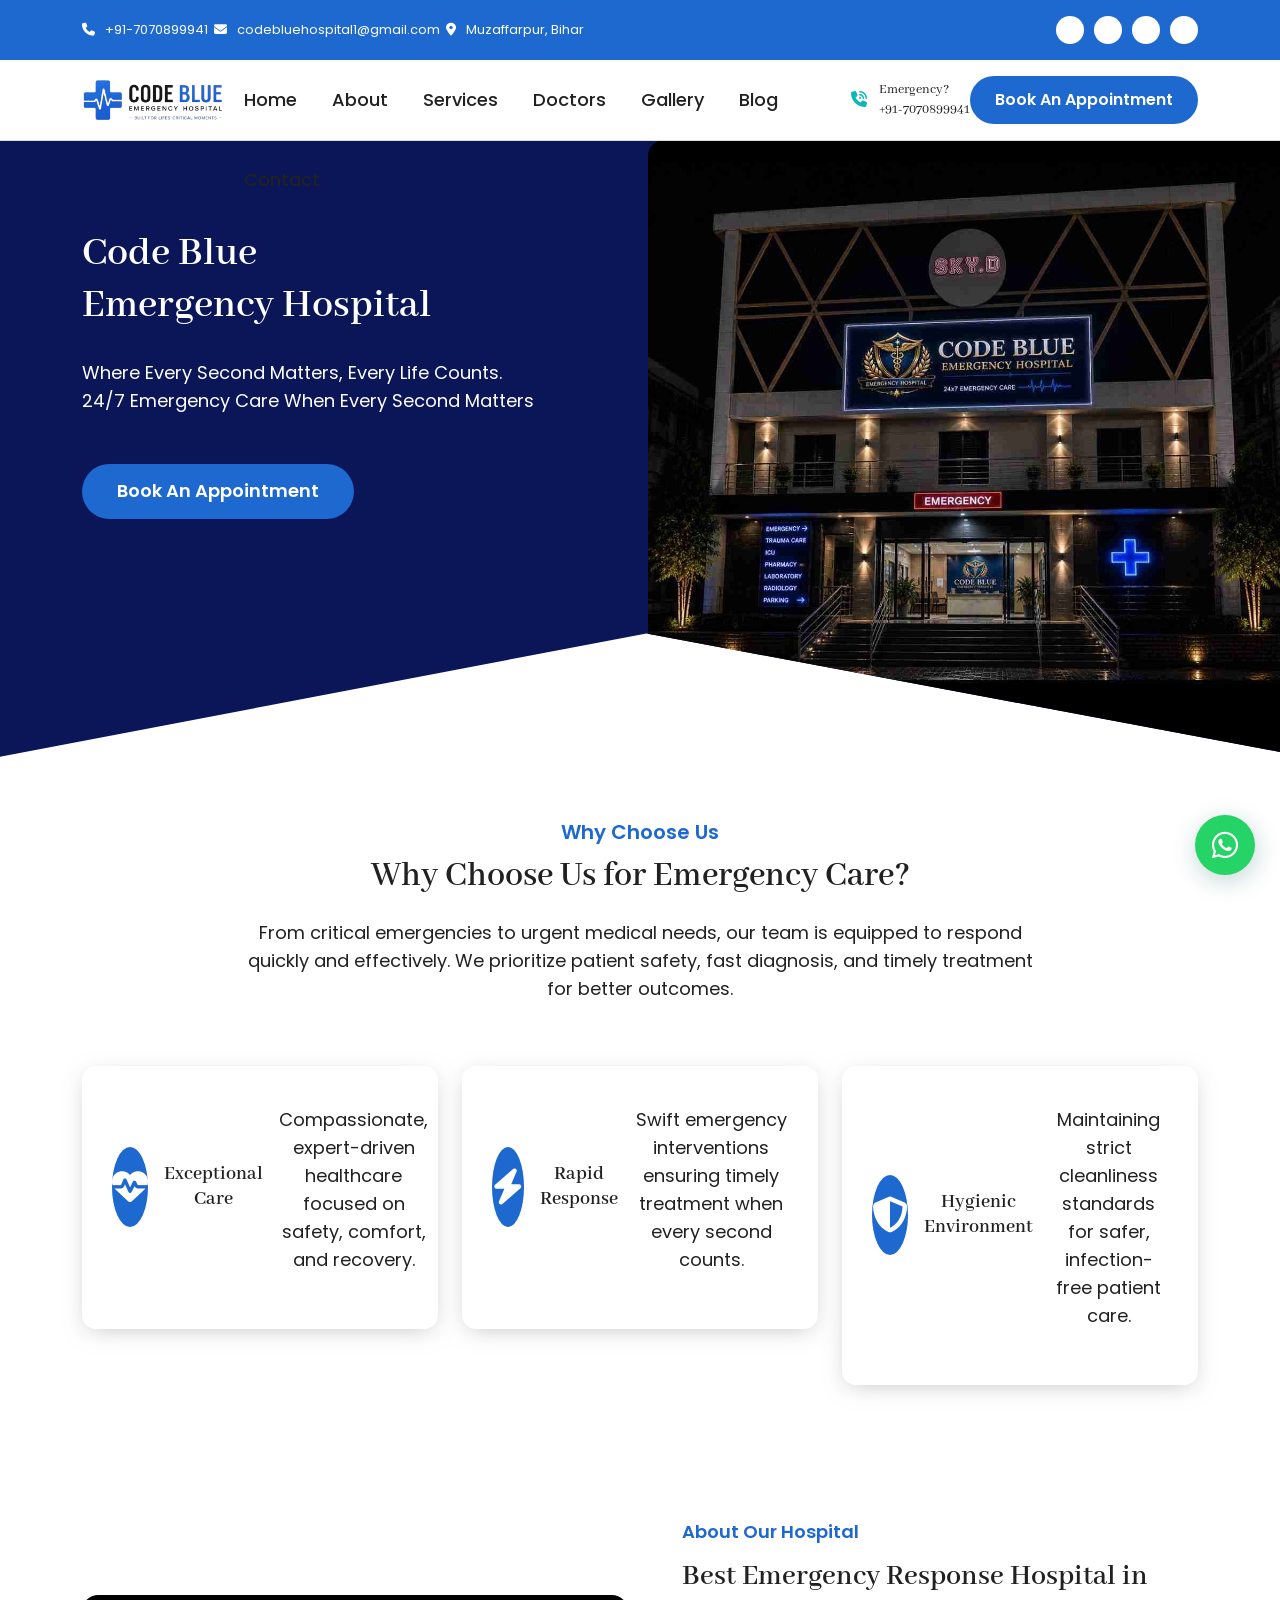
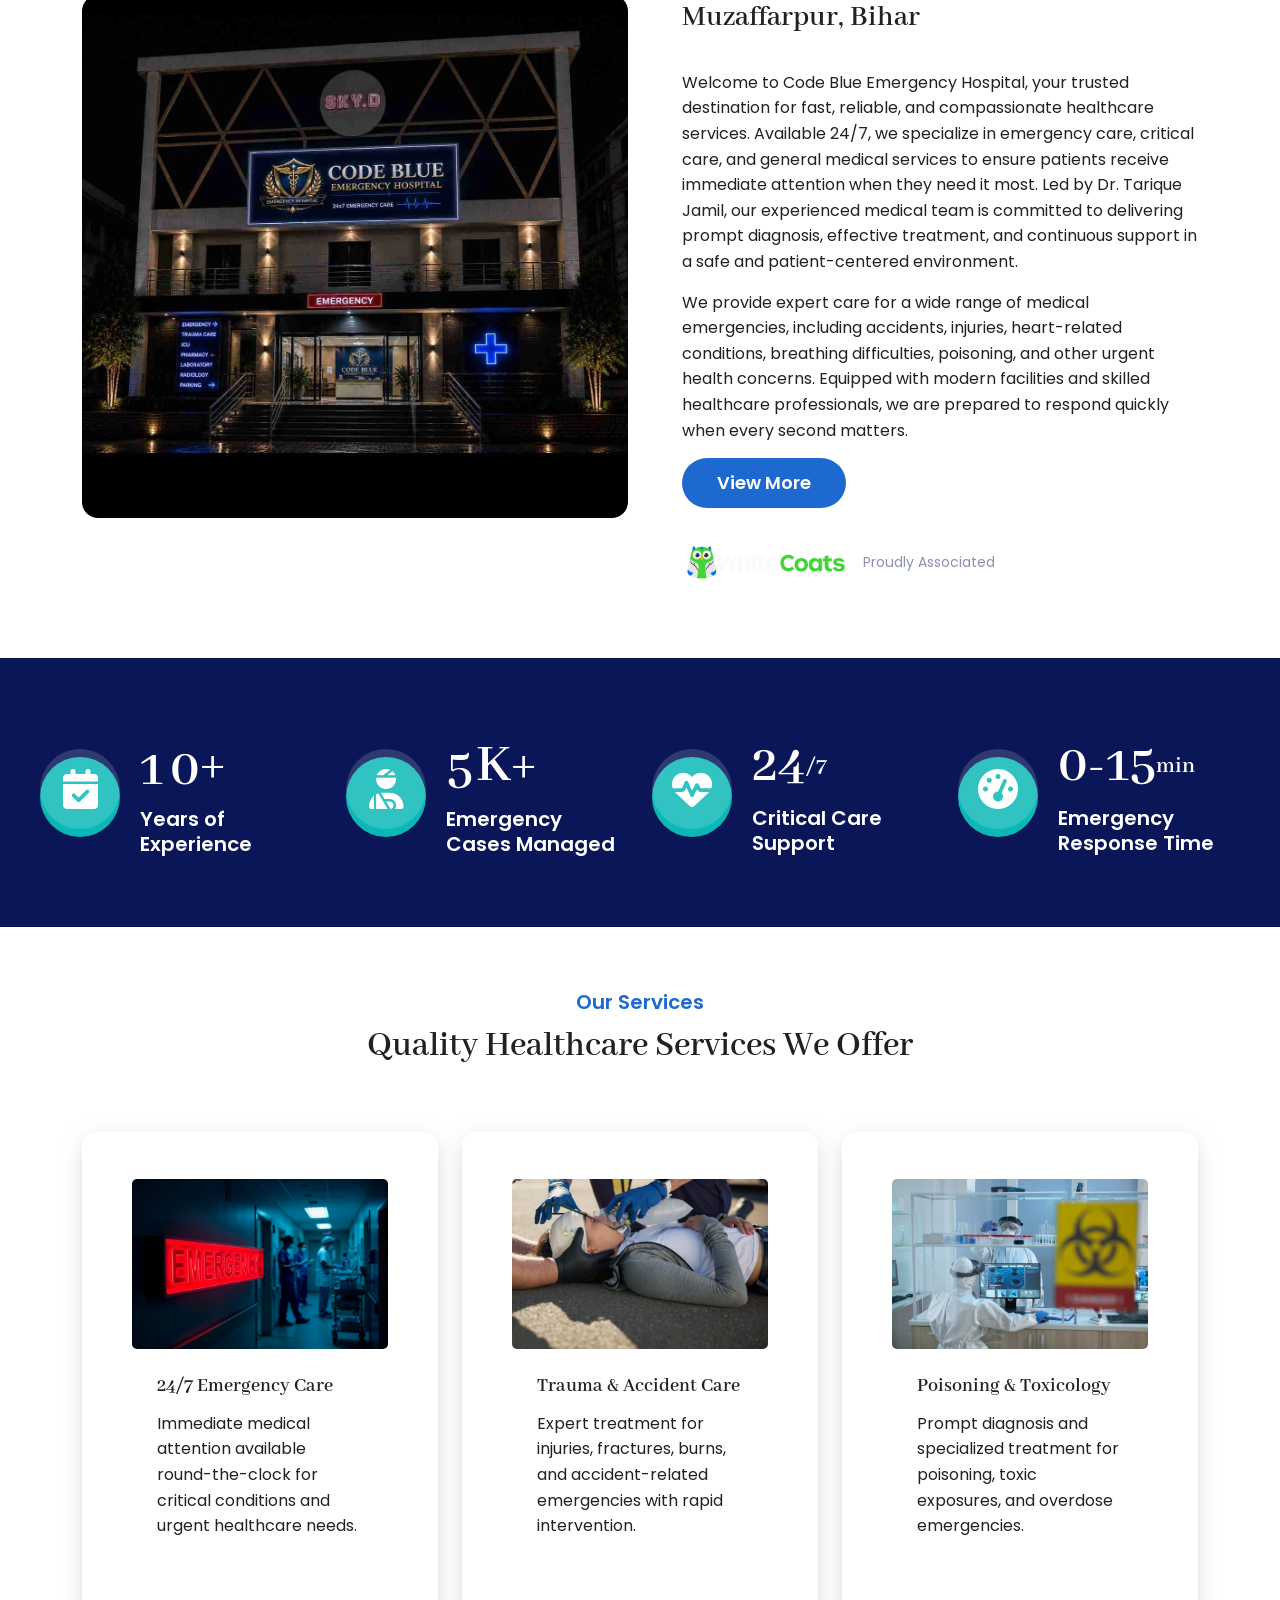
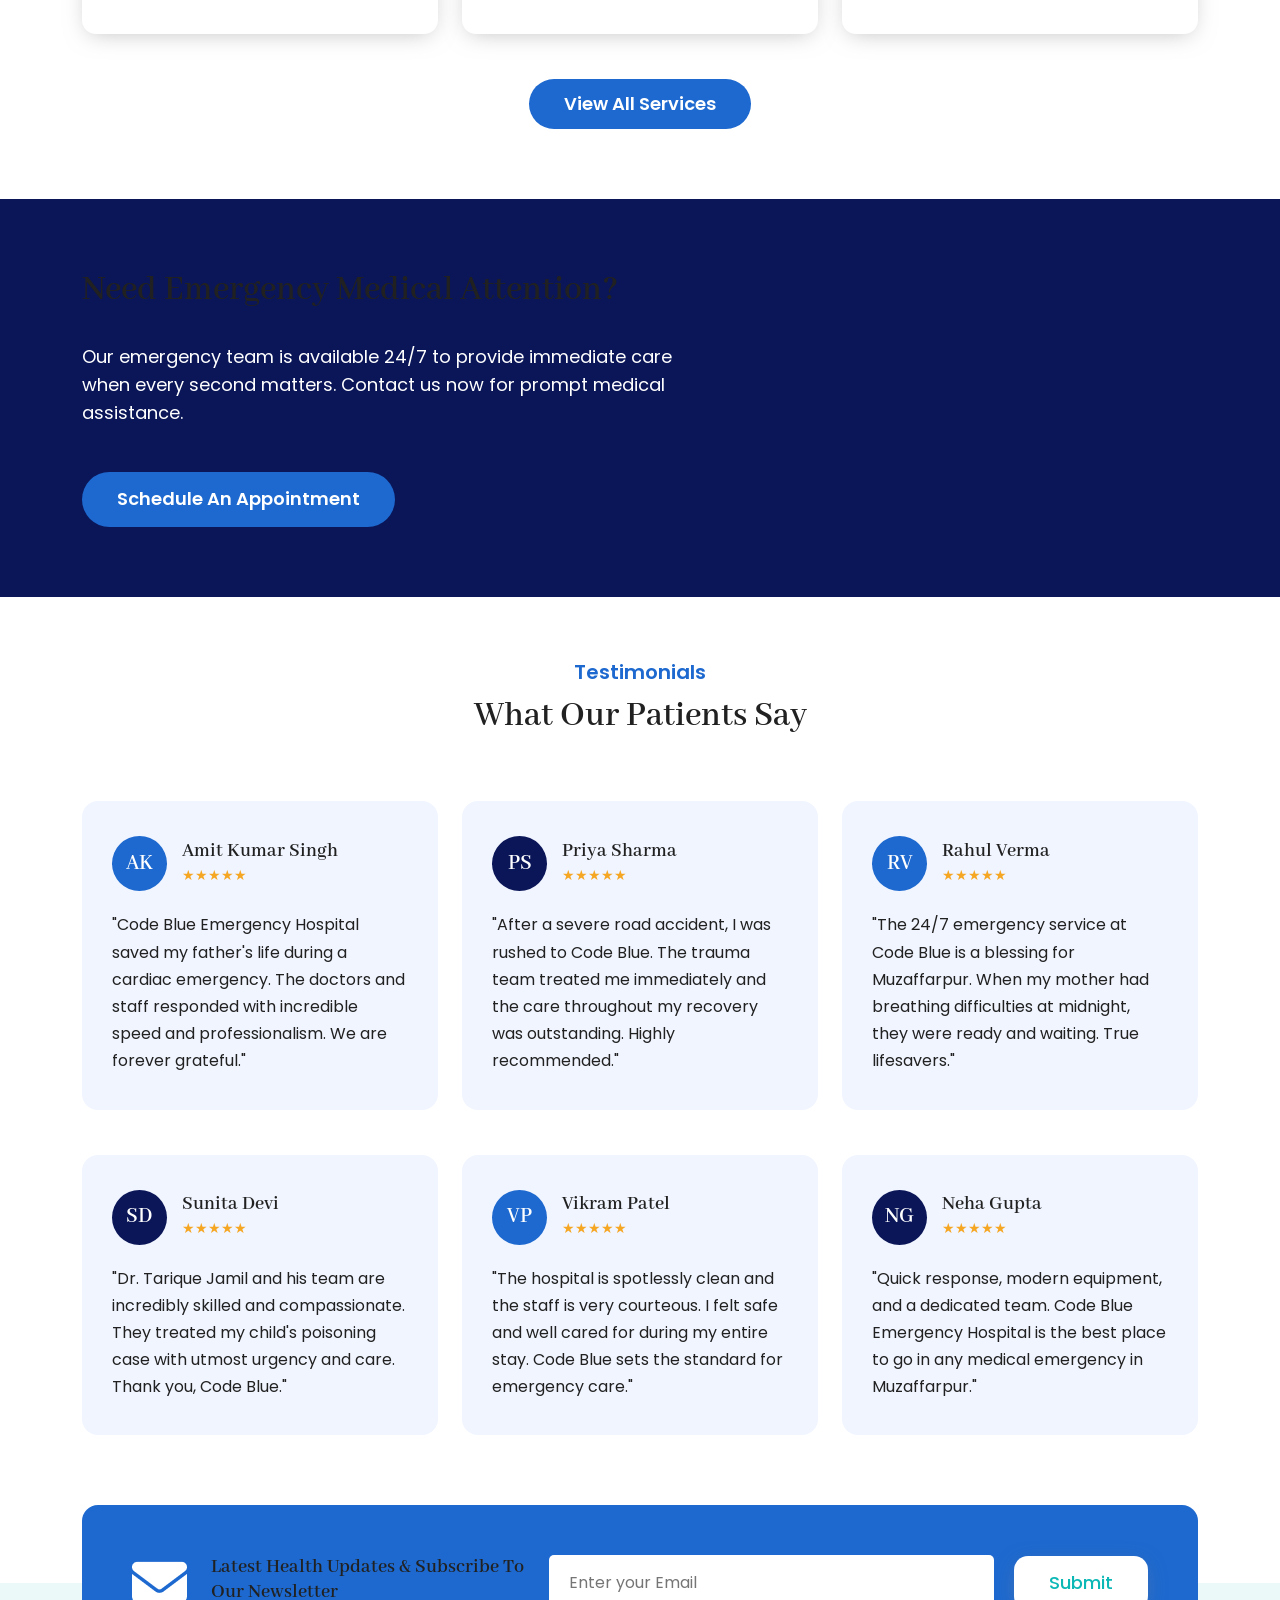
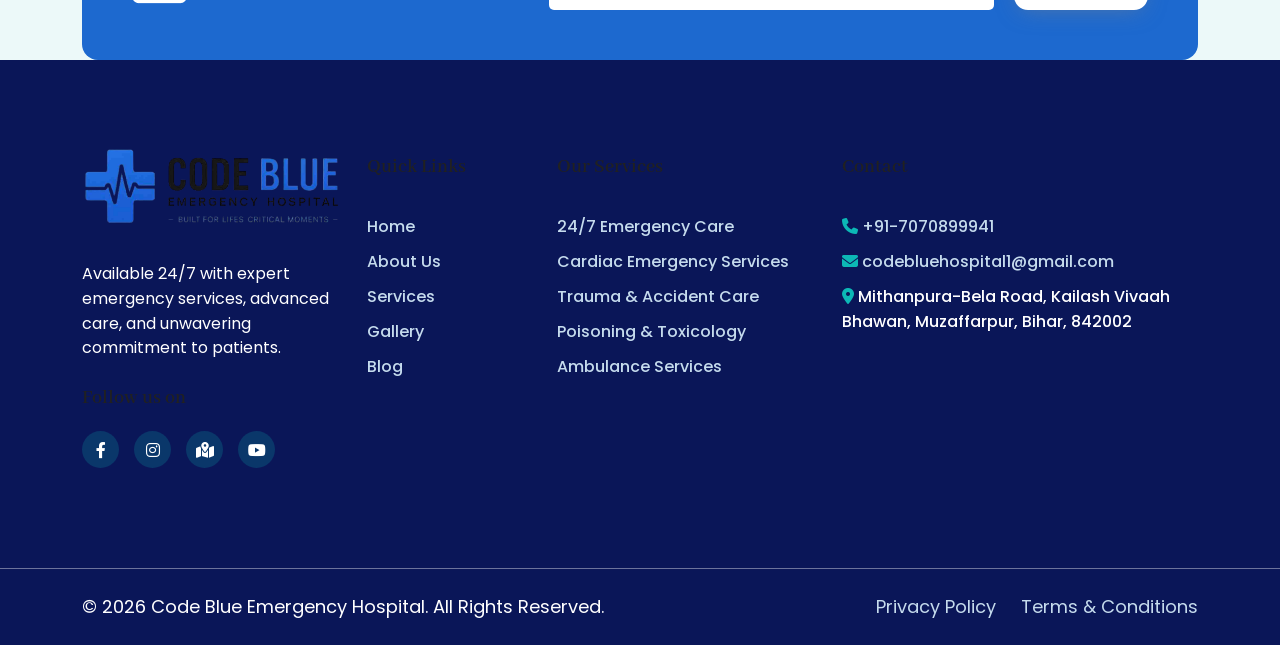
==== index.html @ 67b97be8 "Initial Code Blue Emergency Hospital landing page" ====
<!DOCTYPE html>
<html class="no-js" lang="en">
  <head>
    <meta charset="utf-8">
    <meta http-equiv="x-ua-compatible" content="ie=edge">
    <meta name="viewport" content="width=device-width, initial-scale=1">
    <meta name="author" content="Code Blue Emergency Hospital">
    <link rel="icon" href="assets/images/codeblue/cropped-Code-Blue-icon-32x32.png">
    <title>Code Blue Emergency Hospital | 24/7 Emergency Care in Muzaffarpur, Bihar</title>
    <link rel="stylesheet" href="assets/css/bootstrap.min.css">
    <link rel="stylesheet" href="assets/css/fontawesome.min.css">
    <link rel="stylesheet" href="assets/css/animate.css">
    <link rel="stylesheet" href="assets/css/animated-text.css">
    <link rel="stylesheet" href="assets/css/slick.min.css">
    <link rel="stylesheet" href="assets/css/light_gallery.min.css">
    <link rel="stylesheet" href="assets/css/odometer.css">
    <link rel="stylesheet" href="assets/css/style.css">
    <link rel="stylesheet" href="assets/css/codeblue.css">
    <style>
      .cs_preloader { animation: autoHidePreloader 0.5s 3s forwards; }
      @keyframes autoHidePreloader { to { opacity: 0; visibility: hidden; pointer-events: none; } }
    </style>
  </head>
  <body>

  <!-- Start Top Utility Bar -->
  <header class="cs_site_header cs_style_1 cs_sticky_header">
    <div class="cs_top_header cs_accent_bg_v1">
      <div class="container">
        <div class="cs_top_header_in">
          <div class="cs_top_header_left">
            <div class="cs_top_nav cs_fs_16 cs_white_color">
              <a href="tel:+917070899941" class="cs_white_color"><i class="fa-solid fa-phone"></i> +91-7070899941</a>
              &nbsp;&nbsp;
              <a href="mailto:codebluehospital1@gmail.com" class="cs_white_color"><i class="fa-solid fa-envelope"></i> codebluehospital1@gmail.com</a>
              &nbsp;&nbsp;
              <span><i class="fa-solid fa-location-dot"></i> Muzaffarpur, Bihar</span>
            </div>
          </div>
          <div class="cs_top_header_right">
            <div class="cs_social_btns cs_style_1">
              <a href="https://www.facebook.com/profile.php?id=61590314117148#" target="_blank"><i class="fa-brands fa-facebook-f"></i></a>
              <a href="https://www.instagram.com/code_blue_emergency_hospital" target="_blank"><i class="fa-brands fa-instagram"></i></a>
              <a href="https://maps.app.goo.gl/DeEyWCRNxr993ks66" target="_blank"><i class="fa-solid fa-map-location-dot"></i></a>
              <a href="https://youtube.com/channel/UCXoJX2NYa7jBwwtGiRiJI0w" target="_blank"><i class="fa-brands fa-youtube"></i></a>
            </div>
          </div>
        </div>
      </div>
    </div>
    <!-- End Top Utility Bar -->
    <!-- Start Header Nav -->
    <div class="cs_main_header">
      <div class="container">
        <div class="cs_main_header_in">
          <div class="cs_main_header_left">
            <a class="cs_site_branding" href="index.html">
              <img src="assets/images/codeblue/Code-Blue-logo.png" alt="Code Blue Emergency Hospital">
            </a>
            <div class="cs_nav cs_primary_font">
              <ul class="cs_nav_list cs_fs_18">
                <li><a href="index.html">Home</a></li>
                <li><a href="about.html">About</a></li>
                <li><a href="services.html">Services</a></li>
                <li><a href="doctors.html">Doctors</a></li>
                <li><a href="gallery.html">Gallery</a></li>
                <li><a href="blog.html">Blog</a></li>
                <li><a href="contact.html">Contact</a></li>
              </ul>
            </div>
          </div>
          <div class="cs_main_header_right cs_accent_color_v1">
            <div class="cs_header_contact">
              <div class="cs_header_contact_icon text-accent">
                <i class="fa-solid fa-phone-volume"></i>
              </div>
              <div class="cs_header_contact_right">
                <h3 class="cs_fs_14 cs_normal cs_accent_color_v1 mb-0">Emergency?</h3>
                <h3 class="cs_fs_14 cs_normal cs_accent_color_v1 mb-0">+91-7070899941</h3>
              </div>
            </div>
            <a href="tel:+917070899941" class="cs_btn cs_style_1 cs_fs_16 cs_semibold cs_accent_bg_v1 cs_white_color">Book An Appointment</a>
          </div>
        </div>
      </div>
    </div>
  </header>
  <!-- End Header Section -->

  <!-- Start Hero Section -->
  <section class="cs_hero cs_style_1 position-relative" id="home">
    <div class="cs_hero_top">
      <div class="container">
        <div class="row cs_gap_y_30 align-items-center">
          <div class="col-lg-6">
            <div class="cs_hero_text">
              <h1 class="cs_hero_title cs_fs_60 cs_semibold cs_white_color wow fadeInDown">Code Blue<br>Emergency Hospital</h1>
              <p class="cs_hero_subtitle cs_fs_18 cs_white_color">Where Every Second Matters, Every Life Counts.<br>24/7 Emergency Care When Every Second Matters</p>
              <a href="tel:+917070899941" class="cs_btn cs_style_1 cs_fs_18 cs_semibold cs_accent_bg_v1 cs_white_color">Book An Appointment</a>
            </div>
          </div>
          <div class="col-lg-6">
            <div class="cs_hero_thumb" style="border-radius: 16px; overflow: hidden; min-height: 450px;">
              <img src="assets/images/codeblue/Code-Blue-Hospital-1.jpeg" alt="Code Blue Emergency Hospital" style="width: 100%; height: 100%; object-fit: cover; display: block;">
            </div>
          </div>
        </div>
      </div>
    </div>
  </section>
  <!-- End Hero Section -->

  <!-- Start Why Choose Us Section -->
  <section id="why-choose-us">
    <div class="cs_height_120 cs_height_lg_80"></div>
    <div class="container">
      <div class="cs_section_heading cs_style_1 text-center">
        <h3 class="cs_section_title_up cs_accent_color_v1 cs_semibold cs_fs_24">Why Choose Us</h3>
        <h2 class="cs_section_title cs_semibold cs_fs_45 wow fadeInUp">Why Choose Us for Emergency Care?</h2>
      </div>
      <p class="text-center cs_fs_18" style="max-width: 800px; margin: 0 auto;">From critical emergencies to urgent medical needs, our team is equipped to respond quickly and effectively. We prioritize patient safety, fast diagnosis, and timely treatment for better outcomes.</p>
      <div class="cs_height_63 cs_height_lg_40"></div>
      <div class="row cs_gap_y_30">
        <div class="col-lg-4">
          <div class="cs_iconbox cs_style_2 cs_white_bg cs_radius_5 text-center" style="padding: 40px 30px;">
            <div class="cs_iconbox_icon cs_accent_bg_v1 cs_white_color cs_center" style="width: 80px; height: 80px; border-radius: 50%; margin: 0 auto 20px;">
              <i class="fa-solid fa-heart-pulse" style="font-size: 36px;"></i>
            </div>
            <h3 class="cs_iconbox_title cs_fs_24 cs_semibold">Exceptional Care</h3>
            <p class="cs_iconbox_subtitle cs_fs_18">Compassionate, expert-driven healthcare focused on safety, comfort, and recovery.</p>
          </div>
        </div>
        <div class="col-lg-4">
          <div class="cs_iconbox cs_style_2 cs_white_bg cs_radius_5 text-center" style="padding: 40px 30px;">
            <div class="cs_iconbox_icon cs_accent_bg_v1 cs_white_color cs_center" style="width: 80px; height: 80px; border-radius: 50%; margin: 0 auto 20px;">
              <i class="fa-solid fa-bolt" style="font-size: 36px;"></i>
            </div>
            <h3 class="cs_iconbox_title cs_fs_24 cs_semibold">Rapid Response</h3>
            <p class="cs_iconbox_subtitle cs_fs_18">Swift emergency interventions ensuring timely treatment when every second counts.</p>
          </div>
        </div>
        <div class="col-lg-4">
          <div class="cs_iconbox cs_style_2 cs_white_bg cs_radius_5 text-center" style="padding: 40px 30px;">
            <div class="cs_iconbox_icon cs_accent_bg_v1 cs_white_color cs_center" style="width: 80px; height: 80px; border-radius: 50%; margin: 0 auto 20px;">
              <i class="fa-solid fa-shield-halved" style="font-size: 36px;"></i>
            </div>
            <h3 class="cs_iconbox_title cs_fs_24 cs_semibold">Hygienic Environment</h3>
            <p class="cs_iconbox_subtitle cs_fs_18">Maintaining strict cleanliness standards for safer, infection-free patient care.</p>
          </div>
        </div>
      </div>
    </div>
    <div class="cs_height_120 cs_height_lg_80"></div>
  </section>
  <!-- End Why Choose Us Section -->

  <!-- Start About Section -->
  <section class="cs_about cs_style_1" id="about">
    <div class="cs_height_120 cs_height_lg_80"></div>
    <div class="container">
      <div class="row cs_gap_y_40 align-items-center">
        <div class="col-lg-6">
          <div class="cs_about_thumb wow fadeInLeft" style="border-radius: 16px; overflow: hidden;">
            <img src="assets/images/codeblue/Code-Blue-Hospital-1.jpeg" alt="Code Blue Emergency Hospital" style="width: 100%; display: block;">
          </div>
        </div>
        <div class="col-lg-6">
          <div class="cs_pl_30">
            <div class="cs_section_heading cs_style_1">
              <h3 class="cs_section_title_up cs_accent_color_v1 cs_semibold cs_fs_18">About Our Hospital</h3>
              <h2 class="cs_section_title cs_semibold cs_fs_35 mb-0">Best Emergency Response Hospital in Muzaffarpur, Bihar</h2>
            </div>
            <div class="cs_height_32 cs_height_lg_20"></div>
            <p class="cs_about_text">Welcome to Code Blue Emergency Hospital, your trusted destination for fast, reliable, and compassionate healthcare services. Available 24/7, we specialize in emergency care, critical care, and general medical services to ensure patients receive immediate attention when they need it most. Led by Dr. Tarique Jamil, our experienced medical team is committed to delivering prompt diagnosis, effective treatment, and continuous support in a safe and patient-centered environment.</p>
            <p class="cs_about_text">We provide expert care for a wide range of medical emergencies, including accidents, injuries, heart-related conditions, breathing difficulties, poisoning, and other urgent health concerns. Equipped with modern facilities and skilled healthcare professionals, we are prepared to respond quickly when every second matters.</p>
            <a href="about.html" class="cs_btn cs_style_1 cs_size_md cs_fs_18 cs_semibold cs_accent_bg_v1 cs_white_color">View More</a>
            <div style="margin-top: 30px; display: flex; align-items: center; gap: 15px;">
              <img src="assets/images/codeblue/whitecoats.png" alt="Whitecoats Association" style="height: 50px;">
              <span style="font-size: 14px; color: var(--cb-muted-slate);">Proudly Associated</span>
            </div>
          </div>
        </div>
      </div>
    </div>
    <div class="cs_height_120 cs_height_lg_80"></div>
  </section>
  <!-- End About Section -->

  <!-- Start Counter Section -->
  <section class="cs_counting">
    <div class="cs_height_133 cs_height_lg_80"></div>
    <div class="container-fluid">
      <div class="row cs_gap_y_40 align-items-center justify-content-between">
        <div class="col-xl-3 col-md-6">
          <div class="cs_funfact cs_style_1">
            <div class="cs_funfact_icon cs_center">
              <i class="fa-solid fa-calendar-check cs_white_color" style="font-size: 40px;"></i>
            </div>
            <div class="cs_funfact_text">
              <h2 class="cs_counter_number cs_fs_65 cs_white_color d-flex align-items-center cs_semibold"><span data-count-to="10" class="odometer"></span>+</h2>
              <p class="cs_counter_title cs_fs_24 cs_semibold cs_white_color mb-0">Years of Experience</p>
            </div>
          </div>
        </div>
        <div class="col-xl-3 col-md-6">
          <div class="cs_funfact cs_style_1">
            <div class="cs_funfact_icon cs_center">
              <i class="fa-solid fa-user-injured cs_white_color" style="font-size: 40px;"></i>
            </div>
            <div class="cs_funfact_text">
              <h2 class="cs_counter_number cs_fs_65 cs_white_color d-flex align-items-center cs_semibold"><span data-count-to="5" class="odometer"></span>K+</h2>
              <p class="cs_counter_title cs_fs_24 cs_semibold cs_white_color mb-0">Emergency Cases Managed</p>
            </div>
          </div>
        </div>
        <div class="col-xl-3 col-md-6">
          <div class="cs_funfact cs_style_1">
            <div class="cs_funfact_icon cs_center">
              <i class="fa-solid fa-heart-pulse cs_white_color" style="font-size: 40px;"></i>
            </div>
            <div class="cs_funfact_text">
              <h2 class="cs_counter_number cs_fs_65 cs_white_color d-flex align-items-center cs_semibold">24<span class="cs_fs_30">/7</span></h2>
              <p class="cs_counter_title cs_fs_24 cs_semibold cs_white_color mb-0">Critical Care Support</p>
            </div>
          </div>
        </div>
        <div class="col-xl-3 col-md-6">
          <div class="cs_funfact cs_style_1">
            <div class="cs_funfact_icon cs_center">
              <i class="fa-solid fa-gauge-high cs_white_color" style="font-size: 40px;"></i>
            </div>
            <div class="cs_funfact_text">
              <h2 class="cs_counter_number cs_fs_65 cs_white_color d-flex align-items-center cs_semibold">0-15<span class="cs_fs_30">min</span></h2>
              <p class="cs_counter_title cs_fs_24 cs_semibold cs_white_color mb-0">Emergency Response Time</p>
            </div>
          </div>
        </div>
      </div>
    </div>
    <div class="cs_height_133 cs_height_lg_80"></div>
  </section>
  <!-- End Counter Section -->

  <!-- Start Services Section -->
  <section id="services">
    <div class="cs_height_120 cs_height_lg_80"></div>
    <div class="container">
      <div class="cs_section_heading cs_style_1 text-center">
        <h3 class="cs_section_title_up cs_accent_color_v1 cs_semibold cs_fs_24">Our Services</h3>
        <h2 class="cs_section_title cs_semibold cs_fs_45 wow fadeInUp mb-0">Quality Healthcare Services We Offer</h2>
      </div>
      <div class="cs_height_63 cs_height_lg_40"></div>
      <div class="row cs_gap_y_30">
        <div class="col-lg-4">
          <div class="cs_card cs_style_1 cs_white_bg cs_radius_5">
            <div class="cs_card_thumb cs_radius_5">
              <img src="assets/images/codeblue/Emergency-Care-image.jpg.jpeg" alt="24/7 Emergency Care">
            </div>
            <div class="cs_card_text" style="padding: 25px;">
              <h3 class="cs_card_title cs_fs_24 cs_semibold">24/7 Emergency Care</h3>
              <p class="cs_card_subtitle">Immediate medical attention available round-the-clock for critical conditions and urgent healthcare needs.</p>
            </div>
          </div>
        </div>
        <div class="col-lg-4">
          <div class="cs_card cs_style_1 cs_white_bg cs_radius_5">
            <div class="cs_card_thumb cs_radius_5">
              <img src="assets/images/codeblue/Trauma-Accident-image.jpg.jpeg" alt="Trauma & Accident Care">
            </div>
            <div class="cs_card_text" style="padding: 25px;">
              <h3 class="cs_card_title cs_fs_24 cs_semibold">Trauma & Accident Care</h3>
              <p class="cs_card_subtitle">Expert treatment for injuries, fractures, burns, and accident-related emergencies with rapid intervention.</p>
            </div>
          </div>
        </div>
        <div class="col-lg-4">
          <div class="cs_card cs_style_1 cs_white_bg cs_radius_5">
            <div class="cs_card_thumb cs_radius_5">
              <img src="assets/images/codeblue/poisoning.jpg" alt="Poisoning & Toxicology">
            </div>
            <div class="cs_card_text" style="padding: 25px;">
              <h3 class="cs_card_title cs_fs_24 cs_semibold">Poisoning & Toxicology</h3>
              <p class="cs_card_subtitle">Prompt diagnosis and specialized treatment for poisoning, toxic exposures, and overdose emergencies.</p>
            </div>
          </div>
        </div>
      </div>
      <div class="cs_height_45 cs_height_lg_30"></div>
      <div class="text-center">
        <a href="services.html" class="cs_btn cs_style_1 cs_size_md cs_fs_18 cs_semibold cs_accent_bg_v1 cs_white_color">View All Services</a>
      </div>
    </div>
    <div class="cs_height_120 cs_height_lg_80"></div>
  </section>
  <!-- End Services Section -->

  <!-- Start CTA Section -->
  <section class="cs_video_block cs_style_1">
    <div class="cs_height_120 cs_height_lg_80"></div>
    <div class="container">
      <div class="row align-items-center">
        <div class="col-lg-7">
          <div class="cs_section_heading cs_style_1">
            <h2 class="cs_section_title cs_semibold cs_fs_45 cs_white_color wow fadeInDown mb-0">Need Emergency Medical Attention?</h2>
          </div>
          <div class="cs_height_30 cs_height_lg_20"></div>
          <p class="cs_fs_18 cs_white_color">Our emergency team is available 24/7 to provide immediate care when every second matters. Contact us now for prompt medical assistance.</p>
          <div class="cs_height_30 cs_height_lg_20"></div>
          <a href="tel:+917070899941" class="cs_btn cs_style_1 cs_fs_18 cs_semibold cs_accent_bg_v1 cs_white_color">Schedule An Appointment</a>
        </div>
        <div class="col-lg-5 text-end">
        </div>
      </div>
    </div>
    <div class="cs_height_120 cs_height_lg_80"></div>
  </section>
  <!-- End CTA Section -->

  <!-- Start Testimonial Section -->
  <section>
    <div class="cs_height_120 cs_height_lg_80"></div>
    <div class="container">
      <div class="cs_section_heading cs_style_1 text-center">
        <h3 class="cs_section_title_up cs_accent_color_v1 cs_semibold cs_fs_24">Testimonials</h3>
        <h2 class="cs_section_title cs_semibold cs_fs_45 wow fadeInUp mb-0">What Our Patients Say</h2>
      </div>
      <div class="cs_height_63 cs_height_lg_40"></div>
      <div class="row cs_gap_y_30">
        <div class="col-lg-4 wow fadeInLeft">
          <div class="cs_testimonial_card" style="background: var(--cb-pale-blue); border-radius: 16px; padding: 35px 30px; height: 100%; display: flex; flex-direction: column;">
            <div style="display: flex; align-items: center; margin-bottom: 20px;">
              <div style="width: 55px; height: 55px; border-radius: 50%; background: var(--cb-brand-blue); color: #fff; display: flex; align-items: center; justify-content: center; font-family: var(--cb-font-heading); font-size: 22px; font-weight: 600; flex-shrink: 0;">AK</div>
              <div style="margin-left: 15px;">
                <h4 style="font-family: var(--cb-font-heading); font-size: 20px; font-weight: 600; margin: 0;">Amit Kumar Singh</h4>
                <div style="color: #f5a623; font-size: 14px;">&#9733;&#9733;&#9733;&#9733;&#9733;</div>
              </div>
            </div>
            <p style="font-size: 16px; line-height: 1.7; flex-grow: 1; margin: 0;">"Code Blue Emergency Hospital saved my father's life during a cardiac emergency. The doctors and staff responded with incredible speed and professionalism. We are forever grateful."</p>
          </div>
        </div>
        <div class="col-lg-4 wow fadeInUp">
          <div class="cs_testimonial_card" style="background: var(--cb-pale-blue); border-radius: 16px; padding: 35px 30px; height: 100%; display: flex; flex-direction: column;">
            <div style="display: flex; align-items: center; margin-bottom: 20px;">
              <div style="width: 55px; height: 55px; border-radius: 50%; background: var(--cb-deep-navy); color: #fff; display: flex; align-items: center; justify-content: center; font-family: var(--cb-font-heading); font-size: 22px; font-weight: 600; flex-shrink: 0;">PS</div>
              <div style="margin-left: 15px;">
                <h4 style="font-family: var(--cb-font-heading); font-size: 20px; font-weight: 600; margin: 0;">Priya Sharma</h4>
                <div style="color: #f5a623; font-size: 14px;">&#9733;&#9733;&#9733;&#9733;&#9733;</div>
              </div>
            </div>
            <p style="font-size: 16px; line-height: 1.7; flex-grow: 1; margin: 0;">"After a severe road accident, I was rushed to Code Blue. The trauma team treated me immediately and the care throughout my recovery was outstanding. Highly recommended."</p>
          </div>
        </div>
        <div class="col-lg-4 wow fadeInRight">
          <div class="cs_testimonial_card" style="background: var(--cb-pale-blue); border-radius: 16px; padding: 35px 30px; height: 100%; display: flex; flex-direction: column;">
            <div style="display: flex; align-items: center; margin-bottom: 20px;">
              <div style="width: 55px; height: 55px; border-radius: 50%; background: var(--cb-brand-blue); color: #fff; display: flex; align-items: center; justify-content: center; font-family: var(--cb-font-heading); font-size: 22px; font-weight: 600; flex-shrink: 0;">RV</div>
              <div style="margin-left: 15px;">
                <h4 style="font-family: var(--cb-font-heading); font-size: 20px; font-weight: 600; margin: 0;">Rahul Verma</h4>
                <div style="color: #f5a623; font-size: 14px;">&#9733;&#9733;&#9733;&#9733;&#9733;</div>
              </div>
            </div>
            <p style="font-size: 16px; line-height: 1.7; flex-grow: 1; margin: 0;">"The 24/7 emergency service at Code Blue is a blessing for Muzaffarpur. When my mother had breathing difficulties at midnight, they were ready and waiting. True lifesavers."</p>
          </div>
        </div>
      </div>
      <div class="cs_height_45 cs_height_lg_30"></div>
      <div class="row cs_gap_y_30">
        <div class="col-lg-4 wow fadeInLeft">
          <div class="cs_testimonial_card" style="background: var(--cb-pale-blue); border-radius: 16px; padding: 35px 30px; height: 100%; display: flex; flex-direction: column;">
            <div style="display: flex; align-items: center; margin-bottom: 20px;">
              <div style="width: 55px; height: 55px; border-radius: 50%; background: var(--cb-deep-navy); color: #fff; display: flex; align-items: center; justify-content: center; font-family: var(--cb-font-heading); font-size: 22px; font-weight: 600; flex-shrink: 0;">SD</div>
              <div style="margin-left: 15px;">
                <h4 style="font-family: var(--cb-font-heading); font-size: 20px; font-weight: 600; margin: 0;">Sunita Devi</h4>
                <div style="color: #f5a623; font-size: 14px;">&#9733;&#9733;&#9733;&#9733;&#9733;</div>
              </div>
            </div>
            <p style="font-size: 16px; line-height: 1.7; flex-grow: 1; margin: 0;">"Dr. Tarique Jamil and his team are incredibly skilled and compassionate. They treated my child's poisoning case with utmost urgency and care. Thank you, Code Blue."</p>
          </div>
        </div>
        <div class="col-lg-4 wow fadeInUp">
          <div class="cs_testimonial_card" style="background: var(--cb-pale-blue); border-radius: 16px; padding: 35px 30px; height: 100%; display: flex; flex-direction: column;">
            <div style="display: flex; align-items: center; margin-bottom: 20px;">
              <div style="width: 55px; height: 55px; border-radius: 50%; background: var(--cb-brand-blue); color: #fff; display: flex; align-items: center; justify-content: center; font-family: var(--cb-font-heading); font-size: 22px; font-weight: 600; flex-shrink: 0;">VP</div>
              <div style="margin-left: 15px;">
                <h4 style="font-family: var(--cb-font-heading); font-size: 20px; font-weight: 600; margin: 0;">Vikram Patel</h4>
                <div style="color: #f5a623; font-size: 14px;">&#9733;&#9733;&#9733;&#9733;&#9733;</div>
              </div>
            </div>
            <p style="font-size: 16px; line-height: 1.7; flex-grow: 1; margin: 0;">"The hospital is spotlessly clean and the staff is very courteous. I felt safe and well cared for during my entire stay. Code Blue sets the standard for emergency care."</p>
          </div>
        </div>
        <div class="col-lg-4 wow fadeInRight">
          <div class="cs_testimonial_card" style="background: var(--cb-pale-blue); border-radius: 16px; padding: 35px 30px; height: 100%; display: flex; flex-direction: column;">
            <div style="display: flex; align-items: center; margin-bottom: 20px;">
              <div style="width: 55px; height: 55px; border-radius: 50%; background: var(--cb-deep-navy); color: #fff; display: flex; align-items: center; justify-content: center; font-family: var(--cb-font-heading); font-size: 22px; font-weight: 600; flex-shrink: 0;">NG</div>
              <div style="margin-left: 15px;">
                <h4 style="font-family: var(--cb-font-heading); font-size: 20px; font-weight: 600; margin: 0;">Neha Gupta</h4>
                <div style="color: #f5a623; font-size: 14px;">&#9733;&#9733;&#9733;&#9733;&#9733;</div>
              </div>
            </div>
            <p style="font-size: 16px; line-height: 1.7; flex-grow: 1; margin: 0;">"Quick response, modern equipment, and a dedicated team. Code Blue Emergency Hospital is the best place to go in any medical emergency in Muzaffarpur."</p>
          </div>
        </div>
      </div>
    </div>
    <div class="cs_height_120 cs_height_lg_80"></div>
  </section>
  <!-- End Testimonial Section -->

  <!-- Start Newsletter Section -->
  <section class="cs_newsletter_1_wrap">
    <div class="container">
      <div class="cs_newsletter cs_style_1 cs_accent_bg_v1 wow fadeIn">
        <div class="cs_newsletter_left d-flex gap-4">
          <div class="cs_newsletter_icon">
            <img src="assets/images/icons/envelop_icon.png" alt="Icon">
          </div>
          <h2 class="cs_newsletter_title cs_fs_24 cs_semibold mb-0 cs_white_color">Latest Health Updates &amp; Subscribe To<br>Our Newsletter</h2>
        </div>
        <form action="#" class="cs_newsletter_form">
          <input type="text" name="email" class="cs_newsletter_form_field cs_radius_2" placeholder="Enter your Email">
          <button type="submit" class="cs_btn cs_style_1 cs_fs_18 cs_medium cs_white_bg cs_accent_color_v1">Submit</button>
        </form>
      </div>
    </div>
  </section>
  <!-- End Newsletter Section -->

  <!-- Start Footer -->
  <footer class="cs_footer cs_style_1">
    <div class="container">
      <div class="cs_height_95 cs_height_lg_65"></div>
      <div class="cs_footer_main">
        <div class="row cs_gap_y_30">
          <div class="col-lg-3">
            <div class="cs_footer_widget cs_text_widget">
              <img src="assets/images/codeblue/Code-Blue-logo.png" alt="Code Blue Emergency Hospital">
              <p class="cs_fs_18 cs_white_color">Available 24/7 with expert emergency services, advanced care, and unwavering commitment to patients.</p>
              <h3 class="cs_fs_24 cs_white_color cs_semibold">Follow us on</h3>
              <div class="cs_social_btns cs_style_1 cs_white_color">
                <a href="https://www.facebook.com/profile.php?id=61590314117148#" target="_blank"><i class="fa-brands fa-facebook-f"></i></a>
                <a href="https://www.instagram.com/code_blue_emergency_hospital" target="_blank"><i class="fa-brands fa-instagram"></i></a>
                <a href="https://maps.app.goo.gl/DeEyWCRNxr993ks66" target="_blank"><i class="fa-solid fa-map-location-dot"></i></a>
                <a href="https://youtube.com/channel/UCXoJX2NYa7jBwwtGiRiJI0w" target="_blank"><i class="fa-brands fa-youtube"></i></a>
              </div>
            </div>
          </div>
          <div class="col-lg-2">
            <div class="cs_footer_widget cs_menu_widget">
              <h3 class="cs_footer_widget_title cs_fs_24 cs_semibold cs_white_color">Quick Links</h3>
              <ul class="cs_fs_18 cs_white_color cs_medium cs_mp0">
                <li><a href="index.html">Home</a></li>
                <li><a href="about.html">About Us</a></li>
                <li><a href="services.html">Services</a></li>
                <li><a href="gallery.html">Gallery</a></li>
                <li><a href="blog.html">Blog</a></li>
              </ul>
            </div>
          </div>
          <div class="col-lg-3">
            <div class="cs_footer_widget cs_menu_widget">
              <h3 class="cs_footer_widget_title cs_fs_24 cs_semibold cs_white_color">Our Services</h3>
              <ul class="cs_fs_18 cs_white_color cs_medium cs_mp0">
                <li><a href="services.html">24/7 Emergency Care</a></li>
                <li><a href="services.html">Cardiac Emergency Services</a></li>
                <li><a href="services.html">Trauma & Accident Care</a></li>
                <li><a href="services.html">Poisoning & Toxicology</a></li>
                <li><a href="services.html">Ambulance Services</a></li>
              </ul>
            </div>
          </div>
          <div class="col-lg-4">
            <div class="cs_footer_widget cs_menu_widget">
              <h3 class="cs_footer_widget_title cs_fs_24 cs_semibold cs_white_color">Contact</h3>
              <ul class="cs_contact_info cs_fs_18 cs_white_color cs_medium cs_mp0">
                <li><i class="fa-solid fa-phone cs_accent_color_v1"></i> <a href="tel:+917070899941" class="cs_white_color">+91-7070899941</a></li>
                <li><i class="fa-solid fa-envelope cs_accent_color_v1"></i> <a href="mailto:codebluehospital1@gmail.com" class="cs_white_color">codebluehospital1@gmail.com</a></li>
                <li><i class="fa-solid fa-location-dot cs_accent_color_v1"></i> Mithanpura-Bela Road, Kailash Vivaah Bhawan, Muzaffarpur, Bihar, 842002</li>
              </ul>
            </div>
          </div>
        </div>
      </div>
    </div>
    <div class="cs_footer_bottom">
      <div class="container">
        <div class="cs_footer_bottom_text">
          <div class="cs-copyright cs_fs_18 cs_white_color">&copy; 2026 Code Blue Emergency Hospital. All Rights Reserved.</div>
          <ul class="cs_footer_links cs_mp0 cs_fs_18 cs_white_color">
            <li><a href="#">Privacy Policy</a></li>
            <li><a href="#">Terms & Conditions</a></li>
          </ul>
        </div>
      </div>
    </div>
  </footer>
  <!-- End Footer -->

  <!-- WhatsApp Floating Button -->
  <a href="https://wa.me/917070899941" target="_blank" class="cb-whatsapp-btn"><i class="fa-brands fa-whatsapp"></i></a>

  <!-- Scripts -->
  <script src="assets/js/jquery-3.6.0.min.js"></script>
  <script src="assets/js/wow.min.js"></script>
  <script src="assets/js/jquery.slick.min.js"></script>
  <script src="assets/js/light_gallery.min.js"></script>
  <script src="assets/js/odometer.js"></script>
  <script src="assets/js/isotope.pkg.min.js"></script>
  <script src="assets/js/jquery-timepicker.min.js"></script>
  <script src="assets/js/jquery-ui.min.js"></script>
  <script src="assets/js/select2.min.js"></script>
  <script src="assets/js/animated-text.min.js"></script>
  <script src="assets/js/ripple.min.js"></script>
  <script src="assets/js/YTPlayer.min.js"></script>
  <script src="assets/js/main.js"></script>
  <script>
    $('.ca_appointment_form').on('submit', function(e) { e.preventDefault(); alert('Thank you! Your appointment request has been submitted.'); this.reset(); });
    $('#cs_form').on('submit', function(e) { e.preventDefault(); alert('Thank you! Your message has been sent.'); this.reset(); });
    $('.cs_newsletter_form').on('submit', function(e) { e.preventDefault(); alert('Thank you! You have been subscribed.'); this.reset(); });
  </script>
  </body>
</html>
---- assets/css/animated-text.css ----
/* -------------------------------- 

Primary style

-------------------------------- */
/* *, *::after, *::before {
  -webkit-box-sizing: border-box;
  -moz-box-sizing: border-box;
  box-sizing: border-box;
}

html * {
  -webkit-font-smoothing: antialiased;
  -moz-osx-font-smoothing: grayscale;
}

html {
  font-size: 62.5%;
}

body {
  font-size: 1.6rem;
  font-family: sans-serif;
  color: #aebcb9;
  background-color: #0d0d0d;
}

a {
  text-decoration: none;
}

.cs_title {
  position: relative;
  height: 160px;
  line-height: 230px;
  text-align: center;
}
.cs_title h1 {
  font-size: 2.4rem;
  font-weight: 700;
}
@media only screen and (min-width: 768px) {
  .cs_title {
    line-height: 250px;
  }
}
@media only screen and (min-width: 1170px) {
  .cs_title {
    height: 200px;
    line-height: 300px;
  }
  .cs_title h1 {
    font-size: 3rem;
  }
}

.cs_intro {
  width: 90%;
  max-width: 768px;
  text-align: center;
}

.cs_intro {
  margin: 4em auto;
}
@media only screen and (min-width: 768px) {
  .cs_intro {
    margin: 5em auto;
  }
}
@media only screen and (min-width: 1170px) {
  .cs_intro {
    margin: 6em auto;
  }
} */

.cs_headline {
  font-size: 3rem;
  line-height: 1.2;
}
@media only screen and (min-width: 768px) {
  .cs_headline {
    font-size: 4.4rem;
  }
}
@media only screen and (min-width: 1170px) {
  .cs_headline {
    font-size: 6rem;
  }
}

.cs_words_wrapper {
  display: inline-block;
  position: relative;
  text-align: left;
 
}
.cs_words_wrapper b {
  display: inline-block;
  position: absolute;
  white-space: nowrap;
  left: 0;
  top: 0;
}
.cs_words_wrapper b.is-visible {
  position: relative;
}
.no-js .cs_words_wrapper b {
  opacity: 0;
}
.no-js .cs_words_wrapper b.is-visible {
  opacity: 1;
}
/* -------------------------------- 

xrotate-1 

-------------------------------- */
/* .cs_headline.rotate-1 .cs_words_wrapper {
  -webkit-perspective: 300px;
  -moz-perspective: 300px;
  perspective: 300px;
} */
/* .cs_headline.rotate-1 b {
  opacity: 0;
  -webkit-transform-origin: 50% 100%;
  -moz-transform-origin: 50% 100%;
  -ms-transform-origin: 50% 100%;
  -o-transform-origin: 50% 100%;
  transform-origin: 50% 100%;
  -webkit-transform: rotateX(180deg);
  -moz-transform: rotateX(180deg);
  -ms-transform: rotateX(180deg);
  -o-transform: rotateX(180deg);
  transform: rotateX(180deg);
} */
/* .cs_headline.rotate-1 b.is-visible {
  opacity: 1;
  -webkit-transform: rotateX(0deg);
  -moz-transform: rotateX(0deg);
  -ms-transform: rotateX(0deg);
  -o-transform: rotateX(0deg);
  transform: rotateX(0deg);
  -webkit-animation: cd-rotate-1-in 1.2s;
  -moz-animation: cd-rotate-1-in 1.2s;
  animation: cd-rotate-1-in 1.2s;
} */
/* .cs_headline.rotate-1 b.is-hidden {
  -webkit-transform: rotateX(180deg);
  -moz-transform: rotateX(180deg);
  -ms-transform: rotateX(180deg);
  -o-transform: rotateX(180deg);
  transform: rotateX(180deg);
  -webkit-animation: cd-rotate-1-out 1.2s;
  -moz-animation: cd-rotate-1-out 1.2s;
  animation: cd-rotate-1-out 1.2s;
} */

@-webkit-keyframes cd-rotate-1-in {
  0% {
    -webkit-transform: rotateX(180deg);
    opacity: 0;
  }
  35% {
    -webkit-transform: rotateX(120deg);
    opacity: 0;
  }
  65% {
    opacity: 0;
  }
  100% {
    -webkit-transform: rotateX(360deg);
    opacity: 1;
  }
}
@-moz-keyframes cd-rotate-1-in {
  0% {
    -moz-transform: rotateX(180deg);
    opacity: 0;
  }
  35% {
    -moz-transform: rotateX(120deg);
    opacity: 0;
  }
  65% {
    opacity: 0;
  }
  100% {
    -moz-transform: rotateX(360deg);
    opacity: 1;
  }
}
@keyframes cd-rotate-1-in {
  0% {
    -webkit-transform: rotateX(180deg);
    -moz-transform: rotateX(180deg);
    -ms-transform: rotateX(180deg);
    -o-transform: rotateX(180deg);
    transform: rotateX(180deg);
    opacity: 0;
  }
  35% {
    -webkit-transform: rotateX(120deg);
    -moz-transform: rotateX(120deg);
    -ms-transform: rotateX(120deg);
    -o-transform: rotateX(120deg);
    transform: rotateX(120deg);
    opacity: 0;
  }
  65% {
    opacity: 0;
  }
  100% {
    -webkit-transform: rotateX(360deg);
    -moz-transform: rotateX(360deg);
    -ms-transform: rotateX(360deg);
    -o-transform: rotateX(360deg);
    transform: rotateX(360deg);
    opacity: 1;
  }
}
@-webkit-keyframes cd-rotate-1-out {
  0% {
    -webkit-transform: rotateX(0deg);
    opacity: 1;
  }
  35% {
    -webkit-transform: rotateX(-40deg);
    opacity: 1;
  }
  65% {
    opacity: 0;
  }
  100% {
    -webkit-transform: rotateX(180deg);
    opacity: 0;
  }
}
@-moz-keyframes cd-rotate-1-out {
  0% {
    -moz-transform: rotateX(0deg);
    opacity: 1;
  }
  35% {
    -moz-transform: rotateX(-40deg);
    opacity: 1;
  }
  65% {
    opacity: 0;
  }
  100% {
    -moz-transform: rotateX(180deg);
    opacity: 0;
  }
}
@keyframes cd-rotate-1-out {
  0% {
    -webkit-transform: rotateX(0deg);
    -moz-transform: rotateX(0deg);
    -ms-transform: rotateX(0deg);
    -o-transform: rotateX(0deg);
    transform: rotateX(0deg);
    opacity: 1;
  }
  35% {
    -webkit-transform: rotateX(-40deg);
    -moz-transform: rotateX(-40deg);
    -ms-transform: rotateX(-40deg);
    -o-transform: rotateX(-40deg);
    transform: rotateX(-40deg);
    opacity: 1;
  }
  65% {
    opacity: 0;
  }
  100% {
    -webkit-transform: rotateX(180deg);
    -moz-transform: rotateX(180deg);
    -ms-transform: rotateX(180deg);
    -o-transform: rotateX(180deg);
    transform: rotateX(180deg);
    opacity: 0;
  }
}
/* -------------------------------- 

xtype 

-------------------------------- */
/* .cs_headline.type .cs_words_wrapper {
  vertical-align: top;
  overflow: hidden;
} */
.cs_headline.type .cs_words_wrapper::after {
  /* vertical bar */
  /* content: '';
  position: absolute;
  right: 0;
  top: 50%;
  bottom: auto;
  -webkit-transform: translateY(-50%);
  -moz-transform: translateY(-50%);
  -ms-transform: translateY(-50%);
  -o-transform: translateY(-50%);
  transform: translateY(-50%);
  height: 90%;
  width: 1px;
  background-color: #aebcb9; */
}
.cs_headline.type .cs_words_wrapper.waiting::after {
  -webkit-animation: cd-pulse 1s infinite;
  -moz-animation: cd-pulse 1s infinite;
  animation: cd-pulse 1s infinite;
}
/* .cs_headline.type .cs_words_wrapper.selected {
  background-color: #aebcb9;
}
.cs_headline.type .cs_words_wrapper.selected::after {
  visibility: hidden;
}
.cs_headline.type .cs_words_wrapper.selected b {
  color: #0d0d0d;
}
.cs_headline.type b {
  visibility: hidden;
}
.cs_headline.type b.is-visible {
  visibility: visible;
}
.cs_headline.type i {
  position: absolute;
  visibility: hidden;
}
.cs_headline.type i.in {
  position: relative;
  visibility: visible;
} */

@-webkit-keyframes cd-pulse {
  0% {
    -webkit-transform: translateY(-50%) scale(1);
    opacity: 1;
  }
  40% {
    -webkit-transform: translateY(-50%) scale(0.9);
    opacity: 0;
  }
  100% {
    -webkit-transform: translateY(-50%) scale(0);
    opacity: 0;
  }
}
@-moz-keyframes cd-pulse {
  0% {
    -moz-transform: translateY(-50%) scale(1);
    opacity: 1;
  }
  40% {
    -moz-transform: translateY(-50%) scale(0.9);
    opacity: 0;
  }
  100% {
    -moz-transform: translateY(-50%) scale(0);
    opacity: 0;
  }
}
@keyframes cd-pulse {
  0% {
    -webkit-transform: translateY(-50%) scale(1);
    -moz-transform: translateY(-50%) scale(1);
    -ms-transform: translateY(-50%) scale(1);
    -o-transform: translateY(-50%) scale(1);
    transform: translateY(-50%) scale(1);
    opacity: 1;
  }
  40% {
    -webkit-transform: translateY(-50%) scale(0.9);
    -moz-transform: translateY(-50%) scale(0.9);
    -ms-transform: translateY(-50%) scale(0.9);
    -o-transform: translateY(-50%) scale(0.9);
    transform: translateY(-50%) scale(0.9);
    opacity: 0;
  }
  100% {
    -webkit-transform: translateY(-50%) scale(0);
    -moz-transform: translateY(-50%) scale(0);
    -ms-transform: translateY(-50%) scale(0);
    -o-transform: translateY(-50%) scale(0);
    transform: translateY(-50%) scale(0);
    opacity: 0;
  }
}
/* -------------------------------- 

xrotate-2 

-------------------------------- */
/* .cs_headline.rotate-2 .cs_words_wrapper {
  -webkit-perspective: 300px;
  -moz-perspective: 300px;
  perspective: 300px;
} */
/* .cs_headline.rotate-2 i, .cs_headline.rotate-2 em {
  display: inline-block;
  -webkit-backface-visibility: hidden;
  backface-visibility: hidden;
}
.cs_headline.rotate-2 b {
  opacity: 0;
} */
/* .cs_headline.rotate-2 i {
  -webkit-transform-style: preserve-3d;
  -moz-transform-style: preserve-3d;
  -ms-transform-style: preserve-3d;
  -o-transform-style: preserve-3d;
  transform-style: preserve-3d;
  -webkit-transform: translateZ(-20px) rotateX(90deg);
  -moz-transform: translateZ(-20px) rotateX(90deg);
  -ms-transform: translateZ(-20px) rotateX(90deg);
  -o-transform: translateZ(-20px) rotateX(90deg);
  transform: translateZ(-20px) rotateX(90deg);
  opacity: 0;
} */
/* .is-visible .cs_headline.rotate-2 i {
  opacity: 1;
}
.cs_headline.rotate-2 i.in {
  -webkit-animation: cd-rotate-2-in 0.4s forwards;
  -moz-animation: cd-rotate-2-in 0.4s forwards;
  animation: cd-rotate-2-in 0.4s forwards;
}
.cs_headline.rotate-2 i.out {
  -webkit-animation: cd-rotate-2-out 0.4s forwards;
  -moz-animation: cd-rotate-2-out 0.4s forwards;
  animation: cd-rotate-2-out 0.4s forwards;
} */
/* .cs_headline.rotate-2 em {
  -webkit-transform: translateZ(20px);
  -moz-transform: translateZ(20px);
  -ms-transform: translateZ(20px);
  -o-transform: translateZ(20px);
  transform: translateZ(20px);
} */

/* .no-csstransitions .cs_headline.rotate-2 i {
  -webkit-transform: rotateX(0deg);
  -moz-transform: rotateX(0deg);
  -ms-transform: rotateX(0deg);
  -o-transform: rotateX(0deg);
  transform: rotateX(0deg);
  opacity: 0;
}
.no-csstransitions .cs_headline.rotate-2 i em {
  -webkit-transform: scale(1);
  -moz-transform: scale(1);
  -ms-transform: scale(1);
  -o-transform: scale(1);
  transform: scale(1);
}

.no-csstransitions .cs_headline.rotate-2 .is-visible i {
  opacity: 1;
} */

@-webkit-keyframes cd-rotate-2-in {
  0% {
    opacity: 0;
    -webkit-transform: translateZ(-20px) rotateX(90deg);
  }
  60% {
    opacity: 1;
    -webkit-transform: translateZ(-20px) rotateX(-10deg);
  }
  100% {
    opacity: 1;
    -webkit-transform: translateZ(-20px) rotateX(0deg);
  }
}
@-moz-keyframes cd-rotate-2-in {
  0% {
    opacity: 0;
    -moz-transform: translateZ(-20px) rotateX(90deg);
  }
  60% {
    opacity: 1;
    -moz-transform: translateZ(-20px) rotateX(-10deg);
  }
  100% {
    opacity: 1;
    -moz-transform: translateZ(-20px) rotateX(0deg);
  }
}
@keyframes cd-rotate-2-in {
  0% {
    opacity: 0;
    -webkit-transform: translateZ(-20px) rotateX(90deg);
    -moz-transform: translateZ(-20px) rotateX(90deg);
    -ms-transform: translateZ(-20px) rotateX(90deg);
    -o-transform: translateZ(-20px) rotateX(90deg);
    transform: translateZ(-20px) rotateX(90deg);
  }
  60% {
    opacity: 1;
    -webkit-transform: translateZ(-20px) rotateX(-10deg);
    -moz-transform: translateZ(-20px) rotateX(-10deg);
    -ms-transform: translateZ(-20px) rotateX(-10deg);
    -o-transform: translateZ(-20px) rotateX(-10deg);
    transform: translateZ(-20px) rotateX(-10deg);
  }
  100% {
    opacity: 1;
    -webkit-transform: translateZ(-20px) rotateX(0deg);
    -moz-transform: translateZ(-20px) rotateX(0deg);
    -ms-transform: translateZ(-20px) rotateX(0deg);
    -o-transform: translateZ(-20px) rotateX(0deg);
    transform: translateZ(-20px) rotateX(0deg);
  }
}
@-webkit-keyframes cd-rotate-2-out {
  0% {
    opacity: 1;
    -webkit-transform: translateZ(-20px) rotateX(0);
  }
  60% {
    opacity: 0;
    -webkit-transform: translateZ(-20px) rotateX(-100deg);
  }
  100% {
    opacity: 0;
    -webkit-transform: translateZ(-20px) rotateX(-90deg);
  }
}
@-moz-keyframes cd-rotate-2-out {
  0% {
    opacity: 1;
    -moz-transform: translateZ(-20px) rotateX(0);
  }
  60% {
    opacity: 0;
    -moz-transform: translateZ(-20px) rotateX(-100deg);
  }
  100% {
    opacity: 0;
    -moz-transform: translateZ(-20px) rotateX(-90deg);
  }
}
@keyframes cd-rotate-2-out {
  0% {
    opacity: 1;
    -webkit-transform: translateZ(-20px) rotateX(0);
    -moz-transform: translateZ(-20px) rotateX(0);
    -ms-transform: translateZ(-20px) rotateX(0);
    -o-transform: translateZ(-20px) rotateX(0);
    transform: translateZ(-20px) rotateX(0);
  }
  60% {
    opacity: 0;
    -webkit-transform: translateZ(-20px) rotateX(-100deg);
    -moz-transform: translateZ(-20px) rotateX(-100deg);
    -ms-transform: translateZ(-20px) rotateX(-100deg);
    -o-transform: translateZ(-20px) rotateX(-100deg);
    transform: translateZ(-20px) rotateX(-100deg);
  }
  100% {
    opacity: 0;
    -webkit-transform: translateZ(-20px) rotateX(-90deg);
    -moz-transform: translateZ(-20px) rotateX(-90deg);
    -ms-transform: translateZ(-20px) rotateX(-90deg);
    -o-transform: translateZ(-20px) rotateX(-90deg);
    transform: translateZ(-20px) rotateX(-90deg);
  }
}
/* -------------------------------- 

xloading-bar 

-------------------------------- */
.cs_headline.loading-bar span {
  display: inline-block;
  padding: .2em 0;
}
.cs_headline.loading-bar .cs_words_wrapper {
  overflow: hidden;
  vertical-align: top;
}
.cs_headline.loading-bar .cs_words_wrapper::after {
  /* loading bar */
  content: '';
  position: absolute;
  left: 0;
  bottom: 0;
  height: 3px;
  width: 0;
  background: #0096a7;
  z-index: 2;
  -webkit-transition: width 0.3s -0.1s;
  -moz-transition: width 0.3s -0.1s;
  transition: width 0.3s -0.1s;
}
.cs_headline.loading-bar .cs_words_wrapper.is-loading::after {
  width: 100%;
  -webkit-transition: width 3s;
  -moz-transition: width 3s;
  transition: width 3s;
}
.cs_headline.loading-bar b {
  top: .2em;
  opacity: 0;
  -webkit-transition: opacity 0.3s;
  -moz-transition: opacity 0.3s;
  transition: opacity 0.3s;
}
.cs_headline.loading-bar b.is-visible {
  opacity: 1;
  top: 0;
}

/* -------------------------------- 

xslide 

-------------------------------- */
.cs_headline.slide span {
  display: inline-block;
}
.cs_headline.slide .cs_words_wrapper {
  overflow: hidden;
  vertical-align: top;
}
.cs_headline.slide b {
  opacity: 0;
  top: .2em;
  font-weight: inherit;
}

.cs_headline.slide b.is-visible {
  top: 0;
  opacity: 1;
  -webkit-animation: slide-in 0.7s;
  -moz-animation: slide-in 0.7s;
  animation: slide-in 0.7s;
}
.cs_headline.slide b.is-hidden {
  -webkit-animation: slide-out 0.7s;
  -moz-animation: slide-out 0.7s;
  animation: slide-out 0.7s;
}

@-webkit-keyframes slide-in {
  0% {
    opacity: 0;
    -webkit-transform: translateY(-100%);
  }
  60% {
    opacity: 1;
    -webkit-transform: translateY(20%);
  }
  100% {
    opacity: 1;
    -webkit-transform: translateY(0);
  }
}
@-moz-keyframes slide-in {
  0% {
    opacity: 0;
    -moz-transform: translateY(-100%);
  }
  60% {
    opacity: 1;
    -moz-transform: translateY(20%);
  }
  100% {
    opacity: 1;
    -moz-transform: translateY(0);
  }
}
@keyframes slide-in {
  0% {
    opacity: 0;
    -webkit-transform: translateY(-100%);
    -moz-transform: translateY(-100%);
    -ms-transform: translateY(-100%);
    -o-transform: translateY(-100%);
    transform: translateY(-100%);
  }
  60% {
    opacity: 1;
    -webkit-transform: translateY(20%);
    -moz-transform: translateY(20%);
    -ms-transform: translateY(20%);
    -o-transform: translateY(20%);
    transform: translateY(20%);
  }
  100% {
    opacity: 1;
    -webkit-transform: translateY(0);
    -moz-transform: translateY(0);
    -ms-transform: translateY(0);
    -o-transform: translateY(0);
    transform: translateY(0);
  }
}
@-webkit-keyframes slide-out {
  0% {
    opacity: 1;
    -webkit-transform: translateY(0);
  }
  60% {
    opacity: 0;
    -webkit-transform: translateY(120%);
  }
  100% {
    opacity: 0;
    -webkit-transform: translateY(100%);
  }
}
@-moz-keyframes slide-out {
  0% {
    opacity: 1;
    -moz-transform: translateY(0);
  }
  60% {
    opacity: 0;
    -moz-transform: translateY(120%);
  }
  100% {
    opacity: 0;
    -moz-transform: translateY(100%);
  }
}
@keyframes slide-out {
  0% {
    opacity: 1;
    -webkit-transform: translateY(0);
    -moz-transform: translateY(0);
    -ms-transform: translateY(0);
    -o-transform: translateY(0);
    transform: translateY(0);
  }
  60% {
    opacity: 0;
    -webkit-transform: translateY(120%);
    -moz-transform: translateY(120%);
    -ms-transform: translateY(120%);
    -o-transform: translateY(120%);
    transform: translateY(120%);
  }
  100% {
    opacity: 0;
    -webkit-transform: translateY(100%);
    -moz-transform: translateY(100%);
    -ms-transform: translateY(100%);
    -o-transform: translateY(100%);
    transform: translateY(100%);
  }
}
/* -------------------------------- 

xclip 

-------------------------------- */
.cs_headline.clip span {
  display: inline-block;
  padding: .2em 0;
}
.cs_headline.clip .cs_words_wrapper {
  overflow: hidden;
  vertical-align: top;
}
.cs_headline.clip .cs_words_wrapper:after{
    /* line */
    content: '';
    position: absolute;
    top: 0;
    right: 0;
    width: 2px;
    height: 100%;
    background-color: var(--white);
}
.cs_headline.clip .cs_words_wrapper.cs_primary_color:after{
  background-color: var(--primary);
}
.cs_headline.clip .cs_words_wrapper.cs_accent_color:after{
  background-color: var(--accent);
}
.cs_headline.clip b {
  opacity: 0;
}
.cs_headline.clip b.is-visible {
  opacity: 1;
}

/* -------------------------------- 

xzoom 

-------------------------------- */
.cs_headline.zoom .cs_words_wrapper {
  -webkit-perspective: 300px;
  -moz-perspective: 300px;
  perspective: 300px;
}
.cs_headline.zoom b {
  opacity: 0;
}
.cs_headline.zoom b.is-visible {
  opacity: 1;
  -webkit-animation: zoom-in 0.8s;
  -moz-animation: zoom-in 0.8s;
  animation: zoom-in 0.8s;
}
.cs_headline.zoom b.is-hidden {
  -webkit-animation: zoom-out 0.8s;
  -moz-animation: zoom-out 0.8s;
  animation: zoom-out 0.8s;
}

@-webkit-keyframes zoom-in {
  0% {
    opacity: 0;
    -webkit-transform: translateZ(100px);
  }
  100% {
    opacity: 1;
    -webkit-transform: translateZ(0);
  }
}
@-moz-keyframes zoom-in {
  0% {
    opacity: 0;
    -moz-transform: translateZ(100px);
  }
  100% {
    opacity: 1;
    -moz-transform: translateZ(0);
  }
}
@keyframes zoom-in {
  0% {
    opacity: 0;
    -webkit-transform: translateZ(100px);
    -moz-transform: translateZ(100px);
    -ms-transform: translateZ(100px);
    -o-transform: translateZ(100px);
    transform: translateZ(100px);
  }
  100% {
    opacity: 1;
    -webkit-transform: translateZ(0);
    -moz-transform: translateZ(0);
    -ms-transform: translateZ(0);
    -o-transform: translateZ(0);
    transform: translateZ(0);
  }
}
@-webkit-keyframes zoom-out {
  0% {
    opacity: 1;
    -webkit-transform: translateZ(0);
  }
  100% {
    opacity: 0;
    -webkit-transform: translateZ(-100px);
  }
}
@-moz-keyframes zoom-out {
  0% {
    opacity: 1;
    -moz-transform: translateZ(0);
  }
  100% {
    opacity: 0;
    -moz-transform: translateZ(-100px);
  }
}
@keyframes zoom-out {
  0% {
    opacity: 1;
    -webkit-transform: translateZ(0);
    -moz-transform: translateZ(0);
    -ms-transform: translateZ(0);
    -o-transform: translateZ(0);
    transform: translateZ(0);
  }
  100% {
    opacity: 0;
    -webkit-transform: translateZ(-100px);
    -moz-transform: translateZ(-100px);
    -ms-transform: translateZ(-100px);
    -o-transform: translateZ(-100px);
    transform: translateZ(-100px);
  }
}
/* -------------------------------- 

xrotate-3 

-------------------------------- */
.cs_headline.rotate-3 .cs_words_wrapper {
  -webkit-perspective: 300px;
  -moz-perspective: 300px;
  perspective: 300px;
}
.cs_headline.rotate-3 b {
  opacity: 0;
}
.cs_headline.rotate-3 i {
  display: inline-block;
  -webkit-transform: rotateY(180deg);
  -moz-transform: rotateY(180deg);
  -ms-transform: rotateY(180deg);
  -o-transform: rotateY(180deg);
  transform: rotateY(180deg);
  -webkit-backface-visibility: hidden;
  backface-visibility: hidden;
}
.is-visible .cs_headline.rotate-3 i {
  -webkit-transform: rotateY(0deg);
  -moz-transform: rotateY(0deg);
  -ms-transform: rotateY(0deg);
  -o-transform: rotateY(0deg);
  transform: rotateY(0deg);
}
.cs_headline.rotate-3 i.in {
  -webkit-animation: cd-rotate-3-in 0.6s forwards;
  -moz-animation: cd-rotate-3-in 0.6s forwards;
  animation: cd-rotate-3-in 0.6s forwards;
}
.cs_headline.rotate-3 i.out {
  -webkit-animation: cd-rotate-3-out 0.6s forwards;
  -moz-animation: cd-rotate-3-out 0.6s forwards;
  animation: cd-rotate-3-out 0.6s forwards;
}

.no-csstransitions .cs_headline.rotate-3 i {
  -webkit-transform: rotateY(0deg);
  -moz-transform: rotateY(0deg);
  -ms-transform: rotateY(0deg);
  -o-transform: rotateY(0deg);
  transform: rotateY(0deg);
  opacity: 0;
}

.no-csstransitions .cs_headline.rotate-3 .is-visible i {
  opacity: 1;
}

@-webkit-keyframes cd-rotate-3-in {
  0% {
    -webkit-transform: rotateY(180deg);
  }
  100% {
    -webkit-transform: rotateY(0deg);
  }
}
@-moz-keyframes cd-rotate-3-in {
  0% {
    -moz-transform: rotateY(180deg);
  }
  100% {
    -moz-transform: rotateY(0deg);
  }
}
@keyframes cd-rotate-3-in {
  0% {
    -webkit-transform: rotateY(180deg);
    -moz-transform: rotateY(180deg);
    -ms-transform: rotateY(180deg);
    -o-transform: rotateY(180deg);
    transform: rotateY(180deg);
  }
  100% {
    -webkit-transform: rotateY(0deg);
    -moz-transform: rotateY(0deg);
    -ms-transform: rotateY(0deg);
    -o-transform: rotateY(0deg);
    transform: rotateY(0deg);
  }
}
@-webkit-keyframes cd-rotate-3-out {
  0% {
    -webkit-transform: rotateY(0);
  }
  100% {
    -webkit-transform: rotateY(-180deg);
  }
}
@-moz-keyframes cd-rotate-3-out {
  0% {
    -moz-transform: rotateY(0);
  }
  100% {
    -moz-transform: rotateY(-180deg);
  }
}
@keyframes cd-rotate-3-out {
  0% {
    -webkit-transform: rotateY(0);
    -moz-transform: rotateY(0);
    -ms-transform: rotateY(0);
    -o-transform: rotateY(0);
    transform: rotateY(0);
  }
  100% {
    -webkit-transform: rotateY(-180deg);
    -moz-transform: rotateY(-180deg);
    -ms-transform: rotateY(-180deg);
    -o-transform: rotateY(-180deg);
    transform: rotateY(-180deg);
  }
}
/* -------------------------------- 

xscale 

-------------------------------- */
.cs_headline.scale b {
  opacity: 0;
}
.cs_headline.scale i {
  display: inline-block;
  opacity: 0;
  -webkit-transform: scale(0);
  -moz-transform: scale(0);
  -ms-transform: scale(0);
  -o-transform: scale(0);
  transform: scale(0);
}
.is-visible .cs_headline.scale i {
  opacity: 1;
}
.cs_headline.scale i.in {
  -webkit-animation: scale-up 0.6s forwards;
  -moz-animation: scale-up 0.6s forwards;
  animation: scale-up 0.6s forwards;
}
.cs_headline.scale i.out {
  -webkit-animation: scale-down 0.6s forwards;
  -moz-animation: scale-down 0.6s forwards;
  animation: scale-down 0.6s forwards;
}

.no-csstransitions .cs_headline.scale i {
  -webkit-transform: scale(1);
  -moz-transform: scale(1);
  -ms-transform: scale(1);
  -o-transform: scale(1);
  transform: scale(1);
  opacity: 0;
}

.no-csstransitions .cs_headline.scale .is-visible i {
  opacity: 1;
}

@-webkit-keyframes scale-up {
  0% {
    -webkit-transform: scale(0);
    opacity: 0;
  }
  60% {
    -webkit-transform: scale(1.2);
    opacity: 1;
  }
  100% {
    -webkit-transform: scale(1);
    opacity: 1;
  }
}
@-moz-keyframes scale-up {
  0% {
    -moz-transform: scale(0);
    opacity: 0;
  }
  60% {
    -moz-transform: scale(1.2);
    opacity: 1;
  }
  100% {
    -moz-transform: scale(1);
    opacity: 1;
  }
}
@keyframes scale-up {
  0% {
    -webkit-transform: scale(0);
    -moz-transform: scale(0);
    -ms-transform: scale(0);
    -o-transform: scale(0);
    transform: scale(0);
    opacity: 0;
  }
  60% {
    -webkit-transform: scale(1.2);
    -moz-transform: scale(1.2);
    -ms-transform: scale(1.2);
    -o-transform: scale(1.2);
    transform: scale(1.2);
    opacity: 1;
  }
  100% {
    -webkit-transform: scale(1);
    -moz-transform: scale(1);
    -ms-transform: scale(1);
    -o-transform: scale(1);
    transform: scale(1);
    opacity: 1;
  }
}
@-webkit-keyframes scale-down {
  0% {
    -webkit-transform: scale(1);
    opacity: 1;
  }
  60% {
    -webkit-transform: scale(0);
    opacity: 0;
  }
}
@-moz-keyframes scale-down {
  0% {
    -moz-transform: scale(1);
    opacity: 1;
  }
  60% {
    -moz-transform: scale(0);
    opacity: 0;
  }
}
@keyframes scale-down {
  0% {
    -webkit-transform: scale(1);
    -moz-transform: scale(1);
    -ms-transform: scale(1);
    -o-transform: scale(1);
    transform: scale(1);
    opacity: 1;
  }
  60% {
    -webkit-transform: scale(0);
    -moz-transform: scale(0);
    -ms-transform: scale(0);
    -o-transform: scale(0);
    transform: scale(0);
    opacity: 0;
  }
}
/* -------------------------------- 

xpush 

-------------------------------- */
.cs_headline.push b {
  opacity: 0;
}
.cs_headline.push b.is-visible {
  opacity: 1;
  -webkit-animation: push-in 0.6s;
  -moz-animation: push-in 0.6s;
  animation: push-in 0.6s;
}
.cs_headline.push b.is-hidden {
  -webkit-animation: push-out 0.6s;
  -moz-animation: push-out 0.6s;
  animation: push-out 0.6s;
}

@-webkit-keyframes push-in {
  0% {
    opacity: 0;
    -webkit-transform: translateX(-100%);
  }
  60% {
    opacity: 1;
    -webkit-transform: translateX(10%);
  }
  100% {
    opacity: 1;
    -webkit-transform: translateX(0);
  }
}
@-moz-keyframes push-in {
  0% {
    opacity: 0;
    -moz-transform: translateX(-100%);
  }
  60% {
    opacity: 1;
    -moz-transform: translateX(10%);
  }
  100% {
    opacity: 1;
    -moz-transform: translateX(0);
  }
}
@keyframes push-in {
  0% {
    opacity: 0;
    -webkit-transform: translateX(-100%);
    -moz-transform: translateX(-100%);
    -ms-transform: translateX(-100%);
    -o-transform: translateX(-100%);
    transform: translateX(-100%);
  }
  60% {
    opacity: 1;
    -webkit-transform: translateX(10%);
    -moz-transform: translateX(10%);
    -ms-transform: translateX(10%);
    -o-transform: translateX(10%);
    transform: translateX(10%);
  }
  100% {
    opacity: 1;
    -webkit-transform: translateX(0);
    -moz-transform: translateX(0);
    -ms-transform: translateX(0);
    -o-transform: translateX(0);
    transform: translateX(0);
  }
}
@-webkit-keyframes push-out {
  0% {
    opacity: 1;
    -webkit-transform: translateX(0);
  }
  60% {
    opacity: 0;
    -webkit-transform: translateX(110%);
  }
  100% {
    opacity: 0;
    -webkit-transform: translateX(100%);
  }
}
@-moz-keyframes push-out {
  0% {
    opacity: 1;
    -moz-transform: translateX(0);
  }
  60% {
    opacity: 0;
    -moz-transform: translateX(110%);
  }
  100% {
    opacity: 0;
    -moz-transform: translateX(100%);
  }
}
@keyframes push-out {
  0% {
    opacity: 1;
    -webkit-transform: translateX(0);
    -moz-transform: translateX(0);
    -ms-transform: translateX(0);
    -o-transform: translateX(0);
    transform: translateX(0);
  }
  60% {
    opacity: 0;
    -webkit-transform: translateX(110%);
    -moz-transform: translateX(110%);
    -ms-transform: translateX(110%);
    -o-transform: translateX(110%);
    transform: translateX(110%);
  }
  100% {
    opacity: 0;
    -webkit-transform: translateX(100%);
    -moz-transform: translateX(100%);
    -ms-transform: translateX(100%);
    -o-transform: translateX(100%);
    transform: translateX(100%);
  }
}
---- assets/css/light_gallery.min.css ----
.lg-sub-html,.lg-toolbar{background-color:transparent}@font-face{font-family:lg;src:url(../fonts/lg.eot?n1z373);src:url(../fonts/lg.eot?#iefixn1z373) format("embedded-opentype"),url(../fonts/lg.woff?n1z373) format("woff"),url(../fonts/lg.ttf?n1z373) format("truetype"),url(../fonts/lg.svg?n1z373#lg) format("svg");font-weight:400;font-style:normal}.lg-icon{font-family:lg;speak:none;font-style:normal;font-weight:400;font-variant:normal;text-transform:none;line-height:1;-webkit-font-smoothing:antialiased;-moz-osx-font-smoothing:grayscale}.lg-actions .lg-next,.lg-actions .lg-prev{background-color:transparent;border-radius:2px;color:#111;cursor:pointer;display:block;font-size:22px;margin-top:-10px;padding:8px 10px 9px;position:absolute;top:50%;z-index:1080;border:none;outline:0}.lg-actions .lg-next.disabled,.lg-actions .lg-prev.disabled{pointer-events:none;opacity:.5}.lg-actions .lg-next:hover,.lg-actions .lg-prev:hover{color:rgba(17, 17, 17, 0.7)}.lg-actions .lg-next{right:20px}.lg-actions .lg-next:before{content:"\e095"}.lg-actions .lg-prev{left:20px}.lg-actions .lg-prev:after{content:"\e094"}@-webkit-keyframes lg-right-end{0%,100%{left:0}50%{left:-30px}}@-moz-keyframes lg-right-end{0%,100%{left:0}50%{left:-30px}}@-ms-keyframes lg-right-end{0%,100%{left:0}50%{left:-30px}}@keyframes lg-right-end{0%,100%{left:0}50%{left:-30px}}@-webkit-keyframes lg-left-end{0%,100%{left:0}50%{left:30px}}@-moz-keyframes lg-left-end{0%,100%{left:0}50%{left:30px}}@-ms-keyframes lg-left-end{0%,100%{left:0}50%{left:30px}}@keyframes lg-left-end{0%,100%{left:0}50%{left:30px}}.lg-outer.lg-right-end .lg-object{-webkit-animation:lg-right-end .3s;-o-animation:lg-right-end .3s;animation:lg-right-end .3s;position:relative}.lg-outer.lg-left-end .lg-object{-webkit-animation:lg-left-end .3s;-o-animation:lg-left-end .3s;animation:lg-left-end .3s;position:relative}.lg-toolbar{z-index:1082;left:0;position:absolute;top:0;width:100%}.lg-toolbar .lg-icon{color:#111;cursor:pointer;float:right;font-size:24px;height:47px;line-height:27px;padding:10px 0;text-align:center;width:45px;text-decoration:none!important;outline:0;-webkit-transition:color .2s linear;-o-transition:color .2s linear;transition:color .2s linear}.lg-toolbar .lg-icon:hover{color:rgba(17, 17, 17, 0.7)}.lg-toolbar .lg-close:after{content:"\e070"}.lg-toolbar .lg-download:after{content:"\e0f2"}.lg-sub-html{bottom:0;color:#EEE;font-size:16px;left:0;padding:10px 40px;position:fixed;right:0;text-align:center;z-index:1080}.lg-sub-html h4{margin:0;font-size:13px;font-weight:700}.lg-sub-html p{font-size:12px;margin:5px 0 0}#lg-counter{color:#111;display:inline-block;font-size:14px;font-weight: 500;padding-left:20px;padding-top:12px;vertical-align:middle}.lg-next,.lg-prev,.lg-toolbar{opacity:1;-webkit-transition:-webkit-transform .35s cubic-bezier(0,0,.25,1) 0s,opacity .35s cubic-bezier(0,0,.25,1) 0s,color .2s linear;-moz-transition:-moz-transform .35s cubic-bezier(0,0,.25,1) 0s,opacity .35s cubic-bezier(0,0,.25,1) 0s,color .2s linear;-o-transition:-o-transform .35s cubic-bezier(0,0,.25,1) 0s,opacity .35s cubic-bezier(0,0,.25,1) 0s,color .2s linear;transition:transform .35s cubic-bezier(0,0,.25,1) 0s,opacity .35s cubic-bezier(0,0,.25,1) 0s,color .2s linear}.lg-hide-items .lg-prev{opacity:0;-webkit-transform:translate3d(-10px,0,0);transform:translate3d(-10px,0,0)}.lg-hide-items .lg-next{opacity:0;-webkit-transform:translate3d(10px,0,0);transform:translate3d(10px,0,0)}.lg-hide-items .lg-toolbar{opacity:0;-webkit-transform:translate3d(0,-10px,0);transform:translate3d(0,-10px,0)}body:not(.lg-from-hash) .lg-outer.lg-start-zoom .lg-object{-webkit-transform:scale3d(.5,.5,.5);transform:scale3d(.5,.5,.5);opacity:0;-webkit-transition:-webkit-transform 250ms cubic-bezier(0,0,.25,1) 0s,opacity 250ms cubic-bezier(0,0,.25,1)!important;-moz-transition:-moz-transform 250ms cubic-bezier(0,0,.25,1) 0s,opacity 250ms cubic-bezier(0,0,.25,1)!important;-o-transition:-o-transform 250ms cubic-bezier(0,0,.25,1) 0s,opacity 250ms cubic-bezier(0,0,.25,1)!important;transition:transform 250ms cubic-bezier(0,0,.25,1) 0s,opacity 250ms cubic-bezier(0,0,.25,1)!important;-webkit-transform-origin:50% 50%;-moz-transform-origin:50% 50%;-ms-transform-origin:50% 50%;transform-origin:50% 50%}body:not(.lg-from-hash) .lg-outer.lg-start-zoom .lg-item.lg-complete .lg-object{-webkit-transform:scale3d(1,1,1);transform:scale3d(1,1,1);opacity:1}.lg-outer .lg-thumb-outer{background-color:#0D0A0A;bottom:0;position:absolute;width:100%;z-index:1080;max-height:350px;-webkit-transform:translate3d(0,100%,0);transform:translate3d(0,100%,0);-webkit-transition:-webkit-transform .25s cubic-bezier(0,0,.25,1) 0s;-moz-transition:-moz-transform .25s cubic-bezier(0,0,.25,1) 0s;-o-transition:-o-transform .25s cubic-bezier(0,0,.25,1) 0s;transition:transform .25s cubic-bezier(0,0,.25,1) 0s}.lg-outer .lg-thumb-outer.lg-grab .lg-thumb-item{cursor:-webkit-grab;cursor:-moz-grab;cursor:-o-grab;cursor:-ms-grab;cursor:grab}.lg-outer .lg-thumb-outer.lg-grabbing .lg-thumb-item{cursor:move;cursor:-webkit-grabbing;cursor:-moz-grabbing;cursor:-o-grabbing;cursor:-ms-grabbing;cursor:grabbing}.lg-outer .lg-thumb-outer.lg-dragging .lg-thumb{-webkit-transition-duration:0s!important;transition-duration:0s!important}.lg-outer.lg-thumb-open .lg-thumb-outer{-webkit-transform:translate3d(0,0,0);transform:translate3d(0,0,0)}.lg-outer .lg-thumb{padding:10px 0;height:100%;margin-bottom:-5px}.lg-outer .lg-thumb-item{cursor:pointer;float:left;overflow:hidden;height:100%;border:2px solid #FFF;border-radius:4px;margin-bottom:5px}@media (min-width:1025px){.lg-outer .lg-thumb-item{-webkit-transition:border-color .25s ease;-o-transition:border-color .25s ease;transition:border-color .25s ease}}.lg-outer .lg-thumb-item.active,.lg-outer .lg-thumb-item:hover{border-color:#a90707}.lg-outer .lg-thumb-item img{width:100%;height:100%;object-fit:cover;border-radius: 5px;}.lg-outer.lg-has-thumb .lg-item{padding-bottom:120px}.lg-outer.lg-can-toggle .lg-item{padding-bottom:0}.lg-outer.lg-pull-caption-up .lg-sub-html{-webkit-transition:bottom .25s ease;-o-transition:bottom .25s ease;transition:bottom .25s ease}.lg-outer.lg-pull-caption-up.lg-thumb-open .lg-sub-html{bottom:100px}.lg-outer .lg-toogle-thumb{background-color:#0D0A0A;border-radius:2px 2px 0 0;color:#999;cursor:pointer;font-size:24px;height:39px;line-height:27px;padding:5px 0;position:absolute;right:20px;text-align:center;top:-39px;width:50px}.lg-outer .lg-toogle-thumb:hover,.lg-outer.lg-dropdown-active #lg-share{color:#FFF}.lg-outer .lg-toogle-thumb:after{content:"\e1ff"}.lg-outer .lg-video-cont{display:inline-block;vertical-align:middle;max-width:1140px;max-height:100%;width:100%;padding:0 5px}.lg-outer .lg-video{width:100%;height:0;padding-bottom:56.25%;overflow:hidden;position:relative}.lg-outer .lg-video .lg-object{display:inline-block;position:absolute;top:0;left:0;width:100%!important;height:100%!important}.lg-outer .lg-video .lg-video-play{width:84px;height:59px;position:absolute;left:50%;top:50%;margin-left:-42px;margin-top:-30px;z-index:1080;cursor:pointer}.lg-outer .lg-has-iframe .lg-video{-webkit-overflow-scrolling:touch;overflow:auto}.lg-outer .lg-has-vimeo .lg-video-play{background:url(../../img/vimeo-play.png) no-repeat}.lg-outer .lg-has-vimeo:hover .lg-video-play{background:url(../../img/vimeo-play.png) 0 -58px no-repeat}.lg-outer .lg-has-html5 .lg-video-play{background:url(../../img/video-play.png) no-repeat;height:64px;margin-left:-32px;margin-top:-32px;width:64px;opacity:.8}.lg-outer .lg-has-html5:hover .lg-video-play{opacity:1}.lg-outer .lg-has-youtube .lg-video-play{background:url(../../img/youtube-play.png) no-repeat}.lg-outer .lg-has-youtube:hover .lg-video-play{background:url(../../img/youtube-play.png) 0 -60px no-repeat}.lg-outer .lg-video-object{width:100%!important;height:100%!important;position:absolute;top:0;left:0}.lg-outer .lg-has-video .lg-video-object{visibility:hidden}.lg-outer .lg-has-video.lg-video-playing .lg-object,.lg-outer .lg-has-video.lg-video-playing .lg-video-play{display:none}.lg-outer .lg-has-video.lg-video-playing .lg-video-object{visibility:visible}.lg-progress-bar{background-color:#333;height:5px;left:0;position:absolute;top:0;width:100%;z-index:1083;opacity:0;-webkit-transition:opacity 80ms ease 0s;-moz-transition:opacity 80ms ease 0s;-o-transition:opacity 80ms ease 0s;transition:opacity 80ms ease 0s}.lg-progress-bar .lg-progress{background-color:#a90707;height:5px;width:0}.lg-progress-bar.lg-start .lg-progress{width:100%}.lg-show-autoplay .lg-progress-bar{opacity:1}.lg-autoplay-button:after{content:"\e01d"}.lg-show-autoplay .lg-autoplay-button:after{content:"\e01a"}.lg-outer.lg-css3.lg-zoom-dragging .lg-item.lg-complete.lg-zoomable .lg-image,.lg-outer.lg-css3.lg-zoom-dragging .lg-item.lg-complete.lg-zoomable .lg-img-wrap{-webkit-transition-duration:0s;transition-duration:0s}.lg-outer.lg-use-transition-for-zoom .lg-item.lg-complete.lg-zoomable .lg-img-wrap{-webkit-transition:-webkit-transform .3s cubic-bezier(0,0,.25,1) 0s;-moz-transition:-moz-transform .3s cubic-bezier(0,0,.25,1) 0s;-o-transition:-o-transform .3s cubic-bezier(0,0,.25,1) 0s;transition:transform .3s cubic-bezier(0,0,.25,1) 0s}.lg-outer.lg-use-left-for-zoom .lg-item.lg-complete.lg-zoomable .lg-img-wrap{-webkit-transition:left .3s cubic-bezier(0,0,.25,1) 0s,top .3s cubic-bezier(0,0,.25,1) 0s;-moz-transition:left .3s cubic-bezier(0,0,.25,1) 0s,top .3s cubic-bezier(0,0,.25,1) 0s;-o-transition:left .3s cubic-bezier(0,0,.25,1) 0s,top .3s cubic-bezier(0,0,.25,1) 0s;transition:left .3s cubic-bezier(0,0,.25,1) 0s,top .3s cubic-bezier(0,0,.25,1) 0s}.lg-outer .lg-item.lg-complete.lg-zoomable .lg-img-wrap{-webkit-transform:translate3d(0,0,0);transform:translate3d(0,0,0);-webkit-backface-visibility:hidden;-moz-backface-visibility:hidden;backface-visibility:hidden}.lg-outer .lg-item.lg-complete.lg-zoomable .lg-image{-webkit-transform:scale3d(1,1,1);transform:scale3d(1,1,1);-webkit-transition:-webkit-transform .3s cubic-bezier(0,0,.25,1) 0s,opacity .15s!important;-moz-transition:-moz-transform .3s cubic-bezier(0,0,.25,1) 0s,opacity .15s!important;-o-transition:-o-transform .3s cubic-bezier(0,0,.25,1) 0s,opacity .15s!important;transition:transform .3s cubic-bezier(0,0,.25,1) 0s,opacity .15s!important;-webkit-transform-origin:0 0;-moz-transform-origin:0 0;-ms-transform-origin:0 0;transform-origin:0 0;-webkit-backface-visibility:hidden;-moz-backface-visibility:hidden;backface-visibility:hidden}#lg-zoom-in:after{content:"\e311"}#lg-actual-size{font-size:20px}#lg-actual-size:after{content:"\e033"}#lg-zoom-out{opacity:.5;pointer-events:none}#lg-zoom-out:after{content:"\e312"}.lg-zoomed #lg-zoom-out{opacity:1;pointer-events:auto}.lg-outer .lg-pager-outer{bottom:60px;left:0;position:absolute;right:0;text-align:center;z-index:1080;height:10px}.lg-outer .lg-pager-outer.lg-pager-hover .lg-pager-cont{overflow:visible}.lg-outer .lg-pager-cont{cursor:pointer;display:inline-block;overflow:hidden;position:relative;vertical-align:top;margin:0 5px}.lg-outer .lg-pager-cont:hover .lg-pager-thumb-cont{opacity:1;-webkit-transform:translate3d(0,0,0);transform:translate3d(0,0,0)}.lg-outer .lg-pager-cont.lg-pager-active .lg-pager{box-shadow:0 0 0 2px #fff inset}.lg-outer .lg-pager-thumb-cont{background-color:#fff;color:#FFF;bottom:100%;height:83px;left:0;margin-bottom:20px;margin-left:-60px;opacity:0;padding:5px;position:absolute;width:120px;border-radius:3px;-webkit-transition:opacity .15s ease 0s,-webkit-transform .15s ease 0s;-moz-transition:opacity .15s ease 0s,-moz-transform .15s ease 0s;-o-transition:opacity .15s ease 0s,-o-transform .15s ease 0s;transition:opacity .15s ease 0s,transform .15s ease 0s;-webkit-transform:translate3d(0,5px,0);transform:translate3d(0,5px,0)}.lg-outer .lg-pager-thumb-cont img{width:100%;height:100%}.lg-outer .lg-pager{background-color:rgba(255,255,255,.5);border-radius:50%;box-shadow:0 0 0 8px rgba(255,255,255,.7) inset;display:block;height:12px;-webkit-transition:box-shadow .3s ease 0s;-o-transition:box-shadow .3s ease 0s;transition:box-shadow .3s ease 0s;width:12px}.lg-outer .lg-pager:focus,.lg-outer .lg-pager:hover{box-shadow:0 0 0 8px #fff inset}.lg-outer .lg-caret{border-left:10px solid transparent;border-right:10px solid transparent;border-top:10px dashed;bottom:-10px;display:inline-block;height:0;left:50%;margin-left:-5px;position:absolute;vertical-align:middle;width:0}.lg-fullscreen:after{content:"\e20c"}.lg-fullscreen-on .lg-fullscreen:after{content:"\e20d"}.lg-outer #lg-dropdown-overlay{background-color:rgba(0,0,0,.25);bottom:0;cursor:default;left:0;position:fixed;right:0;top:0;z-index:1081;opacity:0;visibility:hidden;-webkit-transition:visibility 0s linear .18s,opacity .18s linear 0s;-o-transition:visibility 0s linear .18s,opacity .18s linear 0s;transition:visibility 0s linear .18s,opacity .18s linear 0s}.lg-outer.lg-dropdown-active #lg-dropdown-overlay,.lg-outer.lg-dropdown-active .lg-dropdown{-webkit-transition-delay:0s;transition-delay:0s;-moz-transform:translate3d(0,0,0);-o-transform:translate3d(0,0,0);-ms-transform:translate3d(0,0,0);-webkit-transform:translate3d(0,0,0);transform:translate3d(0,0,0);opacity:1;visibility:visible}.lg-outer .lg-dropdown{background-color:#fff;border-radius:2px;font-size:14px;list-style-type:none;margin:0;padding:10px 0;position:absolute;right:0;text-align:left;top:50px;opacity:0;visibility:hidden;-moz-transform:translate3d(0,5px,0);-o-transform:translate3d(0,5px,0);-ms-transform:translate3d(0,5px,0);-webkit-transform:translate3d(0,5px,0);transform:translate3d(0,5px,0);-webkit-transition:-webkit-transform .18s linear 0s,visibility 0s linear .5s,opacity .18s linear 0s;-moz-transition:-moz-transform .18s linear 0s,visibility 0s linear .5s,opacity .18s linear 0s;-o-transition:-o-transform .18s linear 0s,visibility 0s linear .5s,opacity .18s linear 0s;transition:transform .18s linear 0s,visibility 0s linear .5s,opacity .18s linear 0s}.lg-outer .lg-dropdown:after{content:"";display:block;height:0;width:0;position:absolute;border:8px solid transparent;border-bottom-color:#FFF;right:16px;top:-16px}.lg-outer .lg-dropdown>li:last-child{margin-bottom:0}.lg-outer .lg-dropdown>li:hover .lg-icon,.lg-outer .lg-dropdown>li:hover a{color:#333}.lg-outer .lg-dropdown a{color:#333;display:block;white-space:pre;padding:4px 12px;font-family:"Open Sans","Helvetica Neue",Helvetica,Arial,sans-serif;font-size:12px}.lg-outer .lg-dropdown a:hover{background-color:rgba(0,0,0,.07)}.lg-outer .lg-dropdown .lg-dropdown-text{display:inline-block;line-height:1;margin-top:-3px;vertical-align:middle}.lg-outer .lg-dropdown .lg-icon{color:#333;display:inline-block;float:none;font-size:20px;height:auto;line-height:1;margin-right:8px;padding:0;vertical-align:middle;width:auto}.lg-outer,.lg-outer .lg,.lg-outer .lg-inner{width:100%;height:100%}.lg-outer #lg-share{position:relative}.lg-outer #lg-share:after{content:"\e80d"}.lg-outer #lg-share-facebook .lg-icon{color:#3b5998}.lg-outer #lg-share-facebook .lg-icon:after{content:"\e901"}.lg-outer #lg-share-twitter .lg-icon{color:#00aced}.lg-outer #lg-share-twitter .lg-icon:after{content:"\e904"}.lg-outer #lg-share-googleplus .lg-icon{color:#dd4b39}.lg-outer #lg-share-googleplus .lg-icon:after{content:"\e902"}.lg-outer #lg-share-pinterest .lg-icon{color:#cb2027}.lg-outer #lg-share-pinterest .lg-icon:after{content:"\e903"}.lg-group:after{content:"";display:table;clear:both}.lg-outer{position:fixed;top:0;left:0;z-index:1050;text-align:left;opacity:0;-webkit-transition:opacity .15s ease 0s;-o-transition:opacity .15s ease 0s;transition:opacity .15s ease 0s}.lg-outer *{-webkit-box-sizing:border-box;-moz-box-sizing:border-box;box-sizing:border-box}.lg-outer.lg-visible{opacity:1}.lg-outer.lg-css3 .lg-item.lg-current,.lg-outer.lg-css3 .lg-item.lg-next-slide,.lg-outer.lg-css3 .lg-item.lg-prev-slide{-webkit-transition-duration:inherit!important;transition-duration:inherit!important;-webkit-transition-timing-function:inherit!important;transition-timing-function:inherit!important}.lg-outer.lg-css3.lg-dragging .lg-item.lg-current,.lg-outer.lg-css3.lg-dragging .lg-item.lg-next-slide,.lg-outer.lg-css3.lg-dragging .lg-item.lg-prev-slide{-webkit-transition-duration:0s!important;transition-duration:0s!important;opacity:1}.lg-outer.lg-grab img.lg-object{cursor:-webkit-grab;cursor:-moz-grab;cursor:-o-grab;cursor:-ms-grab;cursor:grab}.lg-outer.lg-grabbing img.lg-object{cursor:move;cursor:-webkit-grabbing;cursor:-moz-grabbing;cursor:-o-grabbing;cursor:-ms-grabbing;cursor:grabbing}.lg-outer .lg{position:relative;overflow:hidden;margin-left:auto;margin-right:auto;max-width:100%;max-height:100%}.lg-outer .lg-inner{position:absolute;left:0;top:0;white-space:nowrap}.lg-outer .lg-item{background:url(../images/loading.gif) center center no-repeat;display:none!important}.lg-outer.lg-css .lg-current,.lg-outer.lg-css3 .lg-current,.lg-outer.lg-css3 .lg-next-slide,.lg-outer.lg-css3 .lg-prev-slide{display:inline-block!important}.lg-outer .lg-img-wrap,.lg-outer .lg-item{display:inline-block;text-align:center;position:absolute;width:100%;height:100%}.lg-outer .lg-img-wrap:before,.lg-outer .lg-item:before{content:"";display:inline-block;height:50%;width:1px;margin-right:-1px}.lg-outer .lg-img-wrap{position:absolute;padding:0 5px;left:0;right:0;top:0;bottom:0}.lg-outer .lg-item.lg-complete{background-image:none}.lg-outer .lg-item.lg-current{z-index:1060}.lg-outer .lg-image{display:inline-block;vertical-align:middle;max-width:100%;max-height:100%;width:auto!important;height:auto!important}.lg-outer.lg-show-after-load .lg-item .lg-object,.lg-outer.lg-show-after-load .lg-item .lg-video-play{opacity:0;-webkit-transition:opacity .15s ease 0s;-o-transition:opacity .15s ease 0s;transition:opacity .15s ease 0s}.lg-outer.lg-show-after-load .lg-item.lg-complete .lg-object,.lg-outer.lg-show-after-load .lg-item.lg-complete .lg-video-play{opacity:1}.lg-outer .lg-empty-html,.lg-outer.lg-hide-download #lg-download{display:none}.lg-backdrop{position:fixed;top:0;left:0;right:0;bottom:0;z-index:1040;background-color:#fff;opacity:0;-webkit-transition:opacity .15s ease 0s;-o-transition:opacity .15s ease 0s;transition:opacity .15s ease 0s}.lg-backdrop.in{opacity:1}.lg-css3.lg-no-trans .lg-current,.lg-css3.lg-no-trans .lg-next-slide,.lg-css3.lg-no-trans .lg-prev-slide{-webkit-transition:none 0s ease 0s!important;-moz-transition:none 0s ease 0s!important;-o-transition:none 0s ease 0s!important;transition:none 0s ease 0s!important}.lg-css3.lg-use-css3 .lg-item,.lg-css3.lg-use-left .lg-item{-webkit-backface-visibility:hidden;-moz-backface-visibility:hidden;backface-visibility:hidden}.lg-css3.lg-fade .lg-item{opacity:0}.lg-css3.lg-fade .lg-item.lg-current{opacity:1}.lg-css3.lg-fade .lg-item.lg-current,.lg-css3.lg-fade .lg-item.lg-next-slide,.lg-css3.lg-fade .lg-item.lg-prev-slide{-webkit-transition:opacity .1s ease 0s;-moz-transition:opacity .1s ease 0s;-o-transition:opacity .1s ease 0s;transition:opacity .1s ease 0s}.lg-css3.lg-slide.lg-use-css3 .lg-item{opacity:0}.lg-css3.lg-slide.lg-use-css3 .lg-item.lg-prev-slide{-webkit-transform:translate3d(-100%,0,0);transform:translate3d(-100%,0,0)}.lg-css3.lg-slide.lg-use-css3 .lg-item.lg-next-slide{-webkit-transform:translate3d(100%,0,0);transform:translate3d(100%,0,0)}.lg-css3.lg-slide.lg-use-css3 .lg-item.lg-current{-webkit-transform:translate3d(0,0,0);transform:translate3d(0,0,0);opacity:1}.lg-css3.lg-slide.lg-use-css3 .lg-item.lg-current,.lg-css3.lg-slide.lg-use-css3 .lg-item.lg-next-slide,.lg-css3.lg-slide.lg-use-css3 .lg-item.lg-prev-slide{-webkit-transition:-webkit-transform 1s cubic-bezier(0,0,.25,1) 0s,opacity .1s ease 0s;-moz-transition:-moz-transform 1s cubic-bezier(0,0,.25,1) 0s,opacity .1s ease 0s;-o-transition:-o-transform 1s cubic-bezier(0,0,.25,1) 0s,opacity .1s ease 0s;transition:transform 1s cubic-bezier(0,0,.25,1) 0s,opacity .1s ease 0s}.lg-css3.lg-slide.lg-use-left .lg-item{opacity:0;position:absolute;left:0}.lg-css3.lg-slide.lg-use-left .lg-item.lg-prev-slide{left:-100%}.lg-css3.lg-slide.lg-use-left .lg-item.lg-next-slide{left:100%}.lg-css3.lg-slide.lg-use-left .lg-item.lg-current{left:0;opacity:1}.lg-css3.lg-slide.lg-use-left .lg-item.lg-current,.lg-css3.lg-slide.lg-use-left .lg-item.lg-next-slide,.lg-css3.lg-slide.lg-use-left .lg-item.lg-prev-slide{-webkit-transition:left 1s cubic-bezier(0,0,.25,1) 0s,opacity .1s ease 0s;-moz-transition:left 1s cubic-bezier(0,0,.25,1) 0s,opacity .1s ease 0s;-o-transition:left 1s cubic-bezier(0,0,.25,1) 0s,opacity .1s ease 0s;transition:left 1s cubic-bezier(0,0,.25,1) 0s,opacity .1s ease 0s}
---- assets/css/style.css ----
/*--------------------------------------------------------------
1. All Color Variable
----------------------------------------------------------------*/
@import url("https://fonts.googleapis.com/css2?family=Barlow:wght@400;500;600;700&display=swap");
:root {
  --white: #fff;
  --red: #EA1826;
  --primary: #002935;
  --secondary: #747474;
  --accent: #0CB8B6;
  --accent_v2: #30B2D2;
  --accent_v3: #FF4880;
  --accent_v4: #0957DE;
  --dark_blue: #14457B;
  --gray: #f5f5f5;
  --border: #ddd;
  --primary-font: "Barlow", sans-serif;
}

/*--------------------------------------------------------------
>> TABLE OF CONTENTS:
----------------------------------------------------------------
1. Typography
2. Preloader
3. Spacing
4. General
5. Slider
6. Video Popup
7. Header
8. Footer
9. Sidebar
10. Isotope
11. Hero
12. Iconbox
13. Posts
14. CTA
15. Testimonial
16. Portfolio
17. Counter
18. Award
19. Casestudie
20. Team
21. Imagebox
22. Pricing
22. Numberbox
23. Ecommerce
--------------------------------------------------------------*/
/*--------------------------------------------------------------
2. Typography
----------------------------------------------------------------*/
body,
html {
  color: var(--secondary);
  font-family: var(--primary-font);
  font-size: 16px;
  line-height: 1.6em;
  font-weight: 400;
  overflow-x: hidden !important;
  -webkit-font-smoothing: antialiased;
  -moz-osx-font-smoothing: grayscale;
}
body.cs_get_sidebar,
html.cs_get_sidebar {
  padding-left: 300px;
}
@media (max-width: 991px) {
  body.cs_get_sidebar,
  html.cs_get_sidebar {
    padding-left: 0;
  }
}

h1,
h2,
h3,
h4,
h5,
h6 {
  clear: both;
  color: var(--primary);
  padding: 0;
  margin: 0 0 20px 0;
  font-weight: 700;
  line-height: 1.2em;
  font-family: var(--primary-font);
}

.cs_primary_font {
  font-family: var(--primary-font);
}

.cs_secondary_font {
  font-family: var(--secondary-font);
}

.cs_ternary_font {
  font-family: var(--ternary-font);
}

h1 {
  font-size: 56px;
}

h2 {
  font-size: 42px;
}

h3 {
  font-size: 30px;
}

h4 {
  font-size: 24px;
}

h5 {
  font-size: 18px;
}

h6 {
  font-size: 16px;
}

p {
  margin-bottom: 15px;
}

ul {
  margin: 0 0 25px 0;
  padding-left: 20px;
  list-style: square outside none;
}

ol {
  padding-left: 20px;
  margin-bottom: 25px;
}

dfn,
cite,
em,
i {
  font-style: italic;
}

blockquote {
  margin: 0 15px;
  font-style: italic;
  line-height: 1.6em;
  margin: 0;
}

address {
  margin: 0 0 15px;
}

img {
  border: 0;
  max-width: 100%;
  height: auto;
}

a {
  color: inherit;
  text-decoration: none;
  transition: all 0.3s ease;
}

button {
  color: inherit;
  transition: all 0.3s ease;
  cursor: pointer;
}

a:hover {
  text-decoration: none;
  color: var(--accent);
}

table {
  width: 100%;
  margin-bottom: 25px;
}
table th {
  font-weight: 600;
  color: var(--secondary);
}
table td,
table th {
  border-top: 1px solid var(--border);
  padding: 11px 10px;
}

dl {
  margin-bottom: 25px;
}
dl dt {
  font-weight: 600;
}

b,
strong {
  font-weight: bold;
}

pre {
  color: var(--secondary);
  border: 1px solid var(--border);
  font-size: 18px;
  padding: 25px;
  border-radius: 5px;
}

kbd {
  font-size: 100%;
  background-color: var(--secondary);
  border-radius: 5px;
}

input,
textarea {
  color: var(--primary);
  transition: all 0.4s ease;
}

/*--------------------------------------------------------------
3. Preloader
----------------------------------------------------------------*/
.cs_preloader {
  position: fixed;
  height: 100vh;
  width: 100vw;
  z-index: 99999;
  left: 0;
  top: 0;
  background-color: var(--white);
  display: flex;
  align-items: center;
  justify-content: center;
}
.cs_preloader .cs_preloader_in {
  position: relative;
}
.cs_preloader .cs_preloader_in svg {
  width: 110px;
  height: 110px;
}
.cs_preloader .cs_wave_first svg {
  fill: var(--border);
}
.cs_preloader .cs_wave_second {
  position: absolute;
  top: 0;
  left: 0;
  width: 100%;
  overflow: hidden;
  animation: spark 1.25s linear infinite;
}
.cs_preloader .cs_wave_second svg {
  fill: currentColor;
}

@keyframes spark {
  0% {
    max-width: 0;
  }
  100% {
    max-width: 100%;
  }
}
/*--------------------------------------------------------------
  4. Spacing
----------------------------------------------------------------*/
@media screen and (min-width: 992px) {
  .cs_height_1 {
    height: 1px;
  }
  .cs_height_2 {
    height: 2px;
  }
  .cs_height_3 {
    height: 3px;
  }
  .cs_height_4 {
    height: 4px;
  }
  .cs_height_5 {
    height: 5px;
  }
  .cs_height_6 {
    height: 6px;
  }
  .cs_height_7 {
    height: 7px;
  }
  .cs_height_8 {
    height: 8px;
  }
  .cs_height_9 {
    height: 9px;
  }
  .cs_height_10 {
    height: 10px;
  }
  .cs_height_11 {
    height: 11px;
  }
  .cs_height_12 {
    height: 12px;
  }
  .cs_height_13 {
    height: 13px;
  }
  .cs_height_14 {
    height: 14px;
  }
  .cs_height_15 {
    height: 15px;
  }
  .cs_height_16 {
    height: 16px;
  }
  .cs_height_17 {
    height: 17px;
  }
  .cs_height_18 {
    height: 18px;
  }
  .cs_height_19 {
    height: 19px;
  }
  .cs_height_20 {
    height: 20px;
  }
  .cs_height_21 {
    height: 21px;
  }
  .cs_height_22 {
    height: 22px;
  }
  .cs_height_23 {
    height: 23px;
  }
  .cs_height_24 {
    height: 24px;
  }
  .cs_height_25 {
    height: 25px;
  }
  .cs_height_26 {
    height: 26px;
  }
  .cs_height_27 {
    height: 27px;
  }
  .cs_height_28 {
    height: 28px;
  }
  .cs_height_29 {
    height: 29px;
  }
  .cs_height_30 {
    height: 30px;
  }
  .cs_height_31 {
    height: 31px;
  }
  .cs_height_32 {
    height: 32px;
  }
  .cs_height_33 {
    height: 33px;
  }
  .cs_height_34 {
    height: 34px;
  }
  .cs_height_35 {
    height: 35px;
  }
  .cs_height_36 {
    height: 36px;
  }
  .cs_height_37 {
    height: 37px;
  }
  .cs_height_38 {
    height: 38px;
  }
  .cs_height_39 {
    height: 39px;
  }
  .cs_height_40 {
    height: 40px;
  }
  .cs_height_41 {
    height: 41px;
  }
  .cs_height_42 {
    height: 42px;
  }
  .cs_height_43 {
    height: 43px;
  }
  .cs_height_44 {
    height: 44px;
  }
  .cs_height_45 {
    height: 45px;
  }
  .cs_height_46 {
    height: 46px;
  }
  .cs_height_47 {
    height: 47px;
  }
  .cs_height_48 {
    height: 48px;
  }
  .cs_height_49 {
    height: 49px;
  }
  .cs_height_50 {
    height: 50px;
  }
  .cs_height_51 {
    height: 51px;
  }
  .cs_height_52 {
    height: 52px;
  }
  .cs_height_53 {
    height: 53px;
  }
  .cs_height_54 {
    height: 54px;
  }
  .cs_height_55 {
    height: 55px;
  }
  .cs_height_56 {
    height: 56px;
  }
  .cs_height_57 {
    height: 57px;
  }
  .cs_height_58 {
    height: 58px;
  }
  .cs_height_59 {
    height: 59px;
  }
  .cs_height_60 {
    height: 60px;
  }
  .cs_height_61 {
    height: 61px;
  }
  .cs_height_62 {
    height: 62px;
  }
  .cs_height_63 {
    height: 63px;
  }
  .cs_height_64 {
    height: 64px;
  }
  .cs_height_65 {
    height: 65px;
  }
  .cs_height_66 {
    height: 66px;
  }
  .cs_height_67 {
    height: 67px;
  }
  .cs_height_68 {
    height: 68px;
  }
  .cs_height_69 {
    height: 69px;
  }
  .cs_height_70 {
    height: 70px;
  }
  .cs_height_71 {
    height: 71px;
  }
  .cs_height_72 {
    height: 72px;
  }
  .cs_height_73 {
    height: 73px;
  }
  .cs_height_74 {
    height: 74px;
  }
  .cs_height_75 {
    height: 75px;
  }
  .cs_height_76 {
    height: 76px;
  }
  .cs_height_77 {
    height: 77px;
  }
  .cs_height_78 {
    height: 78px;
  }
  .cs_height_79 {
    height: 79px;
  }
  .cs_height_80 {
    height: 80px;
  }
  .cs_height_81 {
    height: 81px;
  }
  .cs_height_82 {
    height: 82px;
  }
  .cs_height_83 {
    height: 83px;
  }
  .cs_height_84 {
    height: 84px;
  }
  .cs_height_85 {
    height: 85px;
  }
  .cs_height_86 {
    height: 86px;
  }
  .cs_height_87 {
    height: 87px;
  }
  .cs_height_88 {
    height: 88px;
  }
  .cs_height_89 {
    height: 89px;
  }
  .cs_height_90 {
    height: 90px;
  }
  .cs_height_91 {
    height: 91px;
  }
  .cs_height_92 {
    height: 92px;
  }
  .cs_height_93 {
    height: 93px;
  }
  .cs_height_94 {
    height: 94px;
  }
  .cs_height_95 {
    height: 95px;
  }
  .cs_height_96 {
    height: 96px;
  }
  .cs_height_97 {
    height: 97px;
  }
  .cs_height_98 {
    height: 98px;
  }
  .cs_height_99 {
    height: 99px;
  }
  .cs_height_100 {
    height: 100px;
  }
  .cs_height_101 {
    height: 101px;
  }
  .cs_height_102 {
    height: 102px;
  }
  .cs_height_103 {
    height: 103px;
  }
  .cs_height_104 {
    height: 104px;
  }
  .cs_height_105 {
    height: 105px;
  }
  .cs_height_106 {
    height: 106px;
  }
  .cs_height_107 {
    height: 107px;
  }
  .cs_height_108 {
    height: 108px;
  }
  .cs_height_109 {
    height: 109px;
  }
  .cs_height_110 {
    height: 110px;
  }
  .cs_height_111 {
    height: 111px;
  }
  .cs_height_112 {
    height: 112px;
  }
  .cs_height_113 {
    height: 113px;
  }
  .cs_height_114 {
    height: 114px;
  }
  .cs_height_115 {
    height: 115px;
  }
  .cs_height_116 {
    height: 116px;
  }
  .cs_height_117 {
    height: 117px;
  }
  .cs_height_118 {
    height: 118px;
  }
  .cs_height_119 {
    height: 119px;
  }
  .cs_height_120 {
    height: 120px;
  }
  .cs_height_121 {
    height: 121px;
  }
  .cs_height_122 {
    height: 122px;
  }
  .cs_height_123 {
    height: 123px;
  }
  .cs_height_124 {
    height: 124px;
  }
  .cs_height_125 {
    height: 125px;
  }
  .cs_height_126 {
    height: 126px;
  }
  .cs_height_127 {
    height: 127px;
  }
  .cs_height_128 {
    height: 128px;
  }
  .cs_height_129 {
    height: 129px;
  }
  .cs_height_130 {
    height: 130px;
  }
  .cs_height_131 {
    height: 131px;
  }
  .cs_height_132 {
    height: 132px;
  }
  .cs_height_133 {
    height: 133px;
  }
  .cs_height_134 {
    height: 134px;
  }
  .cs_height_135 {
    height: 135px;
  }
  .cs_height_136 {
    height: 136px;
  }
  .cs_height_137 {
    height: 137px;
  }
  .cs_height_138 {
    height: 138px;
  }
  .cs_height_139 {
    height: 139px;
  }
  .cs_height_140 {
    height: 140px;
  }
  .cs_height_141 {
    height: 141px;
  }
  .cs_height_142 {
    height: 142px;
  }
  .cs_height_143 {
    height: 143px;
  }
  .cs_height_144 {
    height: 144px;
  }
  .cs_height_145 {
    height: 145px;
  }
  .cs_height_146 {
    height: 146px;
  }
  .cs_height_147 {
    height: 147px;
  }
  .cs_height_148 {
    height: 148px;
  }
  .cs_height_149 {
    height: 149px;
  }
  .cs_height_150 {
    height: 150px;
  }
  .cs_height_151 {
    height: 151px;
  }
  .cs_height_152 {
    height: 152px;
  }
  .cs_height_153 {
    height: 153px;
  }
  .cs_height_154 {
    height: 154px;
  }
  .cs_height_155 {
    height: 155px;
  }
  .cs_height_156 {
    height: 156px;
  }
  .cs_height_157 {
    height: 157px;
  }
  .cs_height_158 {
    height: 158px;
  }
  .cs_height_159 {
    height: 159px;
  }
  .cs_height_160 {
    height: 160px;
  }
  .cs_height_161 {
    height: 161px;
  }
  .cs_height_162 {
    height: 162px;
  }
  .cs_height_163 {
    height: 163px;
  }
  .cs_height_164 {
    height: 164px;
  }
  .cs_height_165 {
    height: 165px;
  }
  .cs_height_166 {
    height: 166px;
  }
  .cs_height_167 {
    height: 167px;
  }
  .cs_height_168 {
    height: 168px;
  }
  .cs_height_169 {
    height: 169px;
  }
  .cs_height_170 {
    height: 170px;
  }
  .cs_height_171 {
    height: 171px;
  }
  .cs_height_172 {
    height: 172px;
  }
  .cs_height_173 {
    height: 173px;
  }
  .cs_height_174 {
    height: 174px;
  }
  .cs_height_175 {
    height: 175px;
  }
  .cs_height_176 {
    height: 176px;
  }
  .cs_height_177 {
    height: 177px;
  }
  .cs_height_178 {
    height: 178px;
  }
  .cs_height_179 {
    height: 179px;
  }
  .cs_height_180 {
    height: 180px;
  }
  .cs_height_181 {
    height: 181px;
  }
  .cs_height_182 {
    height: 182px;
  }
  .cs_height_183 {
    height: 183px;
  }
  .cs_height_184 {
    height: 184px;
  }
  .cs_height_185 {
    height: 185px;
  }
  .cs_height_186 {
    height: 186px;
  }
  .cs_height_187 {
    height: 187px;
  }
  .cs_height_188 {
    height: 188px;
  }
  .cs_height_189 {
    height: 189px;
  }
  .cs_height_190 {
    height: 190px;
  }
  .cs_height_191 {
    height: 191px;
  }
  .cs_height_192 {
    height: 192px;
  }
  .cs_height_193 {
    height: 193px;
  }
  .cs_height_194 {
    height: 194px;
  }
  .cs_height_195 {
    height: 195px;
  }
  .cs_height_196 {
    height: 196px;
  }
  .cs_height_197 {
    height: 197px;
  }
  .cs_height_198 {
    height: 198px;
  }
  .cs_height_199 {
    height: 199px;
  }
  .cs_height_200 {
    height: 200px;
  }
}
@media screen and (max-width: 991px) {
  .cs_height_lg_1 {
    height: 1px;
  }
  .cs_height_lg_2 {
    height: 2px;
  }
  .cs_height_lg_3 {
    height: 3px;
  }
  .cs_height_lg_4 {
    height: 4px;
  }
  .cs_height_lg_5 {
    height: 5px;
  }
  .cs_height_lg_6 {
    height: 6px;
  }
  .cs_height_lg_7 {
    height: 7px;
  }
  .cs_height_lg_8 {
    height: 8px;
  }
  .cs_height_lg_9 {
    height: 9px;
  }
  .cs_height_lg_10 {
    height: 10px;
  }
  .cs_height_lg_11 {
    height: 11px;
  }
  .cs_height_lg_12 {
    height: 12px;
  }
  .cs_height_lg_13 {
    height: 13px;
  }
  .cs_height_lg_14 {
    height: 14px;
  }
  .cs_height_lg_15 {
    height: 15px;
  }
  .cs_height_lg_16 {
    height: 16px;
  }
  .cs_height_lg_17 {
    height: 17px;
  }
  .cs_height_lg_18 {
    height: 18px;
  }
  .cs_height_lg_19 {
    height: 19px;
  }
  .cs_height_lg_20 {
    height: 20px;
  }
  .cs_height_lg_21 {
    height: 21px;
  }
  .cs_height_lg_22 {
    height: 22px;
  }
  .cs_height_lg_23 {
    height: 23px;
  }
  .cs_height_lg_24 {
    height: 24px;
  }
  .cs_height_lg_25 {
    height: 25px;
  }
  .cs_height_lg_26 {
    height: 26px;
  }
  .cs_height_lg_27 {
    height: 27px;
  }
  .cs_height_lg_28 {
    height: 28px;
  }
  .cs_height_lg_29 {
    height: 29px;
  }
  .cs_height_lg_30 {
    height: 30px;
  }
  .cs_height_lg_31 {
    height: 31px;
  }
  .cs_height_lg_32 {
    height: 32px;
  }
  .cs_height_lg_33 {
    height: 33px;
  }
  .cs_height_lg_34 {
    height: 34px;
  }
  .cs_height_lg_35 {
    height: 35px;
  }
  .cs_height_lg_36 {
    height: 36px;
  }
  .cs_height_lg_37 {
    height: 37px;
  }
  .cs_height_lg_38 {
    height: 38px;
  }
  .cs_height_lg_39 {
    height: 39px;
  }
  .cs_height_lg_40 {
    height: 40px;
  }
  .cs_height_lg_41 {
    height: 41px;
  }
  .cs_height_lg_42 {
    height: 42px;
  }
  .cs_height_lg_43 {
    height: 43px;
  }
  .cs_height_lg_44 {
    height: 44px;
  }
  .cs_height_lg_45 {
    height: 45px;
  }
  .cs_height_lg_46 {
    height: 46px;
  }
  .cs_height_lg_47 {
    height: 47px;
  }
  .cs_height_lg_48 {
    height: 48px;
  }
  .cs_height_lg_49 {
    height: 49px;
  }
  .cs_height_lg_50 {
    height: 50px;
  }
  .cs_height_lg_51 {
    height: 51px;
  }
  .cs_height_lg_52 {
    height: 52px;
  }
  .cs_height_lg_53 {
    height: 53px;
  }
  .cs_height_lg_54 {
    height: 54px;
  }
  .cs_height_lg_55 {
    height: 55px;
  }
  .cs_height_lg_56 {
    height: 56px;
  }
  .cs_height_lg_57 {
    height: 57px;
  }
  .cs_height_lg_58 {
    height: 58px;
  }
  .cs_height_lg_59 {
    height: 59px;
  }
  .cs_height_lg_60 {
    height: 60px;
  }
  .cs_height_lg_61 {
    height: 61px;
  }
  .cs_height_lg_62 {
    height: 62px;
  }
  .cs_height_lg_63 {
    height: 63px;
  }
  .cs_height_lg_64 {
    height: 64px;
  }
  .cs_height_lg_65 {
    height: 65px;
  }
  .cs_height_lg_66 {
    height: 66px;
  }
  .cs_height_lg_67 {
    height: 67px;
  }
  .cs_height_lg_68 {
    height: 68px;
  }
  .cs_height_lg_69 {
    height: 69px;
  }
  .cs_height_lg_70 {
    height: 70px;
  }
  .cs_height_lg_71 {
    height: 71px;
  }
  .cs_height_lg_72 {
    height: 72px;
  }
  .cs_height_lg_73 {
    height: 73px;
  }
  .cs_height_lg_74 {
    height: 74px;
  }
  .cs_height_lg_75 {
    height: 75px;
  }
  .cs_height_lg_76 {
    height: 76px;
  }
  .cs_height_lg_77 {
    height: 77px;
  }
  .cs_height_lg_78 {
    height: 78px;
  }
  .cs_height_lg_79 {
    height: 79px;
  }
  .cs_height_lg_80 {
    height: 80px;
  }
  .cs_height_lg_81 {
    height: 81px;
  }
  .cs_height_lg_82 {
    height: 82px;
  }
  .cs_height_lg_83 {
    height: 83px;
  }
  .cs_height_lg_84 {
    height: 84px;
  }
  .cs_height_lg_85 {
    height: 85px;
  }
  .cs_height_lg_86 {
    height: 86px;
  }
  .cs_height_lg_87 {
    height: 87px;
  }
  .cs_height_lg_88 {
    height: 88px;
  }
  .cs_height_lg_89 {
    height: 89px;
  }
  .cs_height_lg_90 {
    height: 90px;
  }
  .cs_height_lg_91 {
    height: 91px;
  }
  .cs_height_lg_92 {
    height: 92px;
  }
  .cs_height_lg_93 {
    height: 93px;
  }
  .cs_height_lg_94 {
    height: 94px;
  }
  .cs_height_lg_95 {
    height: 95px;
  }
  .cs_height_lg_96 {
    height: 96px;
  }
  .cs_height_lg_97 {
    height: 97px;
  }
  .cs_height_lg_98 {
    height: 98px;
  }
  .cs_height_lg_99 {
    height: 99px;
  }
  .cs_height_lg_100 {
    height: 100px;
  }
  .cs_height_lg_101 {
    height: 101px;
  }
  .cs_height_lg_102 {
    height: 102px;
  }
  .cs_height_lg_103 {
    height: 103px;
  }
  .cs_height_lg_104 {
    height: 104px;
  }
  .cs_height_lg_105 {
    height: 105px;
  }
  .cs_height_lg_106 {
    height: 106px;
  }
  .cs_height_lg_107 {
    height: 107px;
  }
  .cs_height_lg_108 {
    height: 108px;
  }
  .cs_height_lg_109 {
    height: 109px;
  }
  .cs_height_lg_110 {
    height: 110px;
  }
  .cs_height_lg_111 {
    height: 111px;
  }
  .cs_height_lg_112 {
    height: 112px;
  }
  .cs_height_lg_113 {
    height: 113px;
  }
  .cs_height_lg_114 {
    height: 114px;
  }
  .cs_height_lg_115 {
    height: 115px;
  }
  .cs_height_lg_116 {
    height: 116px;
  }
  .cs_height_lg_117 {
    height: 117px;
  }
  .cs_height_lg_118 {
    height: 118px;
  }
  .cs_height_lg_119 {
    height: 119px;
  }
  .cs_height_lg_120 {
    height: 120px;
  }
}
/*--------------------------------------------------------------
  5. General
----------------------------------------------------------------*/
.container-fluid {
  max-width: 1920px;
  padding-left: 160px;
  padding-right: 160px;
  margin-left: auto;
  margin-right: auto;
}
@media (max-width: 1399px) {
  .container-fluid {
    padding-left: 40px;
    padding-right: 40px;
  }
}
@media (max-width: 991px) {
  .container-fluid {
    padding-left: 15px;
    padding-right: 15px;
  }
}

.cs_fs_8 {
  font-size: 8px;
  line-height: 1.25em;
}

.cs_fs_14 {
  font-size: 14px;
  line-height: 1.43em;
}

.cs_fs_16 {
  font-size: 16px;
  line-height: 1.625em;
}

.cs_fs_18 {
  font-size: 18px;
  line-height: 1.556em;
}

.cs_fs_20 {
  font-size: 20px;
  line-height: 1.7em;
}

.cs_fs_22 {
  font-size: 22px;
  line-height: 1.2em;
}

.cs_fs_24 {
  font-size: 24px;
  line-height: 1.25em;
}
@media (max-width: 1399px) {
  .cs_fs_24 {
    font-size: 20px;
  }
}

.cs_fs_26 {
  font-size: 26px;
  line-height: 1.2em;
}
@media (max-width: 1399px) {
  .cs_fs_26 {
    font-size: 20px;
  }
}

.cs_fs_28 {
  font-size: 28px;
  line-height: 1.358em;
}

.cs_fs_30 {
  font-size: 30px;
  line-height: 1.2em;
}
@media (max-width: 1399px) {
  .cs_fs_30 {
    font-size: 24px;
  }
}

.cs_fs_35 {
  font-size: 35px;
  line-height: 1.37em;
}
@media (max-width: 1399px) {
  .cs_fs_35 {
    font-size: 30px;
  }
}

.cs_fs_40 {
  font-size: 40px;
  line-height: 1.45em;
}
@media (max-width: 1399px) {
  .cs_fs_40 {
    font-size: 32px;
  }
}

.cs_fs_45 {
  font-size: 45px;
  line-height: 1.22em;
}
@media (max-width: 1399px) {
  .cs_fs_45 {
    font-size: 36px;
  }
}

.cs_fs_55 {
  font-size: 55px;
  line-height: 1.22em;
}
@media (max-width: 1399px) {
  .cs_fs_55 {
    font-size: 42px;
  }
}

.cs_fs_60 {
  font-size: 60px;
  line-height: 1.25em;
}
@media (max-width: 1399px) {
  .cs_fs_60 {
    font-size: 50px;
  }
}
@media (max-width: 1399px) {
  .cs_fs_60 {
    font-size: 42px;
  }
}
@media (max-width: 575px) {
  .cs_fs_60 {
    font-size: 34px;
  }
}

.cs_fs_65 {
  font-size: 65px;
  line-height: 1.334em;
}
@media (max-width: 1600px) {
  .cs_fs_65 {
    font-size: 56px;
  }
}
@media (max-width: 991px) {
  .cs_fs_65 {
    font-size: 42px;
  }
}
@media (max-width: 575px) {
  .cs_fs_65 {
    font-size: 32px;
  }
}

.cs_light {
  font-weight: 300;
}

.cs_normal {
  font-weight: 400;
}

.cs_medium {
  font-weight: 500;
}

.cs_semibold {
  font-weight: 600;
}

.cs_bold {
  font-weight: 700;
}

.cs_radius_2 {
  border-radius: 5px;
}

.cs_radius_3 {
  border-radius: 3px;
}

.cs_radius_4 {
  border-radius: 4px;
}

.cs_radius_5 {
  border-radius: 5px;
}

.cs_radius_50 {
  border-radius: 50%;
}

.cs_mp0 {
  list-style: none;
  margin: 0;
  padding: 0;
}

.cs_form_field {
  width: 100%;
  border: 1px solid var(--border);
  padding: 9px 20px;
  background-color: transparent;
}
.cs_form_field:focus {
  outline: none;
}

.cs_gap_y_20 {
  gap: 20px 0;
}

.cs_gap_y_24 {
  gap: 24px 0;
}

.cs_gap_y_30 {
  gap: 30px 0;
}

.cs_gap_y_35 {
  gap: 35px 0;
}

.cs_gap_y_40 {
  gap: 40px 0;
}

.cs_gap_y_45 {
  gap: 45px 0;
}

.cs_gap_y_50 {
  gap: 50px 0;
}

.cs_gap_y_54 {
  gap: 54px 0;
}
@media (max-width: 1199px) {
  .cs_gap_y_54 {
    gap: 24px 0;
  }
}

.cs_gap_y_60 {
  gap: 60px 0;
}

.cs_gap_y_65 {
  gap: 65px 0;
}

.cs_gap_y_70 {
  gap: 65px 0;
}

hr {
  margin: 0;
  padding: 0;
  border: none;
  border-top: 1px solid var(--border);
}

.cs_zoom {
  position: relative;
  overflow: hidden;
  display: block;
}
.cs_zoom .cs_zoom_in {
  transition: all 1s ease;
}
.cs_zoom:hover .cs_zoom_in {
  transform: scale(1.06);
}

.cs_bg_filed {
  background-size: cover;
  background-repeat: no-repeat;
  background-position: center;
}

.cs_bg_fixed {
  background-attachment: fixed;
}

.cs_vertical_middle {
  display: flex;
  align-items: center;
  min-height: 100%;
}

.cs_vertical_middle_in {
  flex: none;
  width: 100%;
}

.cs_center {
  display: flex;
  align-items: center;
  justify-content: center;
}

.cs_white_color {
  color: var(--white);
}

.cs_red_color {
  color: var(--red);
}

.cs_primary_color {
  color: var(--primary);
}

.cs_secondary_color {
  color: var(--secondary);
}

.cs_accent_color_v1 {
  color: var(--accent);
}

.cs_accent_color_v2 {
  color: var(--accent_v2);
}

.cs_accent_color_v3 {
  color: var(--accent_v3);
}

.cs_accent_color_v4 {
  color: var(--accent_v4);
}

.cs_white_bg {
  background-color: var(--white);
}

.cs_primary_bg {
  background-color: var(--primary);
}

.cs_primary_bg_light {
  background-color: #6d858c;
}

.cs_secondary_bg {
  background-color: var(--secondary);
}

.cs_gray_bg {
  background-color: var(--gray);
}

.cs_gray_bg_1 {
  background-color: #f8f8f8;
}

.cs_accent_bg_v1 {
  background-color: var(--accent);
}

.cs_accent_bg_v2 {
  background-color: var(--accent_v2);
}

.cs_accent_bg_v3 {
  background-color: var(--accent_v3);
}

.cs_accent_bg_v4 {
  background-color: var(--accent_v4);
}

.cs_accent_v1_light {
  background-color: #ecf9f9;
}

.cs_accent_v2_light {
  background-color: #f4fafd;
}

.cs_accent_v3_light {
  background-color: #fff4f8;
}

.cs_accent_v4_light {
  background-color: #f2f6fd;
}

.cs_pl_30 {
  padding-left: 30px;
}
@media (max-width: 991px) {
  .cs_pl_30 {
    padding-left: 12px;
  }
}

.cs_pl_65 {
  padding-left: 65px;
}
@media (max-width: 991px) {
  .cs_pl_65 {
    padding-left: 12px;
  }
}

.cs_pl_70 {
  padding-left: 70px;
}
@media (max-width: 1199px) {
  .cs_pl_70 {
    padding-left: 12px;
  }
}

.breadcrumb-item a:hover {
  color: rgba(255, 255, 255, 0.8);
}

.cs_btn.cs_style_1 {
  border: none;
  padding: 13px 35px;
  line-height: 1.6em;
  display: inline-flex;
  justify-content: center;
  align-items: center;
  outline: none;
  border-radius: 5px;
  transition: all 0.4s ease;
}
.cs_btn.cs_style_1.cs_size_md {
  padding: 10px 35px;
  line-height: 1.67em;
}
.cs_btn.cs_style_1.cs_white_color {
  color: var(--white);
}
.cs_btn.cs_style_1:hover {
  color: var(--white);
  box-shadow: 0px 5px 10px 0px rgba(68, 68, 68, 0.1);
  transform: translateY(-1px);
}

/* Social Share Btns styling */
.cs_social_btns {
  display: flex;
  align-items: center;
  justify-content: flex-end;
  gap: 15px;
  padding: 45px 0 40px;
}
.cs_social_btns a {
  display: flex;
  align-items: center;
  justify-content: center;
}

/* Start Accordion */
.cs_accordian_wrap {
  position: relative;
  z-index: 1;
}

.cs_accordian.cs_style_1:not(:last-child) {
  margin-bottom: 25px;
}
.cs_accordian.cs_style_1.cs_version_4 .cs_accordian_head:hover {
  color: var(--accent_v4);
}
.cs_accordian.cs_style_1.cs_version_4 .cs_accordian_body {
  padding: 0px 130px 24px 24px;
  margin-top: -5px;
}
@media (max-width: 991px) {
  .cs_accordian.cs_style_1.cs_version_4 .cs_accordian_body {
    padding-bottom: 20px;
  }
}
@media (max-width: 767px) {
  .cs_accordian.cs_style_1.cs_version_4 .cs_accordian_body {
    padding: 0px 24px 24px 24px;
  }
}
.cs_accordian.cs_style_1.cs_version_4.active .cs_accordian_head {
  color: var(--accent_v4);
}
.cs_accordian.cs_style_1.cs_version_4.active .cs_accordian_toggle {
  color: var(--accent_v4);
}
.cs_accordian.cs_style_1.cs_version_4.cs_color_1 .cs_accordian_head:hover {
  color: var(--accent_v3);
}
.cs_accordian.cs_style_1.cs_version_4.cs_color_1.active .cs_accordian_head {
  color: var(--accent_v3);
}
.cs_accordian.cs_style_1.cs_version_4.cs_color_1.active .cs_accordian_toggle {
  color: var(--accent_v3);
}
.cs_accordian.cs_style_1 .cs_accordian_body {
  padding: 0px 24px 24px 24px;
  margin-top: -5px;
}
@media (max-width: 991px) {
  .cs_accordian.cs_style_1 .cs_accordian_body {
    padding-bottom: 20px;
  }
}
.cs_accordian.cs_style_1 .cs_accordian_head {
  padding: 17px 45px 17px 26px;
  position: relative;
  transition: all 0.4s ease;
  cursor: pointer;
}
@media (max-width: 991px) {
  .cs_accordian.cs_style_1 .cs_accordian_head {
    padding: 20px 45px 20px 24px;
  }
}
.cs_accordian.cs_style_1 .cs_accordian_head:hover {
  color: var(--accent);
}
.cs_accordian.cs_style_1 .cs_accordian {
  border-radius: 5px;
}
.cs_accordian.cs_style_1 .cs_accordian:not(:last-child) {
  margin-bottom: 25px;
}
.cs_accordian.cs_style_1 .cs_accordian_toggle {
  position: absolute;
  top: 16px;
  right: 15px;
  transition: all 0.3s ease;
  height: 30px;
  width: 30px;
  border-radius: 50%;
  color: var(--primary);
  font-size: 16px;
}
.cs_accordian.cs_style_1 .cs_accordian_toggle i {
  position: absolute;
  transition: all 0.3s ease;
}
.cs_accordian.cs_style_1 .cs_accordian_toggle i:last-child {
  opacity: 0;
}
.cs_accordian.cs_style_1.active .cs_accordian_head {
  pointer-events: none;
  color: var(--accent);
}
.cs_accordian.cs_style_1.active .cs_accordian_toggle {
  color: var(--accent);
}
.cs_accordian.cs_style_1.active .cs_accordian_toggle i:first-child {
  opacity: 0;
}
.cs_accordian.cs_style_1.active .cs_accordian_toggle i:last-child {
  opacity: 1;
}

.cs_accordian.cs_style_2 {
  border: 1px solid var(--border);
  background-color: transparent;
}
.cs_accordian.cs_style_2:not(:last-child) {
  margin-bottom: 25px;
}
.cs_accordian.cs_style_2 .cs_accordian_body {
  padding: 24px 130px 24px 24px;
  margin-top: -5px;
}
@media (max-width: 991px) {
  .cs_accordian.cs_style_2 .cs_accordian_body {
    padding: 24px;
  }
}
.cs_accordian.cs_style_2 .cs_accordian_head {
  padding: 14px 60px 14px 26px;
  position: relative;
  transition: all 0.4s ease;
  cursor: pointer;
}
.cs_accordian.cs_style_2 .cs_accordian_head:hover {
  color: var(--accent_v3);
}
.cs_accordian.cs_style_2 .cs_accordian {
  border-radius: 5px;
}
.cs_accordian.cs_style_2 .cs_accordian_toggle {
  position: absolute;
  top: 0;
  right: 0;
  height: 62px;
  width: 56px;
  background-color: #ccc3c6;
  color: var(--white);
  transition: all 0.3s ease;
}
.cs_accordian.cs_style_2 .cs_accordian_toggle i {
  transition: all 0.4s ease;
}
.cs_accordian.cs_style_2.active {
  border-color: var(--accent_v3);
}
.cs_accordian.cs_style_2.active .cs_accordian_head {
  pointer-events: none;
  color: var(--accent_v3);
}
.cs_accordian.cs_style_2.active .cs_accordian_toggle {
  background-color: var(--accent_v3);
}
.cs_accordian.cs_style_2.active .cs_accordian_toggle i {
  transform: rotateX(180deg);
}

.cs_faq.cs_version_3 {
  background-color: #fff4f8;
  overflow: hidden;
}
.cs_faq.cs_version_3 .cs_faq_thumb {
  position: relative;
  z-index: 1;
}
.cs_faq.cs_version_3 .cs_faq_thumb img {
  width: 100%;
  animation: moving-img 5s linear infinite;
}
.cs_faq.cs_version_3 .cs_accordian_shape1 {
  top: 50%;
  left: 0;
  transform: translateY(-50%);
}
.cs_faq.cs_version_3 .cs_accordian_shape2 {
  top: 0;
  right: 0;
}
.cs_faq.cs_version_3 .cs_accordian_shape3 {
  content: "";
  width: 196px;
  height: 100%;
  min-height: 1020px;
  background-color: var(--accent_v3);
  position: absolute;
  left: 24%;
  top: -15%;
  transform: rotate(-25deg);
}
@media (max-width: 991px) {
  .cs_faq.cs_version_3 .cs_accordian_shape3 {
    transform: rotate(90deg);
    right: 0;
  }
}

@keyframes moving-img {
  50% {
    transform: translateY(-30px);
  }
}
/* End Accordion */
/*--------------------------------
  Pagination
-----------------------------------*/
.cs_pagination_box {
  display: flex;
  align-items: center;
  justify-content: center;
  gap: 20px;
  margin-top: 50px;
}
.cs_pagination_box.cs_version_3 .cs_pagination_item.active, .cs_pagination_box.cs_version_3 .cs_pagination_item:hover {
  background-color: var(--accent_v3);
  border-color: var(--accent_v3);
  color: var(--white);
}
.cs_pagination_box .cs_pagination_item {
  height: 41px;
  width: 41px;
  background-color: var(--white);
  border: 1px solid var(--border);
  color: var(--secondary);
  border-radius: 50%;
}
.cs_pagination_box .cs_pagination_item.active, .cs_pagination_box .cs_pagination_item:hover {
  background-color: var(--accent);
  border-color: var(--accent);
  color: var(--white);
}

/*-----------------------------------
 Start Review 
 ------------------------------------*/
.cs_rating_container {
  max-width: 140px;
}

.cs_rating_percentage,
.cs_rating {
  overflow: hidden;
}
.cs_rating_percentage.scale_half,
.cs_rating.scale_half {
  transform: scale(0.6);
  letter-spacing: 10px;
  width: 180px;
  margin-left: -15px;
}
.cs_rating_percentage::before,
.cs_rating::before {
  content: "\f005\f005\f005\f005\f005";
  font-family: "Font Awesome 6 Free";
  position: absolute;
  top: 0;
  left: 0;
}

.cs_rating {
  flex: none;
  width: 157px;
  height: 26px;
  position: relative;
  color: #ffc107;
  font-size: 24px;
  letter-spacing: 5px;
}
.cs_rating::before {
  font-weight: 400;
}

.cs_rating_percentage {
  position: absolute;
  top: 0;
  left: 0;
  height: 100%;
}
.cs_rating_percentage::before {
  font-weight: 900;
}

/*-----------------------------------
 Start Progress Bar
 ------------------------------------*/
.cs_progress_percentage::before,
.cs_progress::before {
  content: "";
  width: 100%;
  height: 100%;
  position: absolute;
  top: 0;
  left: 0;
  background: var(--secondary);
  opacity: 0.15;
}

.cs_progress {
  flex: none;
  width: 100%;
  height: 12px;
  position: relative;
}

.cs_progress_percentage {
  position: absolute;
  top: 0;
  left: 0;
  height: 50%;
  overflow: visible;
}
.cs_progress_percentage::before {
  background-color: var(--accent);
  opacity: 1;
}
.cs_progress_percentage .progress_value {
  color: var(--accent);
  font-weight: 500;
  position: absolute;
  top: -25px;
  right: -15px;
}

.cs_list.cs_style_1 li {
  position: relative;
  padding-left: 32px;
}
.cs_list.cs_style_1 li:not(:last-child) {
  margin-bottom: 16px;
}
.cs_list.cs_style_1 i {
  font-size: 22px;
  position: absolute;
  left: 0;
  top: 3px;
}

.cs_list.cs_style_2 {
  display: flex;
  align-items: center;
  flex-wrap: wrap;
  row-gap: 15px;
}
.cs_list.cs_style_2.cs_type_2 i {
  top: 0;
}
.cs_list.cs_style_2 li {
  width: 50%;
  position: relative;
  padding-left: 30px;
}
@media (max-width: 767px) {
  .cs_list.cs_style_2 li {
    width: 100%;
  }
}
.cs_list.cs_style_2 i {
  position: absolute;
  left: 0;
  top: 4px;
}

.cs_list.cs_style_3 li {
  position: relative;
  padding-left: 40px;
  margin-bottom: 20px;
}
.cs_list.cs_style_3 li:last-child {
  margin-bottom: 0px;
}
.cs_list.cs_style_3 img {
  position: absolute;
  left: 0;
  top: 0;
}

.cs_list.cs_style_4 {
  display: flex;
  align-items: center;
  gap: 50px;
  margin-bottom: 30px;
}
@media (max-width: 575px) {
  .cs_list.cs_style_4 {
    flex-direction: column;
    align-items: flex-start;
    gap: 24px;
  }
}
.cs_list.cs_style_4 li {
  width: 50%;
  max-width: 250px;
}
@media (max-width: 575px) {
  .cs_list.cs_style_4 li {
    min-width: 100%;
  }
}
.cs_list.cs_style_4 .cs_list_title {
  margin-bottom: 6px;
}

.cs_list.cs_style_5 li {
  position: relative;
  padding-left: 32px;
  transition: all 0.4s ease;
}
.cs_list.cs_style_5 li:not(:last-child) {
  margin-bottom: 10px;
}
.cs_list.cs_style_5 li:hover {
  color: var(--accent_v3);
}
.cs_list.cs_style_5 i {
  font-size: 20px;
  position: absolute;
  left: 0;
  top: 0;
}

.cs_brand_list.cs_style_1 {
  display: flex;
  align-items: center;
  justify-content: space-between;
  flex-wrap: wrap;
  gap: 30px;
}
@media (max-width: 991px) {
  .cs_brand_list.cs_style_1 {
    justify-content: flex-start;
  }
}
@media (max-width: 575px) {
  .cs_brand_list.cs_style_1 {
    flex-direction: column;
  }
}
.cs_brand_list.cs_style_1 img {
  filter: brightness(0) invert(1);
  transition: all 0.3s ease;
}
.cs_brand_list.cs_style_1 img:hover {
  filter: brightness(0) invert(0.9);
}

.cs_services .cs_section_heading.cs_style_1 .cs_section_title_up {
  margin-bottom: 15px;
}
.cs_services .cs_section_title {
  line-height: 1.445em;
}

.cs_section_heading.cs_style_1 {
  position: relative;
  z-index: 1;
}
.cs_section_heading.cs_style_1 .cs_section_title_up {
  margin-bottom: 10px;
  margin-top: -7px;
  text-transform: capitalize;
}
.cs_section_heading.cs_style_1 .cs_section_title_up.cs_fs_20 {
  line-height: 1.25em;
}
.cs_section_heading.cs_style_1 .cs_section_subtitle {
  margin: 15px 0 0;
}
@media (max-width: 991px) {
  .cs_section_heading.cs_style_1 br {
    display: none;
  }
}

.cs_service_shape1 {
  left: 0;
  top: 0;
  transform: translateY(0);
}

.cs_service_shape2 {
  top: 50%;
  right: 0;
  transform: translateY(-50%);
}

.cs_service_shape3 {
  bottom: 0;
  right: 0;
}

/* Start Time Picker */
.ui-timepicker-standard {
  border: 1px solid var(--accent);
  border-radius: 20px;
  padding: 10px;
  margin-top: 5px;
  color: var(--primary);
  font-family: inherit;
}
.ui-timepicker-standard .ui-state-hover {
  color: var(--primary);
  border-color: rgba(12, 184, 182, 0.3);
  background-color: rgba(12, 184, 182, 0.15);
  border-radius: 10px;
  color: var(--accent);
}
.ui-timepicker-standard a {
  cursor: pointer;
  font-size: 16px;
  line-height: 1.2em;
  padding: 9px 15px;
}
.ui-timepicker-standard .ui-timepicker-viewport {
  padding-right: 0 !important;
}
.ui-timepicker-standard .ui-widget.ui-widget-content {
  border: none;
}

.ui-widget-content a {
  color: var(--primary);
}

/* End Time Picker */
/* Start Date Picker */
.cs_date,
.cs_time {
  width: 100%;
  padding: 12px 15px;
  border: none;
  outline: none;
  border: none;
  border-radius: 5px;
}

.ui-datepicker .ui-datepicker-prev:before {
  content: "\f104";
  font-family: "Font Awesome 6 Free";
  font-weight: 900;
}

.ui-datepicker .ui-datepicker-next:before {
  content: "\f105";
  font-family: "Font Awesome 6 Free";
  font-weight: 900;
}

.ui-datepicker.ui-widget.ui-widget-content {
  border-color: var(--accent);
  border-radius: 10px;
  margin: 5px 0;
  color: var(--primary);
}

.ui-state-default,
.ui-widget-content .ui-state-default,
.ui-widget-header .ui-state-default,
.ui-button,
html .ui-button.ui-state-disabled:hover,
html .ui-button.ui-state-disabled:active {
  border: none;
  color: var(--primary);
  background: transparent;
  text-align: center;
}

.ui-widget {
  font-family: inherit;
}

.ui-datepicker table {
  font-size: 16px;
  margin: 0 0 4px;
}

.ui-widget-header {
  background: transparent;
  border: none;
}

.ui-datepicker {
  padding: 5px;
}

.ui-state-highlight,
.ui-widget-content .ui-state-highlight,
.ui-widget-header .ui-state-highlight {
  color: var(--accent);
  font-weight: 500;
}

.ui-state-hover,
.ui-widget-content .ui-state-hover,
.ui-widget-header .ui-state-hover,
.ui-state-focus,
.ui-widget-content .ui-state-focus,
.ui-widget-header .ui-state-focus,
.ui-button:hover,
.ui-button:focus {
  color: var(--accent);
}

.ui-state-active,
.ui-widget-content .ui-state-active,
.ui-widget-header .ui-state-active,
a.ui-button:active,
.ui-button:active,
.ui-button.ui-state-active:hover {
  background-color: rgba(12, 184, 182, 0.15);
  color: var(--accent);
  border: 1px solid rgba(12, 184, 182, 0.3);
  border-radius: 7px;
  font-weight: 500;
}

.ui-datepicker .ui-datepicker-prev,
.ui-datepicker .ui-datepicker-next {
  top: 12px;
  display: flex;
  align-items: center;
  justify-content: center;
  border: none;
  cursor: pointer;
}
.ui-datepicker .ui-datepicker-prev:hover,
.ui-datepicker .ui-datepicker-next:hover {
  background-color: var(--primary);
  color: var(--white);
}

.ui-datepicker .ui-datepicker-header {
  padding: 10px 0;
}

.ui-widget-header {
  color: var(--primary);
  font-weight: 600;
}

.ui-datepicker th {
  color: var(--primary);
  font-weight: 500;
  font-size: 16px;
}

/* End Date Picker */
/*--------------------------------------------------------------
30. Select
----------------------------------------------------------------*/
.select2-container {
  box-sizing: border-box;
  display: inline-block;
  margin: 0;
  position: relative;
  vertical-align: middle;
  flex: 1;
}

.select2-container .select2-selection--single {
  height: 48px;
}

.select2-container--default .select2-selection--single {
  border-color: var(--border);
}
.select2-container--default .select2-selection--single:focus {
  outline: none;
}

.select2-container .select2-selection--single .select2-selection__rendered {
  padding-left: 15px;
  padding-right: 30px;
}

.select2-container--default .select2-selection--single .select2-selection__rendered {
  color: var(--secondary);
  line-height: 1.6em;
  font-size: 16px;
  height: 100%;
  display: flex;
  align-items: center;
  outline: none;
}

.select2-container--default .select2-selection--single .select2-selection__placeholder {
  color: var(--secondary);
}

.select2-search--dropdown .select2-search__field {
  height: 36px;
  padding: 5px 15px;
}

.cs_custom_select_wrap {
  width: 100%;
}
.cs_custom_select_wrap select {
  display: block;
  width: 100%;
}

.select2-container--default .select2-selection--single {
  border: none;
}

.select2-dropdown {
  border-color: var(--border);
}

.select2-search--dropdown {
  padding: 8px;
  padding-bottom: 0;
}

.select2-container--default .select2-selection--single .select2-selection__arrow {
  height: 40px;
  width: 30px;
  background: transparent;
  top: 4px;
  right: 3px;
}

.select2-container--default .select2-selection--single .select2-selection__arrow b {
  width: 8px;
  height: 8px;
  border: 0;
  border: 2px solid var(--secondary);
  border-top: 0;
  border-left: 0;
  position: absolute;
  left: 50%;
  top: 50%;
  transform: translate(-50%, -50%) rotate(45deg);
  transition: all 0.4s ease;
}

.select2-container--default.select2-container--open .select2-selection--single .select2-selection__arrow b {
  width: 8px;
  height: 8px;
  border: 2px solid var(--secondary);
  border-top: 0;
  border-left: 0;
  transform: translate(-50%, -40%) rotate(-135deg);
}

.select2-results__options {
  padding: 8px;
}

.select2-results__option {
  font-size: 16px;
  line-height: 1.2em;
  padding: 10px 12px;
  border-radius: 7px;
  margin-bottom: 1px;
}

.select2-container--default .select2-results__option--highlighted.select2-results__option--selectable {
  background-color: var(--accent);
  color: var(--white);
}

.select2-container--default .select2-results__option--selected {
  background-color: rgba(12, 184, 182, 0.15);
  color: var(--accent);
  border-radius: 5px;
}

.select2-container--default .select2-search--dropdown .select2-search__field {
  outline: none;
  border-color: var(--border);
  font-size: 15px;
  line-height: 1.6em;
}

.st_large_select {
  flex: 1;
}

.st_large_select .select2-container,
.st_small_select .select2-container {
  width: 100% !important;
}

.select2-container--default .select2-selection--single {
  border-radius: 5px;
}

.cs_hover_accent_3 a:hover {
  color: var(--accent_v3) !important;
}

/*--------------------------------------------------------------
  6. Slider
----------------------------------------------------------------*/
.cs_slider .cs_slider_wrapper {
  margin-left: -12px;
  margin-right: -12px;
}
.cs_slider .slick_slide_in {
  padding-left: 12px;
  padding-right: 12px;
}
.cs_slider.cs_slider_animation1 .cs_slider_wrapper {
  margin-left: 0px;
  margin-right: 0px;
}
.cs_slider.cs_slider_animation1 .slick_slide_in {
  padding-left: 0px;
  padding-right: 0px;
}

#doctors .slick-list {
  padding: 20px 0;
}

.cs_testimonial_slider .slick-list {
  padding: 20px 0;
}

.cs_slider_animation1 .cs_hero.cs_style_6 .cs_hero_title {
  transform: translateX(-50px);
  opacity: 0;
  transition: all 0.8s ease-in-out;
  transition-delay: 0.5s;
}
.cs_slider_animation1 .cs_hero.cs_style_6 .cs_hero_subtitle {
  opacity: 0;
  position: relative;
  top: 30px;
  transition: all 0.4s ease-in-out;
}
.cs_slider_animation1 .cs_hero_btn_group {
  opacity: 0;
  position: relative;
  top: 30px;
  transition: all 0.4s ease-in-out;
}
.cs_slider_animation1 .slick-active .cs_hero.cs_style_6 .cs_hero_bg {
  transform: scale(1);
}
.cs_slider_animation1 .slick-active .cs_hero.cs_style_6 .cs_hero_title {
  opacity: 1;
  transform: translateX(0px);
}
.cs_slider_animation1 .slick-active .cs_hero.cs_style_6 .cs_hero_subtitle {
  opacity: 1;
  top: 0;
  transition-delay: 0.9s;
}
.cs_slider_animation1 .slick-active .cs_hero_btn_group {
  opacity: 1;
  top: 0;
  transition-delay: 1s;
}
.cs_slider_animation1 .cs_slider_arrows.cs_style_1 {
  width: calc(100% - 60px);
  justify-content: space-between;
  position: absolute;
  top: 50%;
  left: 50%;
  transform: translate(-50%, -50%);
  gap: 20px;
  visibility: hidden;
  opacity: 0;
  transition: all 0.4s ease;
}
.cs_slider_animation1 .cs_slider_arrows.cs_style_1 .cs_slider_arrow {
  border: none;
  background-color: var(--white);
  color: var(--accent);
}
@media (max-width: 991px) {
  .cs_slider_animation1 .cs_slider_arrows.cs_style_1 {
    top: initial;
    left: 50%;
    bottom: 8%;
    transform: translate(-50%, -8%);
    justify-content: center;
  }
}
.cs_slider_animation1:hover .cs_slider_arrows.cs_style_1 {
  visibility: visible;
  opacity: 1;
}

.cs_slider_arrows.cs_style_1 {
  display: flex;
  align-items: center;
  gap: 20px;
}
.cs_slider_arrows.cs_style_1 .cs_slider_arrow {
  width: 50px;
  height: 50px;
  border: 1px solid var(--accent);
  border-radius: 50%;
  cursor: pointer;
  font-size: 16px;
  transition: all 0.4s ease;
}
.cs_slider_arrows.cs_style_1 .cs_slider_arrow.cs_primary_bg {
  border: none;
}
.cs_slider_arrows.cs_style_1 .cs_slider_arrow.cs_primary_bg:hover {
  background-color: var(--accent_v2);
  color: var(--white);
}
.cs_slider_arrows.cs_style_1 .cs_slider_arrow.cs_version_3 {
  color: var(--accent_v3);
  border-color: var(--accent_v3);
  font-size: 22px;
}
.cs_slider_arrows.cs_style_1 .cs_slider_arrow.cs_version_3:hover {
  background-color: var(--accent_v3);
}
.cs_slider_arrows.cs_style_1 .cs_slider_arrow.cs_version_4 {
  color: var(--accent_v4);
  border-color: var(--accent_v4);
  font-size: 22px;
}
.cs_slider_arrows.cs_style_1 .cs_slider_arrow.cs_version_4:hover {
  background-color: var(--accent_v4);
}
.cs_slider_arrows.cs_style_1 .cs_slider_arrow:hover {
  background-color: var(--accent);
  color: var(--white);
}
.cs_slider_arrows.cs_style_1.cs_hide_desktop {
  display: none;
}
@media (max-width: 991px) {
  .cs_slider_arrows.cs_style_1.cs_hide_mobile {
    display: none;
  }
  .cs_slider_arrows.cs_style_1.cs_hide_desktop {
    display: flex;
    justify-content: center;
    margin-top: 30px;
  }
}

.cs_slider_arrows.cs_color_1.cs_style_1 .cs_slider_arrow {
  border-color: var(--accent_v3);
  color: var(--accent_v3);
}
.cs_slider_arrows.cs_color_1.cs_style_1 .cs_slider_arrow:hover {
  background-color: var(--accent_v3);
  color: var(--white);
}

.cs_pagination.cs_style_1 {
  display: flex;
  justify-content: center;
  position: absolute;
  left: 50%;
  bottom: 6%;
  transform: translate(-50%, -6%);
}
.cs_pagination.cs_style_1.cs_hide_desktop {
  display: none;
}
@media (max-width: 991px) {
  .cs_pagination.cs_style_1.cs_hide_desktop {
    display: block;
  }
}
.cs_pagination.cs_style_1 .slick-dots {
  list-style: none;
  display: flex;
  align-items: center;
  gap: 15px;
  padding: 0;
  margin-bottom: 0;
}
.cs_pagination.cs_style_1 .slick-dots li button {
  overflow: hidden;
  border: none;
  width: 20px;
  height: 20px;
  border-radius: 50%;
  background-color: var(--white);
  font-size: 0px;
  cursor: pointer;
  transition: all 0.4s ease;
}
.cs_pagination.cs_style_1 .slick-dots .slick-active button {
  background-color: var(--accent);
}

/*--------------------------------------------------------------
  7. Slider
----------------------------------------------------------------*/
.cs-pd-video .cs_video_open,
.cs-sample-img .cs_video_open {
  position: absolute;
  left: 50%;
  top: 50%;
  transform: translate(-50%, -50%);
  color: #fff;
  font-size: 68px;
  transition: all 0.3s ease;
  line-height: 48px;
}

.cs-pd-video .cs_video_open:hover,
.cs-sample-img .cs_video_open:hover {
  color: rgba(255, 255, 255, 0.7);
}

.cs_video_popup {
  position: fixed;
  z-index: 1000;
  top: 0;
  width: 100%;
  height: 100%;
  left: -100%;
  transition-delay: 0.3s;
}

.cs_video_popup.active {
  left: 0;
  transition-delay: 0s;
  left: 0;
}

.cs_video_popup-overlay {
  position: absolute;
  left: 0;
  right: 0;
  background: #000;
  transition: all 0.4s ease-out;
  opacity: 0;
}

.cs_video_popup.active .cs_video_popup-overlay {
  opacity: 0.8;
  height: 100%;
  background: rgba(0, 0, 0, 0.5);
}

.cs_video_popup-content {
  position: absolute;
  left: 0;
  top: 0;
  right: 0;
  bottom: 0;
  overflow: auto;
  -webkit-overflow-scrolling: touch;
  font-size: 0;
  text-align: center;
  transition: all 0.4s ease-out;
  transform: translateY(100px);
  opacity: 0;
  visibility: hidden;
  padding: 15px;
}

.cs_video_popup.active .cs_video_popup-content {
  transform: translateY(0);
  opacity: 1;
  visibility: visible;
}

.cs_video_popup-content:after {
  content: "";
  display: inline-block;
  height: 100%;
  vertical-align: middle;
}

.cs_video_popup-container {
  display: inline-block;
  position: relative;
  text-align: left;
  background: #fff;
  max-width: 1380px;
  width: 100%;
  vertical-align: middle;
}

.cs_video_popup-container .embed-responsive {
  width: 100%;
}

.embed-responsive {
  position: relative;
  display: block;
  height: 0;
  padding: 0;
  overflow: hidden;
  height: 100%;
}

.embed-responsive-16by9::before {
  display: block;
  content: "";
  padding-top: 56.25%;
}

.embed-responsive iframe,
.embed-responsive video {
  position: absolute;
  top: 0;
  bottom: 0;
  left: 0;
  width: 100%;
  height: 100%;
  border: 0;
}

.cs_video_popup-close {
  position: absolute;
  top: 0;
  right: 0;
  width: 40px;
  height: 40px;
  background: #d90d0d;
  cursor: pointer;
  transition: all 0.4s ease-in-out;
}

.cs_video_popup iframe {
  width: 100%;
  height: 100%;
  position: absolute;
}

.cs_video_popup-close:before {
  content: "";
  display: block;
  position: absolute;
  top: 50%;
  left: 50%;
  width: 20px;
  height: 1px;
  background: #fff;
  margin-left: -10px;
  transform: rotate(-45deg);
  transition: all 0.4s ease-in-out;
}

.cs_video_popup-close:after {
  content: "";
  display: block;
  position: absolute;
  top: 50%;
  left: 50%;
  width: 20px;
  height: 1px;
  background: #fff;
  margin-left: -10px;
  transform: rotate(45deg);
  transition: all 0.4s ease-in-out;
}

.cs_video_popup-close:hover:before,
.cs_video_popup-close:hover:after {
  background: #000;
}

.cs_video_popup-layer {
  position: absolute;
  left: 0;
  bottom: 0;
  right: 0;
}

.cs_video_popup-align {
  overflow: hidden;
}

/*End Video Popup*/
/*--------------------------------------------------------------
8. Header
----------------------------------------------------------------*/
.cs_site_header {
  background-color: var(--white);
  position: absolute;
  width: 100%;
  z-index: 101;
  left: 0;
  top: 0px;
  transition: all 0.4s ease;
}

@media (max-width: 1199px) {
  .cs_site_header.cs_style_1.cs_version_2 .cs_nav .cs_nav_list {
    background-color: var(--accent_v2);
  }
}
.cs_site_header.cs_style_1.cs_version_3 {
  border-bottom: 1px solid var(--border);
  box-shadow: none;
}
@media (max-width: 1199px) {
  .cs_site_header.cs_style_1.cs_version_3 {
    overflow: visible;
  }
  .cs_site_header.cs_style_1.cs_version_3 .cs_nav .cs_nav_list {
    background-color: var(--accent_v3);
  }
}
.cs_site_header.cs_style_1.cs_version_4 .cs_mobile_logo {
  display: none;
}
.cs_site_header.cs_style_1.cs_version_4 .menu_item_has_children ul a {
  color: var(--primary);
}
.cs_site_header.cs_style_1.cs_version_4 .menu_item_has_children ul a:hover {
  color: var(--accent_v4);
}
.cs_site_header.cs_style_1.cs_version_4 a:hover {
  color: var(--white);
}
@media (max-width: 1199px) {
  .cs_site_header.cs_style_1.cs_version_4 .cs_main_header {
    background-color: var(--white);
  }
  .cs_site_header.cs_style_1.cs_version_4 .cs_mobile_logo {
    display: block;
  }
  .cs_site_header.cs_style_1.cs_version_4 .cs_btn.cs_style_1 {
    background-color: var(--accent_v4);
    color: var(--white);
  }
  .cs_site_header.cs_style_1.cs_version_4 .cs_nav .cs_nav_list {
    background-color: var(--accent_v4);
  }
  .cs_site_header.cs_style_1.cs_version_4 .menu_item_has_children ul a {
    color: var(--white);
  }
}
.cs_site_header.cs_style_1.cs_landing {
  background-color: var(--primary);
  margin-top: 30px;
}
.cs_site_header.cs_style_1.cs_landing .cs_main_header_center {
  max-width: calc(100% - 450px);
}
.cs_site_header.cs_style_1.cs_landing .cs_landing_header_btn {
  padding: 10px 24px;
  border: 1px solid var(--accent);
}
.cs_site_header.cs_style_1.cs_landing.cs_gescout_sticky {
  background-color: var(--white);
}
.cs_site_header.cs_style_1.cs_landing.cs_gescout_sticky .cs_landing_header_btn {
  border-color: var(--accent);
}
.cs_site_header.cs_style_1.cs_landing.cs_gescout_sticky .cs_landing_header_btn:hover {
  border-color: var(--primary);
}
.cs_site_header.cs_style_1.cs_landing .cs_nav_list ul a {
  color: var(--primary);
}
.cs_site_header.cs_style_1.cs_landing .cs_nav_list ul a:hover {
  color: var(--accent_v2);
}
.cs_site_header.cs_style_1.cs_landing a {
  color: var(--white);
}
.cs_site_header.cs_style_1.cs_landing a:hover {
  color: var(--white);
}
.cs_site_header.cs_style_1.cs_landing.cs_gescout_show {
  margin-top: 0;
}
.cs_site_header.cs_style_1.cs_landing.cs_gescout_show .cs_site_branding {
  color: var(--primary);
}
.cs_site_header.cs_style_1.cs_landing.cs_gescout_show .cs_nav .cs_nav_list > li > a {
  color: var(--primary);
}
@media (max-width: 1199px) {
  .cs_site_header.cs_style_1.cs_landing {
    margin-top: 0;
  }
  .cs_site_header.cs_style_1.cs_landing .cs_nav_list ul a {
    color: var(--white);
  }
  .cs_site_header.cs_style_1.cs_landing .cs_menu_toggle span:after,
  .cs_site_header.cs_style_1.cs_landing .cs_menu_toggle span::before,
  .cs_site_header.cs_style_1.cs_landing .cs_menu_toggle span {
    background-color: var(--white);
  }
  .cs_site_header.cs_style_1.cs_landing .cs_toggle_active span {
    background-color: transparent;
  }
}
.cs_site_header.cs_style_1 .cs_main_header_in,
.cs_site_header.cs_style_1 .cs_top_header_in {
  display: flex;
  align-items: center;
  flex-wrap: wrap;
  justify-content: space-between;
  position: relative;
}
.cs_site_header.cs_style_1 .cs_top_header.cs_version_2 {
  background: linear-gradient(to right, var(--accent_v2) 50%, var(--dark_blue) 50%);
}
.cs_site_header.cs_style_1 .cs_top_header.cs_version_2 .cs_top_header_in {
  height: 60px;
}
.cs_site_header.cs_style_1 .cs_top_header.cs_version_2 .cs_social_btns a:hover {
  background-color: var(--accent_v2);
  color: var(--white);
}
.cs_site_header.cs_style_1 .cs_top_header_right {
  width: inherit;
  margin-right: 0;
  padding-left: 0;
  justify-content: flex-end;
}
.cs_site_header.cs_style_1 .cs_top_header_left {
  width: inherit;
  justify-content: flex-start;
  margin-left: 0;
}
.cs_site_header.cs_style_1 .cs_top_header_left i {
  margin-right: 7px;
}
.cs_site_header.cs_style_1 .cs_main_header_in {
  height: 80px;
}
.cs_site_header.cs_style_1 .cs_top_header_in {
  height: 60px;
  transition: all 0.4s ease;
}
.cs_site_header.cs_style_1 .cs_top_header_in.cs_version_4 {
  height: 100%;
  padding: 38px 0;
}
.cs_site_header.cs_style_1 .cs_top_header_in.cs_version_4 .cs_top_nav {
  display: flex;
  align-items: center;
  gap: 106px;
}
.cs_site_header.cs_style_1 .cs_top_header_in.cs_version_4 .cs_top_nav li {
  position: relative;
}
.cs_site_header.cs_style_1 .cs_top_header_in.cs_version_4 .cs_top_nav li:not(:last-child) {
  margin-right: 0px;
}
.cs_site_header.cs_style_1 .cs_top_header_in.cs_version_4 .cs_top_nav li:not(:last-child)::after {
  content: "";
  margin: 0 10px;
  width: 1px;
  height: 30px;
  background: rgba(9, 87, 222, 0.4);
  position: absolute;
  top: 50%;
  right: -66px;
  transform: translateY(-50%);
  margin: 0;
}
@media (max-width: 1199px) {
  .cs_site_header.cs_style_1 .cs_top_header_in {
    display: none;
  }
}
.cs_site_header.cs_style_1 .cs_main_header_right {
  display: flex;
  align-items: center;
  height: 100%;
}
.cs_site_header.cs_style_1 .cs_main_header_right .cs_btn.cs_style_1 {
  font-size: 16px;
  padding: 11px 25px;
  transition: all 0.4s ease;
}
.cs_site_header.cs_style_1 .cs_main_header_right .cs_btn.cs_style_1:hover {
  background-color: var(--primary);
  color: var(--white);
  transform: translateY(0px);
}
@media (max-width: 575px) {
  .cs_site_header.cs_style_1 .cs_main_header_right {
    display: none;
  }
}
.cs_site_header.cs_style_1.cs_sticky-active {
  background-color: #000;
  box-shadow: 0 10px 10px -10px rgba(33, 43, 53, 0.1);
}

.cs_top_header_right {
  display: flex;
  align-items: center;
  justify-content: flex-end;
  gap: 22px;
  height: inherit;
}
.cs_top_header_right .cs_social_btns {
  padding: 0;
  gap: 10px;
}
.cs_top_header_right .cs_social_btns.cs_version_2 a {
  color: var(--accent_v2);
}
.cs_top_header_right .cs_social_btns a {
  width: 28px;
  height: 28px;
  border-radius: 50%;
  background-color: var(--white);
  color: var(--accent);
  font-size: 14px;
}

.cs_top_header_left i {
  margin-right: 7px;
}

.cs_top_nav {
  display: flex;
  align-items: center;
  line-height: 28px;
}
.cs_top_nav li a {
  color: var(--white);
}
.cs_top_nav li:not(:last-child)::after {
  content: "/";
  margin: 0 10px;
  color: var(--white);
  position: relative;
  top: 1px;
}

.cs_site_header_style_1 {
  border-bottom: 1px solid var(--accent);
}
.cs_site_header_style_1 .cs_main_header_right {
  display: flex;
  align-items: center;
}
.cs_site_header_style_1 .cs_nav .cs_nav_list > li.current-menu-item > a:before {
  bottom: -4px;
  background-color: var(--white);
}

@media screen and (max-width: 1199px) {
  .cs_main_header .container {
    max-width: 100%;
  }
  .cs_site_header.cs_style_1 .cs_nav {
    display: flex;
  }
}
.cs_nav {
  color: var(--primary);
}
.cs_nav ul {
  margin: 0;
  padding: 0;
  list-style: none;
}

.cs_sticky_header {
  position: fixed !important;
  width: 100%;
  z-index: 999;
}

.cs_gescout_sticky {
  position: fixed !important;
  top: -110px;
  opacity: 0;
  visibility: hidden;
  transition: all 0.4s ease;
}

.cs_gescout_show {
  box-shadow: 0 10px 10px -5px rgba(33, 43, 53, 0.1);
  top: 0 !important;
  opacity: 1;
  visibility: visible;
}
.cs_gescout_show.cs_site_header.cs_style_1 .cs_top_header_in.cs_version_4 {
  padding: 15px 0;
}

.cs_site_branding {
  display: inline-block;
}
.cs_site_branding.cs_desktop_hide {
  display: none;
}
@media (max-width: 1199px) {
  .cs_site_branding.cs_desktop_hide {
    display: block;
  }
}
.cs_site_branding + .cs_nav {
  margin-left: 65px;
}
.cs_site_branding + .cs_nav.cs_type_2 {
  margin-left: 0;
}

.cs_header_contact {
  display: flex;
  align-items: center;
}
.cs_header_contact .cs_header_contact_icon {
  flex: none;
  margin-right: 12px;
}

.cs_toolbox {
  display: flex;
  align-items: center;
}
.cs_toolbox > *:not(:fircs_child) {
  margin-left: 40px;
}

.cs_site_header.cs_style_1 .cs_main_header {
  border-color: var(--border);
}
@media (max-width: 1199px) {
  .cs_site_header.cs_style_1 .cs_main_header.cs_accent_bg_v1 {
    background-color: var(--white);
  }
}

@media screen and (min-width: 1200px) {
  .cs_main_header {
    position: relative;
  }
  .cs_main_header .container-fluid {
    padding-right: 40px;
    padding-left: 40px;
  }
  .cs_main_header_center,
  .cs_top_header_center {
    position: absolute;
    left: 50%;
    top: 50%;
    transform: translate(-50%, -50%);
  }
  .cs_main_header_center {
    display: flex;
    justify-content: center;
    align-items: center;
    height: 100%;
    width: 100%;
    max-width: calc(100% - 300px);
  }
  .cs_main_header_left {
    height: 100%;
    flex: 1;
    display: flex;
    justify-content: space-between;
    align-items: center;
    margin-right: 35px;
  }
  .cs_nav {
    display: flex;
    align-items: center;
    height: 100%;
  }
  .cs_nav.cs_white_color a {
    color: var(--white);
  }
  .cs_nav.cs_white_color a:hover {
    color: var(--primary);
  }
  .cs_nav .cs_nav_list {
    display: flex !important;
    flex-wrap: wrap;
    height: inherit;
  }
  .cs_nav .cs_nav_list.cs_version_2 a:hover {
    color: var(--accent_v2);
  }
  .cs_nav .cs_nav_list.cs_version_3 a:hover {
    color: var(--accent_v3);
  }
  .cs_nav .cs_nav_list.cs_version_3 ul li:not(:last-child) a::after {
    background-color: #fff4f8;
  }
  .cs_nav .cs_nav_list li:not(.cs_mega_menu) {
    position: relative;
  }
  .cs_nav .cs_nav_list > li {
    margin-right: 35px;
    height: inherit;
  }
  .cs_nav .cs_nav_list > li:last-child {
    margin-right: 0;
  }
  .cs_nav .cs_nav_list > li > a {
    padding: 10px 0;
    display: inline-flex;
    position: relative;
    height: inherit;
    align-items: center;
    font-weight: 500;
  }
  .cs_nav .cs_nav_list > li > ul {
    left: 0;
    top: calc(100% + 15px);
  }
  .cs_nav .cs_nav_list > li:hover > ul {
    top: 100%;
    opacity: 1;
    visibility: visible;
    transition: all 0.4s ease;
  }
  .cs_nav .cs_nav_list > li.menu_item_has_children > a {
    position: relative;
  }
  .cs_nav .cs_nav_list > li.menu_item_has_children > a::after {
    content: "+";
    font-family: "Font Awesome 6 Free";
    font-weight: 900;
    display: inline-block;
    margin-left: 5px;
    position: relative;
    top: 1px;
    font-size: 12px;
    color: currentColor;
    transition: all 0.4s ease;
  }
  .cs_nav .cs_nav_list > li.menu_item_has_children.cs_type_2 ul {
    background-color: var(--accent_v2);
  }
  .cs_nav .cs_nav_list ul {
    width: 260px;
    background-color: var(--white);
    font-size: 16px;
    line-height: 1.6em;
    font-weight: 500;
    color: var(--primary);
    box-shadow: 0px 0px 45px 0px rgba(0, 0, 0, 0.1);
    position: absolute;
    padding: 10px 0 15px;
    z-index: 100;
    opacity: 0;
    visibility: hidden;
    display: block !important;
    border-radius: 0px 0px 5px 5px;
    transition: all 0.1s ease;
    text-transform: capitalize;
  }
  .cs_nav .cs_nav_list ul li:hover ul {
    top: 0px;
  }
  .cs_nav .cs_nav_list ul li:hover > ul {
    opacity: 1;
    visibility: visible;
    transition: all 0.4s ease;
  }
  .cs_nav .cs_nav_list ul a {
    display: block;
    line-height: inherit;
    padding: 10px 20px;
  }
  .cs_nav .cs_nav_list ul ul {
    top: 15px;
    left: 100%;
  }
  .cs_menu_toggle,
  .cs_menu_dropdown_toggle {
    display: none;
  }
}
@media screen and (max-width: 1550px) {
  .cs_site_branding + .cs_nav {
    margin-left: 20px;
  }
  .cs_toolbox > *:not(:fircs_child) {
    margin-left: 25px;
  }
  .cs_nav .cs_nav_list > li {
    margin-right: 35px;
  }
}
@media screen and (max-width: 1199px) {
  .cs_nav .cs_nav_list > li {
    margin-right: 0;
  }
  .cs_main_header_right {
    padding-right: 55px;
  }
  .cs_menu_dropdown_toggle {
    position: absolute;
    height: 30px;
    width: 30px;
    right: 20px;
    top: 5px;
  }
  .cs_menu_dropdown_toggle:before, .cs_menu_dropdown_toggle:after {
    content: "";
    display: block;
    position: absolute;
    left: 50%;
    top: 50%;
    transform: translate(-50%, -50%);
    height: 2px;
    width: 10px;
    background-color: currentColor;
    transition: all 0.3s ease;
  }
  .cs_menu_dropdown_toggle:before {
    transform: translate(-50%, -50%) rotate(90deg);
  }
  .cs_menu_dropdown_toggle.active:before {
    transform: translate(-50%, -50%) rotate(0deg);
  }
  .cs_nav .cs_nav_list {
    position: absolute;
    width: 100vw;
    left: -12px;
    padding: 10px 0;
    display: none;
    top: 100%;
    overflow: auto;
    max-height: calc(100vh - 80px);
    line-height: 1.6em;
    background-color: var(--accent);
    color: var(--white);
  }
  .cs_nav .cs_nav_list ul {
    padding-left: 15px;
    display: none;
    text-transform: capitalize;
  }
  .cs_nav .cs_nav_list a {
    display: block;
    padding: 8px 20px;
    color: var(--white);
  }
  .cs_nav .menu_item_has_children {
    position: relative;
  }
  .cs_site_header.cs_style_2 .cs_nav .cs_nav_list {
    left: 0;
  }
  /*Mobile Menu Button*/
  .cs_menu_toggle {
    display: inline-block;
    width: 30px;
    height: 27px;
    cursor: pointer;
    position: absolute;
    top: 27px;
    right: 30px;
  }
  .cs_menu_toggle span,
  .cs_menu_toggle span:before,
  .cs_menu_toggle span:after {
    width: 100%;
    height: 2px;
    background-color: currentColor;
    display: block;
  }
  .cs_menu_toggle span {
    margin: 0 auto;
    position: relative;
    top: 12px;
    transition-duration: 0s;
    transition-delay: 0.2s;
  }
  .cs_menu_toggle span:before {
    content: "";
    position: absolute;
    margin-top: -9px;
    transition-property: margin, transform;
    transition-duration: 0.2s;
    transition-delay: 0.2s, 0s;
  }
  .cs_menu_toggle span:after {
    content: "";
    position: absolute;
    margin-top: 9px;
    transition-property: margin, transform;
    transition-duration: 0.2s;
    transition-delay: 0.2s, 0s;
  }
  .cs_site_header.cs_style_1 .cs_menu_toggle {
    top: 50%;
    right: 0px;
    margin-top: -13px;
  }
  .cs_toggle_active span {
    background-color: rgba(0, 0, 0, 0);
    transition-delay: 0.2s;
  }
  .cs_toggle_active span:before {
    margin-top: 0;
    transform: rotate(45deg);
    transition-delay: 0s, 0.2s;
  }
  .cs_toggle_active span:after {
    margin-top: 0;
    transform: rotate(-45deg);
    transition-delay: 0s, 0.2s;
  }
  .cs_nav .cs_nav_list a {
    position: relative;
  }
  .cs_site_header.cs_style_1 .cs_main_header_in {
    height: 80px;
  }
  .cs_site_header .current-menu-item > a:before {
    display: none;
  }
  .cs_site_header.cs_style_1 {
    top: 0;
  }
  .cs_site_header.cs_style_1.cs_color_1 .cs_menu_toggle,
  .cs_site_header.cs_style_1.cs_color_1 .cs_menu_dropdown_toggle,
  .cs_site_header.cs_style_1.cs_color_1 .cs_nav .cs_nav_list ul {
    color: var(--primary);
  }
  .cs_site_header.cs_style_1.cs_color_1 .cs_nav .cs_nav_list {
    background-color: var(--primary);
  }
}
@media screen and (max-width: 991px) {
  .cs_top_header {
    display: none;
  }
  .cs_site_header.cs_style_1 .cs_action_box > *:not(:last-child) {
    margin-right: 25px;
  }
  .cs_site_header.cs_style_1 .cs_btn {
    padding: 8px;
  }
}
@media screen and (max-width: 767px) {
  .cs_site_header.cs_style_1 .cs_top_header_in {
    justify-content: center;
  }
  .cs_site_header.cs_style_1 .cs_top_header_left {
    display: none;
  }
}
@media screen and (max-width: 575px) {
  .cs_site_header.cs_style_1 .cs_btn span {
    display: none;
  }
  .cs_site_header.cs_style_1 .cs_btn svg {
    margin-right: 0;
    width: 20px;
    height: 20px;
  }
  .cs_landing .cs_btn.cs_style_1 {
    display: block;
  }
}
@media screen and (max-width: 500px) {
  .cs_header_contact {
    display: none;
  }
}
/* Creative header styling */
@media screen and (min-width: 992px) {
  .cs_site_header.cs_style_2 {
    width: 300px;
    background: var(--white);
    height: 100vh;
    border-right: 1px solid var(--border);
    overflow: auto;
    position: fixed;
    left: 0;
    top: 0;
  }
  .cs_site_header.cs_style_2 .cs_nav .cs_nav_list {
    width: auto;
    display: flex;
    flex-direction: column;
    position: initial;
    left: initial;
    background-color: var(--white);
    min-height: 200px;
    overflow-y: auto;
  }
  .cs_site_header.cs_style_2 .cs_nav .cs_nav_list > li {
    margin-right: 0;
  }
  .cs_site_header.cs_style_2 .cs_nav .cs_nav_list > li > a {
    display: inline-block;
    padding: 10px 0;
    color: var(--primary);
  }
  .cs_site_header.cs_style_2 .cs_nav .cs_nav_list > li > a:hover {
    color: var(--accent_v3);
  }
  .cs_site_header.cs_style_2 .cs_menu_toggle {
    display: none;
  }
  .cs_site_header.cs_style_2 .cs_main_header {
    position: relative;
    padding: 30px 18px;
  }
  .cs_site_header.cs_style_2 .cs_main_header_right {
    padding-right: 0;
  }
  .cs_site_header.cs_style_2 .cs_social_btns.cs_style_1 {
    display: flex;
    align-items: center;
    justify-content: flex-start;
    gap: 15px;
    padding: 10px 10px 30px 30px;
  }
  .cs_site_header.cs_style_2 .cs_social_btns.cs_style_1 a {
    display: inline-flex;
    align-items: center;
    justify-content: center;
    width: 35px;
    height: 35px;
    border: 1px solid var(--accent_v3);
    border-radius: 50%;
    color: var(--accent_v3);
    font-size: 14px;
  }
  .cs_site_header.cs_style_2 .cs_social_btns.cs_style_1 a:hover {
    color: var(--white);
    background-color: var(--accent_v3);
  }
  .cs_site_header.cs_style_2 .cs_main_header_left {
    margin-bottom: 24px;
  }
  .cs_site_header.cs_style_2 .cs_btn.cs_style_1 {
    margin-top: 20px;
    padding: 10px 20px;
  }
  .cs_site_header.cs_style_2 .cs_opening_hr {
    margin-top: 30px;
  }
  .cs_site_header.cs_style_2 .cs_opening_hr_title {
    margin-bottom: 10px;
  }
}
@media screen and (max-width: 991px) {
  .cs_site_header .cs_btn,
  .cs_site_header.cs_style_2 .cs_opening_hr,
  .cs_site_header.cs_style_2 .cs_social_btns.cs_style_1 {
    display: none !important;
  }
  .cs_site_header.cs_style_2 {
    background-color: var(--white);
  }
  .cs_site_header.cs_style_2 .cs_nav {
    display: flex;
  }
  .cs_site_header.cs_style_2 .cs_nav .cs_nav_list {
    background-color: var(--accent_v3);
  }
  .cs_site_header.cs_style_2 .cs_main_header_in {
    display: flex;
    align-items: center;
    justify-content: space-between;
    height: 70px;
  }
}
/*--------------------------------------------------------------
  9. Footer
----------------------------------------------------------------*/
.cs_footer_top {
  position: relative;
  z-index: 1;
}

.cs_footer_main {
  padding-bottom: 100px;
}
@media (max-width: 991px) {
  .cs_footer_main {
    padding-bottom: 60px;
  }
}
.cs_footer_main.cs_version_3 {
  position: relative;
  z-index: 1;
  border-bottom: 1px solid var(--border);
  padding-bottom: 88px;
}
@media (max-width: 991px) {
  .cs_footer_main.cs_version_3 {
    padding-bottom: 60px;
  }
}
.cs_footer_main.cs_version_4 {
  border-bottom: 1px solid var(--border);
  padding-bottom: 110px;
}
@media (max-width: 991px) {
  .cs_footer_main.cs_version_4 {
    padding-bottom: 60px;
  }
}
.cs_footer_main .cs_social_btns.cs_style_1 {
  display: flex;
  align-items: center;
  justify-content: flex-start;
  padding: 0;
}
.cs_footer_main .cs_social_btns.cs_style_1.cs_version_2 a:hover {
  background-color: var(--accent_v2);
}
.cs_footer_main .cs_social_btns.cs_style_1.cs_version_3 a:hover {
  background-color: var(--accent_v3);
}
.cs_footer_main .cs_social_btns.cs_style_1 a {
  width: 37px;
  height: 37px;
  border-radius: 50%;
  background-color: rgba(12, 184, 182, 0.2);
}
.cs_footer_main .cs_social_btns.cs_style_1 a:hover {
  background-color: var(--accent);
  color: var(--white);
}
.cs_footer_main .cs_footer_main_col {
  flex: 1;
  padding: 15px 25px;
}
.cs_footer_main .cs_footer_main_col:not(:last-child) {
  border-right: 1px solid rgba(255, 255, 255, 0.2);
}

@media (max-width: 1399px) {
  .cs_footer_widget .cs_fs_18 {
    font-size: 16px;
  }
}
.cs_footer_widget .cs_app_title {
  color: rgba(255, 255, 255, 0.7);
}
.cs_footer_widget .cs_app_links {
  display: flex;
  align-items: center;
  gap: 6px;
}
.cs_footer_widget .cs_app_links img {
  margin: 0;
}

.cs_footer_widget_title {
  margin-bottom: 35px;
}
@media (max-width: 991px) {
  .cs_footer_widget_title {
    margin-bottom: 20px;
  }
}

.cs_text_widget {
  width: 100%;
  max-width: 260px;
}
.cs_text_widget.cs_version_2 {
  max-width: 280px;
}
.cs_text_widget img {
  margin: -10px 0 35px;
}
.cs_text_widget p {
  margin-bottom: 25px;
}

.cs_post_widget {
  max-width: 330px;
  padding-left: 40px;
}
@media (max-width: 991px) {
  .cs_post_widget {
    max-width: 100%;
    padding-left: 0;
  }
}
.cs_post_widget hr {
  margin: 25px 0;
}

.cs_menu_widget li:not(:last-child) {
  margin-bottom: 10px;
}
.cs_menu_widget.cs_version_2 a:hover {
  color: var(--accent_v2);
}
.cs_menu_widget.cs_version_3 {
  padding-left: 60px;
}
@media (max-width: 1199px) {
  .cs_menu_widget.cs_version_3 {
    padding-left: 30px;
  }
}
@media (max-width: 991px) {
  .cs_menu_widget.cs_version_3 {
    padding-left: 0;
  }
}
.cs_menu_widget.cs_version_3 a {
  color: var(--white);
  font-weight: 400;
  transition: all 0.3s ease;
}
.cs_menu_widget.cs_version_3 a:hover {
  color: var(--accent_v3);
}
.cs_menu_widget.cs_version_4 a:hover {
  color: var(--accent_v4);
}
.cs_menu_widget .cs_img_gallery {
  display: grid;
  grid-template-columns: repeat(3, 1fr);
  gap: 10px;
}
.cs_menu_widget .cs_img_gallery .cs_instagram_thumb {
  position: relative;
}
.cs_menu_widget .cs_img_gallery .cs_instagram_thumb:hover .cs_instagram_icon {
  transform: translate(-50%, -50%) scaleX(1);
}
.cs_menu_widget .cs_img_gallery img {
  width: 100%;
  height: 100%;
  object-fit: cover;
}
.cs_menu_widget .cs_img_gallery .cs_instagram_icon {
  width: 100%;
  height: 100%;
  background-color: rgba(0, 41, 53, 0.5);
  left: 50%;
  top: 50%;
  transform: translate(-50%, -50%) scaleX(0);
  transition: all 0.3s ease;
}

.cs_contact_widget.cs_version_2 {
  padding-left: 45px;
}
@media (max-width: 1399px) {
  .cs_contact_widget.cs_version_2 {
    padding-left: 0;
  }
  .cs_contact_widget.cs_version_2 br {
    display: none;
  }
}
.cs_contact_widget.cs_version_2 li {
  display: flex;
  align-items: flex-start;
}
.cs_contact_widget.cs_version_2 li p {
  margin-bottom: 2px;
}
.cs_contact_widget.cs_version_2 li p:last-child {
  margin-bottom: 0;
}
.cs_contact_widget.cs_version_2 li h4 {
  margin-bottom: 0;
  font-size: 18px;
}
.cs_contact_widget.cs_version_2 li:not(:last-child) {
  margin-bottom: 15px;
}
.cs_contact_widget.cs_version_2 img {
  width: 25px;
  filter: brightness(0) invert(1);
  margin-top: 13px;
  margin-right: 18px;
}

.cs_contact_widget.cs_version_3 .cs_footer_widget_address {
  display: flex;
  justify-content: space-between;
}
@media (max-width: 767px) {
  .cs_contact_widget.cs_version_3 .cs_footer_widget_address {
    flex-direction: column;
    row-gap: 24px;
  }
  .cs_contact_widget.cs_version_3 .cs_footer_widget_address br {
    display: none;
  }
}
.cs_contact_widget.cs_version_3 li {
  font-size: 20px;
  font-weight: 600;
}
.cs_contact_widget.cs_version_3 li i {
  margin-right: 7px;
}

.cs_newsletter_widget .cs_footer_widget_title {
  margin-bottom: 0;
}
.cs_newsletter_widget .cs_newsletter_subtitle {
  margin-bottom: 41px;
}
.cs_newsletter_widget .cs_newsletter_form {
  display: flex;
  align-items: center;
  justify-content: space-between;
}
.cs_newsletter_widget .cs_newsletter_form_field {
  width: 100%;
  height: 45px;
  padding: 8px 20px;
  border: none;
  outline: none;
  border-radius: 2px 0 0 2px;
}
.cs_newsletter_widget .cs_btn.cs_style_1 {
  width: 48px;
  height: 45px;
  background-color: var(--accent_v3);
  color: var(--white);
  padding: 0;
  border-radius: 0 2px 2px 0;
}
.cs_newsletter_widget .cs_btn.cs_style_1 img {
  transition: all 0.3s ease;
}
.cs_newsletter_widget .cs_btn.cs_style_1:hover {
  transform: translateY(0px);
}
.cs_newsletter_widget .cs_btn.cs_style_1:hover img {
  transform: rotate(25deg);
}

.cs_message_widget .cs_form_field {
  background-color: var(--white);
  padding: 9px 10px;
  border: none;
  outline: none;
  border-radius: 2px;
  resize: none;
}
.cs_message_widget .cs_form_field::placeholder {
  color: var(--primary);
}
.cs_message_widget .cs_btn.cs_style_1 {
  border-radius: 2px;
}
.cs_message_widget + iframe {
  width: 100%;
  height: 100%;
}

.cs_footer_bottom {
  padding: 24px 0;
  border-top: 1px solid rgba(255, 255, 255, 0.4);
}
@media (max-width: 767px) {
  .cs_footer_bottom {
    flex-direction: column;
    text-align: center;
    justify-content: center;
  }
}
.cs_footer_bottom .cs_footer_bottom_text {
  display: flex;
  justify-content: space-between;
  flex-wrap: wrap;
  gap: 5px 30px;
}
@media (max-width: 575px) {
  .cs_footer_bottom .cs_footer_bottom_text {
    justify-content: center;
    text-align: center;
  }
}
.cs_footer_bottom.cs_version_4 {
  border: none;
}
.cs_footer_bottom.cs_version_4 .cs_profile_link {
  color: var(--accent_v4);
}
.cs_footer_bottom.cs_version_4 .cs_profile_link.cs_accent_color_v3 {
  color: var(--accent_v3);
}
.cs_footer_bottom.cs_version_4 .cs_profile_link:hover {
  text-decoration: underline;
}
.cs_footer_bottom .cs_footer_links {
  display: flex;
  align-items: center;
  gap: 25px;
}
.cs_footer_bottom .cs_footer_links.cs_version_2 a:hover {
  color: var(--accent_v2);
}
.cs_footer_bottom .cs_footer_links.cs_version_4 a:hover {
  color: var(--accent_v4);
}
.cs_footer_bottom.cs_version_3 {
  border-top: 0;
}
.cs_footer_bottom.cs_version_3 a {
  color: var(--accent_v3);
}
.cs_footer_bottom.cs_version_3 a:hover {
  text-decoration: underline;
}

.cs_footer_links.cs_version_4.cs_color_1 a:hover {
  color: var(--accent_v3);
}

.cs_copyright a {
  color: var(--accent);
}
.cs_copyright a:hover {
  text-decoration: underline;
}
.cs_copyright.cs_version_2 a {
  color: var(--accent_v2);
}

.cs_text_widget + .cs_contact_widget {
  margin-top: 30px;
}

.cs_newsletter_1_wrap {
  position: relative;
  background-color: #ecf9f9;
}
.cs_newsletter_1_wrap.cs_version_4 {
  background-color: transparent;
}
.cs_newsletter_1_wrap.cs_version_4::before {
  background-color: #f2f6fd;
}
.cs_newsletter_1_wrap::before {
  content: "";
  position: absolute;
  height: 50%;
  width: 100%;
  background-color: var(--white);
  top: 0;
  left: 0;
}
.cs_newsletter_1_wrap.cs_before_none::before {
  background-color: transparent;
}
.cs_newsletter_1_wrap > * {
  position: relative;
  z-index: 2;
}

.cs_newsletter.cs_style_1 {
  display: flex;
  align-items: center;
  justify-content: space-between;
  padding: 50px;
  gap: 25px;
  border-radius: 5px;
}
@media (max-width: 991px) {
  .cs_newsletter.cs_style_1 {
    flex-direction: column;
    justify-content: flex-start;
    align-items: flex-start;
  }
}
@media (max-width: 767px) {
  .cs_newsletter.cs_style_1 {
    padding: 40px 15px;
  }
}
.cs_newsletter.cs_style_1 .cs_newsletter_left {
  flex: none;
}
@media (max-width: 575px) {
  .cs_newsletter.cs_style_1 .cs_newsletter_left {
    align-items: center;
  }
  .cs_newsletter.cs_style_1 .cs_newsletter_left br {
    display: none;
  }
}
.cs_newsletter.cs_style_1 .cs_newsletter_icon {
  flex: none;
  width: 55px;
}
.cs_newsletter.cs_style_1 .cs_newsletter_form {
  display: flex;
  align-items: center;
  max-width: 610px;
  width: 100%;
  gap: 20px;
}
.cs_newsletter.cs_style_1 .cs_newsletter_form .cs_btn.cs_style_1 {
  border-radius: 5px;
}
.cs_newsletter.cs_style_1 .cs_newsletter_form .cs_btn.cs_style_1:hover {
  background-color: var(--primary);
  transform: translateY(0px);
}
@media (max-width: 575px) {
  .cs_newsletter.cs_style_1 .cs_newsletter_form {
    flex-direction: column;
  }
  .cs_newsletter.cs_style_1 .cs_newsletter_form .cs_btn.cs_style_1 {
    width: 100%;
  }
}
.cs_newsletter.cs_style_1 .cs_newsletter_form_field {
  border: none;
  height: 55px;
  flex: 1;
  outline: none;
  padding: 5px 20px;
}
@media (max-width: 575px) {
  .cs_newsletter.cs_style_1 .cs_newsletter_form_field {
    width: 100%;
    flex: none;
  }
}

.cs_newsletter.cs_style_2 {
  overflow: hidden;
  position: relative;
  display: flex;
  align-items: center;
  justify-content: space-between;
  min-height: 300px;
  background-color: aquamarine;
}
@media (max-width: 767px) {
  .cs_newsletter.cs_style_2 {
    flex-direction: column;
    padding-bottom: 15px;
  }
}
.cs_newsletter.cs_style_2 .cs_newsletter_shape {
  width: 55%;
  height: 300px;
  background-color: var(--accent_v3);
  position: absolute;
  top: 0;
  left: 0;
  clip-path: polygon(0 0, 100% 0, 84% 100%, 0% 100%);
  z-index: 2;
  overflow: hidden;
}
@media (max-width: 767px) {
  .cs_newsletter.cs_style_2 .cs_newsletter_shape {
    height: 100%;
    min-height: 300px;
  }
}
.cs_newsletter.cs_style_2 .cs_newsletter_thumb {
  position: absolute;
  background-color: var(--accent_v3);
  height: 300px;
  width: 55%;
  right: 0;
  top: 0;
}
@media (max-width: 767px) {
  .cs_newsletter.cs_style_2 .cs_newsletter_thumb {
    height: 100%;
    min-height: 300px;
  }
}
.cs_newsletter.cs_style_2 .cs_newsletter_thumb::after {
  content: "";
  width: 100%;
  height: 100%;
  background-color: rgba(0, 41, 53, 0.4);
  position: absolute;
  left: 0;
  top: 0;
  opacity: 0;
}
@media (max-width: 991px) {
  .cs_newsletter.cs_style_2 .cs_newsletter_thumb::after {
    opacity: 1;
  }
}
.cs_newsletter.cs_style_2 .cs_newsletter_text {
  padding: 57px 0px 57px 10%;
  position: relative;
  z-index: 3;
  max-width: 780px;
}
@media (max-width: 1600px) {
  .cs_newsletter.cs_style_2 .cs_newsletter_text {
    padding: 57px 0px 57px 5%;
    max-width: 700px;
  }
}
@media (max-width: 1399px) {
  .cs_newsletter.cs_style_2 .cs_newsletter_text {
    padding: 57px 0px 57px 3%;
    max-width: 520px;
  }
}
@media (max-width: 767px) {
  .cs_newsletter.cs_style_2 .cs_newsletter_text {
    padding: 37px 0px 57px 3%;
    text-align: center;
  }
}
.cs_newsletter.cs_style_2 .cs_call_btn {
  width: 80px;
  height: 80px;
  background-color: var(--white);
  border-radius: 50%;
  position: absolute;
  top: 50%;
  left: 50%;
  transform: translate(-50%, -50%);
  z-index: 4;
}
.cs_newsletter.cs_style_2 .cs_call_btn::after {
  content: "";
  width: 95px;
  height: 95px;
  border: 1px dashed var(--white);
  border-radius: 50%;
  position: absolute;
  top: 50%;
  left: 50%;
  transform: translate(-50%, -50%);
}
@media (max-width: 1199px) {
  .cs_newsletter.cs_style_2 .cs_call_btn {
    top: 50%;
    left: 80%;
    transform: translate(-80%, -50%);
  }
}
@media (max-width: 767px) {
  .cs_newsletter.cs_style_2 .cs_call_btn {
    position: initial;
    transform: translate(0%, -50%);
    flex: none;
  }
}
.cs_newsletter.cs_style_2 .cs_cta_shape {
  left: 3%;
  top: 0;
  z-index: 2;
}

.cs_footer_shape2 {
  top: 0;
  right: 0;
}

.cs_footer_shape3 {
  left: 0;
  bottom: 0;
  animation: scale-shape 10s linear infinite;
}

@keyframes scale-shape {
  50% {
    transform: scale(1.1);
    opacity: 0.5;
  }
}
/*--------------------------------------------------------------
  10. Sidebar
----------------------------------------------------------------*/
.cs_sidebar.cs_style_1 .cs_sidebar_widget {
  background-color: var(--gray);
  padding: 30px 30px 45px;
  margin-bottom: 40px;
}
@media (max-width: 991px) {
  .cs_sidebar.cs_style_1 .cs_sidebar_widget {
    padding: 30px 20px;
  }
}
.cs_sidebar.cs_style_1 .cs_sidebar_widget:last-child {
  margin-bottom: 0;
}
.cs_sidebar.cs_style_1 .cs_sidebar_widget.cs_search {
  padding: 22px 30px;
  margin-bottom: 25px;
  background: var(--gray);
}
.cs_sidebar.cs_style_1 .cs_sidebar_widget.cs_search input::placeholder {
  color: var(--primary);
  font-weight: 500;
}
.cs_sidebar.cs_style_1 .cs_sidebar_title {
  position: relative;
  margin-bottom: 40px;
}
.cs_sidebar.cs_style_1 .cs_sidebar_title::after {
  content: "";
  width: 17%;
  height: 2px;
  background-color: var(--accent);
  position: absolute;
  left: 0;
  bottom: -8px;
}
.cs_sidebar.cs_style_1 .cs_search_box {
  height: 55px;
  background-color: var(--white);
  display: flex;
  align-items: center;
  justify-content: space-between;
}
.cs_sidebar.cs_style_1 .cs_search_box input {
  width: 80%;
  height: 100%;
  border: none;
  outline: none;
  padding-left: 20px;
}
.cs_sidebar.cs_style_1 .cs_search_box input::placeholder {
  color: var(--primary);
  font-weight: 500;
}
.cs_sidebar.cs_style_1 .cs_search_box .cs_search_icon {
  width: 20%;
  height: 100%;
  display: inline-flex;
  align-items: center;
  justify-content: center;
  border-radius: 0 4px 4px 0;
  cursor: pointer;
}
.cs_sidebar.cs_style_1 .cs_search_box .cs_search_icon i {
  transition: all 1s cubic-bezier(0.28, 1.84, 0.55, -0.11);
}
.cs_sidebar.cs_style_1 .cs_search_box .cs_search_icon:hover i {
  transform: scale(1.2);
}
.cs_sidebar.cs_style_1 .cs_tag_list {
  display: flex;
  align-items: center;
  flex-wrap: wrap;
  column-gap: 10px;
  row-gap: 15px;
}
.cs_sidebar.cs_style_1 .cs_tag_link {
  min-width: 92px;
  padding: 10px 20px;
  background-color: var(--white);
  text-align: center;
  transition: all 0.4s ease-in-out;
}
.cs_sidebar.cs_style_1 .cs_tag_link:hover {
  color: var(--white);
  background-color: var(--accent);
}

/*--------------------------------------------------------------
11. Isotope
----------------------------------------------------------------*/
.cs_isotop {
  transition: all 0.4s ease;
}

.cs_has_gutter_24 {
  margin-left: -12px;
  margin-right: -12px;
  margin-bottom: -24px;
}
.cs_has_gutter_24 .cs_isotop_item {
  padding: 0 12px;
  margin-bottom: 24px;
}

.cs_has_gutter_74 {
  margin-left: -37px;
  margin-right: -37px;
}
.cs_has_gutter_74 .cs_isotop_item {
  padding: 0 37px;
  padding-bottom: 74px;
}

.cs_has_gutter_40 {
  margin-left: -20px;
  margin-right: -20px;
  margin-bottom: -30px;
}
.cs_has_gutter_40 .cs_isotop_item {
  padding: 0 20px;
  margin-bottom: 30px;
}

.cs_wave_1 > *:nth-child(3) {
  padding-top: 30px;
}
.cs_wave_1 > *:nth-child(4) {
  padding-top: 60px;
}

.cs_wave_2 > *:nth-child(2), .cs_wave_2 > *:nth-child(4) {
  padding-top: 50px;
}

.cs_isotop_col_6 .cs_grid_sizer,
.cs_isotop_col_6 .cs_isotop_item {
  width: 16.666667%;
}

.cs_isotop_col_5 .cs_grid_sizer,
.cs_isotop_col_5 .cs_isotop_item {
  width: 20%;
}

.cs_isotop_col_4 .cs_grid_sizer,
.cs_isotop_col_4 .cs_isotop_item {
  width: 25%;
}

.cs_isotop_col_3 .cs_grid_sizer,
.cs_isotop_col_3 .cs_isotop_item {
  width: 33.333333%;
}

.cs_isotop_col_2 .cs_grid_sizer,
.cs_isotop_col_2 .cs_isotop_item {
  width: 50%;
}

.cs_isotop_col_1 .cs_grid_sizer,
.cs_isotop_col_1 .cs_isotop_item {
  width: 100%;
}

.cs_grid_sizer {
  width: 33.333333%;
}

.cs_isotop_col_5 .cs_w20,
.cs_isotop_col_4 .cs_w20,
.cs_isotop_col_3 .cs_w20,
.cs_isotop_col_2 .cs_w20,
.cs_isotop_col_1 .cs_w20 {
  width: 20%;
}

.cs_isotop_col_5 .cs_w25,
.cs_isotop_col_4 .cs_w25,
.cs_isotop_col_3 .cs_w25,
.cs_isotop_col_2 .cs_w25,
.cs_isotop_col_1 .cs_w25 {
  width: 25%;
}

.cs_isotop_col_5 .cs_w33,
.cs_isotop_col_4 .cs_w33,
.cs_isotop_col_3 .cs_w33,
.cs_isotop_col_2 .cs_w33,
.cs_isotop_col_1 .cs_w33 {
  width: 33.333333%;
}

.cs_isotop_col_5 .cs_w50,
.cs_isotop_col_4 .cs_w50,
.cs_isotop_col_3 .cs_w50,
.cs_isotop_col_2 .cs_w50,
.cs_isotop_col_1 .cs_w50 {
  width: 50%;
}

.cs_isotop_col_5 .cs_w66,
.cs_isotop_col_4 .cs_w66,
.cs_isotop_col_3 .cs_w66,
.cs_isotop_col_2 .cs_w66,
.cs_isotop_col_1 .cs_w66 {
  width: 66.666666%;
}

.cs_isotop_col_5 .cs_w100,
.cs_isotop_col_4 .cs_w100,
.cs_isotop_col_3 .cs_w100,
.cs_isotop_col_2 .cs_w100,
.cs_isotop_col_1 .cs_w100 {
  width: 100%;
}

.cs_isotop_filter.cs_style_1 {
  margin-bottom: 40px;
}
.cs_isotop_filter.cs_style_1 li {
  margin-top: 10px;
}
.cs_isotop_filter.cs_style_1 li:not(:last-child) {
  margin-right: 15px;
}
.cs_isotop_filter.cs_style_1 li.active a, .cs_isotop_filter.cs_style_1 li:hover a {
  color: var(--white);
  background-color: var(--accent);
  border-color: var(--accent);
}
.cs_isotop_filter.cs_style_1 a {
  display: inline-block;
  position: relative;
  padding: 11px 30px;
  border: 1px solid var(--border);
  border-radius: 5px;
}
@media (max-width: 991px) {
  .cs_isotop_filter.cs_style_1 a {
    padding: 8px 18px;
  }
}
@media (max-width: 767px) {
  .cs_isotop_filter.cs_style_1 a {
    padding: 8px 15px;
  }
}
.cs_isotop_filter.cs_style_1 ul {
  flex-wrap: wrap;
  display: inline-flex;
  justify-content: flex-start;
}

@media screen and (max-width: 1199px) {
  .cs_isotop.cs_has_gutter_100 .cs_isotop_item {
    padding: 0 15px;
    margin-bottom: 30px;
  }
  .cs_isotop.cs_has_gutter_100 {
    margin-left: -15px;
    margin-right: -15px;
    margin-bottom: -30px;
  }
  .cs_isotop.cs_has_gutter_80 {
    margin-left: -12px;
    margin-right: -12px;
    margin-bottom: -25px;
  }
  .cs_isotop.cs_has_gutter_80 .cs_isotop_item {
    padding: 0 12px;
    margin-bottom: 25px;
  }
  .cs_isotop_col_4 .cs_grid_sizer,
  .cs_isotop_col_4 .cs_isotop_item {
    width: 33.333333%;
  }
}
@media screen and (max-width: 991px) {
  .cs_isotop_col_4 .cs_grid_sizer,
  .cs_isotop_col_4 .cs_isotop_item {
    width: 50%;
  }
  .cs_isotop_col_4 .cs_w50 {
    width: 100%;
  }
  .cs_isotop_col_3 .cs_grid_sizer,
  .cs_isotop_col_3 .cs_isotop_item {
    width: 50%;
  }
  .cs_isotop_col_2 .cs_grid_sizer,
  .cs_isotop_col_2 .cs_isotop_item {
    width: 100%;
  }
}
@media screen and (max-width: 767px) {
  .cs_isotop_col_5 .cs_w50,
  .cs_isotop_col_4 .cs_w50,
  .cs_isotop_col_3 .cs_w50,
  .cs_isotop_col_2 .cs_w50,
  .cs_isotop_col_1 .cs_w50,
  .cs_isotop_col_5 .cs_w66,
  .cs_isotop_col_4 .cs_w66,
  .cs_isotop_col_3 .cs_w66,
  .cs_isotop_col_2 .cs_w66,
  .cs_isotop_col_1 .cs_w66 {
    width: 100%;
  }
  .cs_isotop_col_5 .cs_grid_sizer,
  .cs_isotop_col_5 .cs_isotop_item {
    width: 100%;
  }
  .cs_isotop_col_4 .cs_grid_sizer,
  .cs_isotop_col_4 .cs_isotop_item {
    width: 100%;
  }
  .cs_isotop_col_3 .cs_grid_sizer,
  .cs_isotop_col_3 .cs_isotop_item {
    width: 100%;
  }
  .cs_isotop_col_2 .cs_grid_sizer,
  .cs_isotop_col_2 .cs_isotop_item {
    width: 100%;
  }
}
@media screen and (max-width: 575px) {
  .cs_isotop_filter.cs_style_1 ul {
    border: none;
  }
  .cs_isotop_filter.cs_style_1 li {
    margin-bottom: 8px;
  }
  .cs_isotop_filter.cs_style_1 li:not(:last-child) {
    margin-right: 20px;
  }
}
/*--------------------------------------------------------------
  12. Hero
----------------------------------------------------------------*/
.cs_hero.cs_style_1 {
  padding: 140px 0 0;
}
@media (max-width: 1199px) {
  .cs_hero.cs_style_1 {
    padding: 80px 0 0;
  }
}
@media (max-width: 991px) {
  .cs_hero.cs_style_1 .row {
    flex-direction: column-reverse;
  }
}
.cs_hero.cs_style_1 .cs_hero_thumb {
  width: calc(50vw + 4px);
  min-height: 861px;
  margin-left: -4px;
  background-position: center;
  background-size: cover;
}
@media (max-width: 991px) {
  .cs_hero.cs_style_1 .cs_hero_thumb {
    width: 100%;
    min-height: 600px;
  }
}
@media (max-width: 575px) {
  .cs_hero.cs_style_1 .cs_hero_thumb {
    min-height: 500px;
  }
}
.cs_hero.cs_style_1 .cs_hero_text {
  padding-bottom: 150px;
  position: relative;
  z-index: 1;
}
@media (max-width: 991px) {
  .cs_hero.cs_style_1 .cs_hero_text {
    padding-bottom: 80px;
  }
}
.cs_hero.cs_style_1 .cs_hero_title {
  margin-bottom: 26px;
}
@media (max-width: 991px) {
  .cs_hero.cs_style_1 .cs_hero_title {
    margin-bottom: 20px;
  }
}
.cs_hero.cs_style_1 .cs_hero_subtitle {
  margin-bottom: 49px;
}
@media (max-width: 1199px) {
  .cs_hero.cs_style_1 .cs_hero_subtitle {
    margin-bottom: 30px;
  }
}
@media (max-width: 1199px) and (max-width: 575px) {
  .cs_hero.cs_style_1 .cs_hero_subtitle br {
    display: none;
  }
}
.cs_hero.cs_style_1 .cs_hero_shape1 {
  top: 40%;
  left: 4%;
  transform: translateY(-40%);
  pointer-events: none;
  animation: moving-shape1 20s linear infinite;
}
.cs_hero.cs_style_1 .cs_hero_top {
  clip-path: polygon(50% 0, 100% 0, 102% 100%, 50.5% 80%, 0 100%, 0% 0%);
}
@media (max-width: 991px) {
  .cs_hero.cs_style_1 .cs_hero_top {
    clip-path: polygon(100% 0, 100% 0, 100% 100%, 100% 100%, 0 100%, 0% 0%);
  }
}
.cs_hero.cs_style_1 .cs_hero_bottom {
  padding: 100px 0 50px;
  margin-top: -170px;
}
@media (max-width: 991px) {
  .cs_hero.cs_style_1 .cs_hero_bottom {
    margin-top: 0;
    padding: 60px 0 70px;
  }
}
.cs_hero.cs_style_1 .cs_features_list.cs_style_1 {
  display: flex;
  align-items: center;
  justify-content: center;
  gap: 60px;
}
@media (max-width: 991px) {
  .cs_hero.cs_style_1 .cs_features_list.cs_style_1 {
    flex-wrap: wrap;
    gap: 40px 0;
  }
  .cs_hero.cs_style_1 .cs_features_list.cs_style_1 .cs_iconbox {
    width: 50%;
  }
}
@media (max-width: 575px) {
  .cs_hero.cs_style_1 .cs_features_list.cs_style_1 .cs_iconbox {
    width: 100%;
  }
}
.cs_hero.cs_style_1 .cs_features_list.cs_style_2 {
  display: flex;
  align-items: center;
  justify-content: center;
  gap: 60px;
}

.cs_hero.cs_style_2 {
  min-height: 900px;
  margin-top: 140px;
  padding-bottom: 170px;
  display: flex;
  align-items: center;
}
.cs_hero.cs_style_2 .cs_hero_overlay {
  width: 100%;
  height: 100%;
  background: rgba(0, 41, 53, 0.45);
  position: absolute;
  left: 0;
  top: 0;
}
.cs_hero.cs_style_2 .cs_hero_shape1 {
  top: 26%;
  left: 4%;
  transform: translateY(-26%);
  pointer-events: none;
  animation: moving-shape2 20s linear infinite;
}
.cs_hero.cs_style_2 .cs_hero_text {
  max-width: 600px;
  padding-bottom: 0;
  position: relative;
  z-index: 1;
}
@media (max-width: 991px) {
  .cs_hero.cs_style_2 .cs_hero_text {
    padding-bottom: 50px;
  }
}
.cs_hero.cs_style_2 .cs_hero_title {
  line-height: 1.154em;
}
.cs_hero.cs_style_2 .cs_hero_subtitle {
  margin-bottom: 38px;
}
@media (max-width: 1199px) {
  .cs_hero.cs_style_2 .cs_hero_subtitle br {
    display: none;
  }
}
.cs_hero.cs_style_2 .cs_btn.cs_style_1 {
  padding: 13px 44px;
}

.cs_hero.cs_style_3 {
  width: 100%;
  height: 100%;
  background-color: #fff4f8;
  padding: 210px 0 174px;
  overflow: hidden;
}
@media (max-width: 991px) {
  .cs_hero.cs_style_3 {
    padding: 155px 0 80px;
  }
  .cs_hero.cs_style_3 > img {
    margin-bottom: -10px;
  }
}
.cs_hero.cs_style_3 .cs_hero_thumb > img {
  margin-bottom: -5px;
}
@media (max-width: 991px) {
  .cs_hero.cs_style_3 .cs_hero_thumb > img {
    margin-bottom: -25px;
  }
}
.cs_hero.cs_style_3 .cs_hero_shape1 {
  top: 95px;
  left: 0;
  pointer-events: none;
  animation: moving-shape3 20s linear infinite;
}
@media (max-width: 991px) {
  .cs_hero.cs_style_3 .cs_hero_shape1 {
    top: 6%;
  }
}
.cs_hero.cs_style_3 .cs_hero_text {
  position: relative;
  z-index: 1;
}
@media (max-width: 1199px) {
  .cs_hero.cs_style_3 .cs_hero_text {
    padding-right: 36px;
  }
}
@media (max-width: 991px) {
  .cs_hero.cs_style_3 .cs_hero_text {
    padding-right: 0;
  }
}
.cs_hero.cs_style_3 .cs_hero_title_mini {
  margin-bottom: 30px;
  line-height: 1.45em;
}
.cs_hero.cs_style_3 .cs_hero_title {
  line-height: 1.34em;
  margin-bottom: 27px;
}
.cs_hero.cs_style_3 .cs_hero_subtitle {
  margin-bottom: 38px;
}
@media (max-width: 1199px) {
  .cs_hero.cs_style_3 .cs_hero_subtitle br {
    display: none;
  }
}
.cs_hero.cs_style_3 .cs_btn.cs_style_1 {
  padding: 13px 44px;
}
.cs_hero.cs_style_3 .cs_animal_1 {
  left: 35%;
  bottom: -8%;
  transform: translate(-35%, 8%);
  animation: scale-anim 8s linear infinite;
}
@media (max-width: 991px) {
  .cs_hero.cs_style_3 .cs_animal_1 {
    bottom: 0;
  }
}
.cs_hero.cs_style_3 .cs_animal_2 {
  left: -15%;
  top: 60%;
  transform: translate(15%, -40%);
  animation: scale-anim2 15s linear infinite;
}
@media (max-width: 575px) {
  .cs_hero.cs_style_3 .cs_animal_2 {
    left: 2%;
  }
}
.cs_hero.cs_style_3 .cs_animal_3 {
  left: -30px;
  top: 35%;
  transform: translate(0%, -25%);
  animation: scale-anim3 15s linear infinite;
}
.cs_hero.cs_style_3 .cs_animal_4 {
  right: 20%;
  top: 5%;
  transform: translate(-20%, -10%);
  animation: scale-anim4 10s linear infinite;
}
.cs_hero.cs_style_3 .cs_animal_5 {
  right: 50%;
  top: 8%;
  transform: translate(-65%, -12%);
  animation: move-shape1 13s linear infinite;
  animation-delay: 5s;
}
.cs_hero.cs_style_3 .cs_animal_6 {
  left: -14%;
  bottom: 0%;
  animation: move-shape2 10s linear infinite;
}
@media (max-width: 575px) {
  .cs_hero.cs_style_3 .cs_animal_6 {
    left: 5%;
  }
}
.cs_hero.cs_style_3 .cs_animal_7 {
  right: -6%;
  top: 50%;
  transform: translate(6%, -50%);
  animation: move-shape3 15s linear infinite;
}
@media (max-width: 575px) {
  .cs_hero.cs_style_3 .cs_animal_7 {
    right: 0%;
  }
}

.cs_hero.cs_style_4 {
  width: 100%;
  height: 100%;
  min-height: 800px;
  margin-top: 212px;
  display: flex;
  align-items: center;
}
@media (max-width: 1199px) {
  .cs_hero.cs_style_4 {
    margin-top: 0;
  }
}
@media (max-width: 991px) {
  .cs_hero.cs_style_4 {
    min-height: 670px;
  }
}
.cs_hero.cs_style_4 .cs_hero_overlay {
  width: 100%;
  height: 100%;
  background-color: #002935;
  opacity: 0.55;
  position: absolute;
  left: 0;
  top: 0;
}
.cs_hero.cs_style_4 .cs_hero_text {
  width: 100%;
  max-width: 600px;
  z-index: 1;
  padding-bottom: 110px;
}
@media (max-width: 991px) {
  .cs_hero.cs_style_4 .cs_hero_text {
    padding-bottom: 80px;
  }
}
.cs_hero.cs_style_4 .cs_hero_title_mini {
  margin-bottom: 27px;
}
.cs_hero.cs_style_4 .cs_hero_title {
  margin-bottom: 25px;
}
.cs_hero.cs_style_4 .cs_hero_subtitle {
  margin-bottom: 38px;
}
.cs_hero.cs_style_4 .cs_hero_shape2 {
  top: 65px;
  left: 4%;
  pointer-events: none;
  animation: moving-shape4 15s linear infinite;
}
@media (max-width: 991px) {
  .cs_hero.cs_style_4 .cs_hero_shape2 {
    top: 6%;
  }
}

.cs_hero.cs_style_5 {
  padding-top: 140px;
}
.cs_hero.cs_style_5.cs_fs_version {
  margin-top: 140px;
  padding: 0;
}
@media (max-width: 1199px) {
  .cs_hero.cs_style_5.cs_fs_version {
    margin-top: 80px;
  }
}
.cs_hero.cs_style_5.cs_fs_version .cs_hero_text.cs_has_bg {
  background-color: hsla(0, 0%, 100%, 0.5);
  backdrop-filter: blur(22px);
  padding: 40px 35px 60px;
  border-radius: 0 100px 0 100px;
  max-width: 800px;
  margin: auto;
}
@media (max-width: 767px) {
  .cs_hero.cs_style_5.cs_fs_version .cs_hero_text.cs_has_bg {
    border-radius: 0;
    padding: 30px 30px 40px;
  }
  .cs_hero.cs_style_5.cs_fs_version .cs_hero_text.cs_has_bg .cs_hero_title span {
    display: block;
    text-align: center;
    margin: 0 auto;
  }
}
.cs_hero.cs_style_5.cs_fs_version .cs_hero_text.cs_has_bg .cs_hero_title b {
  color: var(--accent);
}
.cs_hero.cs_style_5.cs_fs_version .cs_hero_title {
  margin-bottom: 19px;
}
.cs_hero.cs_style_5.cs_fs_version .cs_hero_title.cs_headline b:before {
  display: none;
}
.cs_hero.cs_style_5.cs_fs_version .cs_hero_btn_group {
  display: flex;
  align-items: center;
  justify-content: center;
  gap: 20px;
}
@media (max-width: 450px) {
  .cs_hero.cs_style_5.cs_fs_version .cs_hero_btn_group {
    flex-direction: column;
  }
  .cs_hero.cs_style_5.cs_fs_version .cs_hero_btn_group a {
    display: flex;
    width: 100%;
  }
}
.cs_hero.cs_style_5.cs_fs_version .cs_hero_btn_group .cs_white_bg:hover {
  background-color: var(--primary);
}
.cs_hero.cs_style_5.cs_side_header {
  height: 100vh;
  margin-left: auto;
  padding-top: 0;
  display: flex;
  align-items: center;
}
@media (max-width: 991px) {
  .cs_hero.cs_style_5.cs_side_header {
    width: 100%;
    height: 100%;
    padding: 140px 0 80px;
  }
}
.cs_hero.cs_style_5.cs_parallux .cs_hero_btn_group {
  display: flex;
  align-items: center;
  justify-content: center;
  gap: 20px;
}
@media (max-width: 450px) {
  .cs_hero.cs_style_5.cs_parallux .cs_hero_btn_group {
    flex-direction: column;
  }
  .cs_hero.cs_style_5.cs_parallux .cs_hero_btn_group a {
    display: flex;
    width: 100%;
  }
}
.cs_hero.cs_style_5.cs_parallux .cs_hero_btn_group .cs_white_bg:hover {
  background-color: var(--accent_v3);
}
.cs_hero.cs_style_5.cs_parallux .cs_hero_shape1 {
  width: 100px;
  left: -6%;
  bottom: 2%;
  animation: ambulance-anim 20s linear infinite;
  animation-delay: 10s;
}
.cs_hero.cs_style_5.cs_parallux .cs_hero_shape1 img {
  width: 100%;
  filter: brightness(0) invert(1);
}
.cs_hero.cs_style_5.cs_parallux .cs_hero_shape2 {
  width: 100px;
  left: -10%;
  top: 30%;
  animation: aeroplane-anim 20s linear infinite;
}
.cs_hero.cs_style_5.cs_parallux .cs_hero_shape2 img {
  width: 100%;
  filter: brightness(0) invert(1);
}
@media (max-width: 450px) {
  .cs_hero.cs_style_5.cs_parallux .cs_hero_title span {
    display: block;
    text-align: center;
    margin: 0 auto;
  }
}
.cs_hero.cs_style_5 .cs_hero_top {
  height: 100%;
  min-height: 740px;
  display: flex;
  align-items: center;
  clip-path: polygon(100% 0, 100% 0, 100% 100%, 100% 100%, 0 100%, 0% 0%);
}
@media (max-width: 1400px) {
  .cs_hero.cs_style_5 .cs_hero_top {
    min-height: 500px;
  }
}
@media (max-width: 450px) {
  .cs_hero.cs_style_5 .cs_hero_top .cs_hero_title span {
    display: block;
    text-align: center;
    margin: 0 auto;
  }
}
.cs_hero.cs_style_5 .cs_hero_text {
  padding: 0;
  position: relative;
  z-index: 1;
}
.cs_hero.cs_style_5 .cs_hero_title {
  margin-bottom: 26px;
}
@media (max-width: 991px) {
  .cs_hero.cs_style_5 .cs_hero_title {
    margin-bottom: 20px;
  }
}
.cs_hero.cs_style_5 .cs_hero_title b {
  font-weight: inherit;
  color: inherit;
}
.cs_hero.cs_style_5 .cs_hero_title span {
  padding: 5px 0;
  margin-top: -5px;
  margin-bottom: -5px;
}
.cs_hero.cs_style_5 .cs_hero_title.cs_headline b:before {
  content: "";
  position: absolute;
  height: 75px;
  width: 100%;
  background-image: url(../images/hero-shape.svg);
  bottom: -5px;
  z-index: -1;
}
.cs_hero.cs_style_5 .cs_hero_subtitle {
  margin-bottom: 49px;
}
@media (max-width: 1199px) {
  .cs_hero.cs_style_5 .cs_hero_subtitle {
    margin-bottom: 30px;
  }
}
@media (max-width: 1199px) and (max-width: 575px) {
  .cs_hero.cs_style_5 .cs_hero_subtitle br {
    display: none;
  }
}
.cs_hero.cs_style_5 .cs_hero_bubble1 {
  width: 600px;
  height: 600px;
  background-color: var(--accent);
  opacity: 0.5;
  border-radius: 50%;
  top: 50%;
  left: 50%;
  transform: translate(-50%, -50%) scale(0);
  animation: bubble1-anim 12s linear infinite;
}
.cs_hero.cs_style_5 .cs_hero_bubble2 {
  left: -250px;
  top: -200px;
  width: 600px;
  height: 600px;
}
.cs_hero.cs_style_5 .cs_hero_bubble2::after, .cs_hero.cs_style_5 .cs_hero_bubble2::before {
  content: "";
  width: 100%;
  height: 100%;
  background-color: var(--accent);
  border-radius: 50%;
  opacity: 0.3;
  position: absolute;
  top: 50%;
  left: 50%;
  z-index: 1;
  transform: translate(-50%, -50%) scale(0);
}
.cs_hero.cs_style_5 .cs_hero_bubble2::after {
  animation: bubble2-after 12s linear infinite;
}
.cs_hero.cs_style_5 .cs_hero_bubble2::before {
  animation: bubble2-before 12s linear infinite;
  animation-delay: 6s;
}
.cs_hero.cs_style_5 .cs_hero_bubble3 {
  right: -300px;
  bottom: -300px;
  width: 600px;
  height: 600px;
}
.cs_hero.cs_style_5 .cs_hero_bubble3::after, .cs_hero.cs_style_5 .cs_hero_bubble3::before {
  content: "";
  width: 100%;
  height: 100%;
  background-color: var(--accent);
  border-radius: 50%;
  opacity: 0.3;
  position: absolute;
  top: 50%;
  left: 50%;
  z-index: 1;
  transform: translate(-50%, -50%) scale(0);
}
.cs_hero.cs_style_5 .cs_hero_bubble3::after {
  animation: bubble2-after 12s linear infinite;
}
.cs_hero.cs_style_5 .cs_hero_bubble3::before {
  animation: bubble2-before 12s linear infinite;
  animation-delay: 6s;
}

.cs_hero.cs_style_6 {
  height: 820px;
  display: flex;
  align-items: center;
  justify-content: center;
  flex-wrap: wrap;
  position: relative;
  overflow: hidden;
  margin-top: 140px;
}
@media (max-width: 1199px) {
  .cs_hero.cs_style_6 {
    margin-top: 80px;
    height: 750px;
  }
}
@media (max-width: 991px) {
  .cs_hero.cs_style_6 {
    height: 580px;
  }
}
@media (max-width: 767px) {
  .cs_hero.cs_style_6 {
    height: 450px;
  }
}
.cs_hero.cs_style_6 .cs_hero_bg {
  width: 100%;
  height: 100%;
  transform: scale(1.1);
  position: absolute;
  left: 0;
  top: 0;
  transition: all 2s ease;
  transition-delay: 0.7s;
}
.cs_hero.cs_style_6 .container {
  position: relative;
  z-index: 2;
}
.cs_hero.cs_style_6 .cs_hero_title {
  margin-bottom: 19px;
}
.cs_hero.cs_style_6 .cs_hero_subtitle {
  margin-bottom: 42px;
}
@media (max-width: 767px) {
  .cs_hero.cs_style_6 .cs_hero_subtitle br {
    display: none;
  }
}
.cs_hero.cs_style_6 .cs_hero_btn_group {
  display: flex;
  align-items: center;
  gap: 20px;
}
.cs_hero.cs_style_6 .cs_hero_btn_group .cs_primary_color:hover {
  background-color: var(--primary);
}
.cs_hero.cs_style_6.jquery-ripples {
  position: relative;
  z-index: 0;
}
.cs_hero.cs_style_6.cs_creative_dental {
  padding: 120px 0 0;
  align-items: flex-end;
  overflow: visible;
  height: 100%;
}
@media (max-width: 991px) {
  .cs_hero.cs_style_6.cs_creative_dental {
    padding: 80px 0 0;
  }
}
.cs_hero.cs_style_6.cs_creative_dental .cs_hero_in {
  display: flex;
  align-items: flex-end;
}
@media (max-width: 991px) {
  .cs_hero.cs_style_6.cs_creative_dental .cs_hero_in {
    flex-direction: column;
    align-items: flex-start;
    row-gap: 40px;
  }
}
.cs_hero.cs_style_6.cs_creative_dental .cs_hero_text {
  padding: 0px 60px 120px 0;
}
@media (max-width: 991px) {
  .cs_hero.cs_style_6.cs_creative_dental .cs_hero_text {
    padding: 0;
  }
  .cs_hero.cs_style_6.cs_creative_dental .cs_hero_text br {
    display: none;
  }
  .cs_hero.cs_style_6.cs_creative_dental .cs_hero_text .cs_hero_mini_title {
    margin-bottom: 12px;
  }
  .cs_hero.cs_style_6.cs_creative_dental .cs_hero_text .cs_hero_title {
    margin-bottom: 10px;
  }
  .cs_hero.cs_style_6.cs_creative_dental .cs_hero_text .cs_hero_subtitle {
    margin-bottom: 30px;
  }
}
.cs_hero.cs_style_6.cs_creative_dental .cs_hero_img {
  flex: 1;
  margin-bottom: -120px;
  border-radius: 100px 0 100px 0;
  position: relative;
}
@media (max-width: 991px) {
  .cs_hero.cs_style_6.cs_creative_dental .cs_hero_img {
    margin-bottom: -80px;
    width: 100%;
  }
}
.cs_hero.cs_style_6.cs_creative_dental .cs_hero_img img {
  border-radius: inherit;
  width: 100%;
}
.cs_hero.cs_style_6.cs_creative_dental .cs_play_btn.cs_style_1 {
  width: 50px;
  height: 50px;
  display: flex;
  align-items: center;
  justify-content: center;
  border-radius: 50%;
  position: absolute;
  z-index: 1;
  top: 50%;
  left: 50%;
  transform: translate(-50%, -50%);
  color: var(--accent_v4);
  transition: all 0.4s ease;
}
.cs_hero.cs_style_6.cs_creative_dental .cs_play_btn.cs_style_1::after, .cs_hero.cs_style_6.cs_creative_dental .cs_play_btn.cs_style_1::before {
  content: "";
  width: 48px;
  height: 48px;
  border-radius: 50%;
  box-shadow: 0 0 0 4px var(--accent_v4);
  position: absolute;
  top: 50%;
  left: 50%;
  transform: translate(-50%, -50%) scale(0.9);
  animation: playbtn-anim 3s linear infinite;
}
.cs_hero.cs_style_6.cs_creative_dental .cs_play_btn.cs_style_1::after {
  animation-delay: 1.5s;
}
.cs_hero.cs_style_6.cs_creative_dental .cs_play_btn.cs_style_1:hover {
  transform: translate(-50%, -50%) rotate(360deg);
}
.cs_hero.cs_style_6 canvas {
  width: 100%;
  height: 100%;
  position: absolute;
  left: 0;
  top: 0;
  z-index: -1;
}
.cs_hero.cs_style_6 .cs_video_wrapper {
  position: absolute;
  z-index: 0;
  min-width: 100%;
  min-height: 100%;
  left: 0px;
  top: 0px;
  overflow: hidden;
  opacity: 1;
  transition-property: opacity;
  transition-duration: 2000ms;
}
.cs_hero.cs_style_6 .cs_video_overlay {
  width: 100%;
  height: 100%;
  background-color: rgba(0, 0, 0, 0.3);
  position: absolute;
  left: 0;
  top: 0;
}

.cs_featured_list {
  display: grid;
  grid-template-columns: repeat(3, 1fr);
  gap: 24px;
  margin-top: -170px;
}
.cs_featured_list.cs_type_1 {
  margin-top: 0px;
}
@media (max-width: 991px) {
  .cs_featured_list {
    grid-template-columns: repeat(1, 1fr);
  }
}
.cs_featured_list.cs_version_4 {
  margin-top: 0;
  width: 100%;
  max-width: 1067px;
  margin: -130px 0 0 auto;
  padding: 72px 55px 70px;
  position: relative;
  z-index: 1;
}
@media (max-width: 991px) {
  .cs_featured_list.cs_version_4 {
    padding: 50px 30px;
    grid-template-columns: repeat(3, 1fr);
  }
}
@media (max-width: 767px) {
  .cs_featured_list.cs_version_4 {
    grid-template-columns: repeat(1, 1fr);
  }
}

/* Page Header Styling*/
.cs_page_header {
  width: 100%;
  min-height: 400px;
  margin-top: 140px;
  display: flex;
  align-items: center;
}
@media (max-width: 1199px) {
  .cs_page_header {
    margin-top: 80px;
  }
}
.cs_page_header .cs_page_title {
  margin-bottom: 17px;
}
.cs_page_header .breadcrumb-item.active {
  color: rgba(255, 255, 255, 0.7);
}
.cs_page_header .breadcrumb-item::before {
  color: var(--white);
}

@keyframes scale-anim {
  50% {
    transform: translate(-85%, -10%);
  }
}
@keyframes scale-anim2 {
  50% {
    transform: translate(-35%, 40%) scale(1.1);
  }
}
@keyframes scale-anim3 {
  50% {
    transform: translate(-45%, -25%) scale(1.1);
  }
}
@keyframes scale-anim4 {
  50% {
    transform: translate(-100%, -20%);
  }
}
@keyframes move-shape1 {
  50% {
    transform: translate(-100%, -20%);
  }
}
@keyframes move-shape2 {
  50% {
    transform: translate(-28%, -10%);
  }
}
@keyframes move-shape3 {
  50% {
    transform: translate(-40%, -50%);
  }
}
@keyframes moving-shape {
  50% {
    transform: translate(-40%) rotate(20deg);
  }
}
@keyframes moving-shape1 {
  50% {
    transform: translateY(-40%) rotate(20deg);
  }
}
@keyframes moving-shape2 {
  50% {
    transform: translateY(-26%) rotate(20deg);
  }
}
@keyframes moving-shape3 {
  50% {
    transform: translate(-5px);
  }
}
@keyframes moving-shape4 {
  50% {
    transform: rotate(20deg);
  }
}
@keyframes bubble1-anim {
  100% {
    transform: translate(-50%, -50%) scale(1);
    opacity: 0;
  }
}
@keyframes bubble2-anim {
  100% {
    transform: scale(1);
    opacity: 0;
  }
}
@keyframes bubble2-after {
  100% {
    transform: translate(-50%, -50%) scale(1.5);
    opacity: 0;
  }
}
@keyframes bubble2-before {
  100% {
    transform: translate(-50%, -50%) scale(1.5);
    opacity: 0;
  }
}
@keyframes bubble3-after {
  100% {
    transform: translate(-50%, -50%) scale(1.5);
    opacity: 0;
  }
}
@keyframes bubble3-before {
  100% {
    transform: translate(-50%, -50%) scale(1.5);
    opacity: 0;
  }
}
@keyframes playbtn-anim {
  0% {
    transform: translate(-50%, -50%) scale(1);
    opacity: 0;
  }
  25% {
    transform: translate(-50%, -50%) scale(1.1);
    opacity: 0.5;
  }
  100% {
    transform: translate(-50%, -50%) scale(1.8);
    opacity: 0;
  }
}
@keyframes ambulance-anim {
  100% {
    left: 100%;
  }
}
@keyframes aeroplane-anim {
  100% {
    left: 100%;
    opacity: 0;
  }
}
/*--------------------------------------------------------------
13. Before After Slider
----------------------------------------------------------------*/
.cs_before_after_wrap {
  position: relative;
}
.cs_before_after_wrap .cs_half_bg {
  background: var(--white);
  position: absolute;
  height: 40%;
  width: 100%;
  bottom: 0;
  left: 0;
}

.cs_before_after {
  max-width: 754px;
  width: 100%;
  position: relative;
  height: 444px;
  border: 7px solid var(--white);
  margin: auto;
  border-radius: 10px;
  box-shadow: 0px 10px 80px 0px rgba(0, 55, 106, 0.2);
  backdrop-filter: blur(40px);
}

.cs_before_after:before,
.cs_before_after:after {
  content: "";
  position: absolute;
  height: calc(50% - 25px);
  width: 100%;
  z-index: 2;
  left: 0;
}

.cs_before_after:before {
  top: 0;
}

.cs_before_after:after {
  bottom: 0;
}

.cs_before_after .cs_single_slide {
  position: absolute;
  top: 0;
  left: 0;
  right: 0;
  height: 100%;
  background-position: top left;
  background-repeat: no-repeat;
  border-radius: inherit;
}

.cs_before_after .cs_single_slide.cs_before {
  right: 50%;
}

.cs_before_after .cs_handle_before_after {
  position: absolute;
  top: 0;
  bottom: 0;
  width: 30px;
  left: 50%;
  margin-left: -15px;
  cursor: ew-resize;
}

.cs_handle_before_after span {
  height: 62px;
  width: 62px;
  border-radius: 62px;
  border: 2px solid var(--white);
  background: rgba(255, 255, 255, 0.7);
  box-shadow: 0px 10px 50px 0px rgba(0, 55, 106, 0.2);
  backdrop-filter: blur(40px);
  position: absolute;
  top: 50%;
  left: 50%;
  transform: translate(-50%, -50%);
}

.cs_before_after .cs_handle_before_after:before {
  content: "";
  display: block;
  position: absolute;
  top: 0;
  width: 2px;
  height: 100%;
  left: 50%;
  margin-left: -1px;
  background: var(--white);
}

.cs_handle_before_after span:before,
.cs_handle_before_after span:after {
  font-size: 16px;
  color: var(--accent);
  font-weight: 900;
  font-family: "font awesome 5 free";
  position: absolute;
  top: 50%;
  transform: translateY(-50%);
}

.cs_handle_before_after span:before {
  content: "\f053";
  left: 12px;
}

.cs_handle_before_after span:after {
  content: "\f054";
  right: 12px;
}

/*--------------------------------------------------------------
  14. Iconbox
----------------------------------------------------------------*/
.cs_iconbox.cs_style_1 {
  display: flex;
  align-items: center;
  gap: 20px;
}
.cs_iconbox.cs_style_1.cs_version_4 {
  padding: 28px 35px;
}
@media (max-width: 1199px) {
  .cs_iconbox.cs_style_1.cs_version_4 {
    padding: 28px 20px;
  }
}
.cs_iconbox.cs_style_1 .cs_iconbox_title {
  text-transform: uppercase;
}

.cs_iconbox.cs_style_2 {
  display: flex;
  align-items: center;
  gap: 16px;
}
.cs_iconbox.cs_style_2 .cs_iconbox_icon {
  width: 35px;
  height: 35px;
}

.cs_iconbox.cs_style_3 {
  padding: 50px 30px 40px;
  background-color: var(--dark_blue);
  transition: all 0.4s ease;
}
@media (max-width: 991px) {
  .cs_iconbox.cs_style_3 {
    padding: 40px 30px;
  }
}
.cs_iconbox.cs_style_3:hover {
  background-color: var(--accent_v2);
}
.cs_iconbox.cs_style_3:hover .cs_iconbox_shape {
  filter: brightness(0) invert(1);
}
.cs_iconbox.cs_style_3:hover .cs_btn.cs_style_1 {
  background-color: var(--dark_blue);
}
.cs_iconbox.cs_style_3 .cs_iconbox_shape {
  right: 0;
  top: 0;
  pointer-events: none;
  transition: all 0.3s ease;
}
.cs_iconbox.cs_style_3 .cs_iconbox_icon {
  width: 80px;
  height: 80px;
  margin-bottom: 25px;
}
.cs_iconbox.cs_style_3 .cs_iconbox_title {
  margin-bottom: 18px;
}
.cs_iconbox.cs_style_3 .cs_iconbox_subtitle {
  margin-bottom: 25px;
}
.cs_iconbox.cs_style_3 .cs_call_btn {
  display: flex;
  align-items: center;
  gap: 15px;
}
.cs_iconbox.cs_style_3 .cs_call_btn img {
  filter: brightness(0) invert(1);
}
.cs_iconbox.cs_style_3 .cs_shedule_list {
  row-gap: 15px;
}
.cs_iconbox.cs_style_3 .cs_shedule_list li {
  border-bottom: 1px dashed var(--white);
  padding: 0 0 10px;
}

.cs_iconbox.cs_style_4 {
  padding: 27px 10px 57px;
  border: 1px solid var(--accent_v3);
  transition: all 0.4s ease;
}
.cs_iconbox.cs_style_4 .cs_iconbox_icon {
  width: 105px;
  height: 105px;
  margin: 0 auto 20px;
}
.cs_iconbox.cs_style_4 .cs_iconbox_title {
  font-size: 22px;
}
@media (max-width: 1399px) {
  .cs_iconbox.cs_style_4 .cs_iconbox_title {
    font-size: 20px;
  }
}
.cs_iconbox.cs_style_4 .cs_iconbox_title,
.cs_iconbox.cs_style_4 .cs_iconbox_subtitle,
.cs_iconbox.cs_style_4 img {
  transition: all 0.3s ease;
}
.cs_iconbox.cs_style_4:hover {
  background-color: var(--accent_v3);
}
.cs_iconbox.cs_style_4:hover > * {
  color: var(--white);
}
.cs_iconbox.cs_style_4:hover > * img {
  filter: brightness(0) invert(1);
}

.cs_iconbox.cs_style_5 .cs_iconbox_title {
  margin-bottom: 14px;
}

.cs_iconbox.cs_style_6 {
  height: 100%;
  padding: 50px 10px 52px;
  border: 1px solid var(--accent_v4);
  position: relative;
  z-index: 1;
  transition: all 0.4s ease;
  border-radius: 5px;
}
.cs_iconbox.cs_style_6 .cs_iconbox_icon {
  margin-bottom: 31px;
}
.cs_iconbox.cs_style_6 .cs_iconbox_title {
  margin-bottom: 22px;
}
.cs_iconbox.cs_style_6 .cs_iconbox_title,
.cs_iconbox.cs_style_6 .cs_iconbox_subtitle,
.cs_iconbox.cs_style_6 img {
  transition: all 0.3s ease;
}
.cs_iconbox.cs_style_6.cs_thumb {
  padding: 0;
  border: none;
}
.cs_iconbox.cs_style_6.cs_thumb img {
  width: 100%;
  height: 100%;
}
.cs_iconbox.cs_style_6:hover {
  background-color: var(--accent_v4);
}
.cs_iconbox.cs_style_6:hover > * {
  color: var(--white);
}
.cs_iconbox.cs_style_6:hover > * img {
  filter: brightness(0) invert(1);
}
.cs_iconbox.cs_style_6.cs_color_1 {
  border-color: var(--accent_v3);
}
.cs_iconbox.cs_style_6.cs_color_1:hover {
  background-color: var(--accent_v3);
}

.cs_iconbox_4_wrap {
  display: flex;
  width: 100%;
  justify-content: space-between;
  align-items: center;
}
@media (max-width: 1199px) {
  .cs_iconbox_4_wrap {
    flex-direction: column;
    gap: 30px;
  }
  .cs_iconbox_4_wrap > div {
    width: 100%;
  }
}
.cs_iconbox_4_wrap > * {
  width: 22%;
  flex: none;
}
@media (max-width: 1199px) {
  .cs_iconbox_4_wrap > * {
    width: 25%;
  }
}
@media (max-width: 991px) {
  .cs_iconbox_4_wrap > * {
    width: 100%;
  }
}
.cs_iconbox_4_wrap > *:nth-child(2) {
  flex: 1;
}
.cs_iconbox_4_wrap .cs_iconbox_4_thumb {
  padding: 0 24px;
}
@media (max-width: 1199px) {
  .cs_iconbox_4_wrap .cs_iconbox_4_thumb {
    padding: 0;
  }
  .cs_iconbox_4_wrap .cs_iconbox_4_thumb img {
    width: 100%;
    object-fit: cover;
  }
}

/*--------------------------------------------------------------
  15. Posts
----------------------------------------------------------------*/
.cs_post.cs_style_1 {
  transition: all 0.4s ease;
}
.cs_post.cs_style_1:hover {
  box-shadow: 0 50px 30px -40px rgba(0, 0, 0, 0.1);
  transform: translateY(-5px);
}
.cs_post.cs_style_1.cs_version_4 {
  position: relative;
  z-index: 1;
  border-radius: 5px;
  overflow: hidden;
}
.cs_post.cs_style_1.cs_version_4 .cs_posted_by {
  left: 20px;
  top: calc(100% - 63px);
}
.cs_post.cs_style_1.cs_version_4 a:hover {
  color: var(--accent_v4);
}
.cs_post.cs_style_1 .cs_post_thumb {
  display: block;
}
.cs_post.cs_style_1 .cs_post_thumb img {
  width: 100%;
  height: 100%;
  object-fit: cover;
  border-radius: inherit;
}
.cs_post.cs_style_1 .cs_posted_by {
  position: absolute;
  left: 20px;
  top: 20px;
  padding: 8px 15px;
}
.cs_post.cs_style_1 .cs_post_info {
  padding: 20px 24px;
  border-radius: 0 0 3px 3px;
}
.cs_post.cs_style_1 .cs_post_meta_wrap {
  display: flex;
  align-items: center;
  gap: 40px;
  margin-bottom: 21px;
}
.cs_post.cs_style_1 .cs_post_meta {
  display: flex;
  align-items: center;
  gap: 7px;
}
.cs_post.cs_style_1 .cs_post_title {
  overflow: hidden;
  text-overflow: ellipsis;
  display: -webkit-box;
  -webkit-line-clamp: 2;
  -webkit-box-orient: vertical;
  margin-bottom: 8px;
}
@media (max-width: 1200px) {
  .cs_post.cs_style_1 .cs_post_title {
    font-size: 22px;
  }
}
.cs_post.cs_style_1 .cs_post_subtitle {
  overflow: hidden;
  text-overflow: ellipsis;
  display: -webkit-box;
  -webkit-line-clamp: 2;
  -webkit-box-orient: vertical;
  margin-bottom: 28px;
}
.cs_post.cs_style_1 hr {
  margin-bottom: 16px;
}
.cs_post.cs_style_1 .cs_post_btn {
  display: inline-flex;
  align-items: center;
  gap: 12px;
}

.cs_post.cs_style_2 {
  display: flex;
  align-items: center;
  gap: 20px;
}
@media (max-width: 575px) {
  .cs_post.cs_style_2 {
    gap: 15px;
  }
}
.cs_post.cs_style_2 + .cs_post.cs_style_2 {
  margin-top: 20px;
}
.cs_post.cs_style_2 .cs_post_thumb {
  width: 85px;
  height: 85px;
  border-radius: 50%;
  flex: none;
}
.cs_post.cs_style_2 .cs_post_thumb.cs_type_2 {
  width: 110px;
  height: 110px;
}
@media (max-width: 575px) {
  .cs_post.cs_style_2 .cs_post_thumb.cs_type_2 {
    width: 80px;
    height: 80px;
  }
}
.cs_post.cs_style_2 .cs_post_thumb img {
  border-radius: inherit;
}
.cs_post.cs_style_2 .cs_post_meta {
  margin-bottom: 7px;
  display: flex;
  align-items: center;
  gap: 10px;
}
.cs_post.cs_style_2 .cs_post_meta.cs_type_2 {
  gap: 35px;
  margin-bottom: 15px;
}
.cs_post.cs_style_2 .cs_post_meta li {
  display: flex;
  align-items: center;
  gap: 8px;
}
.cs_post.cs_style_2 .cs_post_title {
  overflow: hidden;
  text-overflow: ellipsis;
  display: -webkit-box;
  -webkit-line-clamp: 2;
  -webkit-box-orient: vertical;
}
@media (max-width: 991px) {
  .cs_post.cs_style_2 .cs_post_title br {
    display: none;
  }
}

.cs_post.cs_style_3 {
  /*---------------------------
   Slider Arrow Styling
   ---------------------------*/
  /* Bootstrap Component styling*/
}
.cs_post.cs_style_3 + .cs_post.cs_style_3 {
  margin-top: 40px;
}
.cs_post.cs_style_3 .cs_btn.cs_style_1:hover::after {
  background-color: var(--accent);
}
.cs_post.cs_style_3 .cs_post_thumb {
  display: inline-block;
  margin-bottom: 22px;
}
.cs_post.cs_style_3 .cs_play_btn {
  position: absolute;
  top: 50%;
  left: 50%;
  transform: translate(-50%, -50%);
  width: 90px;
  height: 90px;
  border-radius: 50%;
}
.cs_post.cs_style_3 .cs_play_btn i {
  font-size: 35px;
}
.cs_post.cs_style_3 .cs_play_btn::after {
  content: "";
  width: 110px;
  height: 110px;
  border: 2px dashed var(--white);
  border-radius: 50%;
  position: absolute;
  left: 50%;
  top: 50%;
  transform: translate(-50%, -50%);
  animation: rotate-rounded 5s linear infinite;
}
.cs_post.cs_style_3 .cs_post_title {
  line-height: 1.286em;
  margin-top: 10px;
}
.cs_post.cs_style_3 .cs_post_subtitle {
  margin-bottom: 28px;
}
.cs_post.cs_style_3 .cs_btn.cs_style_1:hover {
  background-color: var(--accent);
  color: var(--white);
}
.cs_post.cs_style_3 .cs_slider {
  position: relative;
  margin-bottom: -6px;
}
.cs_post.cs_style_3 .cs_slider_arrows {
  width: 100%;
  position: absolute;
  top: 50%;
  transform: translateY(-50%);
  display: flex;
  align-items: center;
  justify-content: space-between;
}
.cs_post.cs_style_3 .cs_slider_arrows .cs_slider_arrow {
  width: 80px;
  height: 80px;
  display: flex;
  align-items: center;
  justify-content: center;
  cursor: pointer;
}
.cs_post.cs_style_3 .breadcrumb-item + .breadcrumb-item::before {
  color: var(--primary);
  font-weight: 500;
}

.cs_post.cs_style_4 {
  box-shadow: 0 6px 30px 4px rgba(0, 0, 0, 0.1);
}
.cs_post.cs_style_4 .cs_post_meta_wrap {
  width: calc(100% - 54px);
  display: flex;
  align-items: center;
  gap: 28px;
  left: 50%;
  bottom: 20px;
  transform: translateX(-50%);
  padding-right: 20px;
  border-radius: 2px;
  overflow: hidden;
}
@media (max-width: 1399px) {
  .cs_post.cs_style_4 .cs_post_meta_wrap {
    width: calc(100% - 54px);
    padding-right: 10px;
    gap: 18px;
  }
}
@media (max-width: 1199px) {
  .cs_post.cs_style_4 .cs_post_meta_wrap {
    width: 100%;
    padding-right: 10px;
    gap: 15px;
    border-radius: 0;
  }
}
@media (max-width: 991px) {
  .cs_post.cs_style_4 .cs_post_meta_wrap {
    width: max-content;
    padding-right: 30px;
    border-radius: 2px;
    gap: 30px;
  }
}
@media (max-width: 575px) {
  .cs_post.cs_style_4 .cs_post_meta_wrap {
    gap: 10px;
  }
}
.cs_post.cs_style_4 .cs_post_meta_wrap p {
  color: var(--secondary);
}
.cs_post.cs_style_4 .cs_posted_by {
  width: 60px;
  height: 100%;
  padding: 3px 10px;
  text-align: center;
  font-size: 14px;
  font-weight: 500;
  transition: all 0.4s ease;
}
.cs_post.cs_style_4 .cs_post_meta {
  display: flex;
  align-items: center;
  gap: 5px;
  font-size: 14px;
  transition: all 0.4s ease;
}
.cs_post.cs_style_4 .cs_post_thumb {
  margin-bottom: 27px;
}
.cs_post.cs_style_4 .cs_post_thumb img {
  width: 100%;
}
.cs_post.cs_style_4 .cs_post_info {
  padding: 0 40px 20px 30px;
}
.cs_post.cs_style_4 .cs_post_title {
  overflow: hidden;
  text-overflow: ellipsis;
  display: -webkit-box;
  -webkit-line-clamp: 2;
  -webkit-box-orient: vertical;
  margin-bottom: 17px;
}
.cs_post.cs_style_4 a:hover {
  color: var(--accent_v2);
}
.cs_post.cs_style_4 .cs_post_subtitle {
  overflow: hidden;
  text-overflow: ellipsis;
  display: -webkit-box;
  -webkit-line-clamp: 3;
  -webkit-box-orient: vertical;
  margin-bottom: 30px;
}
.cs_post.cs_style_4 hr {
  margin-bottom: 20px;
}
.cs_post.cs_style_4 .cs_post_btn {
  display: flex;
  align-items: center;
  justify-content: space-between;
  font-size: 20px;
}
.cs_post.cs_style_4:hover .cs_posted_by {
  background-color: var(--accent_v2);
}
.cs_post.cs_style_4:hover .cs_post_meta {
  color: var(--accent_v2);
}

.cs_post.cs_style_5 {
  box-shadow: 0 5px 24px -2px rgba(0, 0, 0, 0.2);
}
.cs_post.cs_style_5:nth-child(1) {
  grid-row: auto/span 3;
}
.cs_post.cs_style_5:nth-child(1) .cs_post_info {
  padding: 28px 20px 39px 30px;
}
.cs_post.cs_style_5:nth-child(1) .cs_post_title {
  margin-bottom: 21px;
}
@media (max-width: 1200px) {
  .cs_post.cs_style_5:nth-child(1) .cs_post_title {
    font-size: 22px;
  }
}
.cs_post.cs_style_5 a:hover {
  color: var(--accent_v3);
}
.cs_post.cs_style_5 .cs_post_thumb {
  display: block;
}
.cs_post.cs_style_5 .cs_post_thumb img {
  width: 100%;
  height: 100%;
  object-fit: cover;
  border-radius: inherit;
}
.cs_post.cs_style_5 .cs_post_thumb > .cs_posted_by {
  top: 25px;
  right: 25px;
  text-align: center;
}
.cs_post.cs_style_5 .cs_posted_by {
  width: 60px;
  height: 60px;
  padding: 2px 10px;
  top: 0;
  right: 0;
  text-align: center;
  transition: all 0.4s ease;
}
.cs_post.cs_style_5 .cs_post_info {
  width: 100%;
  max-width: 560px;
  padding: 40px 20px 39px 30px;
  border-radius: 0 0 3px 3px;
}
@media (max-width: 991px) {
  .cs_post.cs_style_5 .cs_post_info {
    max-width: 100%;
  }
}
.cs_post.cs_style_5 .cs_post_meta_wrap {
  display: flex;
  align-items: center;
  gap: 40px;
  margin-bottom: 17px;
}
@media (max-width: 450px) {
  .cs_post.cs_style_5 .cs_post_meta_wrap {
    flex-direction: column;
    gap: 5px;
    align-items: flex-start;
  }
}
.cs_post.cs_style_5 .cs_post_meta {
  display: flex;
  align-items: center;
  gap: 7px;
}
.cs_post.cs_style_5 .cs_post_title {
  overflow: hidden;
  text-overflow: ellipsis;
  display: -webkit-box;
  -webkit-line-clamp: 2;
  -webkit-box-orient: vertical;
  margin-bottom: 17px;
}
@media (max-width: 1200px) {
  .cs_post.cs_style_5 .cs_post_title {
    font-size: 22px;
  }
}
@media (max-width: 991px) {
  .cs_post.cs_style_5 .cs_post_title br {
    display: none;
  }
}
.cs_post.cs_style_5 .cs_post_title a:hover {
  color: var(--accent_v3);
}
.cs_post.cs_style_5 .cs_post_subtitle {
  overflow: hidden;
  text-overflow: ellipsis;
  display: -webkit-box;
  -webkit-line-clamp: 3;
  -webkit-box-orient: vertical;
}
.cs_post.cs_style_5:hover {
  transform: translateY(0px);
}
.cs_post.cs_style_5:hover .cs_posted_by {
  background-color: var(--accent_v3);
}

.cs_post_grid {
  display: grid;
  grid-template-columns: repeat(2, 1fr);
  grid-template-rows: repeat(2, 1fr);
  gap: 24px;
}
@media (max-width: 991px) {
  .cs_post_grid {
    grid-template-columns: repeat(1, 1fr);
  }
}
.cs_post_grid.cs_type_2 .cs_post.cs_style_5:nth-child(4) {
  grid-row: auto/span 3;
}
.cs_post_grid.cs_type_2 .cs_post.cs_style_5:nth-child(4) .cs_post_info {
  padding: 28px 20px 39px 30px;
}
.cs_post_grid.cs_type_2 .cs_post.cs_style_5:nth-child(4) .cs_post_title {
  margin-bottom: 21px;
}
@media (max-width: 1200px) {
  .cs_post_grid.cs_type_2 .cs_post.cs_style_5:nth-child(4) .cs_post_title {
    font-size: 22px;
  }
}

.cs_blog_shape1 {
  top: 167px;
  left: 0;
}

.cs_blog_shape2 {
  top: 220px;
  right: 0;
}
.cs_blog_shape2 img {
  transform: rotateY(180deg);
}

@keyframes rotate-rounded {
  50% {
    transform: translate(-50%, -50%) scale(1.06);
  }
}
/* Post Details page styling */
.cs_post_details.cs_style_1 .cs_post_thumb {
  margin-bottom: 30px;
}
.cs_post_details.cs_style_1 > h2 {
  font-size: 35px;
  line-height: 1.429em;
  font-weight: 600;
}
.cs_post_details.cs_style_1 > p {
  margin-bottom: 38px;
}
.cs_post_details.cs_style_1 .cs_post_meta {
  display: flex;
  align-items: center;
  gap: 35px;
  margin-bottom: 26px;
}
.cs_post_details.cs_style_1 .cs_post_meta li {
  display: flex;
  align-items: center;
  gap: 8px;
}
.cs_post_details.cs_style_1 .cs_post_feature {
  margin-bottom: 32px;
}
.cs_post_details.cs_style_1 article h2 {
  font-size: 30px;
  font-weight: 600;
  line-height: 1.5em;
}
.cs_post_details.cs_style_1 article h3 {
  font-size: 24px;
  font-weight: 600;
  line-height: 1.333em;
}
.cs_post_details.cs_style_1 article p {
  margin-bottom: 39px;
  width: 100%;
  max-width: 760px;
}
@media (max-width: 1399px) {
  .cs_post_details.cs_style_1 article p {
    max-width: 100%;
  }
}
.cs_post_details.cs_style_1 .cs_post_gallery {
  margin-bottom: 42px;
}
.cs_post_details.cs_style_1 .cs_sidebar_tags {
  padding: 40px 0;
  border-top: 1px solid var(--border);
  border-bottom: 1px solid var(--border);
  display: flex;
  align-items: center;
  justify-content: space-between;
}
@media (max-width: 1199px) {
  .cs_post_details.cs_style_1 .cs_sidebar_tags {
    flex-direction: column;
    align-items: flex-start;
  }
}
.cs_post_details.cs_style_1 .cs_sidebar_tags > div:first-child {
  display: flex;
  align-items: center;
}
@media (max-width: 500px) {
  .cs_post_details.cs_style_1 .cs_sidebar_tags > div:first-child {
    flex-direction: column;
    align-items: flex-start;
  }
}
.cs_post_details.cs_style_1 .cs_sidebar_tags h3 {
  font-size: 24px;
  font-weight: 600;
  line-height: 1.333em;
  margin-right: 42px;
  margin-bottom: 0;
}
@media (max-width: 500px) {
  .cs_post_details.cs_style_1 .cs_sidebar_tags h3 {
    margin-right: 0;
    margin-bottom: 24px;
  }
}
.cs_post_details.cs_style_1 .cs_sidebar_tags .cs_tag_list {
  display: flex;
  gap: 20px;
}
@media (max-width: 399px) {
  .cs_post_details.cs_style_1 .cs_sidebar_tags .cs_tag_list {
    flex-direction: column;
  }
}
.cs_post_details.cs_style_1 .cs_sidebar_tags .cs_tag_link {
  display: inline-block;
  width: 112px;
  padding: 10px;
  background: var(--gray);
  text-align: center;
}
.cs_post_details.cs_style_1 .cs_sidebar_tags .cs_tag_link:hover {
  background-color: var(--accent);
  color: var(--white);
}
.cs_post_details.cs_style_1 .cs_sidebar_tags .cs_social_btns.cs_style_1 {
  padding: 0;
}
.cs_post_details.cs_style_1 .cs_sidebar_tags .cs_social_btns.cs_style_1 a {
  width: 45px;
  height: 45px;
  border: 1px solid var(--accent);
  border-radius: 50%;
  color: var(--accent);
}
.cs_post_details.cs_style_1 .cs_sidebar_tags .cs_social_btns.cs_style_1 a:hover {
  background-color: var(--accent);
  color: var(--white);
}
.cs_post_details.cs_style_1 .cs_author_bio {
  display: flex;
  gap: 42px;
  padding: 46px 0 41px;
  border-bottom: 1px solid var(--border);
  margin-bottom: 42px;
}
@media (max-width: 991px) {
  .cs_post_details.cs_style_1 .cs_author_bio {
    gap: 20px;
  }
}
@media (max-width: 575px) {
  .cs_post_details.cs_style_1 .cs_author_bio {
    flex-direction: column;
  }
}
.cs_post_details.cs_style_1 .cs_author_bio .cs_author_desc {
  flex: 1;
}
.cs_post_details.cs_style_1 .cs_author_bio .cs_author_thumb {
  width: 168px;
  height: 190px;
  overflow: hidden;
}
.cs_post_details.cs_style_1 .cs_author_bio h3 {
  font-size: 30px;
  font-weight: 600;
  margin-bottom: 18px;
}
.cs_post_details.cs_style_1 .cs_author_bio p {
  line-height: 1.75em;
  margin-bottom: 37px;
}
.cs_post_details.cs_style_1 .cs_author_bio .cs_social_btns.cs_style_1 {
  padding: 0;
  justify-content: start;
}
.cs_post_details.cs_style_1 .cs_author_bio .cs_social_btns.cs_style_1 a {
  width: 50px;
  height: 50px;
  border: 1px solid var(--border);
  background-color: var(--gray);
  display: flex;
  align-items: center;
  justify-content: center;
  font-size: 20px;
  color: var(--accent);
  border-radius: 50%;
}
.cs_post_details.cs_style_1 .cs_author_bio .cs_social_btns.cs_style_1 a:hover {
  background-color: var(--accent);
  color: var(--white);
  border-color: var(--accent);
}
.cs_post_details.cs_style_1 .cs_single_post_nav {
  display: flex;
  gap: 24px;
  background: var(--gray);
  padding: 37px 27px;
  margin-bottom: 40px;
}
@media (max-width: 1199px) {
  .cs_post_details.cs_style_1 .cs_single_post_nav {
    gap: 15px;
    padding: 15px;
  }
  .cs_post_details.cs_style_1 .cs_single_post_nav br {
    display: none;
  }
}
.cs_post_details.cs_style_1 .cs_single_post_nav.cs_next_post {
  flex-direction: row-reverse;
}
.cs_post_details.cs_style_1 .cs_single_post_nav.cs_next_post .cs_post_content {
  text-align: right;
}
.cs_post_details.cs_style_1 .cs_single_post_nav .cs_post_thumb {
  width: 85px;
  height: 85px;
  border-radius: 5px;
  overflow: hidden;
  margin-bottom: 0;
}
.cs_post_details.cs_style_1 .cs_single_post_nav .cs_post_thumb img {
  height: 100%;
}
.cs_post_details.cs_style_1 .cs_single_post_nav .cs_nav_title {
  line-height: 1.474em;
  margin-top: 5px;
}
.cs_post_details.cs_style_1 .cs_single_post_nav .cs_post_content {
  flex: 1;
}
.cs_post_details.cs_style_1 .cs_single_post_nav .cs_post_btn {
  display: inline-flex;
  align-items: center;
  gap: 12px;
}

/* Comments Section styling */
.cs_reply_title {
  display: inline-block;
  line-height: 1.5em;
  margin-bottom: 50px;
}
.cs_reply_title::after {
  content: "";
  width: 70px;
  height: 3px;
  background-color: var(--accent);
  position: absolute;
  left: 0;
  bottom: -12px;
}

.cs_comment_list {
  padding-right: 65px;
  padding-bottom: 15px;
}
@media (max-width: 1199px) {
  .cs_comment_list {
    padding-right: 0;
  }
}

.cs_comment_body {
  display: flex;
  gap: 15px;
  padding: 0 0 30px;
}
@media (max-width: 490px) {
  .cs_comment_body {
    flex-direction: column;
    gap: 20px;
  }
}
.cs_comment_body:nth-child(even) {
  border-top: 1px solid var(--border);
  padding: 30px 0 30px 70px;
}
@media (max-width: 767px) {
  .cs_comment_body:nth-child(even) {
    padding-left: 0;
  }
}
.cs_comment_body:nth-child(even) p {
  max-width: 550px;
}
.cs_comment_body .cs_comment_thumb {
  border-radius: 5px;
  overflow: hidden;
}
.cs_comment_body .cs_comment_info {
  flex: 1;
}
.cs_comment_body h3 {
  font-size: 20px;
  font-weight: 600;
  line-height: 1.4em;
  margin-bottom: 14px;
}
.cs_comment_body p {
  margin-bottom: 0;
}
.cs_comment_body .cs_comment_meta {
  display: flex;
  align-items: center;
  gap: 5px;
  margin-bottom: 9px;
}
.cs_comment_body .cs_reply_btn {
  background: #efefef;
  padding: 8px 24px;
  position: absolute;
  top: 0;
  right: 0;
  font-size: 15px;
  font-weight: 500;
  transition: all 0.3s ease;
}
.cs_comment_body .cs_reply_btn:hover {
  background-color: var(--primary);
  color: var(--white);
}

/*--------------------------------------------------------------
  16. Testimonial
----------------------------------------------------------------*/
.cs_testimonial.cs_style_1 {
  width: 100%;
  max-width: 571px;
  display: flex;
  flex-direction: column;
  align-items: center;
  margin: 0 auto;
  padding-top: 30px;
}
@media (max-width: 991px) {
  .cs_testimonial.cs_style_1 {
    padding-top: 20px;
  }
}
.cs_testimonial.cs_style_1 .cs_testimonial_thumb {
  width: 196px;
  height: 196px;
  border: 1px solid var(--accent);
  border-radius: 50%;
  position: relative;
}
.cs_testimonial.cs_style_1 .cs_testimonial_thumb::after {
  content: "";
  width: 254px;
  height: 254px;
  border: 1px solid var(--accent);
  border-radius: 50%;
  position: absolute;
  top: 50%;
  left: 50%;
  transform: translate(-50%, -50%);
}
@media (max-width: 991px) {
  .cs_testimonial.cs_style_1 .cs_testimonial_thumb::after {
    width: 200px;
    height: 200px;
  }
}
.cs_testimonial.cs_style_1 .cs_testimonial_thumb img {
  border-radius: inherit;
}
@media (max-width: 991px) {
  .cs_testimonial.cs_style_1 .cs_testimonial_thumb {
    width: 160px;
    height: 160px;
    padding: 20px;
  }
}
.cs_testimonial.cs_style_1 .cs_testimonial_info {
  display: flex;
  flex-direction: column;
  align-items: center;
  padding: 30px 50px;
  margin-top: 35px;
  position: relative;
}
.cs_testimonial.cs_style_1 .cs_testimonial_info::after {
  content: "";
  width: 35px;
  height: 35px;
  background-color: var(--accent);
  border-radius: 5px;
  position: absolute;
  top: -16px;
  left: 50%;
  transform: translateX(-50%) rotate(45deg);
}
@media (max-width: 991px) {
  .cs_testimonial.cs_style_1 .cs_testimonial_info {
    padding: 30px 20px;
    margin-top: 30px;
  }
}
.cs_testimonial.cs_style_1 blockquote {
  font-weight: 500;
  margin-bottom: 22px;
}
.cs_testimonial.cs_style_1 .cs_testimonial_title {
  margin-bottom: 3px;
}
.cs_testimonial.cs_style_1 .cs_rating {
  width: 200px;
  transform: scale(0.5);
  letter-spacing: 12px;
  margin-left: -20px;
}

.cs_testimonial.cs_style_2 {
  padding: 50px 45px;
  position: relative;
  z-index: 1;
  transition: all 0.5s ease;
}
@media (max-width: 575px) {
  .cs_testimonial.cs_style_2 {
    padding: 30px 15px;
  }
}
.cs_testimonial.cs_style_2.cs_version_3 {
  padding: 40px 20px;
}
.cs_testimonial.cs_style_2.cs_version_3::after {
  display: none;
}
.cs_testimonial.cs_style_2.cs_version_3 .cs_testimonial_thumb {
  margin-bottom: 28px;
}
.cs_testimonial.cs_style_2.cs_version_3 blockquote {
  width: 100%;
  max-width: 530px;
  margin: 0 auto 31px;
}
.cs_testimonial.cs_style_2.cs_version_3 .cs_client_review {
  display: flex;
  align-items: center;
  justify-content: space-between;
  margin-top: 33px;
}
@media (max-width: 450px) {
  .cs_testimonial.cs_style_2.cs_version_3 .cs_client_review {
    flex-direction: column;
    align-items: flex-start;
    gap: 10px;
  }
  .cs_testimonial.cs_style_2.cs_version_3 .cs_client_review .cs_rating {
    margin-left: -28px;
  }
}
.cs_testimonial.cs_style_2.cs_version_3 .cs_rating_container {
  transform: scale(0.7);
}
.cs_testimonial.cs_style_2.cs_version_3:hover .cs_quote_icon {
  background-color: var(--primary);
}
.cs_testimonial.cs_style_2 .cs_testimonial_title {
  margin-bottom: 7px;
}
.cs_testimonial.cs_style_2 .cs_testimonial_subtitle {
  margin-bottom: 26px;
}
.cs_testimonial.cs_style_2 .cs_testimonial_thumb {
  width: 135px;
  height: 135px;
  margin: 0 auto 32px;
}
.cs_testimonial.cs_style_2 .cs_testimonial_thumb > img {
  border-radius: inherit;
}
.cs_testimonial.cs_style_2 .cs_quote_icon {
  width: 40px;
  height: 40px;
  position: absolute;
  right: 15px;
  bottom: -10px;
  transition: all 0.3s ease;
}
.cs_testimonial.cs_style_2 blockquote {
  font-size: 16px;
  font-weight: 400;
  font-style: normal;
}
.cs_testimonial.cs_style_2::after {
  content: "";
  width: 33%;
  height: 5px;
  background-color: var(--accent_v2);
  position: absolute;
  top: 0;
  left: 50%;
  transform: translateX(-50%) scale(0);
  transition: all 0.3s ease;
}
.cs_testimonial.cs_style_2:hover {
  box-shadow: 0 6px 30px 4px rgba(0, 0, 0, 0.1);
}
.cs_testimonial.cs_style_2:hover .cs_quote_icon {
  background-color: var(--accent_v2);
}
.cs_testimonial.cs_style_2:hover::after {
  transform: translateX(-50%) scale(1);
}

.cs_testimonial.cs_style_3 {
  padding: 48px 30px 60px;
  box-shadow: 0px 0px 45px 0px rgba(0, 0, 0, 0.05);
}
.cs_testimonial.cs_style_3 .cs_avatar {
  display: flex;
  align-items: center;
  gap: 30px;
  margin-bottom: 20px;
}
.cs_testimonial.cs_style_3 .cs_avatar_thumb {
  width: 75px;
  height: 75px;
}
.cs_testimonial.cs_style_3 .cs_avatar_title {
  margin-bottom: 3px;
}
.cs_testimonial.cs_style_3 blockquote {
  font-style: normal;
}
.cs_testimonial.cs_style_3 hr {
  width: 80%;
  border-top: 2px solid var(--border);
  margin: 45px 52px 0;
}
.cs_testimonial.cs_style_3 .cs_quote_shape {
  left: 30px;
  bottom: 48px;
}

.cs_testimonial_shape1 {
  top: 40px;
  left: 0;
}

.cs_testimonial_shape2 {
  top: 120px;
  right: 0;
}
.cs_testimonial_shape2 img {
  transform: rotateY(180deg);
}

.cs_testimonial_shape3 {
  top: 0;
}

.cs_testimonial_shape4 {
  top: 80px;
  right: 0;
}
.cs_testimonial_shape4 img {
  transform: rotateY(180deg);
}

.cs_testimonial_section.cs_version_3 {
  background-color: #FFF4F8;
}

/*--------------------------------------------------------------
  17. Tab
----------------------------------------------------------------*/
.cs_tab_links.cs_style_1 {
  display: flex;
  align-items: center;
  gap: 24px;
  overflow-x: auto;
  overflow-y: hidden;
}
.cs_tab_links.cs_style_1 li a {
  width: 196px;
  display: flex;
  flex-direction: column;
  align-items: center;
  gap: 10px;
  padding: 33px 26px;
  border-radius: 5px;
  border: 1px solid var(--accent);
  background: rgba(12, 184, 182, 0.08);
  position: relative;
  transition: all 0.4s ease;
}
.cs_tab_links.cs_style_1 li a:hover {
  background-color: var(--accent);
  color: var(--white);
}
.cs_tab_links.cs_style_1 li a:hover img {
  filter: brightness(0) invert(1);
}
.cs_tab_links.cs_style_1 li a:hover span {
  color: var(--white);
}
@media (max-width: 1199px) {
  .cs_tab_links.cs_style_1 li a {
    width: 160px;
    padding: 15px;
  }
}
.cs_tab_links.cs_style_1 li.active a {
  background-color: var(--accent);
}
.cs_tab_links.cs_style_1 li.active a img {
  filter: brightness(0) invert(1);
}
.cs_tab_links.cs_style_1 li.active a span {
  color: var(--white);
}
.cs_tab_links.cs_style_1 li img {
  transition: all 0.4s ease;
  height: 60px;
}
.cs_tab_links.cs_style_1 li span {
  font-size: 24px;
  color: var(--primary);
  font-weight: 600;
  transition: all 0.4s ease;
}

@media (max-width: 991px) {
  .cs_tab_links.cs_style_2 {
    display: flex;
    justify-content: center;
    gap: 10px;
    margin-top: 40px;
    overflow-x: auto;
  }
}
@media (max-width: 575px) {
  .cs_tab_links.cs_style_2 {
    gap: 6px;
  }
}
.cs_tab_links.cs_style_2 li {
  position: absolute;
  border-radius: 50%;
  transition: all 0.5s ease;
}
.cs_tab_links.cs_style_2 li a {
  display: inline-block;
}
@media (max-width: 991px) {
  .cs_tab_links.cs_style_2 li {
    position: initial;
    flex: none;
    width: 60px;
    transform: initial !important;
  }
}
@media (max-width: 575px) {
  .cs_tab_links.cs_style_2 li {
    width: 50px;
  }
}
@media (max-width: 450px) {
  .cs_tab_links.cs_style_2 li {
    width: 42px;
  }
}
@media (max-width: 380px) {
  .cs_tab_links.cs_style_2 li {
    width: 36px;
  }
}
.cs_tab_links.cs_style_2 li img {
  border-radius: inherit;
}
.cs_tab_links.cs_style_2 li:nth-child(1) {
  left: 4%;
  top: 20%;
  transform: scale(0.4);
}
.cs_tab_links.cs_style_2 li:nth-child(2) {
  left: 18%;
  top: 33%;
  transform: scale(0.55);
}
.cs_tab_links.cs_style_2 li:nth-child(3) {
  left: 8%;
  top: 65%;
  transform: scale(0.4);
}
.cs_tab_links.cs_style_2 li:nth-child(4) {
  right: 4%;
  top: 20%;
  transform: scale(0.55);
}
.cs_tab_links.cs_style_2 li:nth-child(5) {
  right: 19%;
  top: 33%;
  transform: scale(0.24);
}
@media (max-width: 1399px) {
  .cs_tab_links.cs_style_2 li:nth-child(5) {
    right: 10%;
    top: 35%;
  }
}
.cs_tab_links.cs_style_2 li:nth-child(6) {
  right: 4%;
  top: 60%;
  transform: scale(0.55);
}
@media (max-width: 1399px) {
  .cs_tab_links.cs_style_2 li:nth-child(6) {
    right: 2%;
    top: 50%;
  }
}
.cs_tab_links.cs_style_2 li:nth-child(7) {
  right: 18%;
  top: 70%;
  transform: scale(0.4);
}
@media (max-width: 1399px) {
  .cs_tab_links.cs_style_2 li:nth-child(7) {
    right: 8%;
  }
}
.cs_tab_links.cs_style_2 li:hover {
  transform: scale(0.7);
  z-index: 1;
}

/*--------------------------------
 Tab styling
 -------------------------------*/
.cs_tab {
  display: none;
}
.cs_tab.active {
  display: block;
}

/*--------------------------------------------------------------
  18. Portfolio
----------------------------------------------------------------*/
.cs_gallery_list {
  display: grid;
  gap: 24px;
}
.cs_gallery_list .cs_gallery_item {
  height: 380px;
}
.cs_gallery_list .cs_gallery_item > img {
  display: block;
  width: 100%;
  height: 100%;
  object-fit: cover;
}
.cs_gallery_list .cs_gallery_item .cs_gallery_overlay {
  width: 100%;
  height: 100%;
  background: rgba(0, 0, 0, 0.2);
  opacity: 0;
  top: 0;
  left: 0;
  transition: all 0.4s ease;
}
.cs_gallery_list .cs_gallery_item .cs_gallery_icon {
  display: flex;
  align-items: center;
  justify-content: center;
  width: 60px;
  height: 60px;
  border-radius: 50%;
  top: 50%;
  left: 50%;
  transform: translate(-50%, -50%);
  opacity: 0;
  transition: all 0.5s ease;
}
.cs_gallery_list .cs_gallery_item:hover .cs_gallery_overlay {
  opacity: 1;
}
.cs_gallery_list .cs_gallery_item:hover .cs_gallery_icon {
  opacity: 1;
}
.cs_gallery_list.cs_version_3 {
  grid-template-columns: repeat(4, 1fr);
}
@media (max-width: 767px) {
  .cs_gallery_list.cs_version_3 {
    grid-template-columns: repeat(2, 1fr);
  }
}
@media (max-width: 575px) {
  .cs_gallery_list.cs_version_3 {
    grid-template-columns: repeat(1, 1fr);
  }
}
.cs_gallery_list.cs_version_3 .cs_gallery_item {
  height: auto;
}
@media (max-width: 575px) {
  .cs_gallery_list.cs_version_3 .cs_gallery_item {
    border-radius: 0 !important;
  }
}
.cs_gallery_list.cs_version_3 .cs_gallery_item:nth-child(1) {
  grid-column: auto/span 2;
  grid-row: auto/span 2;
  border-radius: 0;
}
@media (max-width: 575px) {
  .cs_gallery_list.cs_version_3 .cs_gallery_item:nth-child(1) {
    grid-column: auto/span 1;
    grid-row: auto/span 1;
  }
}
.cs_gallery_list.cs_version_3 .cs_gallery_item:nth-child(2) {
  border-radius: 0 0 10px 0;
}
.cs_gallery_list.cs_version_3 .cs_gallery_item:nth-child(3) {
  border-radius: 0 0 0 10px;
}
.cs_gallery_list.cs_version_3 .cs_gallery_item:nth-child(4) {
  border-radius: 0 10px 0 0;
}
.cs_gallery_list.cs_version_3 .cs_gallery_item:nth-child(5) {
  border-radius: 10px 0 0 0;
}
.cs_gallery_list.cs_version_3 .cs_gallery_item > img {
  height: 100%;
  height: 100%;
}
.cs_gallery_list.cs_version_4 {
  grid-template-columns: repeat(3, 1fr);
  position: relative;
  z-index: 1;
}
@media (max-width: 991px) {
  .cs_gallery_list.cs_version_4 {
    grid-template-columns: repeat(2, 1fr);
  }
}
@media (max-width: 767px) {
  .cs_gallery_list.cs_version_4 {
    grid-template-columns: repeat(1, 1fr);
  }
}
.cs_gallery_list.cs_version_4 .cs_gallery_item {
  height: auto;
}
.cs_gallery_list.cs_version_4 .cs_gallery_item .cs_gallery_overlay {
  opacity: 1;
}
.cs_gallery_list.cs_version_4 .cs_gallery_item:hover .cs_gallery_overlay {
  opacity: 0;
}

.cs_project_grid {
  display: grid;
  grid-template-columns: repeat(3, 1fr);
  gap: 24px;
}
@media (max-width: 991px) {
  .cs_project_grid {
    grid-template-columns: repeat(2, 1fr);
  }
}
@media (max-width: 575px) {
  .cs_project_grid {
    grid-template-columns: repeat(1, 1fr);
  }
}

.cs_project.cs_style_1 {
  display: block;
  position: relative;
  overflow: hidden;
}
.cs_project.cs_style_1:first-child {
  display: flex;
  align-items: center;
}
.cs_project.cs_style_1:first-child .cs_project_desc {
  width: 100%;
  max-width: 445px;
  padding: 30px 30px 30px 60px;
  position: static;
  visibility: visible;
  opacity: 1;
}
@media (max-width: 1199px) {
  .cs_project.cs_style_1:first-child .cs_project_desc {
    padding: 30px 20px 40px;
  }
}
.cs_project.cs_style_1 img {
  width: 100%;
  height: 100%;
  object-fit: cover;
}
.cs_project.cs_style_1 .cs_project_title {
  margin-bottom: 24px;
}
@media (max-width: 767px) {
  .cs_project.cs_style_1 .cs_project_title {
    font-size: 32px;
  }
}
.cs_project.cs_style_1 .cs_project_subtitle {
  margin-bottom: 31px;
}
.cs_project.cs_style_1 .cs_btn.cs_style_1 {
  border-radius: 0;
}
.cs_project.cs_style_1 .cs_project_info {
  width: 100%;
  max-width: 386px;
  padding: 40px 30px;
  position: absolute;
  left: 0;
  bottom: -50px;
  visibility: hidden;
  opacity: 0;
  transition: all 0.4s ease;
}
.cs_project.cs_style_1 .cs_project_info_title {
  margin-bottom: 5px;
}
.cs_project.cs_style_1 .cs_project_icon {
  width: 63px;
  height: 63px;
  border: 2px solid var(--white);
  border-radius: 50%;
  position: absolute;
  right: 30px;
  bottom: 30px;
  font-size: 20px;
  color: var(--white);
  transform: scale(0);
  transition: all 0.4s ease;
  z-index: 2;
}
@media (max-width: 1550px) {
  .cs_project.cs_style_1 .cs_project_icon {
    top: 30px;
    right: 30px;
  }
}
.cs_project.cs_style_1:hover .cs_project_info {
  visibility: visible;
  opacity: 1;
  bottom: 0;
}
.cs_project.cs_style_1:hover .cs_project_icon {
  transform: scale(1);
}

.cs_gallery_shape1 {
  right: 0;
  top: 20px;
}

.cs_gallery_shape2 {
  left: 0;
  bottom: 0;
}

/*--------------------------------------------------------------
  19. Counter
----------------------------------------------------------------*/
.cs_counting.cs_version_4 .cs_counting_overlay {
  width: 100%;
  height: 100%;
  background-color: rgba(49, 49, 49, 0.5);
  position: absolute;
  left: 0;
  top: 0;
}

.cs_funfact.cs_style_1 {
  display: flex;
  align-items: center;
  gap: 20px;
  position: relative;
  z-index: 0;
}
.cs_funfact.cs_style_1 .cs_funfact_icon {
  height: 100px;
  width: 100px;
  border-radius: 50%;
  flex: none;
  margin-bottom: 8px;
  background-color: var(--white);
  position: relative;
}
.cs_funfact.cs_style_1 .cs_funfact_icon::after {
  content: "";
  width: 100%;
  height: 100%;
  background-color: var(--accent);
  border-radius: inherit;
  position: absolute;
  left: 0;
  bottom: -8px;
  z-index: -1;
}
@media (max-width: 1400px) {
  .cs_funfact.cs_style_1 .cs_funfact_icon {
    width: 80px;
    height: 80px;
  }
}
.cs_funfact.cs_style_1 .cs_counter_number {
  margin-bottom: 2px;
}
@media (max-width: 1400px) {
  .cs_funfact.cs_style_1 .cs_counter_title {
    font-size: 20px;
  }
}
.cs_funfact.cs_style_1.cs_version_4 .cs_funfact_text {
  display: flex;
  align-items: center;
  flex-direction: column;
}

/*--------------------------------------------------------------
  20. Team
----------------------------------------------------------------*/
.cs_doctor.cs_style_1 {
  transition: all 0.4s ease;
}
.cs_doctor.cs_style_1.cs_shadow {
  box-shadow: 0px 0px 45px 0px rgba(0, 0, 0, 0.05);
  padding: 15px;
  background-color: var(--white);
  overflow: hidden;
}
.cs_doctor.cs_style_1.cs_shadow .cs_doctor_thumb {
  max-height: 390px;
}
@media (max-width: 991px) {
  .cs_doctor.cs_style_1.cs_shadow .cs_doctor_thumb {
    max-height: 307px;
  }
}
@media (max-width: 360px) {
  .cs_doctor.cs_style_1.cs_shadow .cs_doctor_thumb {
    max-height: 270px;
  }
}
.cs_doctor.cs_style_1 .cs_doctor_thumb {
  width: 100%;
  border-radius: 5px 3px 0 0;
}
.cs_doctor.cs_style_1 .cs_doctor_thumb img {
  display: block;
  width: 100%;
  height: 100%;
  object-fit: cover;
  border-radius: inherit;
}
.cs_doctor.cs_style_1 .cs_social_btns.cs_style_1 {
  height: 100%;
  padding: 40px 22px;
  display: flex;
  flex-direction: column;
  justify-content: space-around;
  position: absolute;
  top: 0;
  right: 0;
  transform: scaleX(0);
  transform-origin: center right;
  transition: transform 0.3s ease;
}
@media (max-width: 1199px) {
  .cs_doctor.cs_style_1 .cs_social_btns.cs_style_1 {
    padding: 40px 26px;
  }
}
@media (max-width: 991px) {
  .cs_doctor.cs_style_1 .cs_social_btns.cs_style_1 {
    padding: 10px 30px;
    height: 70px;
    left: 0;
    top: calc(100% - 70px);
    flex-direction: row;
    justify-content: center;
    gap: 50px;
  }
}
.cs_doctor.cs_style_1 .cs_social_btns.cs_style_1 a {
  width: 30px;
  height: 30px;
  font-size: 22px;
  color: var(--white);
  transition: all 0.3s ease;
}
.cs_doctor.cs_style_1 .cs_social_btns.cs_style_1 a:hover {
  transform: scale(1.2);
}
.cs_doctor.cs_style_1 .cs_social_btns.cs_style_2 {
  width: 595px;
  height: 510px;
  position: absolute;
  right: -53px;
  bottom: -353px;
  align-items: start;
  border-radius: 50%;
  padding-top: 0;
  background: var(--white);
}
@media (max-width: 991px) {
  .cs_doctor.cs_style_1 .cs_social_btns.cs_style_2 {
    width: 500px;
    height: 490px;
  }
}
@media (max-width: 767px) {
  .cs_doctor.cs_style_1 .cs_social_btns.cs_style_2 {
    width: 530px;
    right: -15px;
  }
}
@media (max-width: 450px) {
  .cs_doctor.cs_style_1 .cs_social_btns.cs_style_2 {
    width: 530px;
    height: 510px;
    right: -50px;
  }
}
.cs_doctor.cs_style_1 .cs_social_btns.cs_style_2 a {
  width: 50px;
  height: 50px;
  background-color: var(--accent_v2);
  color: var(--white);
  border: 5px solid var(--white);
  border-radius: 50%;
  transition: all 0.3s ease;
  position: absolute;
  transform: scale(0);
}
.cs_doctor.cs_style_1 .cs_social_btns.cs_style_2 a.active {
  transform: scale(1);
}
.cs_doctor.cs_style_1 .cs_social_btns.cs_style_2 a:nth-child(1) {
  left: 32%;
  top: -10px;
}
@media (max-width: 450px) {
  .cs_doctor.cs_style_1 .cs_social_btns.cs_style_2 a:nth-child(1) {
    left: 38%;
    top: -20px;
  }
}
.cs_doctor.cs_style_1 .cs_social_btns.cs_style_2 a:nth-child(2) {
  left: 44%;
  top: -25px;
}
@media (max-width: 450px) {
  .cs_doctor.cs_style_1 .cs_social_btns.cs_style_2 a:nth-child(2) {
    left: 49%;
    top: -20px;
  }
}
.cs_doctor.cs_style_1 .cs_social_btns.cs_style_2 a:nth-child(3) {
  left: 56%;
  top: -15px;
}
@media (max-width: 450px) {
  .cs_doctor.cs_style_1 .cs_social_btns.cs_style_2 a:nth-child(3) {
    left: 60%;
    top: -10px;
  }
}
.cs_doctor.cs_style_1 .cs_social_btns.cs_style_2 a:nth-child(4) {
  left: 68%;
  top: 5px;
}
@media (max-width: 450px) {
  .cs_doctor.cs_style_1 .cs_social_btns.cs_style_2 a:nth-child(4) {
    left: 70%;
    top: 15px;
  }
}
.cs_doctor.cs_style_1 .cs_social_btns.cs_style_2 a:nth-child(5) {
  left: 79%;
  top: 45px;
  transform: scale(1);
  background-color: var(--primary);
  cursor: pointer;
}
.cs_doctor.cs_style_1 .cs_social_btns.cs_style_2 a:hover {
  background-color: var(--primary);
}
.cs_doctor.cs_style_1:hover {
  box-shadow: 0 50px 30px -40px rgba(0, 0, 0, 0.1);
  transform: translateY(-5px);
}
.cs_doctor.cs_style_1:hover .cs_social_btns.cs_style_1 {
  transform: scaleX(1);
  transform-origin: right center;
}
.cs_doctor.cs_style_1 .cs_doctor_info {
  padding: 26px 0 29px;
}
.cs_doctor.cs_style_1 .cs_doctor_info.cs_type_2 {
  padding-top: 0;
  overflow: hidden;
  position: relative;
  z-index: 1;
  margin-top: -60px;
}
.cs_doctor.cs_style_1 .cs_doctor_title {
  margin-bottom: 3px;
}

.cs_doctor.cs_style_2 {
  box-shadow: 0px 0px 45px 0px rgba(0, 0, 0, 0.05);
  padding: 0 0 0 63px;
}
@media (max-width: 1199px) {
  .cs_doctor.cs_style_2 {
    padding: 0 0 0 30px;
  }
}
@media (max-width: 991px) {
  .cs_doctor.cs_style_2 {
    padding: 0;
  }
}
.cs_doctor.cs_style_2.cs_type_2 {
  padding: 24px 0 0px 63px;
}
@media (max-width: 1199px) {
  .cs_doctor.cs_style_2.cs_type_2 {
    padding: 24px 0 0 30px;
  }
}
@media (max-width: 991px) {
  .cs_doctor.cs_style_2.cs_type_2 {
    padding: 24px 0 0 0;
  }
}
.cs_doctor.cs_style_2.cs_type_2 .cs_doctor_thumb {
  margin-bottom: 0;
}
.cs_doctor.cs_style_2 .cs_doctor_thumb {
  margin-bottom: 17px;
}
.cs_doctor.cs_style_2 .cs_doctor_thumb img {
  width: 100%;
  height: 100%;
  object-fit: cover;
}
.cs_doctor.cs_style_2 .cs_doctor_info {
  padding: 0 0 24px 0;
}
@media (max-width: 991px) {
  .cs_doctor.cs_style_2 .cs_doctor_info {
    padding: 0 0 24px 20px;
  }
}
.cs_doctor.cs_style_2 .cs_doctor_info.cs_version_3 .cs_doctor_title a:hover {
  color: var(--accent_v3);
}
.cs_doctor.cs_style_2 .cs_doctor_title {
  margin-bottom: 0;
}
.cs_doctor.cs_style_2 .cs_social_btns {
  padding: 0;
  position: absolute;
  bottom: -65px;
  right: 30px;
  flex-direction: column;
  row-gap: 24px;
  background-color: transparent;
}
.cs_doctor.cs_style_2 .cs_social_btns.cs_type_2 {
  top: -70px;
  flex-direction: column-reverse;
}
@media (max-width: 1199px) {
  .cs_doctor.cs_style_2 .cs_social_btns.cs_type_2 {
    top: -60px;
  }
}
@media (max-width: 1199px) {
  .cs_doctor.cs_style_2 .cs_social_btns {
    bottom: -60px;
    right: 15px;
    row-gap: 20px;
  }
}
.cs_doctor.cs_style_2 .cs_social_btns a {
  width: 50px;
  height: 50px;
  background-color: var(--accent_v3);
  color: var(--white);
  border: 5px solid var(--accent_v3);
  border-radius: 50%;
  transition: all 0.3s ease;
  transform: scale(0);
}
.cs_doctor.cs_style_2 .cs_social_btns a.active {
  transform: scale(1);
}
.cs_doctor.cs_style_2 .cs_social_btns a:nth-child(5) {
  transform: scale(1);
  background-color: var(--primary);
  cursor: pointer;
}
.cs_doctor.cs_style_2:hover .cs_social_btns a {
  background-color: var(--accent_v3);
}
.cs_doctor.cs_style_2:hover .cs_social_btns a:hover {
  background-color: var(--primary);
  border-color: var(--primary);
}

.cs_doctor.cs_style_3 {
  box-shadow: 0px 0px 45px 0px rgba(0, 0, 0, 0.05);
  border-radius: 4px;
  overflow: hidden;
}
.cs_doctor.cs_style_3 .cs_social_btns.cs_style_2 {
  padding: 0;
  position: absolute;
  right: 14px;
  bottom: -36px;
  flex-direction: column;
  justify-content: flex-end;
  gap: 0;
  z-index: 1;
}
.cs_doctor.cs_style_3 .cs_social_btns.cs_style_2 a {
  width: 40px;
  height: 40px;
  background-color: var(--accent_v4);
  color: var(--white);
  visibility: hidden;
  opacity: 0;
  transform: translateY(50px);
  position: relative;
  transition: all 0.3s ease;
}
.cs_doctor.cs_style_3 .cs_social_btns.cs_style_2 a i {
  position: relative;
  z-index: 1;
}
.cs_doctor.cs_style_3 .cs_social_btns.cs_style_2 a::before {
  content: "";
  position: absolute;
  height: 100%;
  width: 100%;
  left: 0;
  top: 0;
  background-color: rgba(0, 0, 0, 0.2);
  opacity: 0;
  transition: all 0.3s ease;
}
.cs_doctor.cs_style_3 .cs_social_btns.cs_style_2 a:hover:before {
  opacity: 1;
}
.cs_doctor.cs_style_3 .cs_social_btns.cs_style_2 a.active {
  visibility: visible;
  opacity: 1;
  transform: translateY(0px);
}
.cs_doctor.cs_style_3 .cs_social_btns.cs_style_2 .share_btn {
  margin-top: 20px;
  visibility: visible;
  opacity: 1;
  transform: translateY(0px);
  padding: 12px;
  cursor: pointer;
}
.cs_doctor.cs_style_3 .cs_doctor_thumb img {
  width: 100%;
}
.cs_doctor.cs_style_3 .cs_doctor_thumb::after {
  content: "";
  width: 80%;
  height: 4px;
  background-color: var(--accent_v4);
  position: absolute;
  left: 50%;
  bottom: 0;
  transform: translateX(-50%);
}
.cs_doctor.cs_style_3 .cs_doctor_info {
  padding: 30px 20px;
}
.cs_doctor.cs_style_3 .cs_doctor_title a:hover {
  color: var(--accent_v4);
}
.cs_doctor.cs_style_3.cs_color_1 .cs_social_btns.cs_style_2 a {
  background-color: var(--accent_v3);
}
.cs_doctor.cs_style_3.cs_color_1 .cs_doctor_thumb::after {
  background-color: var(--accent_v3);
}
.cs_doctor.cs_style_3.cs_color_1 .cs_doctor_title a:hover {
  color: var(--accent_v3);
}

/*--------------------------------------------------------------
  21. Pricing
----------------------------------------------------------------*/
.cs_pricing_table.cs_style_1 {
  padding: 30px 35px 40px;
}
@media (max-width: 575px) {
  .cs_pricing_table.cs_style_1 {
    padding: 30px 25px;
  }
}
.cs_pricing_table.cs_style_1:hover .cs_pricing_overlay {
  opacity: 1;
}
.cs_pricing_table.cs_style_1:hover .cs_pricing_info {
  border-color: rgba(255, 255, 255, 0.5);
}
.cs_pricing_table.cs_style_1:hover .cs_price,
.cs_pricing_table.cs_style_1:hover .cs_pricing_title,
.cs_pricing_table.cs_style_1:hover .cs_feature_icon,
.cs_pricing_table.cs_style_1:hover span {
  color: var(--white);
}
.cs_pricing_table.cs_style_1:hover .cs_btn.cs_style_1 {
  background-color: var(--white);
  color: var(--accent);
}
.cs_pricing_table.cs_style_1 .cs_pricing_overlay {
  width: 100%;
  height: 100%;
  position: absolute;
  top: 0;
  left: 0;
  opacity: 0;
  transition: all 0.6s ease;
}
.cs_pricing_table.cs_style_1 .cs_pricing_info {
  position: relative;
  z-index: 1;
  padding-bottom: 24px;
  border-bottom: 1px solid var(--accent);
  transition: all 0.4s ease;
}
.cs_pricing_table.cs_style_1 .cs_price {
  margin-bottom: 6px;
  transition: all 0.4s ease;
}
.cs_pricing_table.cs_style_1 .cs_pricing_title {
  transition: all 0.4s ease;
}
.cs_pricing_table.cs_style_1 .cs_pricing_feature {
  position: relative;
  z-index: 1;
  display: flex;
  flex-direction: column;
  gap: 10px;
  padding: 17px 0 43px;
}
.cs_pricing_table.cs_style_1 .cs_pricing_feature li {
  display: flex;
  padding-left: 23px;
  position: relative;
}
.cs_pricing_table.cs_style_1 .cs_pricing_feature .cs_feature_icon {
  position: absolute;
  top: 0;
  left: 0;
}
.cs_pricing_table.cs_style_1 .cs_btn.cs_style_1 {
  position: relative;
  z-index: 1;
  padding: 11px 60px;
}
@media (max-width: 575px) {
  .cs_pricing_table.cs_style_1 .cs_btn.cs_style_1 {
    padding: 11px 35px;
  }
}
.cs_pricing_table.cs_style_1.cs_version_4 .cs_pricing_info {
  border-bottom: 1px solid var(--accent_v4);
}
.cs_pricing_table.cs_style_1.cs_version_4:hover .cs_pricing_info {
  border-color: rgba(255, 255, 255, 0.5);
}
.cs_pricing_table.cs_style_1.cs_version_4:hover .cs_btn.cs_style_1 {
  color: var(--accent_v4);
}
.cs_pricing_table.cs_style_1.cs_color_1 .cs_pricing_info {
  border-color: var(--accent_v3);
}
.cs_pricing_table.cs_style_1.cs_color_1:hover .cs_btn.cs_style_1 {
  color: var(--accent_v3);
}

.cs_pricing_table.cs_style_2 {
  padding: 15px 25px 40px;
  box-shadow: 0px 0px 45px 0px rgba(0, 0, 0, 0.05);
  display: flex;
  flex-direction: column;
  align-items: center;
}
@media (max-width: 575px) {
  .cs_pricing_table.cs_style_2 {
    padding: 30px 25px;
  }
}
.cs_pricing_table.cs_style_2 .cs_pricing_headline {
  width: 100%;
  padding: 50px 30px;
  background-color: #e5e9ea;
  border-radius: 10px;
  clip-path: polygon(0 0, 100% 0, 100% 50%, 100% 100%, 15% 100%, 0 8%);
  margin-bottom: 25px;
  transition: all 0.5s ease;
}
.cs_pricing_table.cs_style_2 .cs_pricing_headline h2 {
  transition: all 0.3s ease;
}
@media (max-width: 991px) {
  .cs_pricing_table.cs_style_2 .cs_pricing_headline {
    padding: 25px;
    border-radius: 5px 10px 10px 0;
  }
}
.cs_pricing_table.cs_style_2 .cs_price {
  display: flex;
  align-items: center;
  gap: 10px;
  margin-bottom: 18px;
}
.cs_pricing_table.cs_style_2 .cs_price small {
  font-size: 20px;
  font-weight: 400;
}
.cs_pricing_table.cs_style_2 .cs_pricing_feature {
  display: flex;
  flex-direction: column;
  gap: 10px;
  margin-bottom: 24px;
}
.cs_pricing_table.cs_style_2 .cs_pricing_feature li {
  position: relative;
  padding-left: 22px;
  font-weight: 500;
}
.cs_pricing_table.cs_style_2 .cs_pricing_feature img {
  position: absolute;
  left: 0;
  top: 7px;
}
.cs_pricing_table.cs_style_2:hover .cs_pricing_headline,
.cs_pricing_table.cs_style_2:hover .cs_btn.cs_style_1 {
  background-color: var(--accent_v2);
  color: var(--white);
}
.cs_pricing_table.cs_style_2:hover .cs_pricing_headline h2 {
  color: var(--white);
}

.cs_pricing_table.cs_style_3 {
  background-color: #fff4f8;
  border-radius: 0 0 2px 2px;
}
.cs_pricing_table.cs_style_3 .cs_pricing_header {
  padding: 66px 32px 40px;
  position: relative;
}
.cs_pricing_table.cs_style_3 .cs_pricing_header * {
  position: relative;
  z-index: 1;
}
.cs_pricing_table.cs_style_3 .cs_pricing_header::after {
  content: "";
  width: 100%;
  height: 100%;
  background-color: rgba(0, 41, 53, 0.55);
  position: absolute;
  left: 0;
  top: 0;
}
.cs_pricing_table.cs_style_3 .cs_pricing_header .cs_price {
  margin-bottom: 7px;
}
.cs_pricing_table.cs_style_3 .cs_pricing_desc {
  padding: 31px 32px 44px;
}
.cs_pricing_table.cs_style_3 .cs_pricing_feature {
  display: flex;
  flex-direction: column;
  gap: 12px;
  margin-bottom: 32px;
}
.cs_pricing_table.cs_style_3 .cs_pricing_feature li {
  position: relative;
  padding-left: 22px;
  font-weight: 500;
}
.cs_pricing_table.cs_style_3 .cs_pricing_feature i {
  display: block;
  position: absolute;
  left: 0;
  top: 5px;
}
.cs_pricing_table.cs_style_3 .cs_btn.cs_style_1 {
  padding: 11px 60px;
}
@media (max-width: 575px) {
  .cs_pricing_table.cs_style_3 .cs_btn.cs_style_1 {
    padding: 11px 35px;
  }
}
.cs_pricing_table.cs_style_3:hover .cs_btn.cs_style_1 {
  background-color: var(--accent_v3);
}

/*--------------------------------------------------------------
  22. Card
----------------------------------------------------------------*/
.cs_card.cs_style_1 {
  box-shadow: 0px 0px 45px 0px rgba(0, 0, 0, 0.1);
  padding: 47px 50px 50px;
}
.cs_card.cs_style_1 .cs_card_title {
  margin-bottom: 12px;
}
.cs_card.cs_style_1 .cs_card_subtitle {
  margin-bottom: 20px;
}
.cs_card.cs_style_1 .cs_list_title {
  margin-bottom: 15px;
}
.cs_card.cs_style_1 .cs_list.cs_style_2 {
  margin-bottom: 30px;
}
.cs_card.cs_style_1 .cs_card_thumb {
  width: 100%;
  height: 100%;
}
.cs_card.cs_style_1 img {
  display: block;
  width: 100%;
  height: 100%;
  object-fit: cover;
  border-radius: inherit;
}
@media (max-width: 991px) {
  .cs_card.cs_style_1 .row {
    flex-direction: column-reverse;
  }
}
@media (max-width: 1199px) {
  .cs_card.cs_style_1 {
    padding: 30px;
  }
}
@media (max-width: 575px) {
  .cs_card.cs_style_1 {
    padding: 30px 20px;
  }
}

.cs_card.cs_style_2 {
  padding: 30px;
  border: 1px solid var(--border);
  display: flex;
  align-items: flex-end;
  gap: 50px;
  position: relative;
  z-index: 1;
}
@media (max-width: 1199px) {
  .cs_card.cs_style_2 {
    align-items: center;
  }
}
@media (max-width: 767px) {
  .cs_card.cs_style_2 {
    flex-direction: column;
    align-items: flex-start;
    gap: 24px;
  }
}
.cs_card.cs_style_2 .cs_card_thumb {
  margin-bottom: -61px;
}
@media (max-width: 1199px) {
  .cs_card.cs_style_2 .cs_card_thumb {
    margin-bottom: 0;
  }
}
@media (max-width: 767px) {
  .cs_card.cs_style_2 .cs_card_thumb {
    width: 100%;
  }
  .cs_card.cs_style_2 .cs_card_thumb img {
    width: 100%;
    height: 100%;
    object-fit: cover;
  }
}
.cs_card.cs_style_2 .cs_card_thumb img {
  border-radius: inherit;
}
.cs_card.cs_style_2 .cs_card_icon {
  width: 85px;
  height: 85px;
  padding: 10px;
  position: absolute;
  top: 25px;
  right: -25px;
  transition: all 0.3s ease;
}
@media (max-width: 767px) {
  .cs_card.cs_style_2 .cs_card_icon {
    right: 25px;
  }
}
.cs_card.cs_style_2 .cs_card_icon img {
  width: 40px;
  height: 40px;
  border-radius: 0;
}
.cs_card.cs_style_2 .cs_card_info {
  flex: 1;
  width: 100%;
  max-width: 274px;
  padding-bottom: 1px;
}
@media (max-width: 1199px) {
  .cs_card.cs_style_2 .cs_card_info {
    max-width: 100%;
  }
}
.cs_card.cs_style_2 .cs_card_title {
  margin-bottom: 16px;
  transition: all 0.3s ease;
}
.cs_card.cs_style_2 .cs_card_subtitle {
  margin-bottom: 35px;
}
.cs_card.cs_style_2 .cs_card_btn {
  width: 180px;
  display: flex;
  padding: 14px 30px;
  border: 1px solid var(--border);
  text-align: center;
  margin-bottom: -62px;
}
@media (max-width: 1199px) {
  .cs_card.cs_style_2 .cs_card_btn {
    margin-bottom: 0;
  }
}
.cs_card.cs_style_2 .cs_card_btn:hover {
  border-color: var(--accent_v2);
  color: var(--accent_v2);
}
.cs_card.cs_style_2:hover .cs_card_icon {
  background-color: var(--accent_v2);
}
.cs_card.cs_style_2:hover .cs_card_title {
  color: var(--accent_v2);
}

.cs_image_layer.cs_style_1 {
  padding-bottom: 6%;
  position: relative;
  text-align: left;
  max-width: 620px;
  margin-left: auto;
  margin-right: auto;
}
.cs_image_layer.cs_style_1 img {
  border-radius: 5px;
}
.cs_image_layer.cs_style_1 .cs_layer_1 {
  padding-right: 17%;
}
.cs_image_layer.cs_style_1 .cs_layer_2 {
  position: absolute;
  bottom: 0;
  right: 8px;
  padding-left: 20%;
  width: 100%;
  text-align: right;
}

/*--------------------------------------------------------------
  23. About
----------------------------------------------------------------*/
.cs_about.cs_style_1 .cs_about_thumb {
  overflow: hidden;
}
.cs_about.cs_style_1 .cs_about_thumb img {
  width: 100%;
  height: 100%;
  object-fit: cover;
}
.cs_about.cs_style_1 .cs_about_thumb .cs_video_btn_wrap {
  width: 66px;
  height: 211px;
  padding: 13px 10px;
  display: flex;
  align-items: flex-end;
  justify-content: center;
  position: absolute;
  top: -211px;
  right: 55px;
  border-radius: 0 0 33px 33px;
  transition: all 0.3s ease;
}
@media (max-width: 575px) {
  .cs_about.cs_style_1 .cs_about_thumb .cs_video_btn_wrap {
    right: 25px;
  }
}
.cs_about.cs_style_1 .cs_about_thumb .cs_video_btn_wrap .cs_player_btn {
  width: 45px;
  height: 45px;
  background-color: var(--white);
  color: var(--accent);
  border: 7px solid rgba(9, 87, 222, 0.8);
  transform: scale(0);
  transition: all 0.3s ease;
  transition-delay: 0.2s;
}
.cs_about.cs_style_1 .cs_about_thumb .cs_video_btn_wrap.cs_accent_bg_v3 .cs_player_btn {
  border-color: #e83e72;
}
.cs_about.cs_style_1 .cs_about_thumb .cs_video_btn_wrap.cs_accent_bg_v3 .cs_player_btn svg path {
  fill: var(--accent_v3);
}
.cs_about.cs_style_1 .cs_about_thumb:hover .cs_video_btn_wrap {
  top: 0;
}
.cs_about.cs_style_1 .cs_about_thumb:hover .cs_player_btn {
  transform: scale(1);
}
.cs_about.cs_style_1 .cs_about_text {
  max-width: 600px;
}
.cs_about.cs_style_1 .cs_about_text.cs_type_2 {
  max-width: 630px;
  margin-bottom: 30px;
}
.cs_about.cs_style_1 .cs_review_progress_wrap {
  margin: 35px 0 37px;
}
.cs_about.cs_style_1 .cs_review_progress_wrap .cs_progress_text {
  margin-bottom: 12px;
}
.cs_about.cs_style_1 .cs_author_card {
  display: flex;
  align-items: center;
  gap: 15px;
}
@media (max-width: 500px) {
  .cs_about.cs_style_1 .cs_author_card.cs_version_4 {
    align-items: start;
    margin-bottom: 38px;
  }
}
.cs_about.cs_style_1 .cs_author_card .cs_author_thumb {
  width: 93px;
  height: 93px;
  padding: 6px;
  border: 1px solid var(--accent);
  border-radius: 50%;
}
.cs_about.cs_style_1 .cs_author_card .cs_author_thumb.cs_color_1 {
  border-color: var(--accent_v3);
}
.cs_about.cs_style_1 .cs_author_card .cs_author_title {
  margin-bottom: 3px;
}
.cs_about.cs_style_1 .cs_author_card img {
  border-radius: inherit;
}
.cs_about.cs_style_1 .cs_author_card .cs_author_sign {
  width: 150px;
  flex: none;
  top: 50%;
  left: 320px;
  transform: translateY(-50%);
}
@media (max-width: 1199px) {
  .cs_about.cs_style_1 .cs_author_card .cs_author_sign {
    width: 100px;
    top: 50%;
    left: 260px;
    transform: translateY(-15%);
  }
}
@media (max-width: 500px) {
  .cs_about.cs_style_1 .cs_author_card .cs_author_sign {
    top: 85%;
    left: 105px;
    transform: translateY(-15%);
  }
}

.cs_about.cs_style_2 .cs_section_heading.cs_style_1 {
  width: 100%;
  max-width: 580px;
  z-index: 1;
}
.cs_about.cs_style_2 .cs_section_title {
  margin-bottom: 19px;
}
.cs_about.cs_style_2 .cs_section_subtitle {
  margin-bottom: 26px;
}
.cs_about.cs_style_2 .cs_list.cs_style_5 {
  margin-bottom: 37px;
}
.cs_about.cs_style_2 .cs_dog_img {
  bottom: 0;
  right: -100px;
  z-index: -1;
}
@media (max-width: 1199px) {
  .cs_about.cs_style_2 .cs_dog_img {
    opacity: 0.3;
  }
}

/* Doctor details page design */
.cs_doctor_bio {
  box-shadow: 0px 0px 45px 0px rgba(0, 0, 0, 0.1);
}
.cs_doctor_bio .cs_doctor_thumb {
  margin-bottom: 33px;
}
.cs_doctor_bio img {
  width: 100%;
  border-radius: inherit;
}
.cs_doctor_bio .cs_doctor_info {
  padding: 0 20px 40px;
  max-width: 520px;
}
.cs_doctor_bio .cs_doctor_title {
  margin-bottom: 9px;
}
.cs_doctor_bio .cs_doctor_speciality {
  margin-bottom: 12px;
}
.cs_doctor_bio .cs_doctor_subtitle {
  margin-bottom: 32px;
}
.cs_doctor_bio .cs_social_btns {
  justify-content: flex-start;
  padding: 0;
}
.cs_doctor_bio .cs_social_btns a {
  width: 45px;
  height: 45px;
  border: 1px solid var(--accent);
  border-radius: 50%;
  color: var(--accent);
}
.cs_doctor_bio .cs_social_btns a:hover {
  background-color: var(--accent);
  color: var(--white);
}

.cs_schedule_wrapper {
  padding: 24px 20px 40px;
  background: rgba(1, 84, 247, 0.05);
  margin-top: 40px;
}
@media (max-width: 991px) {
  .cs_schedule_wrapper {
    margin-left: 0;
    margin-top: 30px;
  }
}

.cs_shedule_title {
  margin-bottom: 18px;
  position: relative;
}
.cs_shedule_title::after {
  content: "";
  width: 60px;
  height: 2px;
  background-color: var(--accent);
  position: absolute;
  left: 0;
  bottom: -10px;
}

.cs_shedule_list {
  display: flex;
  flex-direction: column;
  row-gap: 10px;
}
.cs_shedule_list li {
  display: flex;
  justify-content: space-between;
  padding: 10px 0;
  border-bottom: 1px dashed var(--secondary);
}
.cs_shedule_list li:last-child {
  padding-bottom: 0;
  border-bottom: 0;
}

.cs_doctor_bio_right {
  padding-left: 18px;
}
@media (max-width: 991px) {
  .cs_doctor_bio_right {
    padding-left: 0;
  }
}
.cs_doctor_bio_right .cs_doctor_heading {
  margin-bottom: 13px;
}
.cs_doctor_bio_right .cs_list_heading {
  margin-top: 22px;
  margin-bottom: 30px;
}
@media (max-width: 991px) {
  .cs_doctor_bio_right .cs_list_heading br {
    display: none;
  }
}
.cs_doctor_bio_right .cs_list.cs_style_2 {
  margin-bottom: 47px;
}
@media (max-width: 991px) {
  .cs_doctor_bio_right .cs_list.cs_style_2 {
    margin-bottom: 30px;
  }
}
.cs_doctor_bio_right .cs_skill_heading {
  margin-bottom: 21px;
}
.cs_doctor_bio_right .cs_timeline_heading {
  margin-bottom: 18px;
}
.cs_doctor_bio_right .cs_timeline_subtitle {
  margin-bottom: 37px;
}
.cs_doctor_bio_right .cs_progress_title {
  margin-bottom: 7px;
}
.cs_doctor_bio_right .cs_skill_list {
  display: flex;
  flex-direction: column;
  gap: 15px;
  margin-bottom: 56px;
}
@media (max-width: 991px) {
  .cs_doctor_bio_right .cs_skill_list {
    margin-bottom: 36px;
  }
}

@media (max-width: 575px) {
  .cs_timeline {
    padding-left: 15px;
  }
}
.cs_timeline_list {
  padding-left: 32px;
  border-left: 4px solid var(--border);
  margin-left: 100px;
  padding-bottom: 40px;
}
@media (max-width: 767px) {
  .cs_timeline_list {
    margin-left: 0;
  }
}
.cs_timeline_list .cs_timeline_item {
  position: relative;
}
.cs_timeline_list .cs_timeline_item:not(:last-child) {
  margin-bottom: 50px;
}
.cs_timeline_list .cs_timeline_title {
  margin-bottom: 12px;
}
.cs_timeline_list span {
  display: block;
  width: 35px;
  height: 35px;
  background-color: var(--white);
  border: 1px solid var(--accent);
  border-radius: 50%;
  position: absolute;
  top: 0;
  left: -52px;
}
.cs_timeline_list span::after {
  content: "";
  width: 15px;
  height: 15px;
  background-color: var(--accent);
  border-radius: inherit;
  position: absolute;
  left: 50%;
  top: 50%;
  transform: translate(-50%, -50%);
}
.cs_timeline_list .cs_timeline_year {
  width: 55px;
  height: 26px;
  background-color: var(--border);
  border-radius: 5px;
  transform: skew(-20deg) translate(8px, 6px) rotate(-20deg);
  position: absolute;
  left: -140px;
  top: 10px;
}
@media (max-width: 767px) {
  .cs_timeline_list .cs_timeline_year {
    position: absolute;
    left: -70px;
    top: 35px;
    transform: skew(0deg) translate(8px, 6px) rotate(0deg);
  }
}
@media (max-width: 575px) {
  .cs_timeline_list .cs_timeline_year {
    position: initial;
    transform: initial;
    margin-bottom: 10px;
  }
}

/*--------------------------------------------------------------
  24. Video
----------------------------------------------------------------*/
.cs_video_block.cs_style_1 .cs_section_title_up {
  margin-bottom: 29px;
}
.cs_video_block.cs_style_1 .cs_section_title {
  margin-bottom: 2px;
}
.cs_video_block.cs_style_1 .cs_player_btn {
  width: 120px;
  height: 120px;
  margin: 0 auto;
}
@media (max-width: 767px) {
  .cs_video_block.cs_style_1 .cs_player_btn {
    width: 100px;
    height: 100px;
  }
}
.cs_video_block.cs_style_1 .cs_player_btn.cs_white_bg {
  width: 126px;
  height: 126px;
  border: 6px solid var(--accent_v2);
  color: var(--accent_v2);
  transition: all 0.5s ease;
}
@media (max-width: 767px) {
  .cs_video_block.cs_style_1 .cs_player_btn.cs_white_bg {
    width: 100px;
    height: 100px;
  }
}
.cs_video_block.cs_style_1 .cs_player_btn.cs_white_bg:hover {
  border-color: var(--white);
  background-color: var(--accent_v2);
  color: var(--white);
}
.cs_video_block.cs_style_1 .cs_player_btn img,
.cs_video_block.cs_style_1 .cs_player_btn svg {
  transition: all 0.3s ease;
}
.cs_video_block.cs_style_1 .cs_player_btn:hover img {
  transform: scale(1.1) rotate(180deg);
}
.cs_video_block.cs_style_1 .cs_video_block_overlay {
  width: 100%;
  height: 100%;
  background-color: rgba(0, 0, 0, 0.3);
  position: absolute;
  left: 0;
  top: 0;
}

.cs_video_block.cs_style_2 img {
  width: 100%;
}
.cs_video_block.cs_style_2 .cs_play_btn {
  width: 90px;
  height: 90px;
  border-radius: 50%;
  position: absolute;
  left: 50%;
  top: 50%;
  transform: translate(-50%, -50%);
  font-size: 35px;
  color: var(--accent_v4);
}
.cs_video_block.cs_style_2 .cs_play_btn.cs_color_1 {
  color: var(--accent_v3);
}
.cs_video_block.cs_style_2 .cs_play_btn::after {
  content: "";
  width: 110px;
  height: 110px;
  border: 2px dashed var(--white);
  border-radius: 50%;
  position: absolute;
  left: 50%;
  top: 50%;
  transform: translate(-50%, -50%);
  animation: rotate-rounded 5s linear infinite;
}

/*--------------------------------------------------------------
  25. Contact
----------------------------------------------------------------*/
.cs_appointment_wrap {
  padding-left: 30px;
}
.cs_appointment_wrap .cs_appointment_title_up {
  margin-bottom: 10px;
}
.cs_appointment_wrap.cs_type_2 {
  padding: 30px 0;
}
@media (max-width: 991px) {
  .cs_appointment_wrap {
    padding-left: 0;
  }
}
.cs_appointment_wrap.cs_version_4 {
  padding: 60px 30px 60px 42px;
}
.cs_appointment_wrap.cs_version_4 .cs_form_field {
  background-color: transparent;
  border: 1px solid rgba(255, 255, 255, 0.45);
  border-radius: 0;
  color: var(--white);
}
.cs_appointment_wrap.cs_version_4 .cs_form_field::placeholder {
  color: rgba(255, 255, 255, 0.9);
}
.cs_appointment_wrap.cs_version_4 span {
  color: rgba(255, 255, 255, 0.45);
}
.cs_appointment_wrap.cs_version_4 .cs_btn.cs_style_1 {
  color: var(--accent_v4);
}
.cs_appointment_wrap.cs_version_4 .cs_btn.cs_style_1.cs_color_1 {
  color: var(--accent_v3);
}
.cs_appointment_wrap.cs_version_4 .select2-container--default .select2-selection--single {
  background-color: transparent;
  border: 1px solid rgba(255, 255, 255, 0.45);
  border-radius: 0;
}
.cs_appointment_wrap.cs_version_4 .select2-container--default .select2-selection--single .select2-selection__rendered {
  color: rgba(255, 255, 255, 0.9);
}
.cs_appointment_wrap.cs_version_4 .select2-container--default .select2-selection--single .select2-selection__arrow b {
  border-color: rgba(255, 255, 255, 0.45);
}
.cs_appointment_wrap.cs_version_4 .cs_date,
.cs_appointment_wrap.cs_version_4 .cs_time {
  background-color: transparent;
  border: 1px solid rgba(255, 255, 255, 0.45);
  border-radius: 0;
  color: rgba(255, 255, 255, 0.9);
}
.cs_appointment_wrap.cs_version_4 .cs_date::placeholder,
.cs_appointment_wrap.cs_version_4 .cs_time::placeholder {
  color: rgba(255, 255, 255, 0.9);
}
.cs_appointment_wrap.cs_version_4 .cs_contact_shape {
  top: 0;
  right: 0;
}

.cs_appointment_thumb {
  height: 100%;
  min-height: 800px;
  margin-right: 26px;
}
@media (max-width: 991px) {
  .cs_appointment_thumb {
    margin-right: 0;
    min-height: 500px;
  }
}
.cs_appointment_thumb iframe {
  width: 100%;
  height: 100%;
}

.ca_appointment_form .cs_input_field {
  position: relative;
}
.ca_appointment_form .cs_input_field span {
  position: absolute;
  top: 12px;
  right: 15px;
  pointer-events: none;
}
.ca_appointment_form label {
  font-weight: 500;
  color: var(--primary);
  margin-bottom: 10px;
}
.ca_appointment_form .cs_form_field {
  padding: 14px 15px;
  background-color: var(--white);
  border-radius: 0;
  border: none;
  resize: none;
  border-radius: 5px;
}
.ca_appointment_form.cs_type_2 .cs_form_field {
  border-radius: 5px;
  border: 1px solid var(--border);
  resize: none;
}
.ca_appointment_form.cs_type_2 .cs_time,
.ca_appointment_form.cs_type_2 .cs_date {
  border-radius: 5px;
  border: 1px solid var(--border);
}

.cs_contact_form .cs_form_field {
  width: 100%;
  padding: 13.5px 30px;
  height: 100%;
  background-color: transparent;
  border: 1px solid var(--border);
  border-radius: 5px;
  z-index: 1;
}
.cs_contact_form .cs_form_field:focus, .cs_contact_form .cs_form_field:valid {
  border-color: var(--accent);
  background-color: transparent;
}
.cs_contact_form .cs_form_field:focus + label, .cs_contact_form .cs_form_field:valid + label {
  transform: translate(0, -22px) scale(0.8);
  color: var(--accent);
}
.cs_contact_form.cs_type_2 label {
  color: #b1b1b1;
  background-color: var(--gray);
}
.cs_contact_form.cs_type_2 .cs_btn.cs_style_1 {
  margin-top: 6px;
}
.cs_contact_form.cs_type_2 .cs_form_field {
  padding: 14px 17px;
  border: 1px solid var(--border);
  background: var(--gray);
  resize: none;
  transition: all 0.3s ease;
}
.cs_contact_form.cs_type_2 .cs_form_field:focus, .cs_contact_form.cs_type_2 .cs_form_field:valid {
  background-color: transparent;
  border-color: var(--accent);
}
.cs_contact_form.cs_type_2 .cs_form_field:focus + label, .cs_contact_form.cs_type_2 .cs_form_field:valid + label {
  background-color: var(--white);
}
.cs_contact_form label {
  position: absolute;
  top: 10px;
  left: 0;
  color: var(--primary);
  padding: 0 15px;
  margin: 0 20px;
  background-color: var(--white);
  z-index: 1;
  transition: all 0.3s ease;
  pointer-events: none;
}
.cs_contact_form textarea {
  resize: none;
}
.cs_contact_form .cs_btn.cs_style_1 {
  margin-top: 10px;
}
@media (max-width: 767px) {
  .cs_contact_form .cs_btn.cs_style_1 {
    margin-top: 0px;
  }
}
.cs_contact_form.cs_version_3 label {
  background-color: #fff4f8;
}
.cs_contact_form.cs_version_3 .cs_form_field:focus, .cs_contact_form.cs_version_3 .cs_form_field:valid {
  border-color: var(--accent_v3);
}
.cs_contact_form.cs_version_3 .cs_form_field:focus + label, .cs_contact_form.cs_version_3 .cs_form_field:valid + label {
  color: var(--accent_v3);
}
.cs_contact_form.cs_version_4 .cs_form_field:focus, .cs_contact_form.cs_version_4 .cs_form_field:valid {
  border-color: var(--accent_v4);
}
.cs_contact_form.cs_version_4 .cs_form_field + label {
  transform: translate(0, -22px) scale(1);
  color: var(--secondary);
}
.cs_contact_form.cs_version_5 .cs_form_field:focus, .cs_contact_form.cs_version_5 .cs_form_field:valid {
  border-color: var(--accent_v3);
}
.cs_contact_form.cs_version_5 .cs_form_field + label {
  transform: translate(0, -22px) scale(1);
  color: var(--secondary);
}

.cs_google_map {
  height: 700px;
}
.cs_google_map iframe {
  width: 100%;
  height: 100%;
  display: block;
  border: none;
}

.contact_shape_wrapper {
  width: 100%;
  height: 104px;
  background-color: var(--white);
}

.cs_accordian_wrap.cs_contact {
  width: 100%;
  max-width: 420px;
  padding: 10px 45px 15px;
  position: absolute;
  top: 0;
  left: 0;
}
@media (max-width: 575px) {
  .cs_accordian_wrap.cs_contact {
    min-width: 100%;
  }
}
.cs_accordian_wrap.cs_contact .cs_accordian.cs_style_1 {
  border-radius: 0;
  margin-bottom: 0;
}
.cs_accordian_wrap.cs_contact .cs_accordian.cs_style_1:not(:last-child) {
  border-bottom: 1px solid var(--white);
}
.cs_accordian_wrap.cs_contact .cs_accordian_head {
  padding: 25px 0;
}
.cs_accordian_wrap.cs_contact .cs_accordian_head:hover {
  color: rgba(255, 255, 255, 0.8);
}
.cs_accordian_wrap.cs_contact .cs_accordian_body {
  padding: 0px 0 24px 0;
  margin-top: -5px;
}
@media (max-width: 991px) {
  .cs_accordian_wrap.cs_contact .cs_accordian_body {
    padding-bottom: 20px;
  }
}
.cs_accordian_wrap.cs_contact .cs_accordian_toggle {
  width: 25px;
  height: 2px;
  background-color: var(--white);
  right: 0;
  top: 33px;
}
.cs_accordian_wrap.cs_contact .cs_accordian_toggle::after {
  content: "";
  width: 2px;
  height: 25px;
  background-color: var(--white);
  position: absolute;
  left: 50%;
  top: 50%;
  transform: translate(-50%, -50%);
  transition: all 0.3s ease;
}
.cs_accordian_wrap.cs_contact .cs_accordian.active .cs_accordian_head {
  pointer-events: none;
  color: rgba(255, 255, 255, 0.8);
}
.cs_accordian_wrap.cs_contact .cs_accordian.active .cs_accordian_toggle {
  background-color: rgba(255, 255, 255, 0.8);
}
.cs_accordian_wrap.cs_contact .cs_accordian.active .cs_accordian_toggle::after {
  transform: translate(-50%, -50%) scaleY(0);
}
.cs_accordian_wrap.cs_contact .cs_address_widget li {
  position: relative;
  padding-left: 30px;
}
.cs_accordian_wrap.cs_contact .cs_address_widget li i {
  position: absolute;
  top: 6px;
  left: 0;
}
.cs_accordian_wrap.cs_contact .cs_address_widget li:not(:last-child) {
  margin-bottom: 15px;
}

.cs_features_list.cs_style_3 {
  display: grid;
  grid-template-columns: repeat(2, 1fr);
  gap: 15px;
}
@media (max-width: 575px) {
  .cs_features_list.cs_style_3 {
    grid-template-columns: repeat(1, 1fr);
  }
}

/*--------------------------------------------------------------
  26. Landing
----------------------------------------------------------------*/
.cs_rounded_shape {
  padding: 20px 20px 0;
}
@media (max-width: 1199px) {
  .cs_rounded_shape {
    padding: 0;
    border-radius: 0;
  }
}

.cs_hero.cs_landing {
  width: 100%;
  height: 100%;
  min-height: 910px;
  overflow: hidden;
  display: flex;
  justify-content: center;
  flex-direction: column;
}
@media (max-width: 1199px) {
  .cs_hero.cs_landing {
    border-radius: 0;
  }
}
@media (max-width: 767px) {
  .cs_hero.cs_landing {
    min-height: 100%;
  }
}
.cs_hero.cs_landing .cs_hero_text {
  position: relative;
  z-index: 1;
}
@media (max-width: 991px) {
  .cs_hero.cs_landing .cs_hero_text {
    padding: 150px 0 30px;
  }
  .cs_hero.cs_landing .cs_hero_text br {
    display: none;
  }
}
.cs_hero.cs_landing .cs_hero_title {
  margin-bottom: 47px;
}
.cs_hero.cs_landing .cs_btn.cs_style_1 {
  display: inline-flex;
  border: 1px solid var(--border);
  margin-top: 50px;
}
.cs_hero.cs_landing .cs_btn.cs_style_1:hover {
  background-color: var(--white);
  color: var(--primary);
}
.cs_hero.cs_landing .cs_page_thumb_list {
  width: 65%;
  position: absolute;
  z-index: 1;
  bottom: 0px;
  right: 10px;
  pointer-events: none;
}
@media (max-width: 991px) {
  .cs_hero.cs_landing .cs_page_thumb_list {
    width: 100%;
    position: initial;
  }
}
.cs_hero.cs_landing .cs_hero_shape1 {
  width: 155px;
  height: 155px;
  border-radius: 50%;
  padding: 20px;
  display: flex;
  flex-direction: column;
  align-items: center;
  justify-content: center;
  left: 59%;
  top: 21%;
  z-index: 2;
}
@media (max-width: 991px) {
  .cs_hero.cs_landing .cs_hero_shape1 {
    left: 49%;
    top: 33%;
  }
}
@media (max-width: 767px) {
  .cs_hero.cs_landing .cs_hero_shape1 {
    left: 70%;
    top: 50%;
    transform: translate(-70%, -50%) scale(0.8);
  }
}
@media (max-width: 575px) {
  .cs_hero.cs_landing .cs_hero_shape1 {
    left: 65%;
    top: 80%;
    transform: translate(-65%, -80%) scale(0.5);
  }
}
.cs_hero.cs_landing .cs_hero_shape1::after {
  content: "";
  width: 140px;
  height: 140px;
  border: 3px dashed var(--white);
  border-radius: 50%;
  position: absolute;
  left: 50%;
  top: 50%;
  transform: translate(-50%, -50%);
}
.cs_hero.cs_landing .cs_hero_shape1 .cs_fs_60 {
  margin-bottom: -8px;
}
.cs_hero.cs_landing .cs_hero_shape2 {
  left: 10%;
  top: 40%;
  transform: translate(-10%, -40%);
  animation: movin-object1 40s linear infinite;
}
.cs_hero.cs_landing .cs_hero_shape3 {
  left: 30%;
  top: 20%;
  transform: translate(-30%, -20%);
  animation: movin-object2 40s linear infinite;
}
.cs_hero.cs_landing .cs_hero_shape4 {
  left: 45%;
  top: 50%;
  transform: translate(-45%, -50%);
  animation: movin-object3 35s linear infinite;
}
.cs_hero.cs_landing .cs_hero_shape5 {
  left: 20%;
  top: 80%;
  transform: translate(-20%, -80%);
  animation: movin-object4 40s linear infinite;
}

.cs_imagebox.cs_style_1 {
  display: block;
  background: var(--white);
  box-shadow: 0px 2px 24px 0px rgba(2, 2, 2, 0.1);
  text-align: center;
  border-radius: 10px;
  overflow: hidden;
  position: relative;
  transition: all 0.4s ease-in-out;
  cursor: pointer;
}
.cs_imagebox.cs_style_1:hover {
  transform: translateY(-4px);
}
.cs_imagebox.cs_style_1 img {
  display: block;
  width: 100%;
}
.cs_imagebox.cs_style_1 .cs_imgbox_badge {
  padding: 3px 10px;
  border-radius: 3px;
  position: absolute;
  top: 20px;
  right: 20px;
}
.cs_imagebox.cs_style_1 .cs_imagebox_title {
  padding: 16px 0;
  border-top: 1px solid var(--border);
  transition: all 0.4s ease;
}

.cs_iconbox.cs_landing {
  background-color: var(--white);
  border-radius: 10px;
  padding: 60px 15px;
  padding-bottom: 55px;
  text-align: center;
  transition: all 0.4s ease;
}
.cs_iconbox.cs_landing:hover {
  transform: translateY(-4px);
}
.cs_iconbox.cs_landing .cs_iconbox_icon {
  height: 50px;
  margin: auto;
  margin-bottom: 20px;
}
.cs_iconbox.cs_landing .cs_iconbox_icon svg {
  height: 100%;
}

.cs_landing_grid_5 {
  display: grid;
  grid-template-columns: repeat(5, 1fr);
  gap: 24px;
}
@media (max-width: 1199px) {
  .cs_landing_grid_5 {
    grid-template-columns: repeat(4, 1fr);
  }
}
@media (max-width: 991px) {
  .cs_landing_grid_5 {
    grid-template-columns: repeat(3, 1fr);
    gap: 10px;
  }
}
@media (max-width: 575px) {
  .cs_landing_grid_5 {
    grid-template-columns: repeat(2, 1fr);
  }
}
@media (max-width: 420px) {
  .cs_landing_grid_5 {
    grid-template-columns: repeat(1, 1fr);
  }
}

.cs_footer_landing .cs_footer_title {
  margin-bottom: 22px;
}
.cs_footer_landing .cs_footer_subtitle {
  margin-bottom: 40px;
  color: rgba(255, 255, 255, 0.7);
}
@media (max-width: 767px) {
  .cs_footer_landing .cs_footer_subtitle br {
    display: none;
  }
}
.cs_footer_landing .cs_purchase_btn {
  display: inline-flex;
  padding: 11px 44px;
  border-radius: 25px;
  background-color: var(--white);
  color: var(--primary);
  transition: all 0.4s ease;
}
.cs_footer_landing .cs_purchase_btn:hover {
  background-color: var(--accent_v4);
  color: var(--white);
  transform: translateY(-3px);
}

@keyframes movin-object1 {
  50% {
    left: 35%;
    transform: translate(-35%) rotate(360deg);
  }
}
@keyframes movin-object2 {
  50% {
    top: 100%;
    transform: translateY(-100%) rotate(360deg);
  }
}
@keyframes movin-object3 {
  50% {
    left: 75%;
    transform: translateX(-75%) rotate(360deg);
  }
}
@keyframes movin-object4 {
  50% {
    top: 20%;
    transform: translateY(-20%) rotate(360deg);
  }
}
.cs_site_header.cs_style_1.cs_landing.cs_gescout_sticky.cs_gescout_show .cs_menu_toggle span:after,
.cs_site_header.cs_style_1.cs_landing.cs_gescout_sticky.cs_gescout_show .cs_menu_toggle span::before,
.cs_site_header.cs_style_1.cs_landing.cs_gescout_sticky.cs_gescout_show .cs_menu_toggle span {
  background-color: var(--primary);
}
.cs_site_header.cs_style_1.cs_landing.cs_gescout_sticky.cs_gescout_show .cs_toggle_active span {
  background-color: transparent;
}

@media (max-width: 991px) {
  .cs_site_header.cs_style_1 .cs_btn.cs_landing_header_btn {
    display: inline-flex !important;
  }
}/*# sourceMappingURL=style.css.map */
---- assets/css/codeblue.css ----
/* ============================================
   Code Blue Emergency Hospital - Design System
   ============================================ */

@import url('https://fonts.googleapis.com/css2?family=Abhaya+Libre:wght@400;500;600;700;800&family=Poppins:wght@300;400;500;600;700&display=swap');

:root {
  --cb-deep-navy: #0a1658;
  --cb-brand-blue: #1d69cf;
  --cb-near-black: #212121;
  --cb-off-white: #fafafa;
  --cb-pure-white: #ffffff;
  --cb-pale-blue: #f1f5ff;
  --cb-light-blue: #c5dbed;
  --cb-muted-slate: #8c90b4;
  --cb-whatsapp: #25d366;

  --cb-font-heading: 'Abhaya Libre', serif;
  --cb-font-body: 'Poppins', sans-serif;

  --cb-radius-sm: 4px;
  --cb-radius-md: 6px;
  --cb-radius-lg: 14px;
  --cb-radius-xl: 16px;
  --cb-radius-2xl: 20px;
  --cb-radius-pill: 30px;
  --cb-radius-full: 50%;

  --cb-space-xs: 3px;
  --cb-space-sm: 5px;
  --cb-space-md-sm: 10px;
  --cb-space-md: 15px;
  --cb-space-md-lg: 20px;
  --cb-space-lg: 30px;
  --cb-space-xl: 50px;
  --cb-space-2xl: 65px;
  --cb-space-3xl: 70px;

  --cb-shadow-card: 0px 5px 22px -6px rgba(131, 131, 131, 0.5);
  --cb-shadow-dark: 0px 3px 10px 0px rgba(0, 0, 0, 0.2);
  --cb-shadow-subtle: 0px 2px 14px -5px rgba(0, 0, 0, 0.5);
  --cb-shadow-elevated: 0px 4px 10px 1px rgba(0, 0, 0, 0.54);
  --cb-shadow-whatsapp: 1px 6px 24px 0px rgba(7, 94, 84, 0.24);
}

/* === Global Overrides === */
body {
  font-family: var(--cb-font-body) !important;
  color: var(--cb-near-black) !important;
  background: var(--cb-pure-white) !important;
}

h1, h2, h3, h4, h5, h6 {
  font-family: var(--cb-font-heading) !important;
  color: var(--cb-near-black) !important;
}

a {
  color: var(--cb-brand-blue);
  transition: all 0.3s ease;
}
a:hover {
  color: var(--cb-deep-navy) !important;
}

.cs_top_header a,
.cs_top_header .cs_social_btns a {
  color: var(--cb-pure-white) !important;
}
.cs_top_header a:hover {
  color: var(--cb-light-blue) !important;
}

.cs_footer a {
  color: var(--cb-light-blue);
}
.cs_footer a:hover {
  color: var(--cb-brand-blue) !important;
}
.cs_footer .cs_social_btns a {
  color: var(--cb-pure-white);
}
.cs_footer .cs_social_btns a:hover {
  color: var(--cb-brand-blue) !important;
}

.cs_hero a {
  color: var(--cb-pure-white);
}
.cs_hero a:hover {
  color: var(--cb-light-blue) !important;
}

/* === Header === */
.cs_top_header {
  background: var(--cb-deep-navy) !important;
}

.cs_main_header {
  background: var(--cb-pure-white) !important;
  border-bottom: 1px solid var(--cb-light-blue);
}

.cs_nav_list li a {
  font-family: var(--cb-font-body) !important;
  color: var(--cb-near-black) !important;
  font-weight: 500;
}

.cs_nav_list li a:hover,
.cs_nav_list li.active > a,
.cs_nav_list li.active > a::after {
  color: var(--cb-brand-blue) !important;
}

.cs_site_branding img {
  max-height: 50px;
}

/* === Hero Section === */
.cs_hero {
  background: transparent !important;
}

.cs_hero_top {
  background: var(--cb-deep-navy) !important;
}

.cs_hero_title {
  font-family: var(--cb-font-heading) !important;
  color: var(--cb-pure-white) !important;
}

.cs_hero_subtitle {
  font-family: var(--cb-font-body) !important;
  color: var(--cb-pure-white) !important;
}

.cs_hero_text p {
  color: var(--cb-pure-white) !important;
}

.cs_hero .cs_btn {
  color: var(--cb-pure-white) !important;
}

.cs_hero .cs_btn:hover {
  color: var(--cb-pure-white) !important;
}

/* === Buttons === */
.cs_btn {
  border-radius: var(--cb-radius-pill) !important;
  font-family: var(--cb-font-body) !important;
  transition: all 0.3s ease;
}

.cs_accent_bg_v1,
.cs_btn.cs_accent_bg_v1 {
  background: var(--cb-brand-blue) !important;
}

.cs_btn:hover {
  background: var(--cb-deep-navy) !important;
  transform: translateY(-2px);
  box-shadow: var(--cb-shadow-subtle);
}

/* === Section Headings === */
.cs_section_title_up {
  font-family: var(--cb-font-body) !important;
  color: var(--cb-brand-blue) !important;
  font-weight: 600;
}

.cs_section_title {
  font-family: var(--cb-font-heading) !important;
  color: var(--cb-near-black) !important;
}

/* === Cards === */
.cs_card,
.cs_white_bg,
.cs_post_info {
  border-radius: var(--cb-radius-lg) !important;
  box-shadow: var(--cb-shadow-card) !important;
  border: none !important;
}

.cs_card:hover,
.cs_post:hover {
  transform: translateY(-5px);
  box-shadow: var(--cb-shadow-elevated) !important;
}

/* === About Section === */
.cs_about .cs_about_thumb img {
  border-radius: var(--cb-radius-lg);
}

/* === Progress Bar === */
.cs_progress {
  background: var(--cb-pale-blue) !important;
  border-radius: var(--cb-radius-pill);
}

.cs_progress_percentage {
  background: var(--cb-brand-blue) !important;
  border-radius: var(--cb-radius-pill);
}

/* === Counter Section === */
.cs_counting {
  background-color: var(--cb-deep-navy) !important;
}

.cs_counting .cs_counter_number,
.cs_counting .cs_counter_title,
.cs_counting .cs_white_color {
  color: var(--cb-pure-white) !important;
}

.cs_counting .cs_funfact_icon {
  background: rgba(255,255,255,0.15) !important;
}

.cs_counting .cs_funfact_icon i {
  color: var(--cb-pure-white) !important;
}

/* === Tabs === */
.cs_tab_links li a {
  border-radius: var(--cb-radius-lg);
}

.cs_tab_links li.active a,
.cs_tab_links li.active {
  background-color: var(--cb-brand-blue) !important;
  color: var(--cb-pure-white) !important;
}

/* === Testimonial === */
.cs_testimonial_info {
  background-color: var(--cb-brand-blue) !important;
  border-radius: var(--cb-radius-xl) !important;
}

.cs_rating_percentage {
  background: var(--cb-pure-white) !important;
}

/* === Video Block === */
.cs_video_block {
  background-color: var(--cb-deep-navy) !important;
}

.cs_player_btn {
  background: var(--cb-brand-blue) !important;
}

/* === Contact Form === */
.cs_form_label {
  font-family: var(--cb-font-body);
  font-weight: 500;
  color: var(--cb-near-black);
  margin-bottom: 6px;
  font-size: 14px;
}

.cs_form_field {
  border: 1px solid var(--cb-light-blue) !important;
  border-radius: var(--cb-radius-lg) !important;
  font-family: var(--cb-font-body);
}

.cs_form_field:focus {
  border-color: var(--cb-brand-blue) !important;
  box-shadow: 0 0 0 3px rgba(29, 105, 207, 0.15);
}

.cs_contact_info_list li {
  display: flex;
  align-items: flex-start;
  gap: 15px;
  margin-bottom: 25px;
}

.cs_contact_info_icon {
  width: 50px;
  height: 50px;
  min-width: 50px;
  border-radius: var(--cb-radius-full);
  display: flex;
  align-items: center;
  justify-content: center;
  font-size: 20px;
}

/* === Newsletter === */
.cs_newsletter {
  background-color: var(--cb-brand-blue) !important;
  border-radius: var(--cb-radius-xl) !important;
}

/* === Blog/Post === */

.cs_post_thumb {
  border-radius: var(--cb-radius-lg) !important;
  overflow: hidden;
}

.cs_post_meta i,
.cs_post_meta img {
  color: var(--cb-brand-blue);
}

/* === Footer === */
.cs_footer {
  background-color: var(--cb-deep-navy) !important;
}

.cs_footer_widget_title {
  font-family: var(--cb-font-heading) !important;
}

.cs_footer_links li a:hover {
  color: var(--cb-brand-blue) !important;
}

/* === Accordian === */
.cs_accordian.cs_white_bg {
  border-radius: var(--cb-radius-lg) !important;
  border: 1px solid var(--cb-light-blue) !important;
}

.cs_accordian.active .cs_accordian_head {
  background-color: var(--cb-brand-blue) !important;
  color: var(--cb-pure-white) !important;
  border-radius: var(--cb-radius-lg);
}

/* === Author Card === */
.cs_author_card {
  border-radius: var(--cb-radius-lg);
  border: 1px solid var(--cb-light-blue);
}

/* === Appointment === */
.cs_select_1 {
  border: 1px solid var(--cb-light-blue) !important;
  border-radius: var(--cb-radius-lg) !important;
}

.cs_time,
.cs_date {
  border: 1px solid var(--cb-light-blue) !important;
  border-radius: var(--cb-radius-lg) !important;
}

/* === WhatsApp Floating Button === */
.cb-whatsapp-btn {
  position: fixed;
  bottom: 25px;
  right: 25px;
  width: 60px;
  height: 60px;
  background: var(--cb-whatsapp);
  border-radius: var(--cb-radius-full);
  display: flex;
  align-items: center;
  justify-content: center;
  box-shadow: var(--cb-shadow-whatsapp);
  z-index: 9999;
  transition: all 0.3s ease;
}

.cb-whatsapp-btn:hover {
  transform: scale(1.1);
  box-shadow: 0px 6px 30px rgba(37, 211, 102, 0.4);
}

.cb-whatsapp-btn i {
  color: var(--cb-pure-white);
  font-size: 30px;
}

/* === Page Banner (inner pages) === */
.cs_page_banner {
  background: var(--cb-deep-navy);
  padding: 100px 0 80px;
  text-align: center;
}

.cs_page_banner h1 {
  font-family: var(--cb-font-heading);
  color: var(--cb-pure-white);
  font-size: 60px;
  font-weight: 600;
}

.cs_page_banner p {
  font-family: var(--cb-font-body);
  color: var(--cb-light-blue);
  font-size: 18px;
}

/* === Section Spacing === */
section {
  padding: 0;
}

.cs_height_120 {
  height: 70px !important;
}

.cs_height_133 {
  height: 70px !important;
}

/* === Utility Bar === */
.cs_top_header_left .cs_top_nav {
  font-family: var(--cb-font-body) !important;
  font-size: 13px !important;
}

/* === Sticky Header Fix === */
.cs_sticky_header.cs_site_header {
  background: var(--cb-pure-white);
}

/* === Scrollbar Styling === */
::-webkit-scrollbar {
  width: 8px;
}

::-webkit-scrollbar-track {
  background: var(--cb-off-white);
}

::-webkit-scrollbar-thumb {
  background: var(--cb-brand-blue);
  border-radius: var(--cb-radius-pill);
}

::-webkit-scrollbar-thumb:hover {
  background: var(--cb-deep-navy);
}
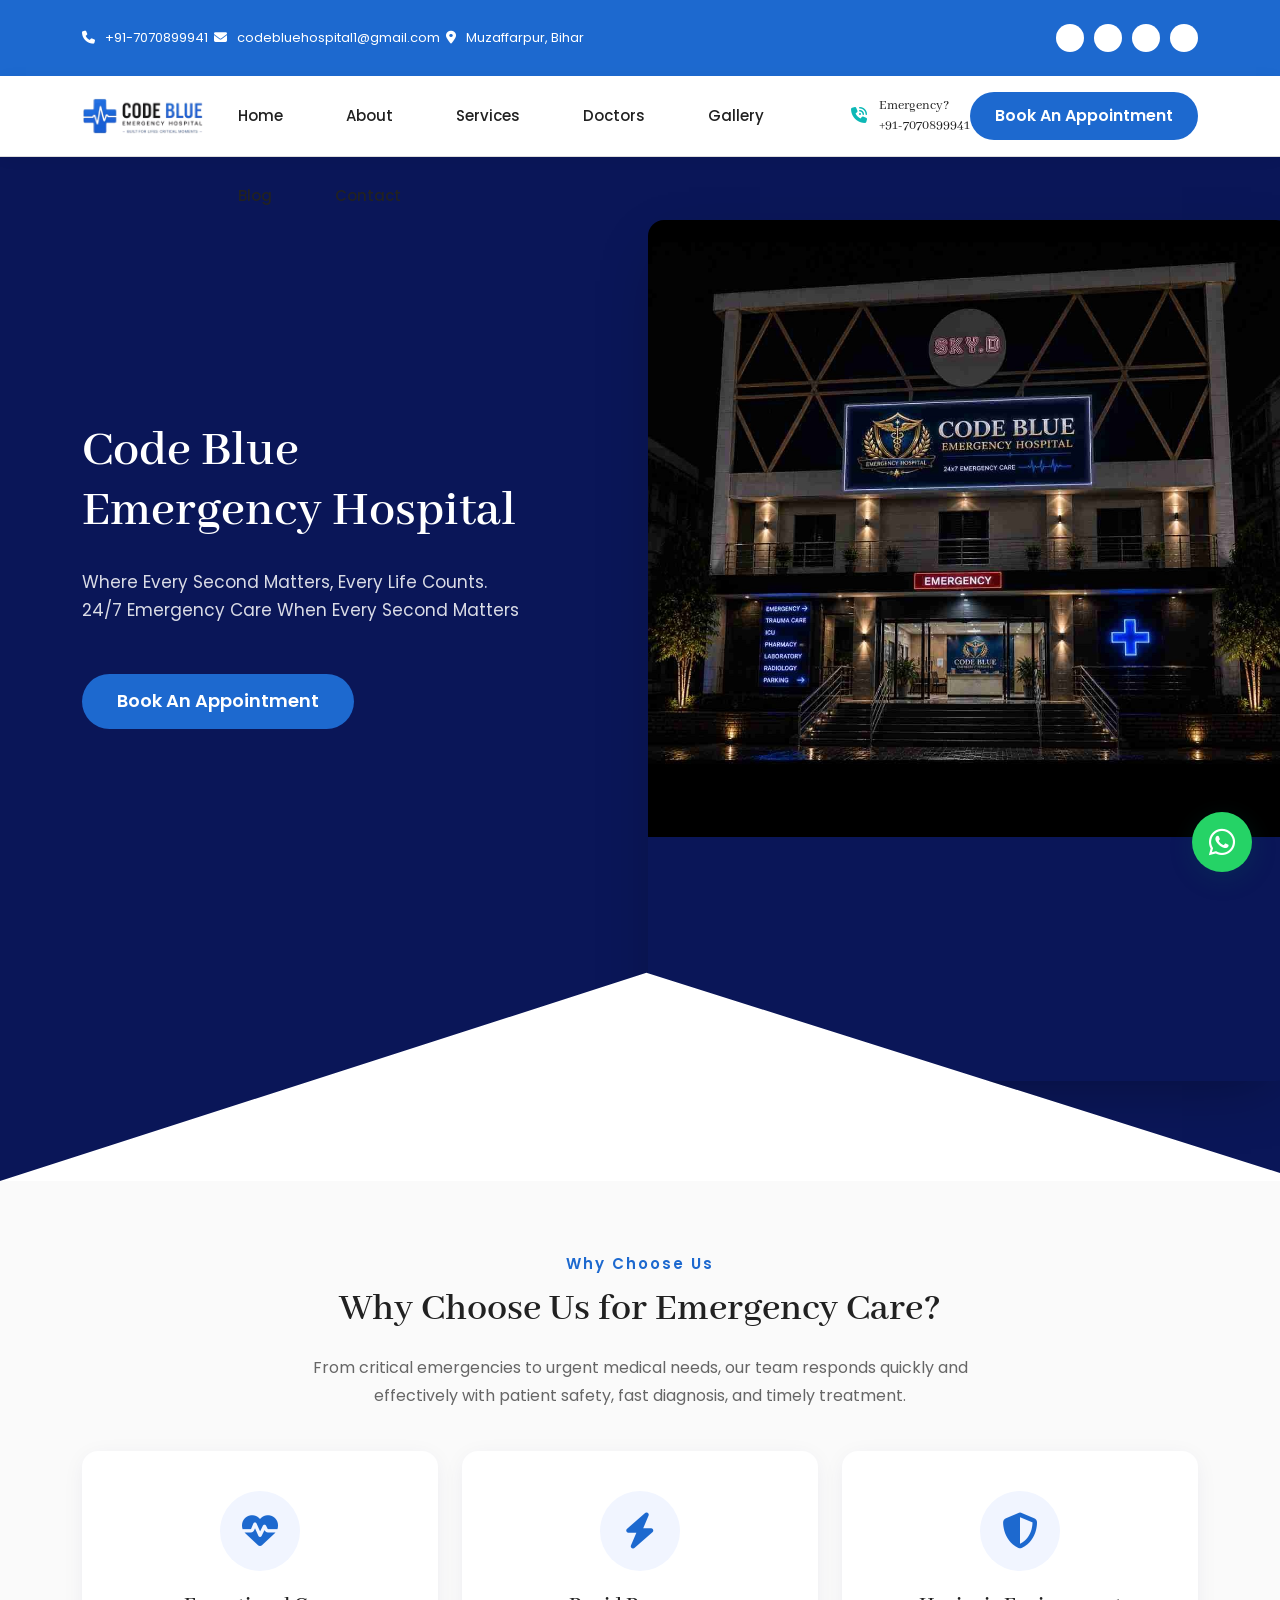
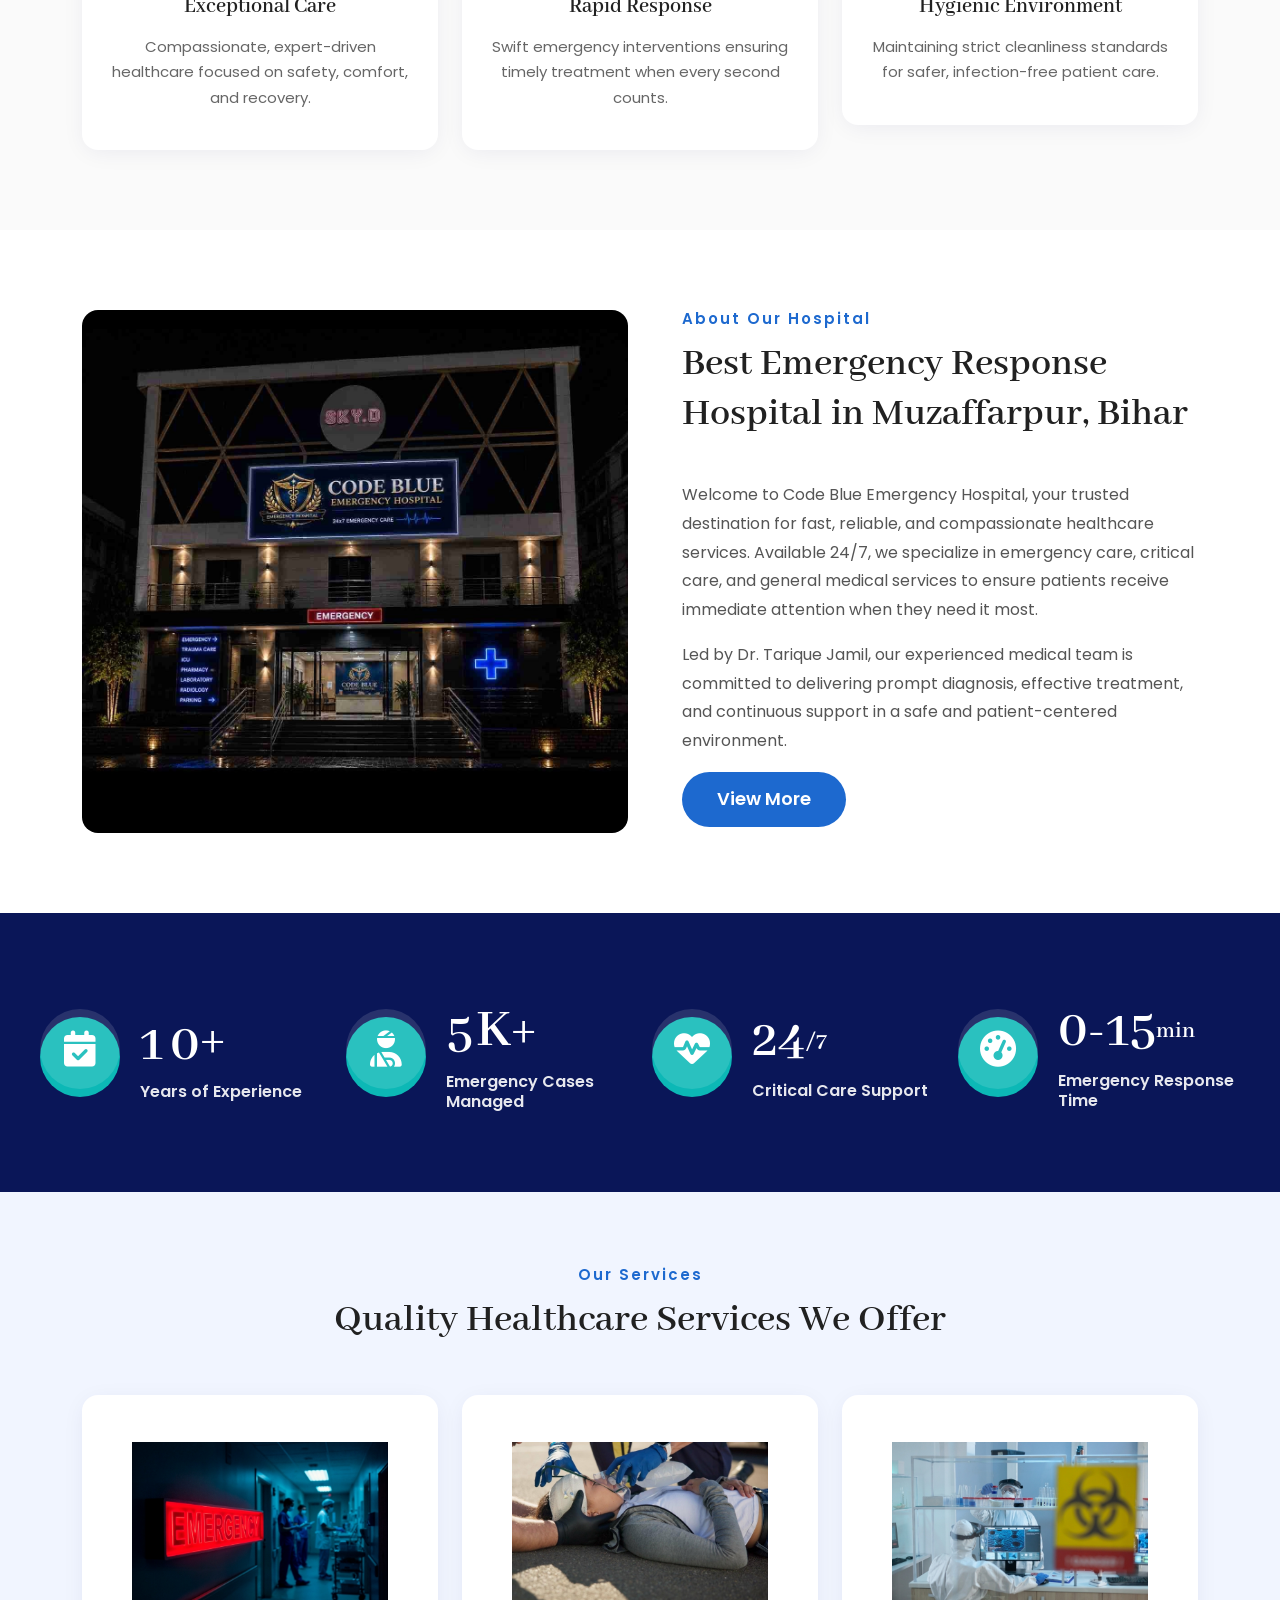
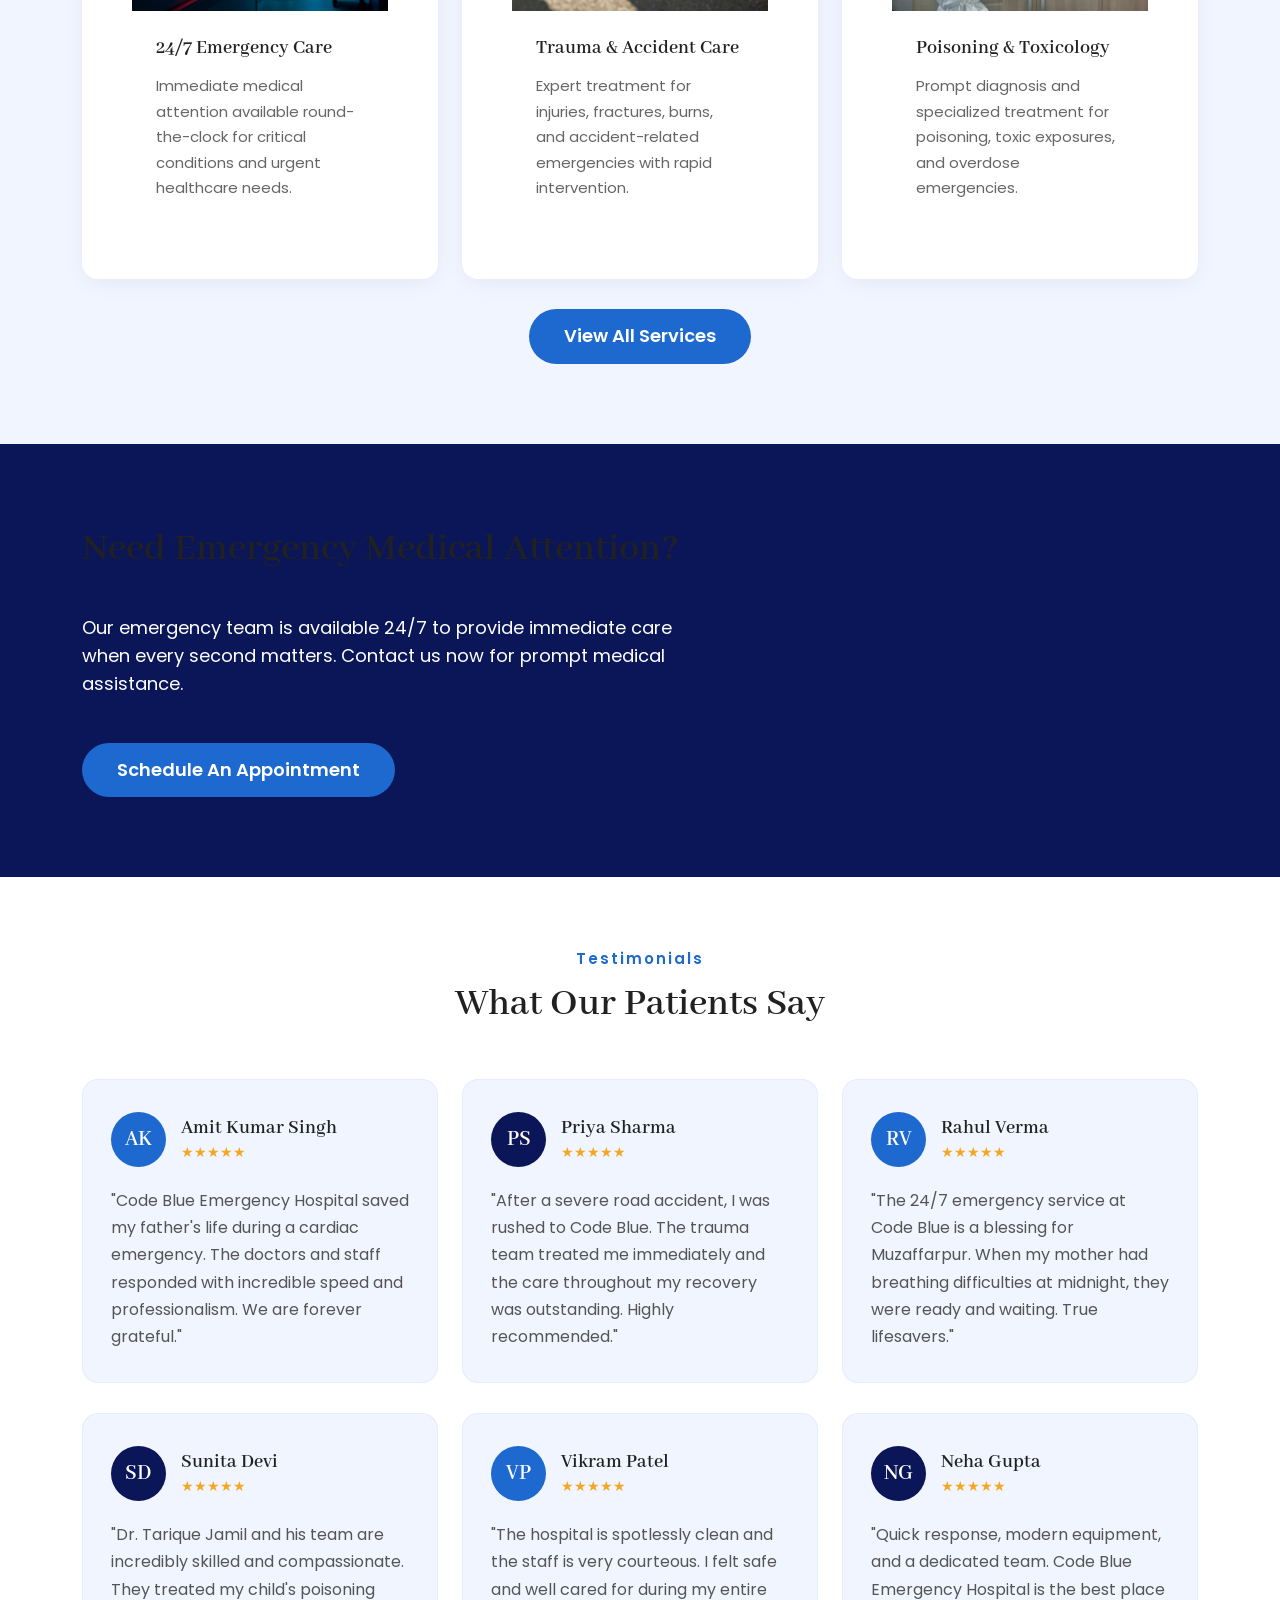
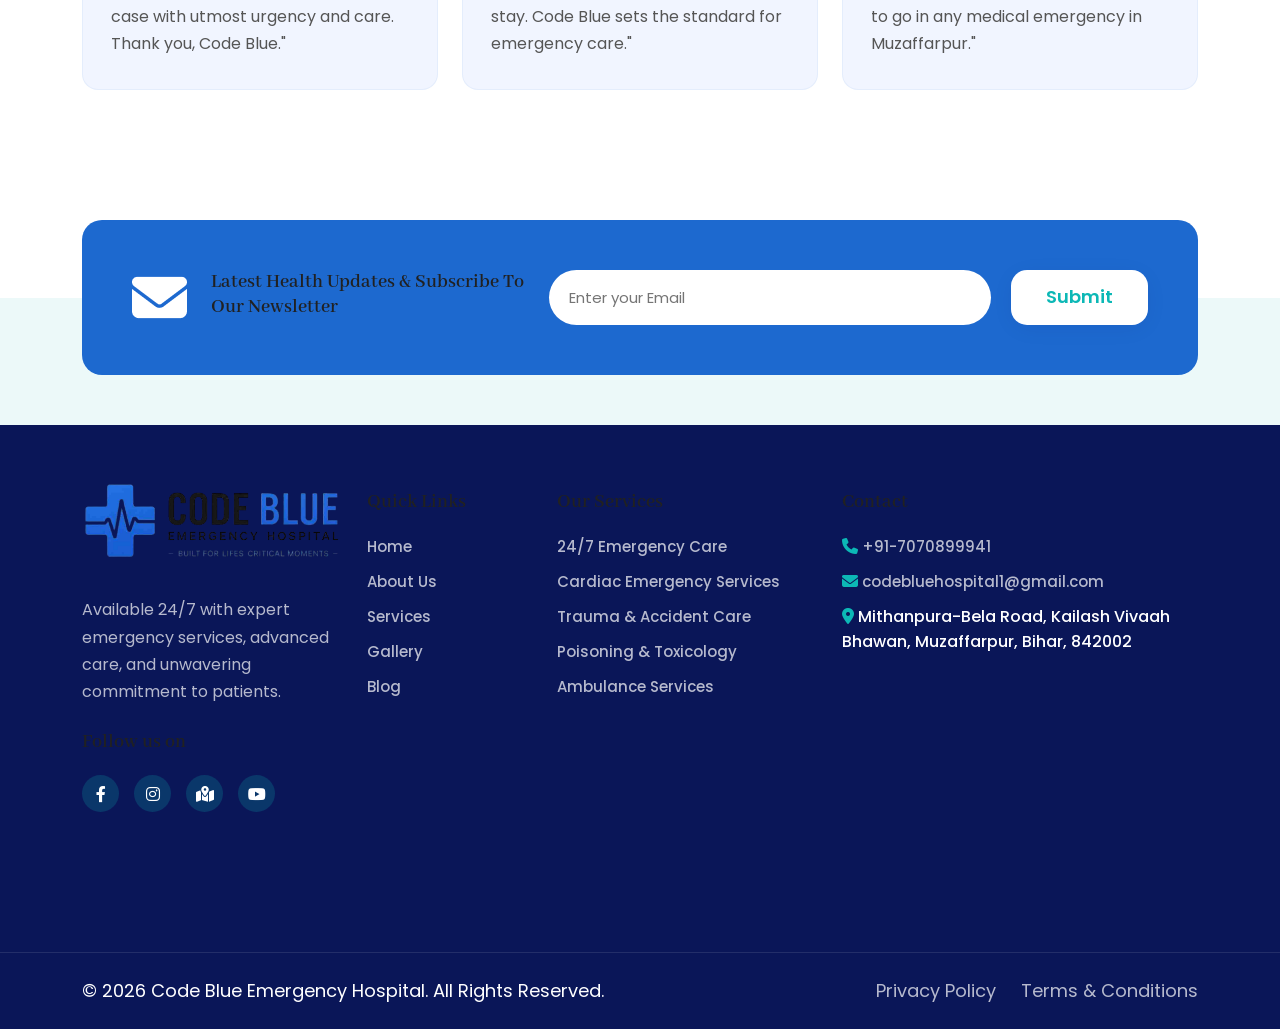
==== commit 2dedfd37: "Major layout overhaul: clean spacing, modern cards, proper inner page heroes, consistent typography" ====
--- a/index.html
+++ b/index.html
@@ -94,14 +94,14 @@
         <div class="row cs_gap_y_30 align-items-center">
           <div class="col-lg-6">
             <div class="cs_hero_text">
-              <h1 class="cs_hero_title cs_fs_60 cs_semibold cs_white_color wow fadeInDown">Code Blue<br>Emergency Hospital</h1>
-              <p class="cs_hero_subtitle cs_fs_18 cs_white_color">Where Every Second Matters, Every Life Counts.<br>24/7 Emergency Care When Every Second Matters</p>
+              <h1 class="cs_hero_title cs_semibold cs_white_color wow fadeInDown">Code Blue<br>Emergency Hospital</h1>
+              <p class="cs_hero_subtitle cs_white_color">Where Every Second Matters, Every Life Counts.<br>24/7 Emergency Care When Every Second Matters</p>
               <a href="tel:+917070899941" class="cs_btn cs_style_1 cs_fs_18 cs_semibold cs_accent_bg_v1 cs_white_color">Book An Appointment</a>
             </div>
           </div>
           <div class="col-lg-6">
-            <div class="cs_hero_thumb" style="border-radius: 16px; overflow: hidden; min-height: 450px;">
-              <img src="assets/images/codeblue/Code-Blue-Hospital-1.jpeg" alt="Code Blue Emergency Hospital" style="width: 100%; height: 100%; object-fit: cover; display: block;">
+            <div class="cs_hero_thumb">
+              <img src="assets/images/codeblue/Code-Blue-Hospital-1.jpeg" alt="Code Blue Emergency Hospital">
             </div>
           </div>
         </div>
@@ -111,41 +111,41 @@
   <!-- End Hero Section -->
 
   <!-- Start Why Choose Us Section -->
-  <section id="why-choose-us">
+  <section id="why-choose-us" class="cs_off_white_bg">
     <div class="cs_height_120 cs_height_lg_80"></div>
     <div class="container">
       <div class="cs_section_heading cs_style_1 text-center">
-        <h3 class="cs_section_title_up cs_accent_color_v1 cs_semibold cs_fs_24">Why Choose Us</h3>
-        <h2 class="cs_section_title cs_semibold cs_fs_45 wow fadeInUp">Why Choose Us for Emergency Care?</h2>
-      </div>
-      <p class="text-center cs_fs_18" style="max-width: 800px; margin: 0 auto;">From critical emergencies to urgent medical needs, our team is equipped to respond quickly and effectively. We prioritize patient safety, fast diagnosis, and timely treatment for better outcomes.</p>
+        <h3 class="cs_section_title_up cs_accent_color_v1 cs_semibold">Why Choose Us</h3>
+        <h2 class="cs_section_title cs_semibold wow fadeInUp">Why Choose Us for Emergency Care?</h2>
+      </div>
+      <p class="text-center" style="max-width: 680px; margin: 0 auto; font-size: 16px; color: #666;">From critical emergencies to urgent medical needs, our team responds quickly and effectively with patient safety, fast diagnosis, and timely treatment.</p>
       <div class="cs_height_63 cs_height_lg_40"></div>
       <div class="row cs_gap_y_30">
         <div class="col-lg-4">
-          <div class="cs_iconbox cs_style_2 cs_white_bg cs_radius_5 text-center" style="padding: 40px 30px;">
-            <div class="cs_iconbox_icon cs_accent_bg_v1 cs_white_color cs_center" style="width: 80px; height: 80px; border-radius: 50%; margin: 0 auto 20px;">
-              <i class="fa-solid fa-heart-pulse" style="font-size: 36px;"></i>
-            </div>
-            <h3 class="cs_iconbox_title cs_fs_24 cs_semibold">Exceptional Care</h3>
-            <p class="cs_iconbox_subtitle cs_fs_18">Compassionate, expert-driven healthcare focused on safety, comfort, and recovery.</p>
+          <div class="cs_iconbox text-center">
+            <div class="cs_iconbox_icon cs_center">
+              <i class="fa-solid fa-heart-pulse"></i>
+            </div>
+            <h3 class="cs_iconbox_title cs_semibold">Exceptional Care</h3>
+            <p class="cs_iconbox_subtitle">Compassionate, expert-driven healthcare focused on safety, comfort, and recovery.</p>
           </div>
         </div>
         <div class="col-lg-4">
-          <div class="cs_iconbox cs_style_2 cs_white_bg cs_radius_5 text-center" style="padding: 40px 30px;">
-            <div class="cs_iconbox_icon cs_accent_bg_v1 cs_white_color cs_center" style="width: 80px; height: 80px; border-radius: 50%; margin: 0 auto 20px;">
-              <i class="fa-solid fa-bolt" style="font-size: 36px;"></i>
-            </div>
-            <h3 class="cs_iconbox_title cs_fs_24 cs_semibold">Rapid Response</h3>
-            <p class="cs_iconbox_subtitle cs_fs_18">Swift emergency interventions ensuring timely treatment when every second counts.</p>
+          <div class="cs_iconbox text-center">
+            <div class="cs_iconbox_icon cs_center">
+              <i class="fa-solid fa-bolt"></i>
+            </div>
+            <h3 class="cs_iconbox_title cs_semibold">Rapid Response</h3>
+            <p class="cs_iconbox_subtitle">Swift emergency interventions ensuring timely treatment when every second counts.</p>
           </div>
         </div>
         <div class="col-lg-4">
-          <div class="cs_iconbox cs_style_2 cs_white_bg cs_radius_5 text-center" style="padding: 40px 30px;">
-            <div class="cs_iconbox_icon cs_accent_bg_v1 cs_white_color cs_center" style="width: 80px; height: 80px; border-radius: 50%; margin: 0 auto 20px;">
-              <i class="fa-solid fa-shield-halved" style="font-size: 36px;"></i>
-            </div>
-            <h3 class="cs_iconbox_title cs_fs_24 cs_semibold">Hygienic Environment</h3>
-            <p class="cs_iconbox_subtitle cs_fs_18">Maintaining strict cleanliness standards for safer, infection-free patient care.</p>
+          <div class="cs_iconbox text-center">
+            <div class="cs_iconbox_icon cs_center">
+              <i class="fa-solid fa-shield-halved"></i>
+            </div>
+            <h3 class="cs_iconbox_title cs_semibold">Hygienic Environment</h3>
+            <p class="cs_iconbox_subtitle">Maintaining strict cleanliness standards for safer, infection-free patient care.</p>
           </div>
         </div>
       </div>
@@ -160,24 +160,20 @@
     <div class="container">
       <div class="row cs_gap_y_40 align-items-center">
         <div class="col-lg-6">
-          <div class="cs_about_thumb wow fadeInLeft" style="border-radius: 16px; overflow: hidden;">
-            <img src="assets/images/codeblue/Code-Blue-Hospital-1.jpeg" alt="Code Blue Emergency Hospital" style="width: 100%; display: block;">
+          <div class="cs_about_thumb wow fadeInLeft">
+            <img src="assets/images/codeblue/Code-Blue-Hospital-1.jpeg" alt="Code Blue Emergency Hospital" style="border-radius: var(--cb-radius-xl);">
           </div>
         </div>
         <div class="col-lg-6">
           <div class="cs_pl_30">
             <div class="cs_section_heading cs_style_1">
-              <h3 class="cs_section_title_up cs_accent_color_v1 cs_semibold cs_fs_18">About Our Hospital</h3>
-              <h2 class="cs_section_title cs_semibold cs_fs_35 mb-0">Best Emergency Response Hospital in Muzaffarpur, Bihar</h2>
+              <h3 class="cs_section_title_up cs_accent_color_v1 cs_semibold">About Our Hospital</h3>
+              <h2 class="cs_section_title cs_semibold mb-0">Best Emergency Response Hospital in Muzaffarpur, Bihar</h2>
             </div>
             <div class="cs_height_32 cs_height_lg_20"></div>
-            <p class="cs_about_text">Welcome to Code Blue Emergency Hospital, your trusted destination for fast, reliable, and compassionate healthcare services. Available 24/7, we specialize in emergency care, critical care, and general medical services to ensure patients receive immediate attention when they need it most. Led by Dr. Tarique Jamil, our experienced medical team is committed to delivering prompt diagnosis, effective treatment, and continuous support in a safe and patient-centered environment.</p>
-            <p class="cs_about_text">We provide expert care for a wide range of medical emergencies, including accidents, injuries, heart-related conditions, breathing difficulties, poisoning, and other urgent health concerns. Equipped with modern facilities and skilled healthcare professionals, we are prepared to respond quickly when every second matters.</p>
-            <a href="about.html" class="cs_btn cs_style_1 cs_size_md cs_fs_18 cs_semibold cs_accent_bg_v1 cs_white_color">View More</a>
-            <div style="margin-top: 30px; display: flex; align-items: center; gap: 15px;">
-              <img src="assets/images/codeblue/whitecoats.png" alt="Whitecoats Association" style="height: 50px;">
-              <span style="font-size: 14px; color: var(--cb-muted-slate);">Proudly Associated</span>
-            </div>
+            <p class="cs_about_text">Welcome to Code Blue Emergency Hospital, your trusted destination for fast, reliable, and compassionate healthcare services. Available 24/7, we specialize in emergency care, critical care, and general medical services to ensure patients receive immediate attention when they need it most.</p>
+            <p class="cs_about_text">Led by Dr. Tarique Jamil, our experienced medical team is committed to delivering prompt diagnosis, effective treatment, and continuous support in a safe and patient-centered environment.</p>
+            <a href="about.html" class="cs_btn cs_style_1 cs_fs_18 cs_semibold cs_accent_bg_v1 cs_white_color">View More</a>
           </div>
         </div>
       </div>
@@ -242,44 +238,44 @@
   <!-- End Counter Section -->
 
   <!-- Start Services Section -->
-  <section id="services">
+  <section id="services" class="cs_pale_blue_bg">
     <div class="cs_height_120 cs_height_lg_80"></div>
     <div class="container">
       <div class="cs_section_heading cs_style_1 text-center">
-        <h3 class="cs_section_title_up cs_accent_color_v1 cs_semibold cs_fs_24">Our Services</h3>
-        <h2 class="cs_section_title cs_semibold cs_fs_45 wow fadeInUp mb-0">Quality Healthcare Services We Offer</h2>
+        <h3 class="cs_section_title_up cs_accent_color_v1 cs_semibold">Our Services</h3>
+        <h2 class="cs_section_title cs_semibold wow fadeInUp mb-0">Quality Healthcare Services We Offer</h2>
       </div>
       <div class="cs_height_63 cs_height_lg_40"></div>
       <div class="row cs_gap_y_30">
         <div class="col-lg-4">
-          <div class="cs_card cs_style_1 cs_white_bg cs_radius_5">
-            <div class="cs_card_thumb cs_radius_5">
+          <div class="cs_card cs_style_1 cs_white_bg">
+            <div class="cs_card_thumb">
               <img src="assets/images/codeblue/Emergency-Care-image.jpg.jpeg" alt="24/7 Emergency Care">
             </div>
-            <div class="cs_card_text" style="padding: 25px;">
-              <h3 class="cs_card_title cs_fs_24 cs_semibold">24/7 Emergency Care</h3>
+            <div class="cs_card_text">
+              <h3 class="cs_card_title cs_semibold">24/7 Emergency Care</h3>
               <p class="cs_card_subtitle">Immediate medical attention available round-the-clock for critical conditions and urgent healthcare needs.</p>
             </div>
           </div>
         </div>
         <div class="col-lg-4">
-          <div class="cs_card cs_style_1 cs_white_bg cs_radius_5">
-            <div class="cs_card_thumb cs_radius_5">
+          <div class="cs_card cs_style_1 cs_white_bg">
+            <div class="cs_card_thumb">
               <img src="assets/images/codeblue/Trauma-Accident-image.jpg.jpeg" alt="Trauma & Accident Care">
             </div>
-            <div class="cs_card_text" style="padding: 25px;">
-              <h3 class="cs_card_title cs_fs_24 cs_semibold">Trauma & Accident Care</h3>
+            <div class="cs_card_text">
+              <h3 class="cs_card_title cs_semibold">Trauma & Accident Care</h3>
               <p class="cs_card_subtitle">Expert treatment for injuries, fractures, burns, and accident-related emergencies with rapid intervention.</p>
             </div>
           </div>
         </div>
         <div class="col-lg-4">
-          <div class="cs_card cs_style_1 cs_white_bg cs_radius_5">
-            <div class="cs_card_thumb cs_radius_5">
+          <div class="cs_card cs_style_1 cs_white_bg">
+            <div class="cs_card_thumb">
               <img src="assets/images/codeblue/poisoning.jpg" alt="Poisoning & Toxicology">
             </div>
-            <div class="cs_card_text" style="padding: 25px;">
-              <h3 class="cs_card_title cs_fs_24 cs_semibold">Poisoning & Toxicology</h3>
+            <div class="cs_card_text">
+              <h3 class="cs_card_title cs_semibold">Poisoning & Toxicology</h3>
               <p class="cs_card_subtitle">Prompt diagnosis and specialized treatment for poisoning, toxic exposures, and overdose emergencies.</p>
             </div>
           </div>
@@ -287,7 +283,7 @@
       </div>
       <div class="cs_height_45 cs_height_lg_30"></div>
       <div class="text-center">
-        <a href="services.html" class="cs_btn cs_style_1 cs_size_md cs_fs_18 cs_semibold cs_accent_bg_v1 cs_white_color">View All Services</a>
+        <a href="services.html" class="cs_btn cs_style_1 cs_fs_18 cs_semibold cs_accent_bg_v1 cs_white_color">View All Services</a>
       </div>
     </div>
     <div class="cs_height_120 cs_height_lg_80"></div>
--- a/assets/css/codeblue.css
+++ b/assets/css/codeblue.css
@@ -36,33 +36,57 @@
   --cb-space-2xl: 65px;
   --cb-space-3xl: 70px;
 
-  --cb-shadow-card: 0px 5px 22px -6px rgba(131, 131, 131, 0.5);
+  --cb-shadow-card: 0 4px 24px -4px rgba(10, 22, 88, 0.08);
+  --cb-shadow-card-hover: 0 12px 32px -4px rgba(10, 22, 88, 0.14);
   --cb-shadow-dark: 0px 3px 10px 0px rgba(0, 0, 0, 0.2);
   --cb-shadow-subtle: 0px 2px 14px -5px rgba(0, 0, 0, 0.5);
   --cb-shadow-elevated: 0px 4px 10px 1px rgba(0, 0, 0, 0.54);
   --cb-shadow-whatsapp: 1px 6px 24px 0px rgba(7, 94, 84, 0.24);
 }
 
-/* === Global Overrides === */
+/* === Global === */
+*, *::before, *::after {
+  box-sizing: border-box;
+}
+
 body {
   font-family: var(--cb-font-body) !important;
   color: var(--cb-near-black) !important;
   background: var(--cb-pure-white) !important;
+  line-height: 1.7;
 }
 
 h1, h2, h3, h4, h5, h6 {
   font-family: var(--cb-font-heading) !important;
   color: var(--cb-near-black) !important;
+  line-height: 1.3;
+}
+
+p {
+  color: #555;
+  line-height: 1.8;
 }
 
 a {
   color: var(--cb-brand-blue);
   transition: all 0.3s ease;
+  text-decoration: none !important;
 }
 a:hover {
   color: var(--cb-deep-navy) !important;
 }
 
+img {
+  max-width: 100%;
+  height: auto;
+}
+
+/* === Top Header === */
+.cs_top_header {
+  background: var(--cb-deep-navy) !important;
+  padding: 8px 0;
+}
+
 .cs_top_header a,
 .cs_top_header .cs_social_btns a {
   color: var(--cb-pure-white) !important;
@@ -71,40 +95,24 @@
   color: var(--cb-light-blue) !important;
 }
 
-.cs_footer a {
-  color: var(--cb-light-blue);
-}
-.cs_footer a:hover {
-  color: var(--cb-brand-blue) !important;
-}
-.cs_footer .cs_social_btns a {
-  color: var(--cb-pure-white);
-}
-.cs_footer .cs_social_btns a:hover {
-  color: var(--cb-brand-blue) !important;
-}
-
-.cs_hero a {
-  color: var(--cb-pure-white);
-}
-.cs_hero a:hover {
-  color: var(--cb-light-blue) !important;
-}
-
-/* === Header === */
-.cs_top_header {
-  background: var(--cb-deep-navy) !important;
-}
-
+.cs_top_header_left .cs_top_nav {
+  font-family: var(--cb-font-body) !important;
+  font-size: 13px !important;
+}
+
+/* === Main Header === */
 .cs_main_header {
   background: var(--cb-pure-white) !important;
-  border-bottom: 1px solid var(--cb-light-blue);
+  border-bottom: 1px solid #eee;
+  box-shadow: 0 2px 16px rgba(0,0,0,0.04);
 }
 
 .cs_nav_list li a {
   font-family: var(--cb-font-body) !important;
   color: var(--cb-near-black) !important;
   font-weight: 500;
+  padding: 22px 14px !important;
+  font-size: 15px !important;
 }
 
 .cs_nav_list li a:hover,
@@ -117,27 +125,34 @@
   max-height: 50px;
 }
 
-/* === Hero Section === */
+/* === Hero Section (Homepage) === */
 .cs_hero {
   background: transparent !important;
 }
 
 .cs_hero_top {
   background: var(--cb-deep-navy) !important;
+  padding: 80px 0 100px;
 }
 
 .cs_hero_title {
   font-family: var(--cb-font-heading) !important;
   color: var(--cb-pure-white) !important;
+  font-size: 52px !important;
+  line-height: 1.15;
+  margin-bottom: 20px;
 }
 
 .cs_hero_subtitle {
   font-family: var(--cb-font-body) !important;
-  color: var(--cb-pure-white) !important;
+  color: rgba(255,255,255,0.85) !important;
+  font-size: 17px !important;
+  line-height: 1.7;
+  margin-bottom: 32px;
 }
 
 .cs_hero_text p {
-  color: var(--cb-pure-white) !important;
+  color: rgba(255,255,255,0.85) !important;
 }
 
 .cs_hero .cs_btn {
@@ -146,6 +161,62 @@
 
 .cs_hero .cs_btn:hover {
   color: var(--cb-pure-white) !important;
+}
+
+.cs_hero_thumb {
+  border-radius: var(--cb-radius-xl);
+  overflow: hidden;
+  box-shadow: 0 20px 60px -20px rgba(0,0,0,0.35);
+}
+
+.cs_hero_thumb img {
+  width: 100%;
+  display: block;
+  min-height: 420px;
+  object-fit: cover;
+}
+
+/* === Inner Page Hero Banners === */
+.cs_inner_hero {
+  background: var(--cb-deep-navy);
+  padding: 120px 0 80px;
+  text-align: center;
+}
+
+.cs_inner_hero .cs_hero_title {
+  font-size: 48px !important;
+  margin-bottom: 16px;
+}
+
+.cs_inner_hero .cs_hero_subtitle {
+  font-size: 17px !important;
+  max-width: 600px;
+  margin: 0 auto;
+}
+
+/* === Section Spacing === */
+section {
+  padding: 0;
+}
+
+.cs_height_120 {
+  height: 80px !important;
+}
+
+.cs_height_133 {
+  height: 80px !important;
+}
+
+.cs_height_63 {
+  height: 40px !important;
+}
+
+.cs_height_45 {
+  height: 30px !important;
+}
+
+.cs_height_95 {
+  height: 65px !important;
 }
 
 /* === Buttons === */
@@ -153,65 +224,144 @@
   border-radius: var(--cb-radius-pill) !important;
   font-family: var(--cb-font-body) !important;
   transition: all 0.3s ease;
+  padding: 14px 36px;
+  font-weight: 600;
 }
 
 .cs_accent_bg_v1,
 .cs_btn.cs_accent_bg_v1 {
   background: var(--cb-brand-blue) !important;
+  color: var(--cb-pure-white) !important;
 }
 
 .cs_btn:hover {
   background: var(--cb-deep-navy) !important;
   transform: translateY(-2px);
-  box-shadow: var(--cb-shadow-subtle);
+  box-shadow: 0 8px 25px -5px rgba(10, 22, 88, 0.3) !important;
 }
 
 /* === Section Headings === */
+.cs_section_heading {
+  margin-bottom: 10px;
+}
+
 .cs_section_title_up {
   font-family: var(--cb-font-body) !important;
   color: var(--cb-brand-blue) !important;
   font-weight: 600;
+  font-size: 15px !important;
+  text-transform: uppercase;
+  letter-spacing: 2px;
+  margin-bottom: 12px;
 }
 
 .cs_section_title {
   font-family: var(--cb-font-heading) !important;
   color: var(--cb-near-black) !important;
+  font-size: 40px !important;
+  line-height: 1.25;
 }
 
 /* === Cards === */
 .cs_card,
-.cs_white_bg,
-.cs_post_info {
-  border-radius: var(--cb-radius-lg) !important;
+.cs_white_bg {
+  border-radius: var(--cb-radius-xl) !important;
   box-shadow: var(--cb-shadow-card) !important;
   border: none !important;
+  overflow: hidden;
+  transition: all 0.35s ease;
+  background: var(--cb-pure-white);
 }
 
 .cs_card:hover,
 .cs_post:hover {
-  transform: translateY(-5px);
-  box-shadow: var(--cb-shadow-elevated) !important;
+  transform: translateY(-6px);
+  box-shadow: var(--cb-shadow-card-hover) !important;
+}
+
+.cs_card_thumb {
+  overflow: hidden;
+}
+
+.cs_card_thumb img {
+  transition: transform 0.5s ease;
+}
+
+.cs_card:hover .cs_card_thumb img {
+  transform: scale(1.05);
+}
+
+.cs_card_text {
+  padding: 24px 24px 8px !important;
+}
+
+.cs_card_title {
+  font-size: 20px !important;
+  margin-bottom: 10px;
+}
+
+.cs_card_subtitle {
+  font-size: 15px;
+  color: #666;
+  line-height: 1.7;
+  margin-bottom: 16px;
+}
+
+/* === Icon Boxes (Why Choose Us, Commitment) === */
+.cs_iconbox {
+  background: var(--cb-pure-white);
+  border-radius: var(--cb-radius-xl) !important;
+  box-shadow: var(--cb-shadow-card) !important;
+  transition: all 0.35s ease;
+  padding: 40px 28px !important;
+}
+
+.cs_iconbox:hover {
+  transform: translateY(-6px);
+  box-shadow: var(--cb-shadow-card-hover) !important;
+}
+
+.cs_iconbox .cs_iconbox_icon {
+  width: 80px !important;
+  height: 80px !important;
+  border-radius: var(--cb-radius-full) !important;
+  background: var(--cb-pale-blue) !important;
+  color: var(--cb-brand-blue) !important;
+  margin: 0 auto 22px !important;
+  display: flex;
+  align-items: center;
+  justify-content: center;
+  font-size: 36px;
+}
+
+.cs_iconbox_title {
+  font-size: 22px !important;
+  margin-bottom: 12px;
+}
+
+.cs_iconbox_subtitle {
+  font-size: 15px;
+  color: #666;
+  line-height: 1.7;
+  margin: 0;
 }
 
 /* === About Section === */
 .cs_about .cs_about_thumb img {
-  border-radius: var(--cb-radius-lg);
-}
-
-/* === Progress Bar === */
-.cs_progress {
-  background: var(--cb-pale-blue) !important;
-  border-radius: var(--cb-radius-pill);
-}
-
-.cs_progress_percentage {
-  background: var(--cb-brand-blue) !important;
-  border-radius: var(--cb-radius-pill);
+  border-radius: var(--cb-radius-xl);
+}
+
+.cs_about_text {
+  font-size: 16px;
+  color: #555;
+  line-height: 1.8;
+  margin-bottom: 16px;
 }
 
 /* === Counter Section === */
 .cs_counting {
   background-color: var(--cb-deep-navy) !important;
+  border-radius: 0;
 }
 
 .cs_counting .cs_counter_number,
@@ -221,11 +371,24 @@
 }
 
 .cs_counting .cs_funfact_icon {
-  background: rgba(255,255,255,0.15) !important;
+  background: rgba(255,255,255,0.12) !important;
+  width: 80px;
+  height: 80px;
 }
 
 .cs_counting .cs_funfact_icon i {
   color: var(--cb-pure-white) !important;
+  font-size: 36px !important;
+}
+
+.cs_counter_number {
+  font-size: 56px !important;
+  margin-bottom: 6px;
+}
+
+.cs_counter_title {
+  font-size: 16px !important;
+  opacity: 0.9;
 }
 
 /* === Tabs === */
@@ -239,23 +402,28 @@
   color: var(--cb-pure-white) !important;
 }
 
-/* === Testimonial === */
-.cs_testimonial_info {
-  background-color: var(--cb-brand-blue) !important;
-  border-radius: var(--cb-radius-xl) !important;
-}
-
-.cs_rating_percentage {
-  background: var(--cb-pure-white) !important;
-}
-
-/* === Video Block === */
+/* === CTA / Video Block === */
 .cs_video_block {
   background-color: var(--cb-deep-navy) !important;
+  border-radius: 0;
 }
 
 .cs_player_btn {
   background: var(--cb-brand-blue) !important;
+}
+
+/* === Testimonial Cards === */
+.cs_testimonial_card {
+  background: var(--cb-pale-blue) !important;
+  border-radius: var(--cb-radius-xl) !important;
+  padding: 32px 28px !important;
+  border: 1px solid rgba(29, 105, 207, 0.06);
+  transition: all 0.3s ease;
+}
+
+.cs_testimonial_card:hover {
+  box-shadow: var(--cb-shadow-card-hover);
+  transform: translateY(-4px);
 }
 
 /* === Contact Form === */
@@ -263,33 +431,40 @@
   font-family: var(--cb-font-body);
   font-weight: 500;
   color: var(--cb-near-black);
-  margin-bottom: 6px;
+  margin-bottom: 8px;
   font-size: 14px;
 }
 
 .cs_form_field {
-  border: 1px solid var(--cb-light-blue) !important;
+  border: 1px solid #e0e0e0 !important;
   border-radius: var(--cb-radius-lg) !important;
   font-family: var(--cb-font-body);
+  padding: 14px 18px;
+  font-size: 15px;
+  transition: all 0.3s ease;
+  width: 100%;
 }
 
 .cs_form_field:focus {
   border-color: var(--cb-brand-blue) !important;
-  box-shadow: 0 0 0 3px rgba(29, 105, 207, 0.15);
+  box-shadow: 0 0 0 3px rgba(29, 105, 207, 0.1);
+  outline: none;
 }
 
 .cs_contact_info_list li {
   display: flex;
   align-items: flex-start;
-  gap: 15px;
-  margin-bottom: 25px;
+  gap: 18px;
+  margin-bottom: 28px;
 }
 
 .cs_contact_info_icon {
-  width: 50px;
-  height: 50px;
-  min-width: 50px;
+  width: 56px;
+  height: 56px;
+  min-width: 56px;
   border-radius: var(--cb-radius-full);
+  background: var(--cb-pale-blue);
+  color: var(--cb-brand-blue);
   display: flex;
   align-items: center;
   justify-content: center;
@@ -297,15 +472,43 @@
 }
 
 /* === Newsletter === */
+.cs_newsletter_1_wrap {
+  padding: 50px 0;
+}
+
 .cs_newsletter {
   background-color: var(--cb-brand-blue) !important;
+  border-radius: var(--cb-radius-2xl) !important;
+  padding: 40px 48px;
+  display: flex;
+  align-items: center;
+  justify-content: space-between;
+  gap: 30px;
+}
+
+.cs_newsletter_form {
+  display: flex;
+  gap: 10px;
+}
+
+.cs_newsletter_form_field {
+  padding: 14px 20px !important;
+  border: none !important;
+  border-radius: var(--cb-radius-pill) !important;
+  min-width: 260px;
+  font-size: 15px;
+}
+
+/* === Blog/Post === */
+.cs_post_info {
+  padding: 24px;
   border-radius: var(--cb-radius-xl) !important;
-}
-
-/* === Blog/Post === */
+  background: var(--cb-pure-white);
+  box-shadow: var(--cb-shadow-card);
+}
 
 .cs_post_thumb {
-  border-radius: var(--cb-radius-lg) !important;
+  border-radius: var(--cb-radius-xl) !important;
   overflow: hidden;
 }
 
@@ -321,47 +524,93 @@
 
 .cs_footer_widget_title {
   font-family: var(--cb-font-heading) !important;
+  font-size: 20px !important;
+  margin-bottom: 20px;
+}
+
+.cs_footer_widget p {
+  color: rgba(255,255,255,0.7);
+  font-size: 15px;
+  line-height: 1.7;
 }
 
 .cs_footer_links li a:hover {
   color: var(--cb-brand-blue) !important;
 }
 
+.cs_footer .cs_social_btns a {
+  color: var(--cb-pure-white);
+  transition: all 0.3s ease;
+}
+.cs_footer .cs_social_btns a:hover {
+  color: var(--cb-brand-blue) !important;
+}
+
+.cs_footer a {
+  color: rgba(255,255,255,0.7);
+}
+.cs_footer a:hover {
+  color: var(--cb-brand-blue) !important;
+}
+
+.cs_footer .cs_menu_widget ul li {
+  margin-bottom: 10px;
+}
+
+.cs_footer .cs_menu_widget ul li a {
+  font-size: 15px;
+  color: rgba(255,255,255,0.7);
+  transition: all 0.3s ease;
+}
+
+.cs_footer_bottom {
+  border-top: 1px solid rgba(255,255,255,0.1);
+  padding: 24px 0;
+  margin-top: 40px;
+}
+
 /* === Accordian === */
 .cs_accordian.cs_white_bg {
-  border-radius: var(--cb-radius-lg) !important;
-  border: 1px solid var(--cb-light-blue) !important;
+  border-radius: var(--cb-radius-xl) !important;
+  border: 1px solid #eee !important;
+  margin-bottom: 12px;
+  overflow: hidden;
 }
 
 .cs_accordian.active .cs_accordian_head {
   background-color: var(--cb-brand-blue) !important;
   color: var(--cb-pure-white) !important;
-  border-radius: var(--cb-radius-lg);
+  border-radius: var(--cb-radius-xl);
 }
 
 /* === Author Card === */
 .cs_author_card {
-  border-radius: var(--cb-radius-lg);
-  border: 1px solid var(--cb-light-blue);
+  border-radius: var(--cb-radius-xl);
+  border: 1px solid #eee;
+  padding: 24px;
 }
 
 /* === Appointment === */
 .cs_select_1 {
-  border: 1px solid var(--cb-light-blue) !important;
+  border: 1px solid #e0e0e0 !important;
   border-radius: var(--cb-radius-lg) !important;
+  padding: 14px 18px;
+  font-size: 15px;
 }
 
 .cs_time,
 .cs_date {
-  border: 1px solid var(--cb-light-blue) !important;
+  border: 1px solid #e0e0e0 !important;
   border-radius: var(--cb-radius-lg) !important;
+  padding: 14px 18px;
+  font-size: 15px;
 }
 
 /* === WhatsApp Floating Button === */
 .cb-whatsapp-btn {
   position: fixed;
-  bottom: 25px;
-  right: 25px;
+  bottom: 28px;
+  right: 28px;
   width: 60px;
   height: 60px;
   background: var(--cb-whatsapp);
@@ -384,64 +633,72 @@
   font-size: 30px;
 }
 
-/* === Page Banner (inner pages) === */
-.cs_page_banner {
-  background: var(--cb-deep-navy);
-  padding: 100px 0 80px;
-  text-align: center;
-}
-
-.cs_page_banner h1 {
-  font-family: var(--cb-font-heading);
-  color: var(--cb-pure-white);
-  font-size: 60px;
-  font-weight: 600;
-}
-
-.cs_page_banner p {
-  font-family: var(--cb-font-body);
-  color: var(--cb-light-blue);
-  font-size: 18px;
-}
-
-/* === Section Spacing === */
-section {
-  padding: 0;
-}
-
-.cs_height_120 {
-  height: 70px !important;
-}
-
-.cs_height_133 {
-  height: 70px !important;
-}
-
-/* === Utility Bar === */
-.cs_top_header_left .cs_top_nav {
-  font-family: var(--cb-font-body) !important;
-  font-size: 13px !important;
-}
-
 /* === Sticky Header Fix === */
 .cs_sticky_header.cs_site_header {
   background: var(--cb-pure-white);
 }
 
-/* === Scrollbar Styling === */
+/* === Scrollbar === */
 ::-webkit-scrollbar {
   width: 8px;
 }
-
 ::-webkit-scrollbar-track {
   background: var(--cb-off-white);
 }
-
 ::-webkit-scrollbar-thumb {
   background: var(--cb-brand-blue);
   border-radius: var(--cb-radius-pill);
 }
-
 ::-webkit-scrollbar-thumb:hover {
   background: var(--cb-deep-navy);
 }
+
+/* === Page Backgrounds === */
+.cs_pale_blue_bg {
+  background: var(--cb-pale-blue);
+}
+
+.cs_off_white_bg {
+  background: var(--cb-off-white);
+}
+
+/* === Responsive === */
+@media (max-width: 991px) {
+  .cs_hero_title {
+    font-size: 38px !important;
+  }
+  .cs_inner_hero .cs_hero_title {
+    font-size: 36px !important;
+  }
+  .cs_section_title {
+    font-size: 32px !important;
+  }
+  .cs_newsletter {
+    flex-direction: column;
+    text-align: center;
+    padding: 32px 24px;
+  }
+  .cs_newsletter_form {
+    flex-direction: column;
+    width: 100%;
+  }
+  .cs_newsletter_form_field {
+    min-width: auto;
+    width: 100%;
+  }
+}
+
+@media (max-width: 575px) {
+  .cs_hero_title {
+    font-size: 30px !important;
+  }
+  .cs_inner_hero .cs_hero_title {
+    font-size: 28px !important;
+  }
+  .cs_section_title {
+    font-size: 26px !important;
+  }
+  .cs_counter_number {
+    font-size: 42px !important;
+  }
+}
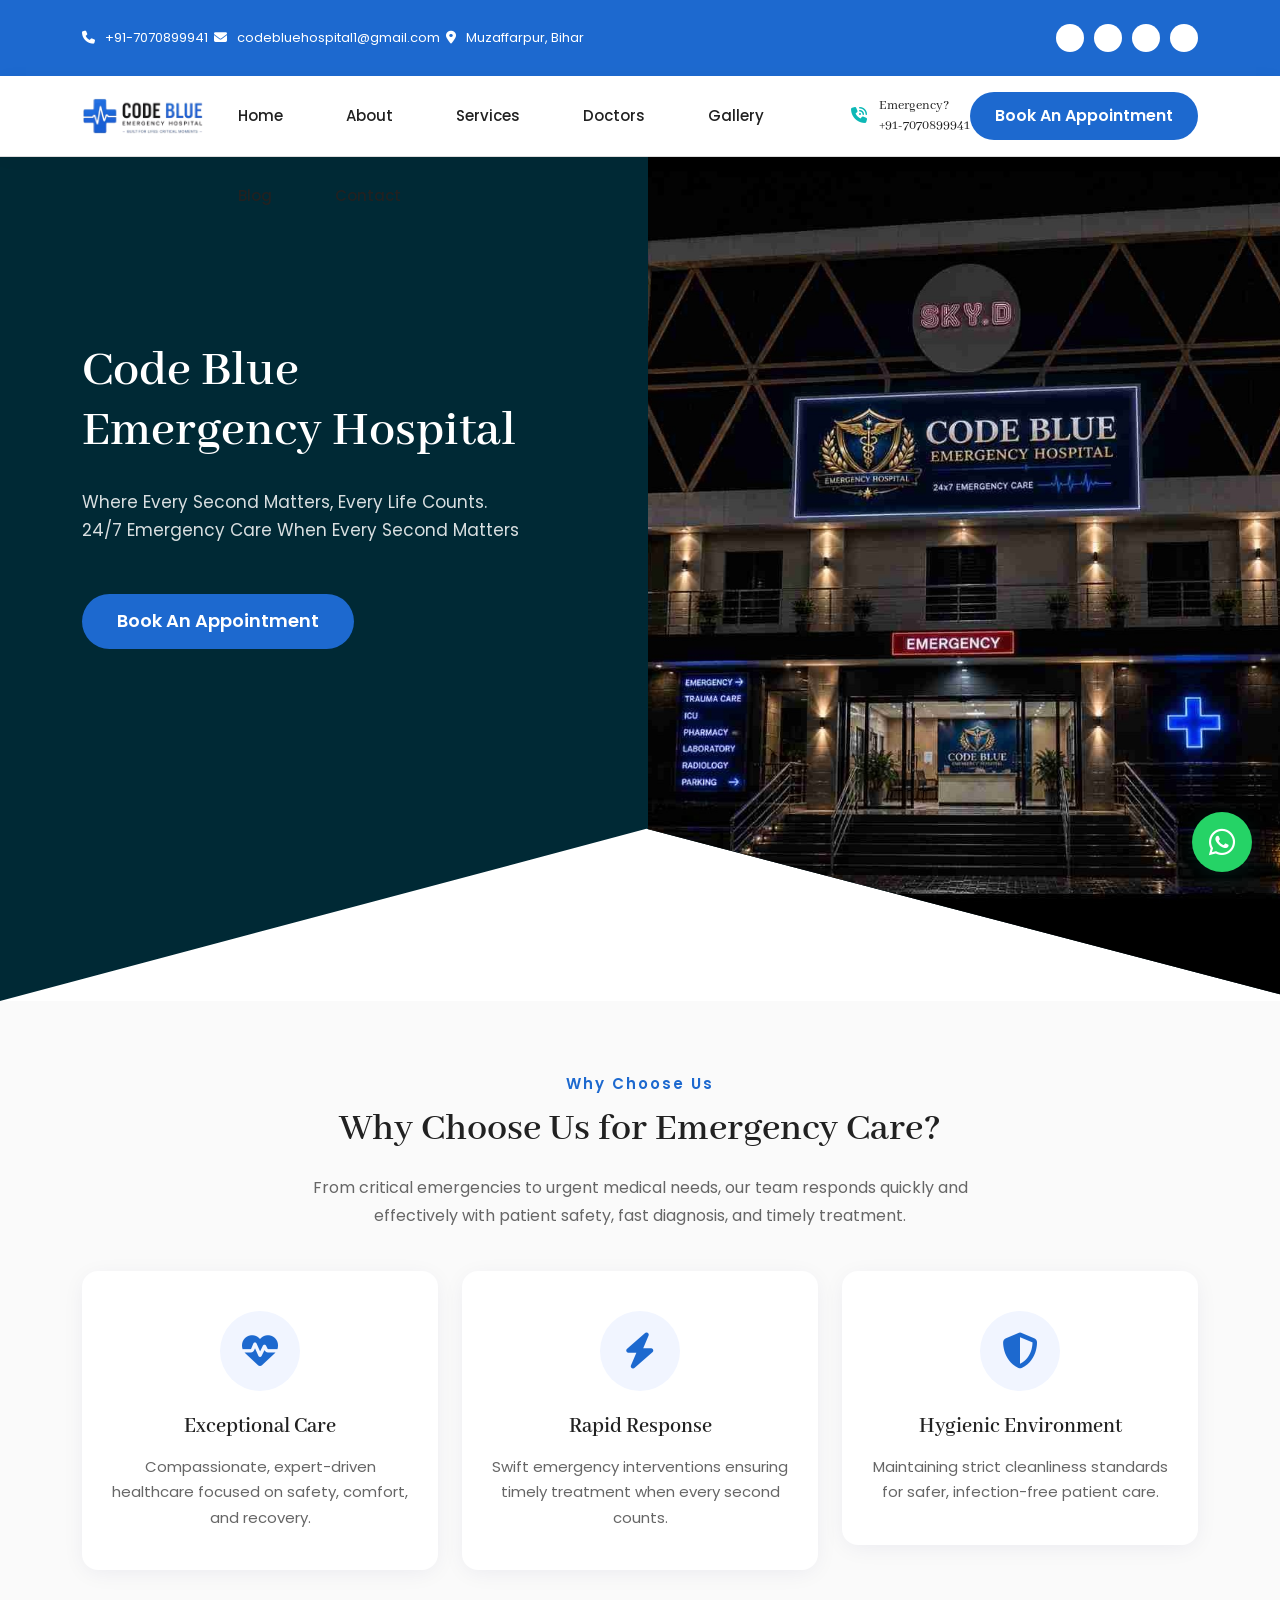
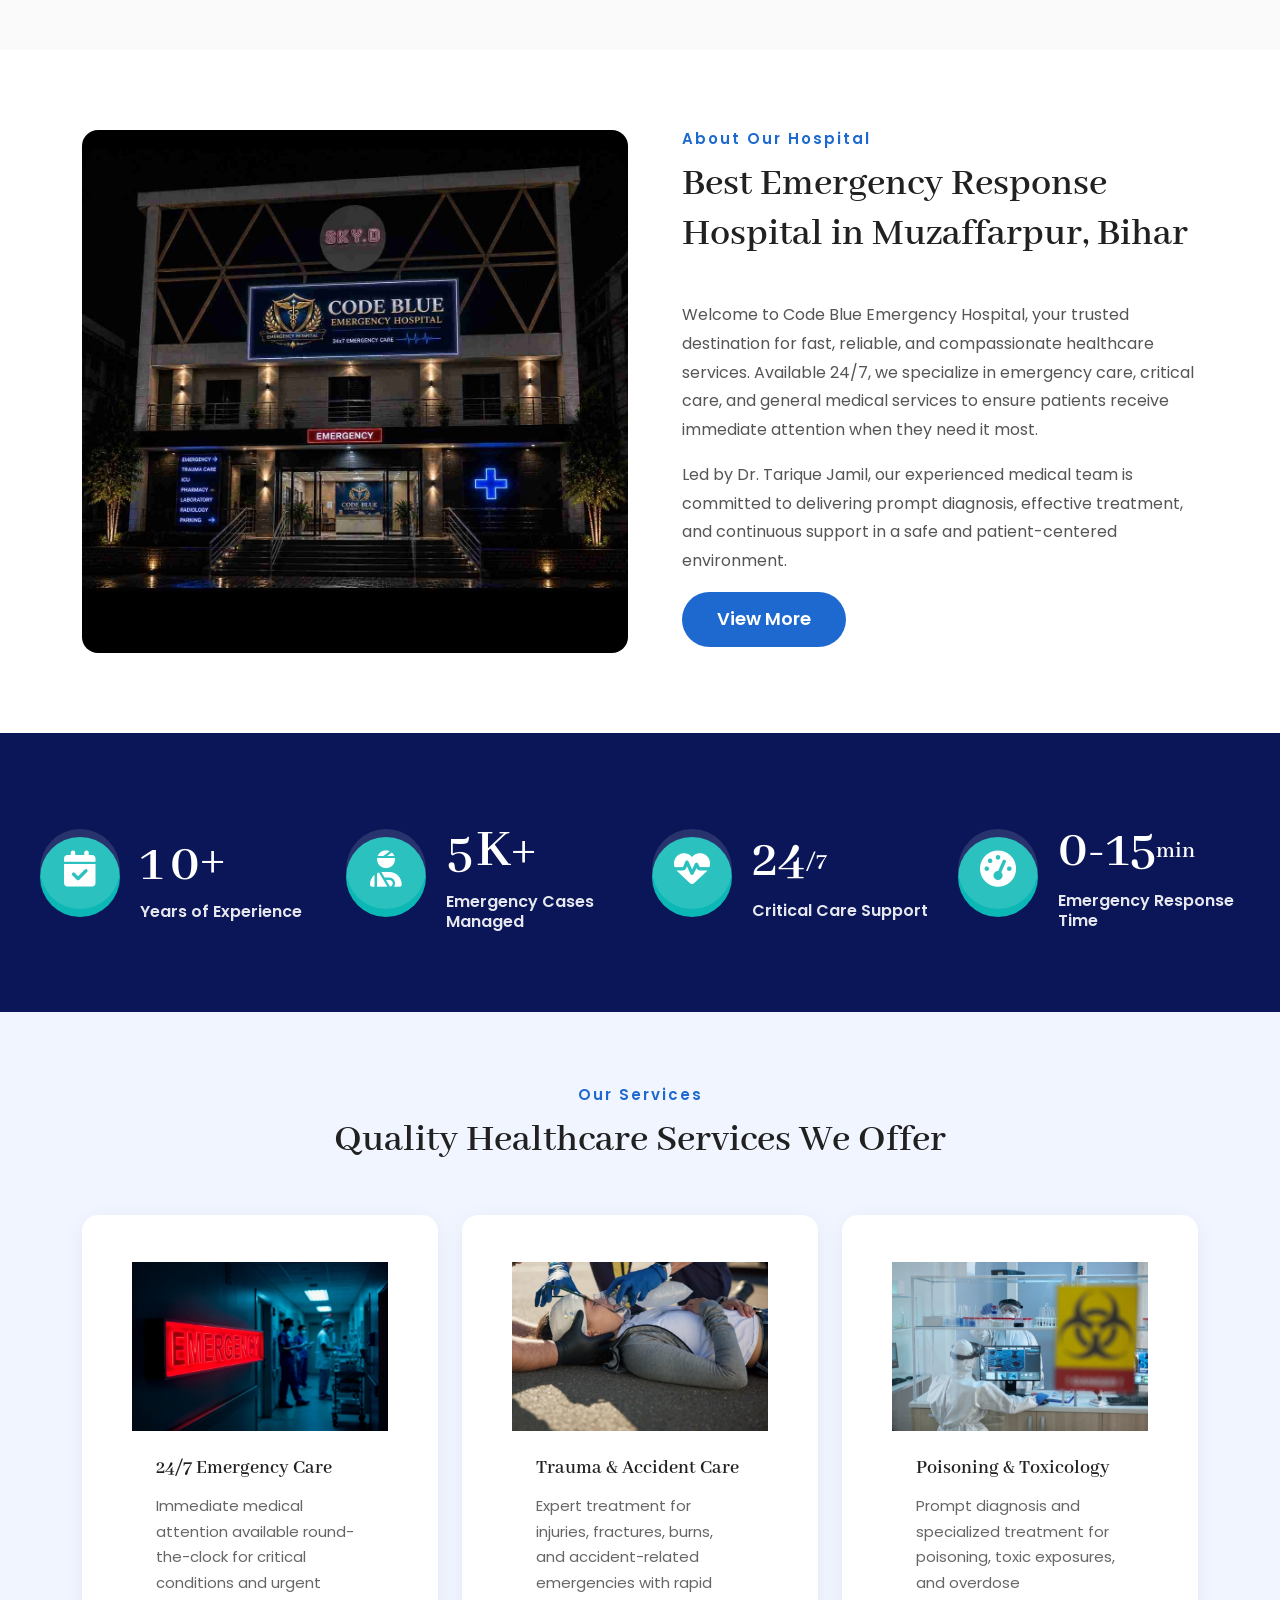
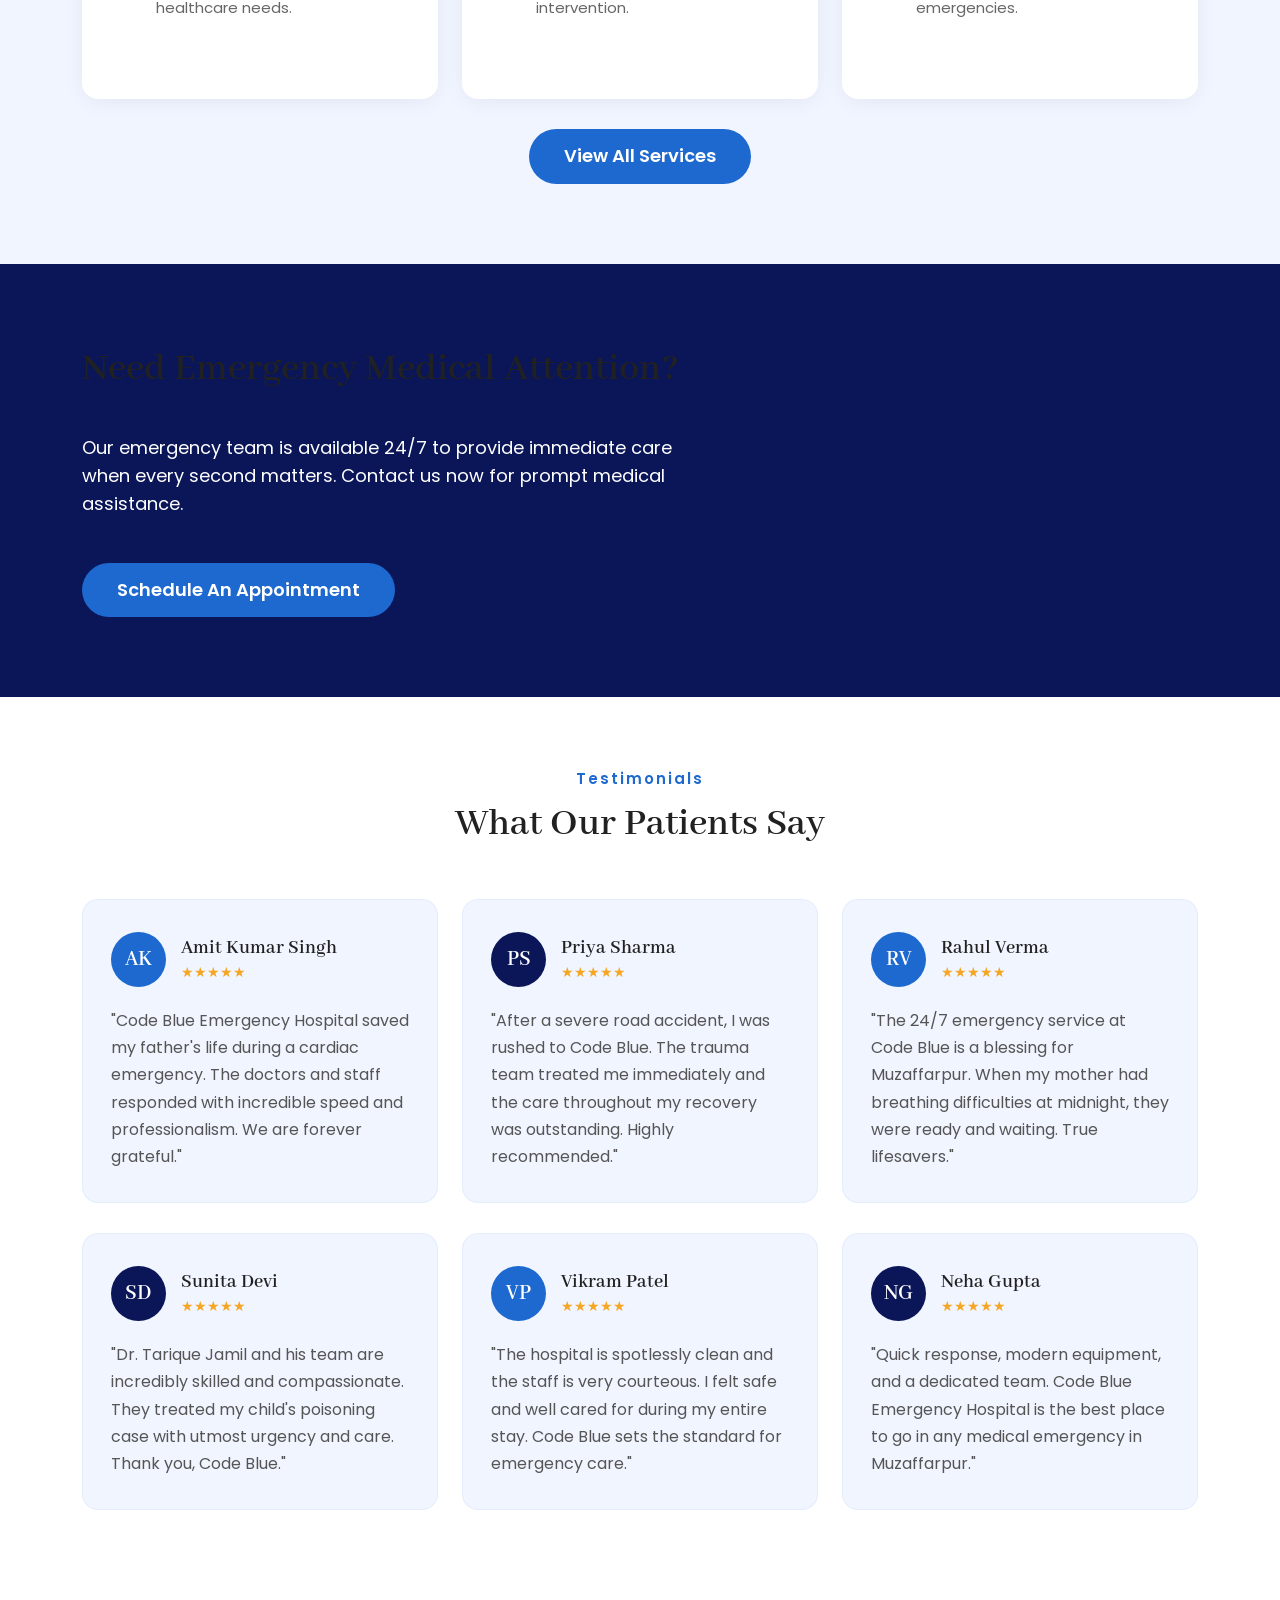
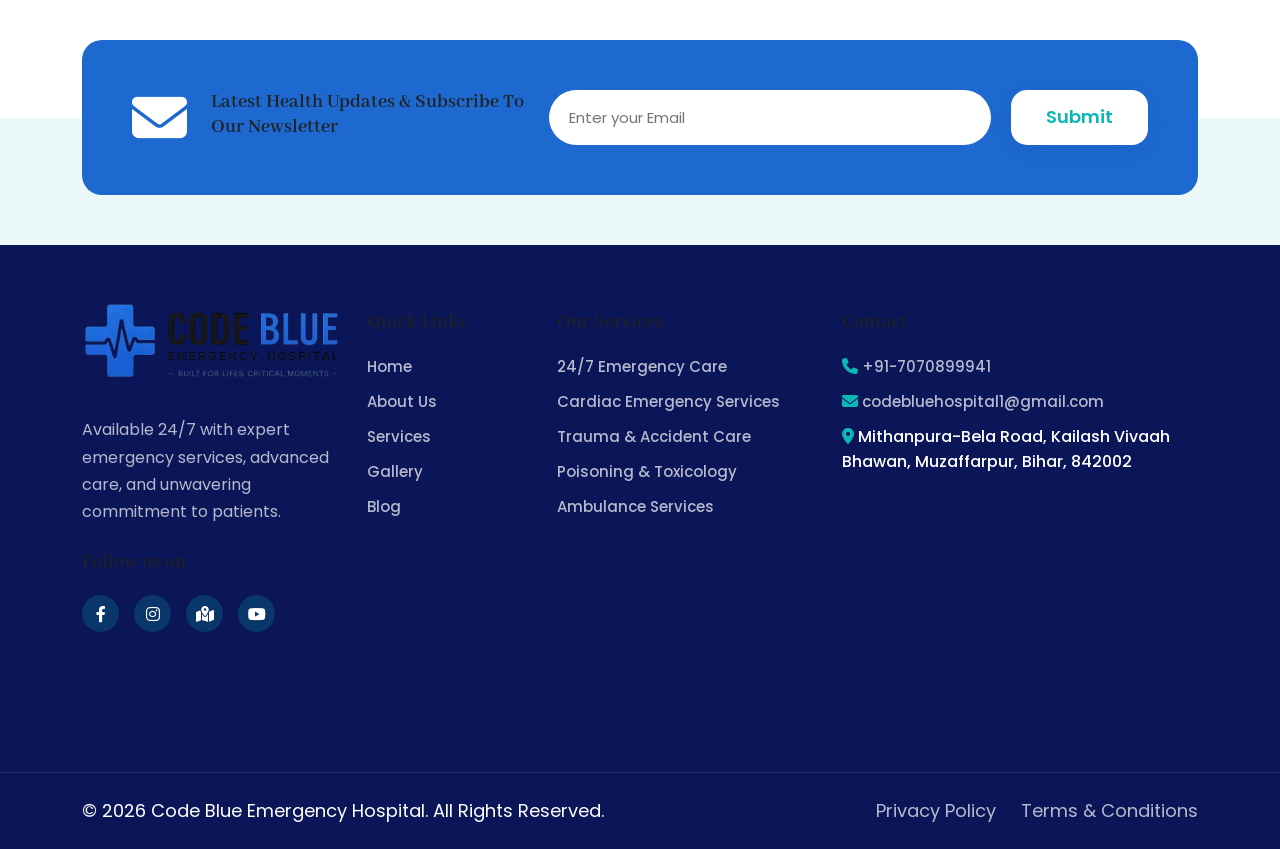
==== commit 4a95de7a: "Hero: exact Evencare structure - data-src bg image, original classes, original clip-path" ====
--- a/index.html
+++ b/index.html
@@ -89,19 +89,18 @@
 
   <!-- Start Hero Section -->
   <section class="cs_hero cs_style_1 position-relative" id="home">
-    <div class="cs_hero_top">
+    <div class="cs_hero_top cs_bg_filled cs_primary_bg">
       <div class="container">
         <div class="row cs_gap_y_30 align-items-center">
           <div class="col-lg-6">
             <div class="cs_hero_text">
-              <h1 class="cs_hero_title cs_semibold cs_white_color wow fadeInDown">Code Blue<br>Emergency Hospital</h1>
-              <p class="cs_hero_subtitle cs_white_color">Where Every Second Matters, Every Life Counts.<br>24/7 Emergency Care When Every Second Matters</p>
+              <h1 class="cs_hero_title cs_fs_60 cs_semibold cs_white_color wow fadeInDown">Code Blue<br>Emergency Hospital</h1>
+              <p class="cs_hero_subtitle cs_fs_18 cs_white_color">Where Every Second Matters, Every Life Counts.<br>24/7 Emergency Care When Every Second Matters</p>
               <a href="tel:+917070899941" class="cs_btn cs_style_1 cs_fs_18 cs_semibold cs_accent_bg_v1 cs_white_color">Book An Appointment</a>
             </div>
           </div>
           <div class="col-lg-6">
-            <div class="cs_hero_thumb">
-              <img src="assets/images/codeblue/Code-Blue-Hospital-1.jpeg" alt="Code Blue Emergency Hospital">
+            <div class="cs_hero_thumb cs_bg_filled" data-src="assets/images/codeblue/Code-Blue-Hospital-1.jpeg">
             </div>
           </div>
         </div>
--- a/assets/css/codeblue.css
+++ b/assets/css/codeblue.css
@@ -130,11 +130,6 @@
   background: transparent !important;
 }
 
-.cs_hero_top {
-  background: var(--cb-deep-navy) !important;
-  padding: 80px 0 100px;
-}
-
 .cs_hero_title {
   font-family: var(--cb-font-heading) !important;
   color: var(--cb-pure-white) !important;
@@ -163,17 +158,9 @@
   color: var(--cb-pure-white) !important;
 }
 
-.cs_hero_thumb {
-  border-radius: var(--cb-radius-xl);
-  overflow: hidden;
-  box-shadow: 0 20px 60px -20px rgba(0,0,0,0.35);
-}
-
-.cs_hero_thumb img {
-  width: 100%;
-  display: block;
-  min-height: 420px;
-  object-fit: cover;
+.cs_hero_shape1,
+.cs_hero_bottom {
+  display: none !important;
 }
 
 /* === Inner Page Hero Banners === */
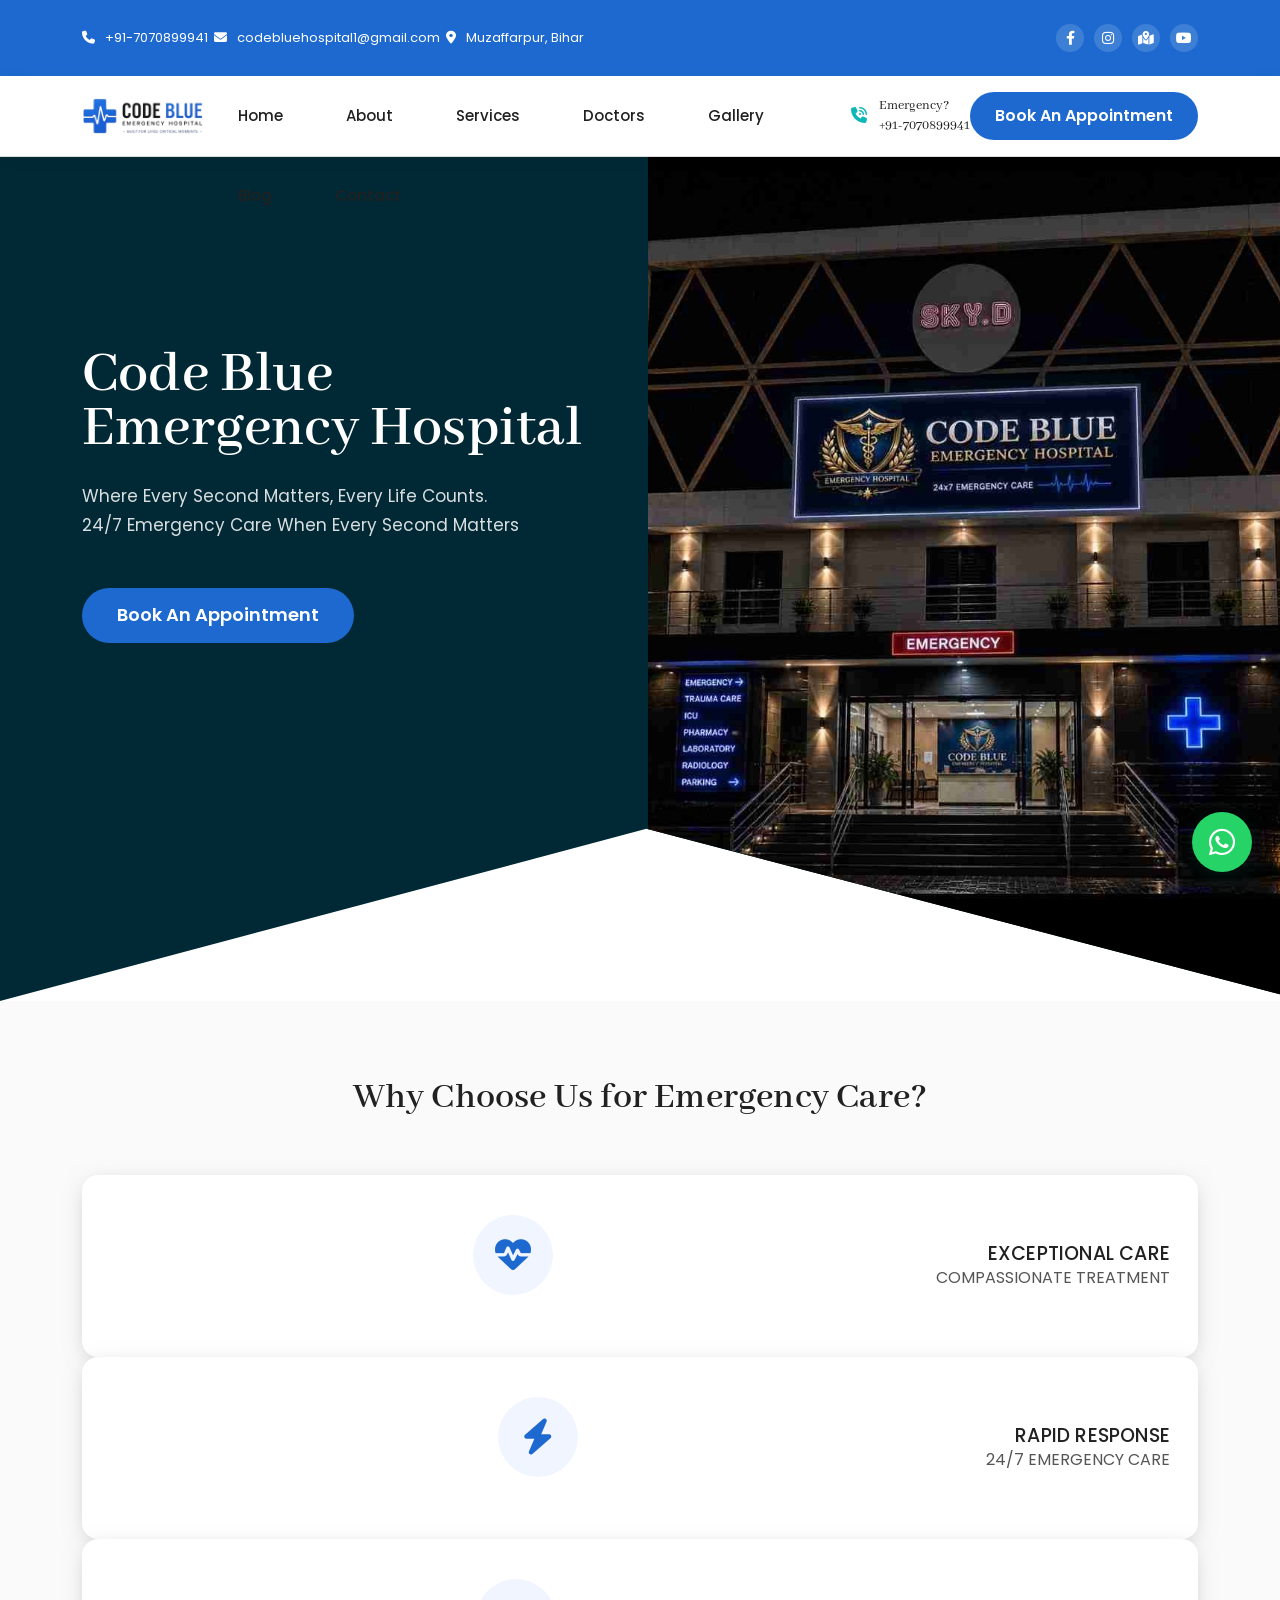
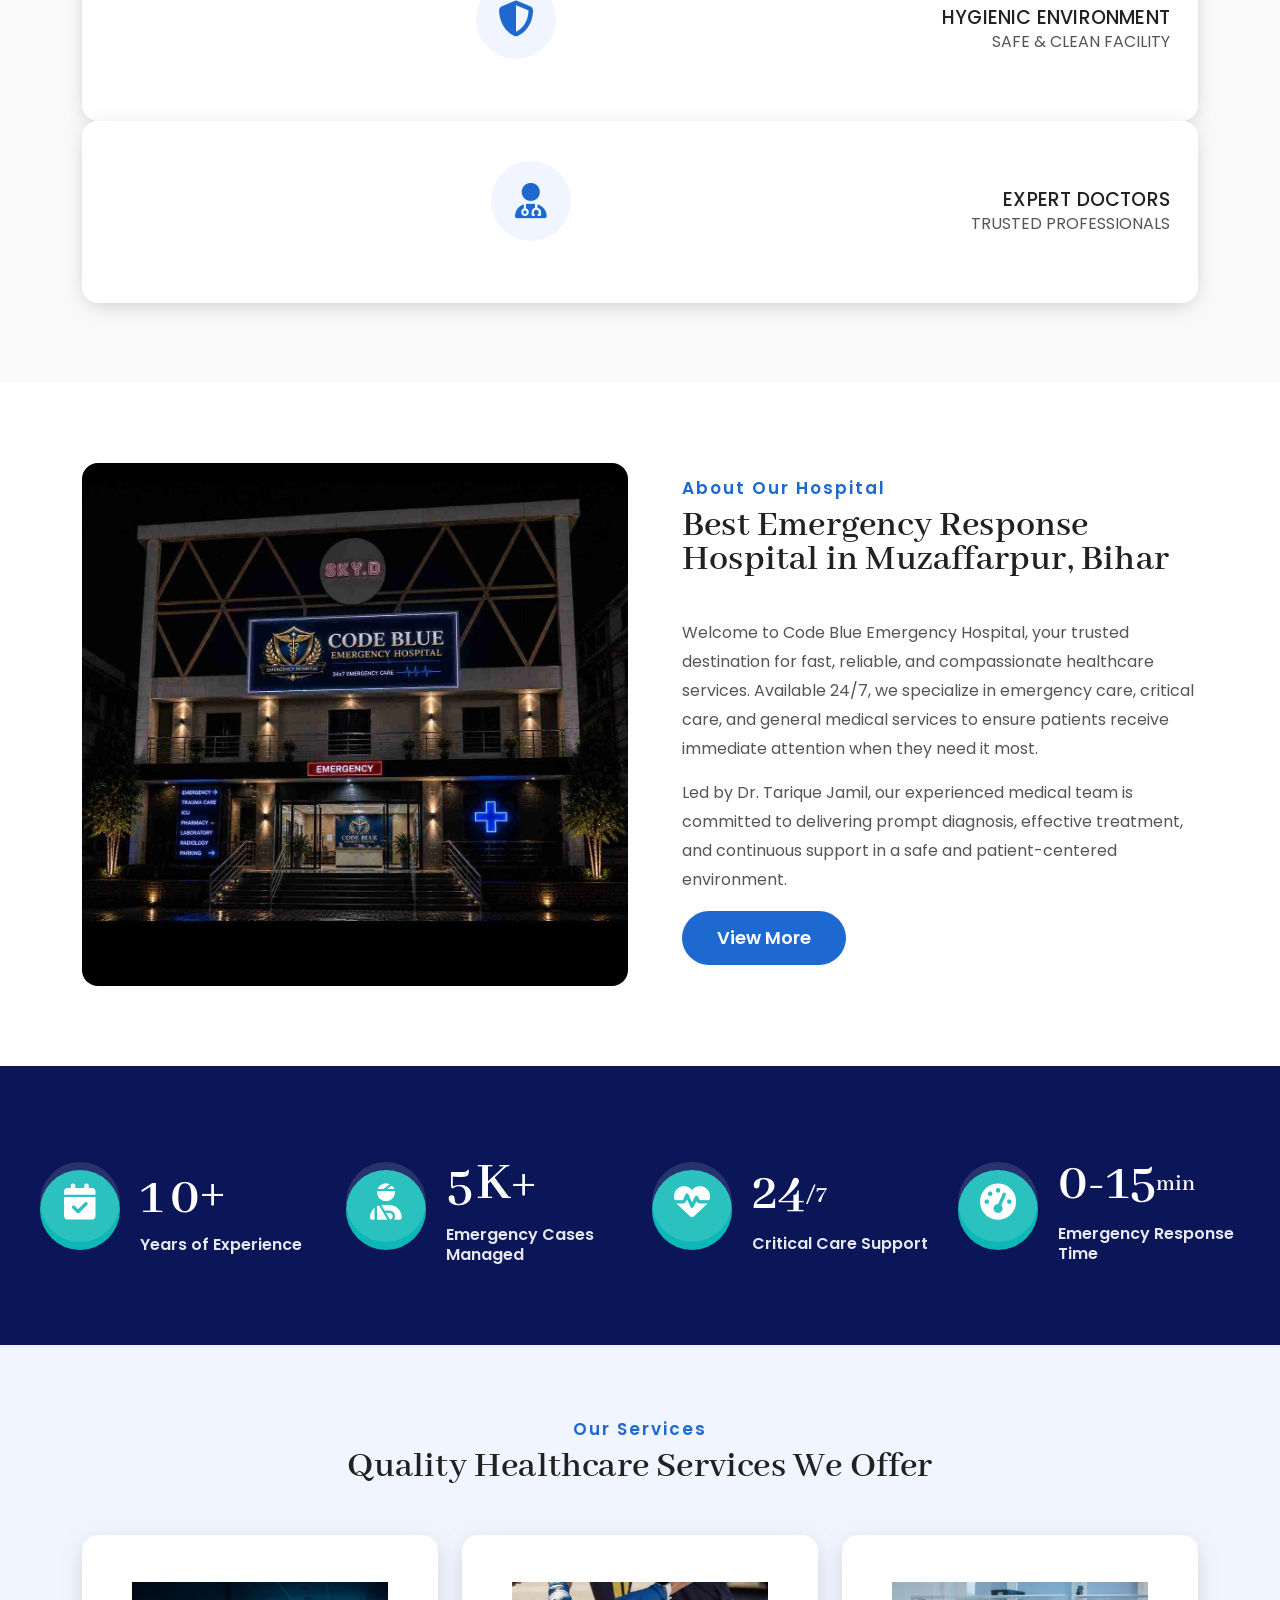
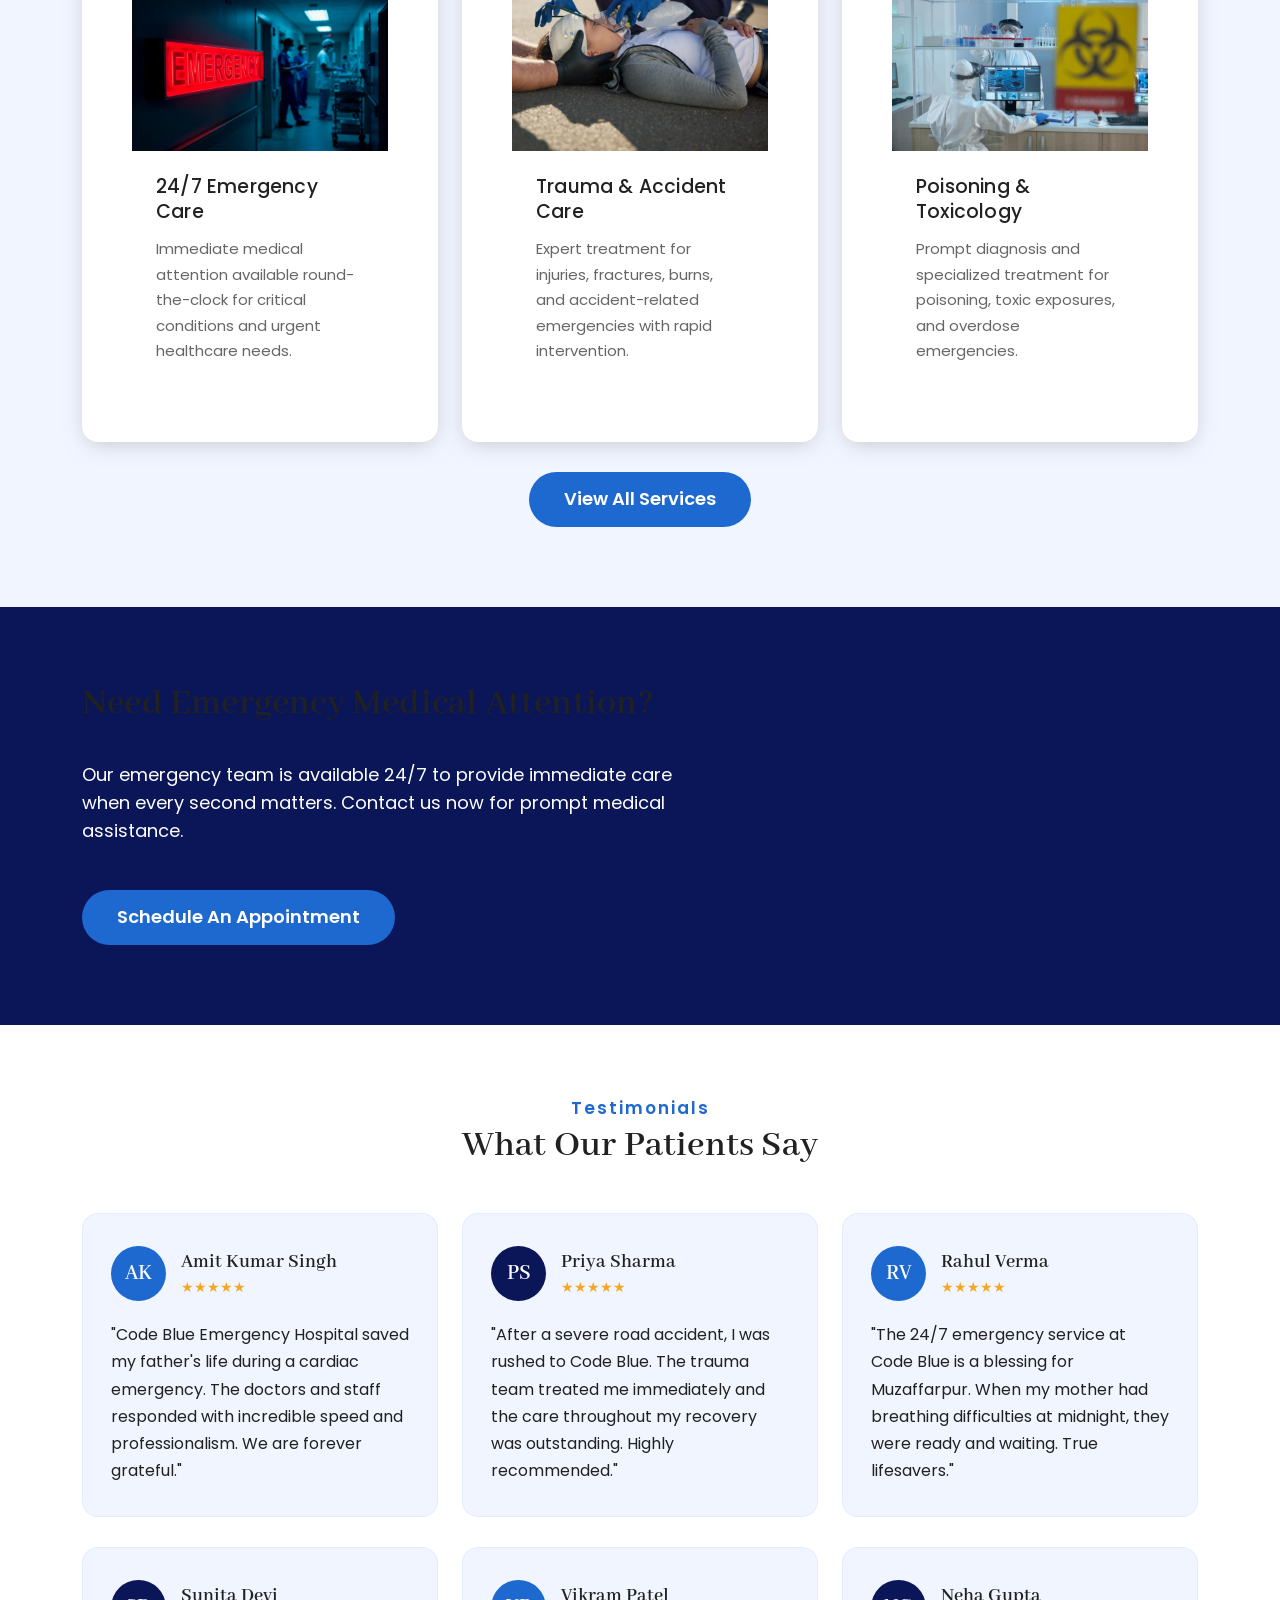
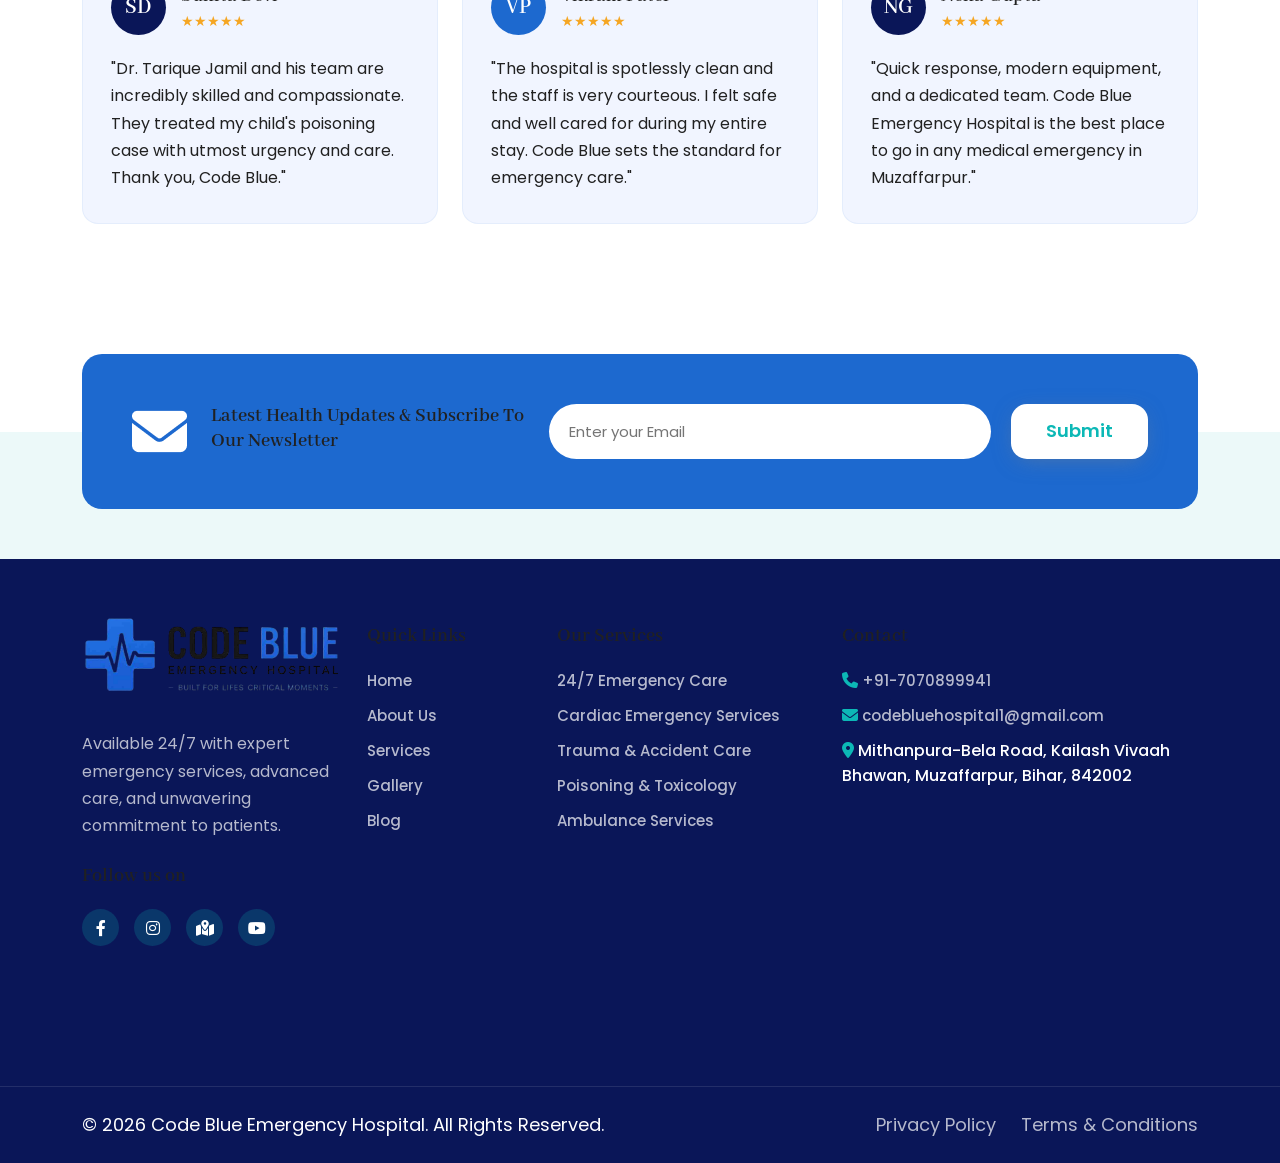
==== commit 4138cc29: "Match design spec: Why Choose Us Evencare style, typography sizes, shadows all aligned to codeblue_d" ====
--- a/index.html
+++ b/index.html
@@ -114,37 +114,44 @@
     <div class="cs_height_120 cs_height_lg_80"></div>
     <div class="container">
       <div class="cs_section_heading cs_style_1 text-center">
-        <h3 class="cs_section_title_up cs_accent_color_v1 cs_semibold">Why Choose Us</h3>
         <h2 class="cs_section_title cs_semibold wow fadeInUp">Why Choose Us for Emergency Care?</h2>
       </div>
-      <p class="text-center" style="max-width: 680px; margin: 0 auto; font-size: 16px; color: #666;">From critical emergencies to urgent medical needs, our team responds quickly and effectively with patient safety, fast diagnosis, and timely treatment.</p>
       <div class="cs_height_63 cs_height_lg_40"></div>
-      <div class="row cs_gap_y_30">
-        <div class="col-lg-4">
-          <div class="cs_iconbox text-center">
-            <div class="cs_iconbox_icon cs_center">
-              <i class="fa-solid fa-heart-pulse"></i>
-            </div>
-            <h3 class="cs_iconbox_title cs_semibold">Exceptional Care</h3>
-            <p class="cs_iconbox_subtitle">Compassionate, expert-driven healthcare focused on safety, comfort, and recovery.</p>
-          </div>
-        </div>
-        <div class="col-lg-4">
-          <div class="cs_iconbox text-center">
-            <div class="cs_iconbox_icon cs_center">
-              <i class="fa-solid fa-bolt"></i>
-            </div>
-            <h3 class="cs_iconbox_title cs_semibold">Rapid Response</h3>
-            <p class="cs_iconbox_subtitle">Swift emergency interventions ensuring timely treatment when every second counts.</p>
-          </div>
-        </div>
-        <div class="col-lg-4">
-          <div class="cs_iconbox text-center">
-            <div class="cs_iconbox_icon cs_center">
-              <i class="fa-solid fa-shield-halved"></i>
-            </div>
-            <h3 class="cs_iconbox_title cs_semibold">Hygienic Environment</h3>
-            <p class="cs_iconbox_subtitle">Maintaining strict cleanliness standards for safer, infection-free patient care.</p>
+      <div class="cs_features_list cs_style_1">
+        <div class="cs_iconbox cs_style_1">
+          <div class="cs_iconbox_icon">
+            <i class="fa-solid fa-heart-pulse"></i>
+          </div>
+          <div class="cs_iconbox_info text-end">
+            <h3 class="cs_iconbox_title cs_fs_24 cs_bold mb-0">Exceptional Care</h3>
+            <p class="cs_iconbox_subtitle cs_fs_8 cs_accent_color_v1 mb-0">COMPASSIONATE TREATMENT</p>
+          </div>
+        </div>
+        <div class="cs_iconbox cs_style_1">
+          <div class="cs_iconbox_icon">
+            <i class="fa-solid fa-bolt"></i>
+          </div>
+          <div class="cs_iconbox_info text-end">
+            <h3 class="cs_iconbox_title cs_fs_24 cs_bold mb-0">Rapid Response</h3>
+            <p class="cs_iconbox_subtitle cs_fs_8 cs_accent_color_v1 mb-0">24/7 EMERGENCY CARE</p>
+          </div>
+        </div>
+        <div class="cs_iconbox cs_style_1">
+          <div class="cs_iconbox_icon">
+            <i class="fa-solid fa-shield-halved"></i>
+          </div>
+          <div class="cs_iconbox_info text-end">
+            <h3 class="cs_iconbox_title cs_fs_24 cs_bold mb-0">Hygienic Environment</h3>
+            <p class="cs_iconbox_subtitle cs_fs_8 cs_accent_color_v1 mb-0">SAFE & CLEAN FACILITY</p>
+          </div>
+        </div>
+        <div class="cs_iconbox cs_style_1">
+          <div class="cs_iconbox_icon">
+            <i class="fa-solid fa-user-doctor"></i>
+          </div>
+          <div class="cs_iconbox_info text-end">
+            <h3 class="cs_iconbox_title cs_fs_24 cs_bold mb-0">Expert Doctors</h3>
+            <p class="cs_iconbox_subtitle cs_fs_8 cs_accent_color_v1 mb-0">TRUSTED PROFESSIONALS</p>
           </div>
         </div>
       </div>
--- a/assets/css/codeblue.css
+++ b/assets/css/codeblue.css
@@ -36,8 +36,8 @@
   --cb-space-2xl: 65px;
   --cb-space-3xl: 70px;
 
-  --cb-shadow-card: 0 4px 24px -4px rgba(10, 22, 88, 0.08);
-  --cb-shadow-card-hover: 0 12px 32px -4px rgba(10, 22, 88, 0.14);
+  --cb-shadow-card: 0px 5px 22px -6px rgba(131, 131, 131, 0.5);
+  --cb-shadow-card-hover: 0px 5px 22px -6px rgba(131, 131, 131, 0.7);
   --cb-shadow-dark: 0px 3px 10px 0px rgba(0, 0, 0, 0.2);
   --cb-shadow-subtle: 0px 2px 14px -5px rgba(0, 0, 0, 0.5);
   --cb-shadow-elevated: 0px 4px 10px 1px rgba(0, 0, 0, 0.54);
@@ -53,7 +53,8 @@
   font-family: var(--cb-font-body) !important;
   color: var(--cb-near-black) !important;
   background: var(--cb-pure-white) !important;
-  line-height: 1.7;
+  font-size: 16px;
+  line-height: 24px;
 }
 
 h1, h2, h3, h4, h5, h6 {
@@ -63,8 +64,8 @@
 }
 
 p {
-  color: #555;
-  line-height: 1.8;
+  color: var(--cb-near-black);
+  line-height: 24px;
 }
 
 a {
@@ -93,6 +94,15 @@
 }
 .cs_top_header a:hover {
   color: var(--cb-light-blue) !important;
+}
+
+.cs_top_header_right .cs_social_btns a {
+  background-color: rgba(255,255,255,0.15) !important;
+  color: var(--cb-pure-white) !important;
+}
+.cs_top_header_right .cs_social_btns a:hover {
+  background-color: var(--cb-pure-white) !important;
+  color: var(--cb-deep-navy) !important;
 }
 
 .cs_top_header_left .cs_top_nav {
@@ -133,8 +143,10 @@
 .cs_hero_title {
   font-family: var(--cb-font-heading) !important;
   color: var(--cb-pure-white) !important;
-  font-size: 52px !important;
-  line-height: 1.15;
+  font-size: 60px !important;
+  font-weight: 600;
+  line-height: 54px;
+  letter-spacing: 0.2px;
   margin-bottom: 20px;
 }
 
@@ -236,17 +248,19 @@
   font-family: var(--cb-font-body) !important;
   color: var(--cb-brand-blue) !important;
   font-weight: 600;
-  font-size: 15px !important;
+  font-size: 17px !important;
   text-transform: uppercase;
   letter-spacing: 2px;
-  margin-bottom: 12px;
+  margin-bottom: 14px;
 }
 
 .cs_section_title {
   font-family: var(--cb-font-heading) !important;
   color: var(--cb-near-black) !important;
-  font-size: 40px !important;
-  line-height: 1.25;
+  font-size: 38px !important;
+  font-weight: 600;
+  line-height: 34.2px;
+  letter-spacing: 0.2px;
 }
 
 /* === Cards === */
@@ -283,7 +297,10 @@
 }
 
 .cs_card_title {
-  font-size: 20px !important;
+  font-family: var(--cb-font-body) !important;
+  font-size: 19px !important;
+  font-weight: 500;
+  letter-spacing: 0.2px;
   margin-bottom: 10px;
 }
 
@@ -322,14 +339,18 @@
 }
 
 .cs_iconbox_title {
-  font-size: 22px !important;
+  font-family: var(--cb-font-body) !important;
+  font-size: 19px !important;
+  font-weight: 500;
+  letter-spacing: 0.2px;
   margin-bottom: 12px;
 }
 
 .cs_iconbox_subtitle {
-  font-size: 15px;
-  color: #666;
-  line-height: 1.7;
+  font-family: var(--cb-font-body) !important;
+  font-size: 16px;
+  color: #555;
+  line-height: 24px;
   margin: 0;
 }
 
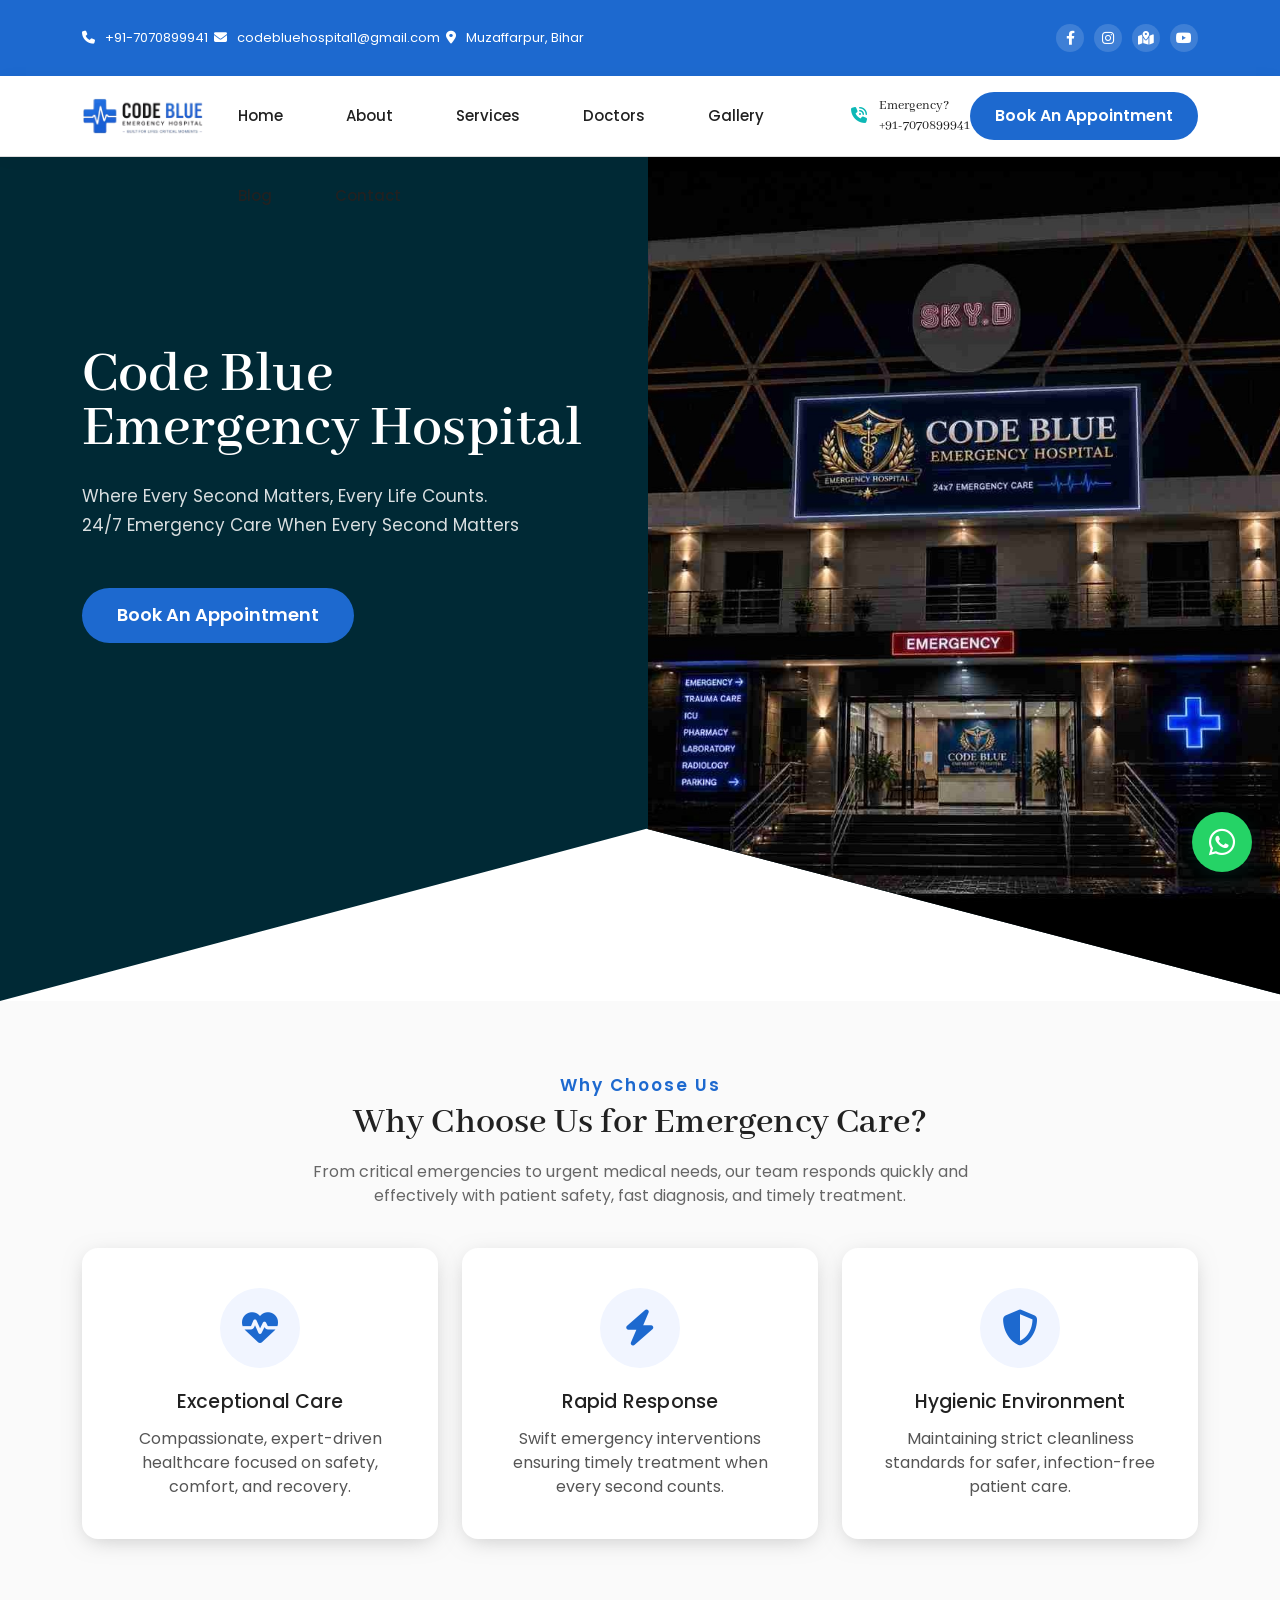
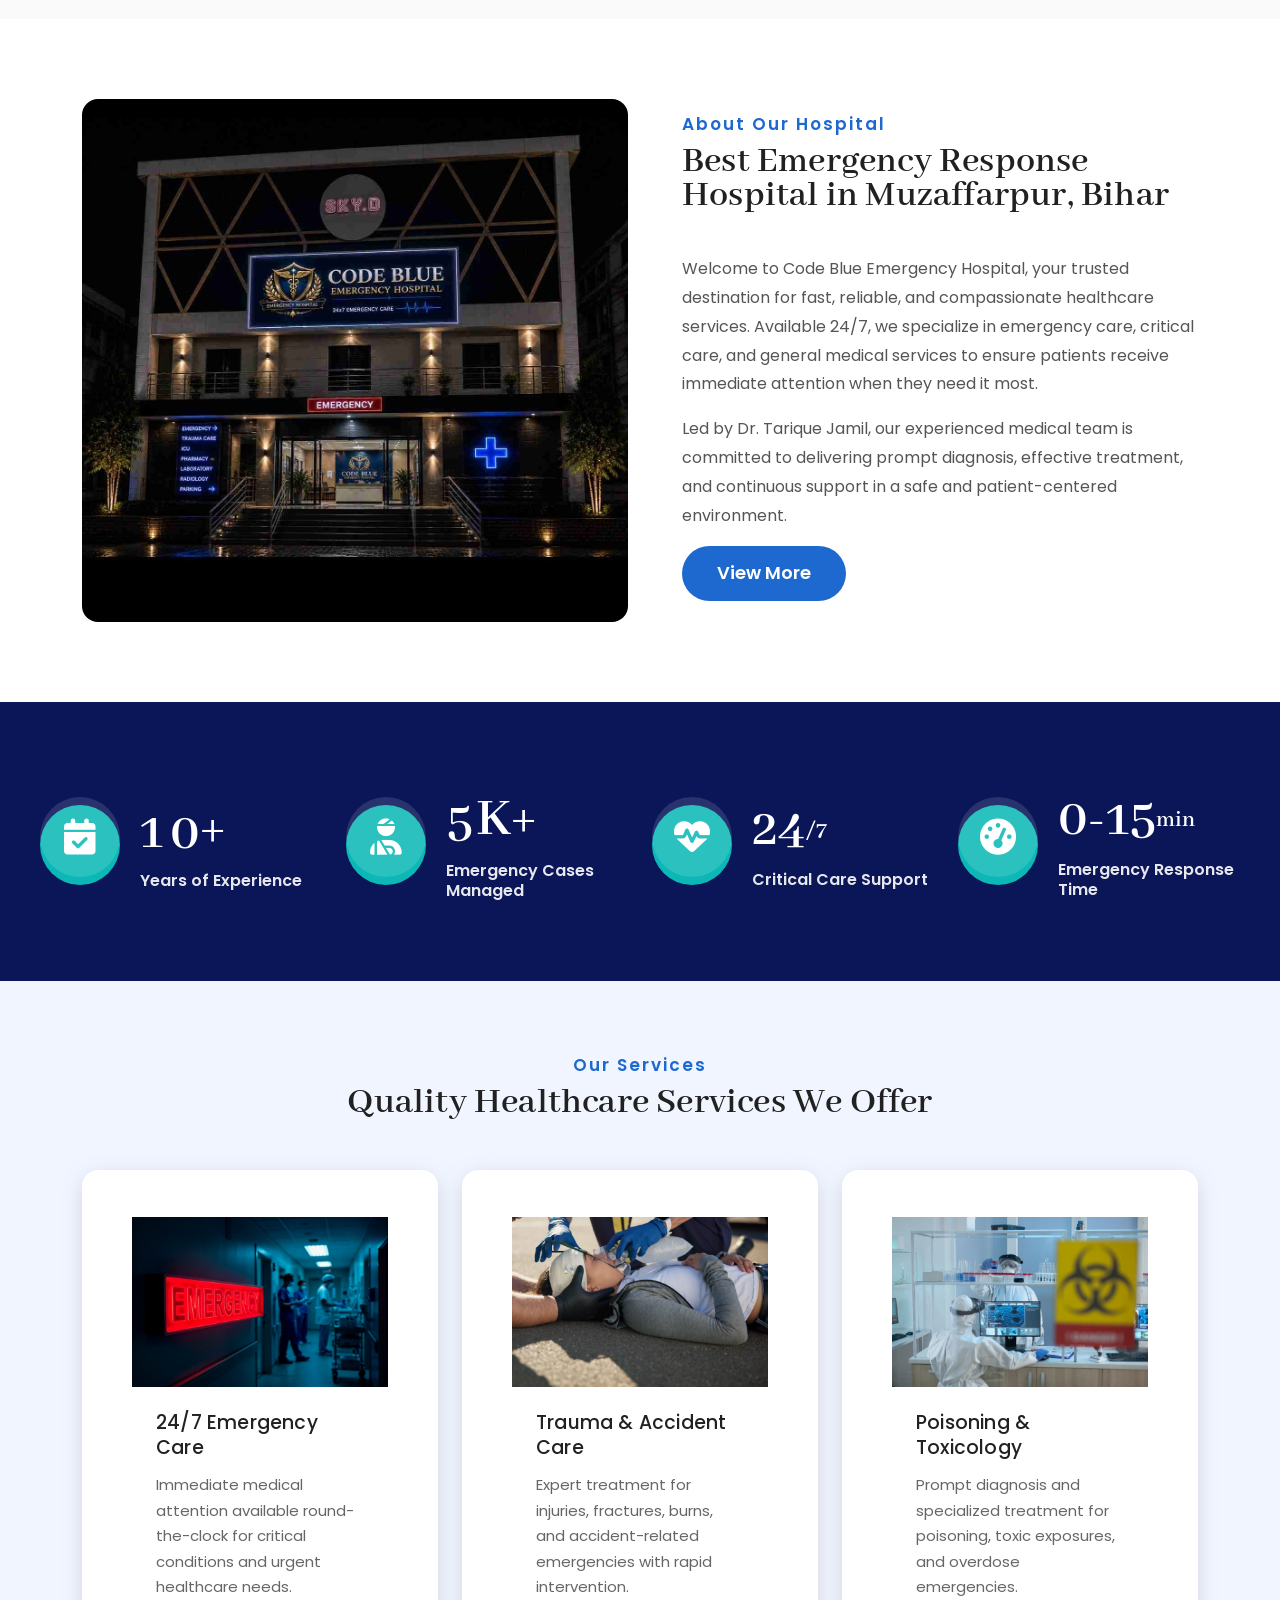
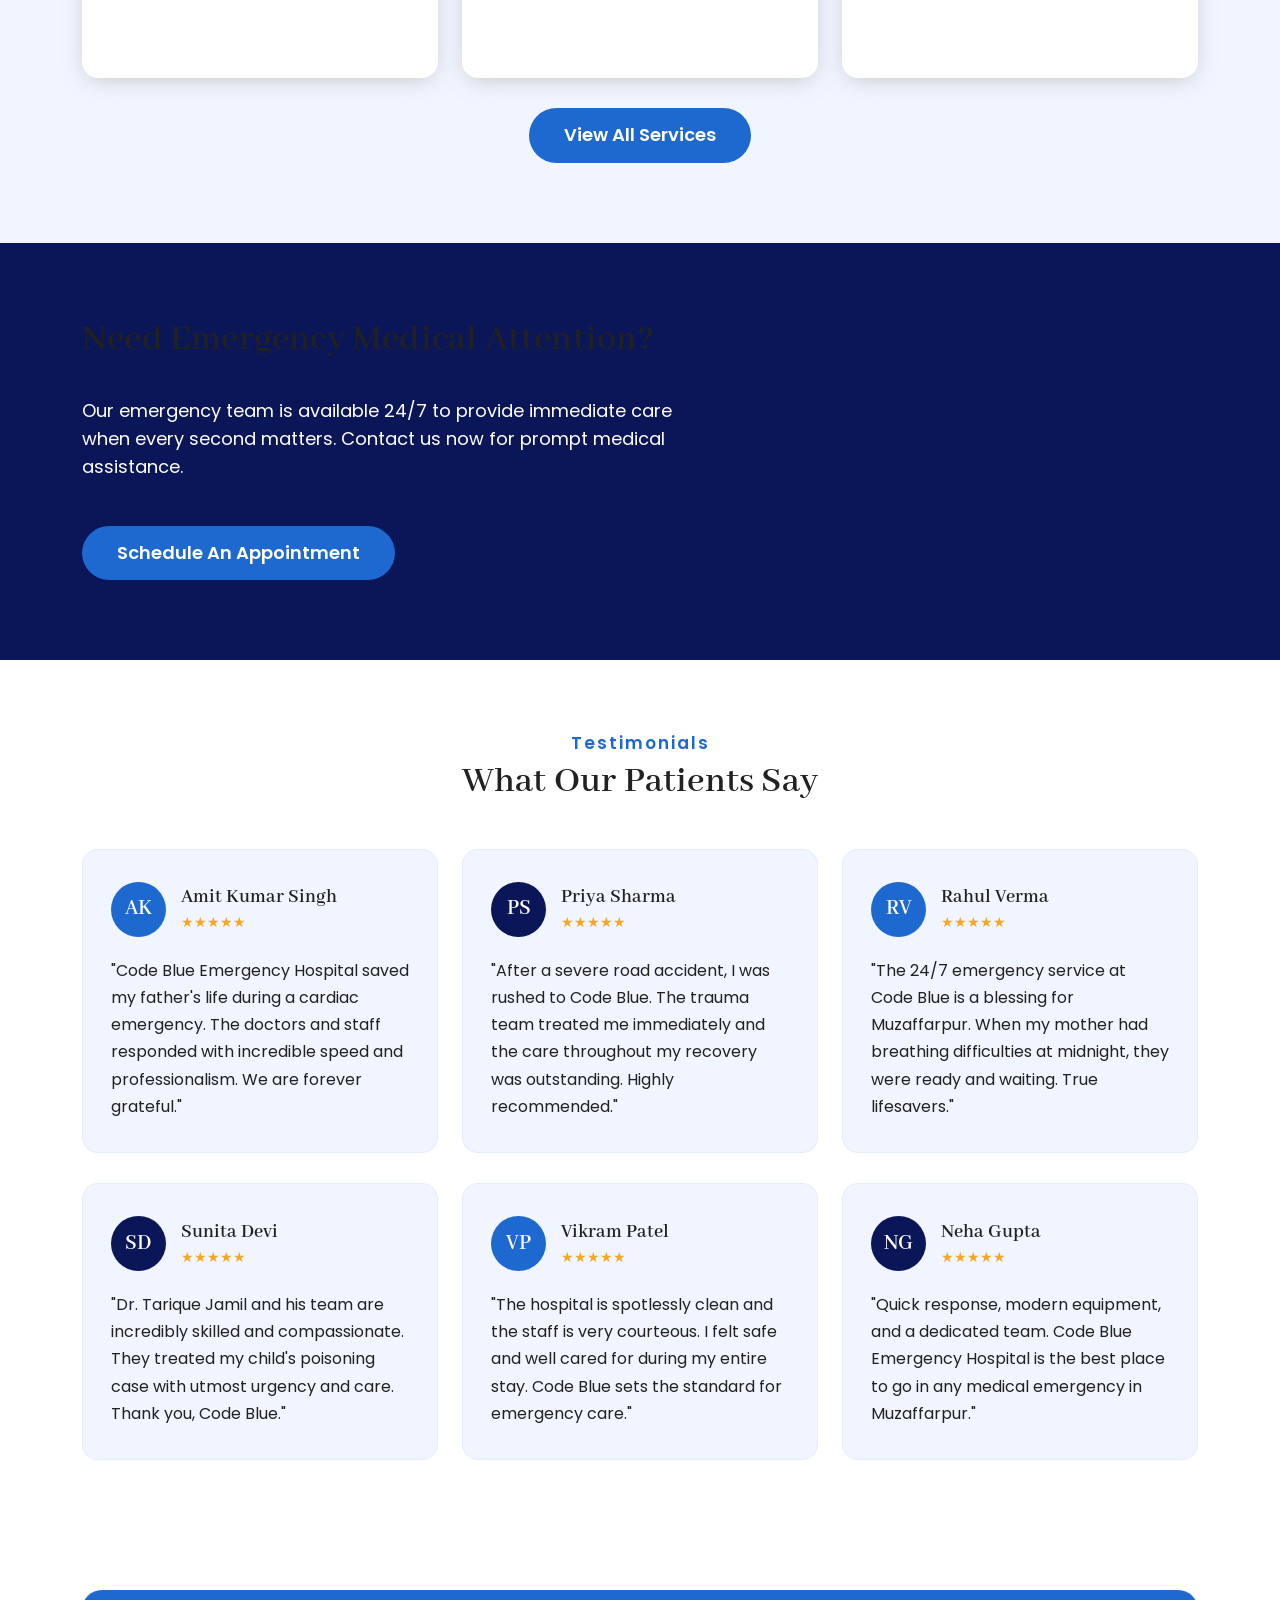
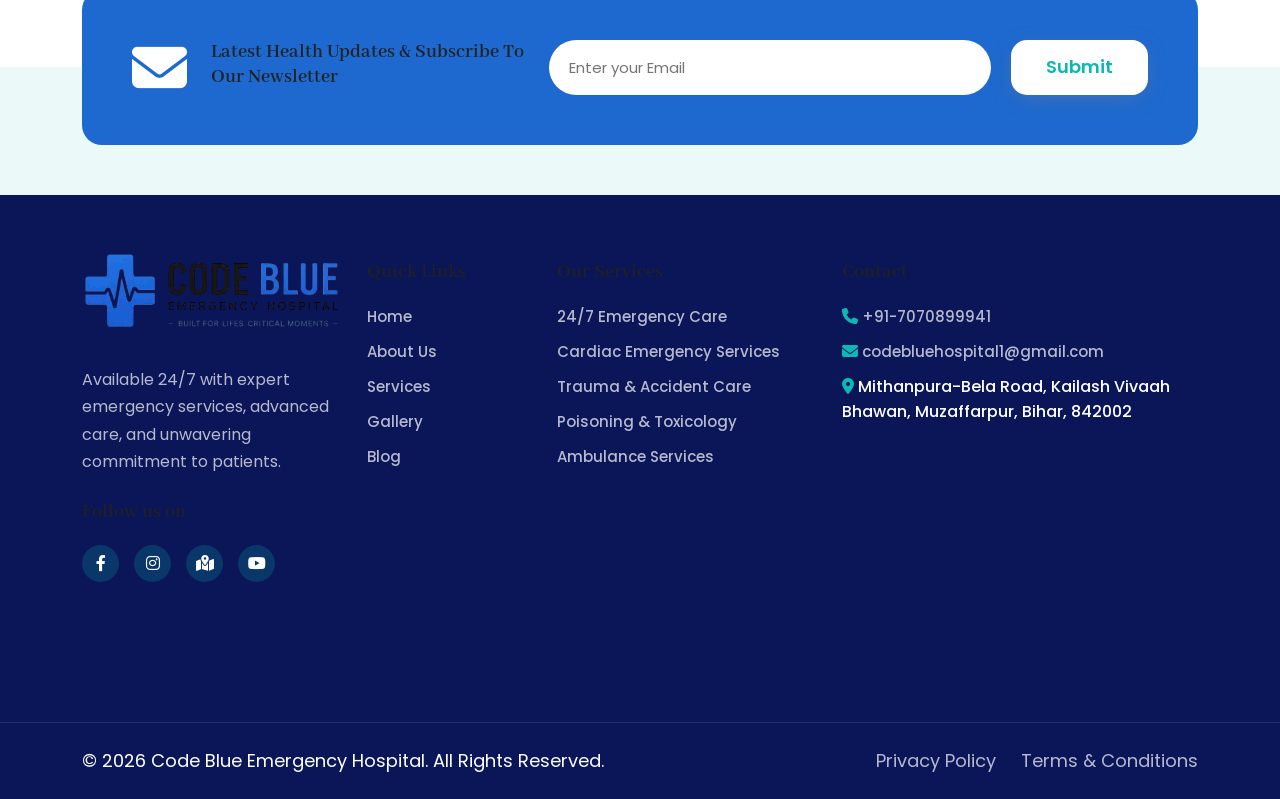
==== commit 3b4675e2: "Revert Why Choose Us to original layout" ====
--- a/index.html
+++ b/index.html
@@ -114,44 +114,37 @@
     <div class="cs_height_120 cs_height_lg_80"></div>
     <div class="container">
       <div class="cs_section_heading cs_style_1 text-center">
+        <h3 class="cs_section_title_up cs_accent_color_v1 cs_semibold">Why Choose Us</h3>
         <h2 class="cs_section_title cs_semibold wow fadeInUp">Why Choose Us for Emergency Care?</h2>
       </div>
+      <p class="text-center" style="max-width: 680px; margin: 0 auto; font-size: 16px; color: #666;">From critical emergencies to urgent medical needs, our team responds quickly and effectively with patient safety, fast diagnosis, and timely treatment.</p>
       <div class="cs_height_63 cs_height_lg_40"></div>
-      <div class="cs_features_list cs_style_1">
-        <div class="cs_iconbox cs_style_1">
-          <div class="cs_iconbox_icon">
-            <i class="fa-solid fa-heart-pulse"></i>
-          </div>
-          <div class="cs_iconbox_info text-end">
-            <h3 class="cs_iconbox_title cs_fs_24 cs_bold mb-0">Exceptional Care</h3>
-            <p class="cs_iconbox_subtitle cs_fs_8 cs_accent_color_v1 mb-0">COMPASSIONATE TREATMENT</p>
-          </div>
-        </div>
-        <div class="cs_iconbox cs_style_1">
-          <div class="cs_iconbox_icon">
-            <i class="fa-solid fa-bolt"></i>
-          </div>
-          <div class="cs_iconbox_info text-end">
-            <h3 class="cs_iconbox_title cs_fs_24 cs_bold mb-0">Rapid Response</h3>
-            <p class="cs_iconbox_subtitle cs_fs_8 cs_accent_color_v1 mb-0">24/7 EMERGENCY CARE</p>
-          </div>
-        </div>
-        <div class="cs_iconbox cs_style_1">
-          <div class="cs_iconbox_icon">
-            <i class="fa-solid fa-shield-halved"></i>
-          </div>
-          <div class="cs_iconbox_info text-end">
-            <h3 class="cs_iconbox_title cs_fs_24 cs_bold mb-0">Hygienic Environment</h3>
-            <p class="cs_iconbox_subtitle cs_fs_8 cs_accent_color_v1 mb-0">SAFE & CLEAN FACILITY</p>
-          </div>
-        </div>
-        <div class="cs_iconbox cs_style_1">
-          <div class="cs_iconbox_icon">
-            <i class="fa-solid fa-user-doctor"></i>
-          </div>
-          <div class="cs_iconbox_info text-end">
-            <h3 class="cs_iconbox_title cs_fs_24 cs_bold mb-0">Expert Doctors</h3>
-            <p class="cs_iconbox_subtitle cs_fs_8 cs_accent_color_v1 mb-0">TRUSTED PROFESSIONALS</p>
+      <div class="row cs_gap_y_30">
+        <div class="col-lg-4">
+          <div class="cs_iconbox text-center">
+            <div class="cs_iconbox_icon cs_center">
+              <i class="fa-solid fa-heart-pulse"></i>
+            </div>
+            <h3 class="cs_iconbox_title cs_semibold">Exceptional Care</h3>
+            <p class="cs_iconbox_subtitle">Compassionate, expert-driven healthcare focused on safety, comfort, and recovery.</p>
+          </div>
+        </div>
+        <div class="col-lg-4">
+          <div class="cs_iconbox text-center">
+            <div class="cs_iconbox_icon cs_center">
+              <i class="fa-solid fa-bolt"></i>
+            </div>
+            <h3 class="cs_iconbox_title cs_semibold">Rapid Response</h3>
+            <p class="cs_iconbox_subtitle">Swift emergency interventions ensuring timely treatment when every second counts.</p>
+          </div>
+        </div>
+        <div class="col-lg-4">
+          <div class="cs_iconbox text-center">
+            <div class="cs_iconbox_icon cs_center">
+              <i class="fa-solid fa-shield-halved"></i>
+            </div>
+            <h3 class="cs_iconbox_title cs_semibold">Hygienic Environment</h3>
+            <p class="cs_iconbox_subtitle">Maintaining strict cleanliness standards for safer, infection-free patient care.</p>
           </div>
         </div>
       </div>
